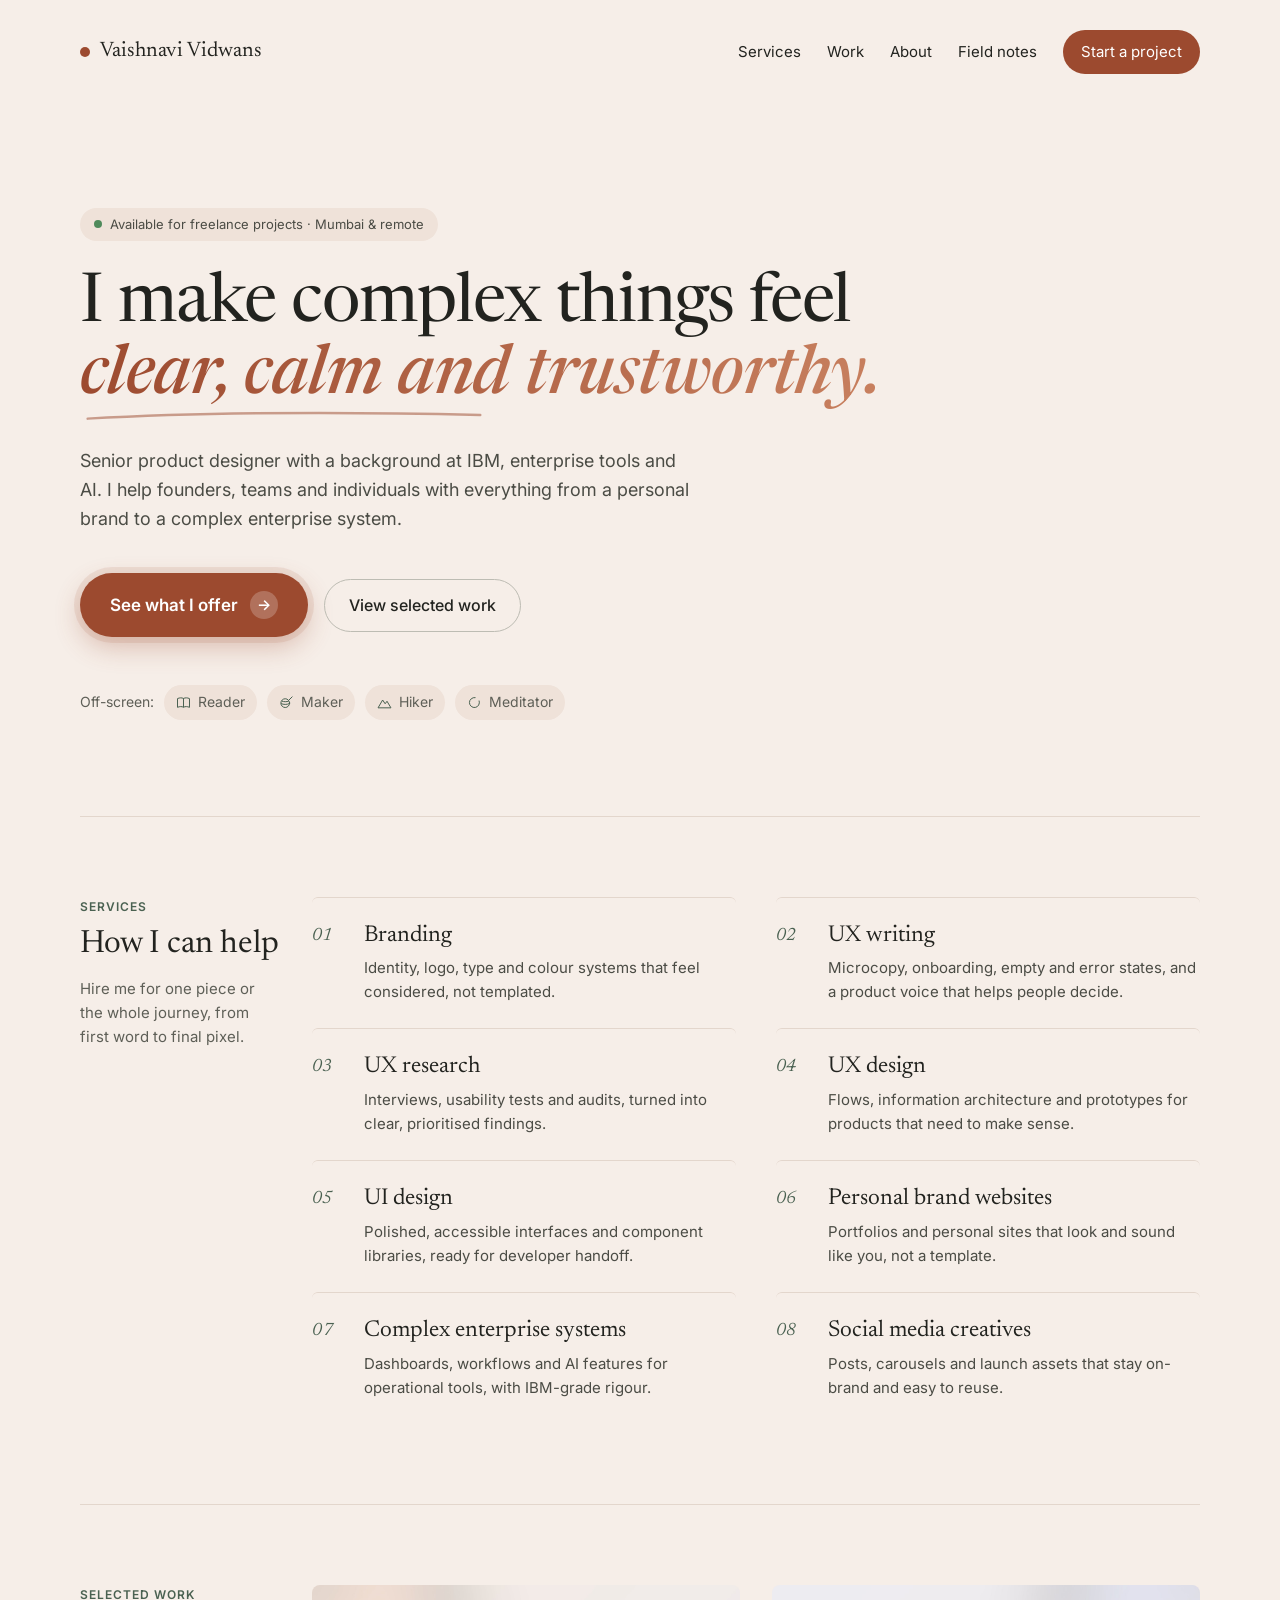
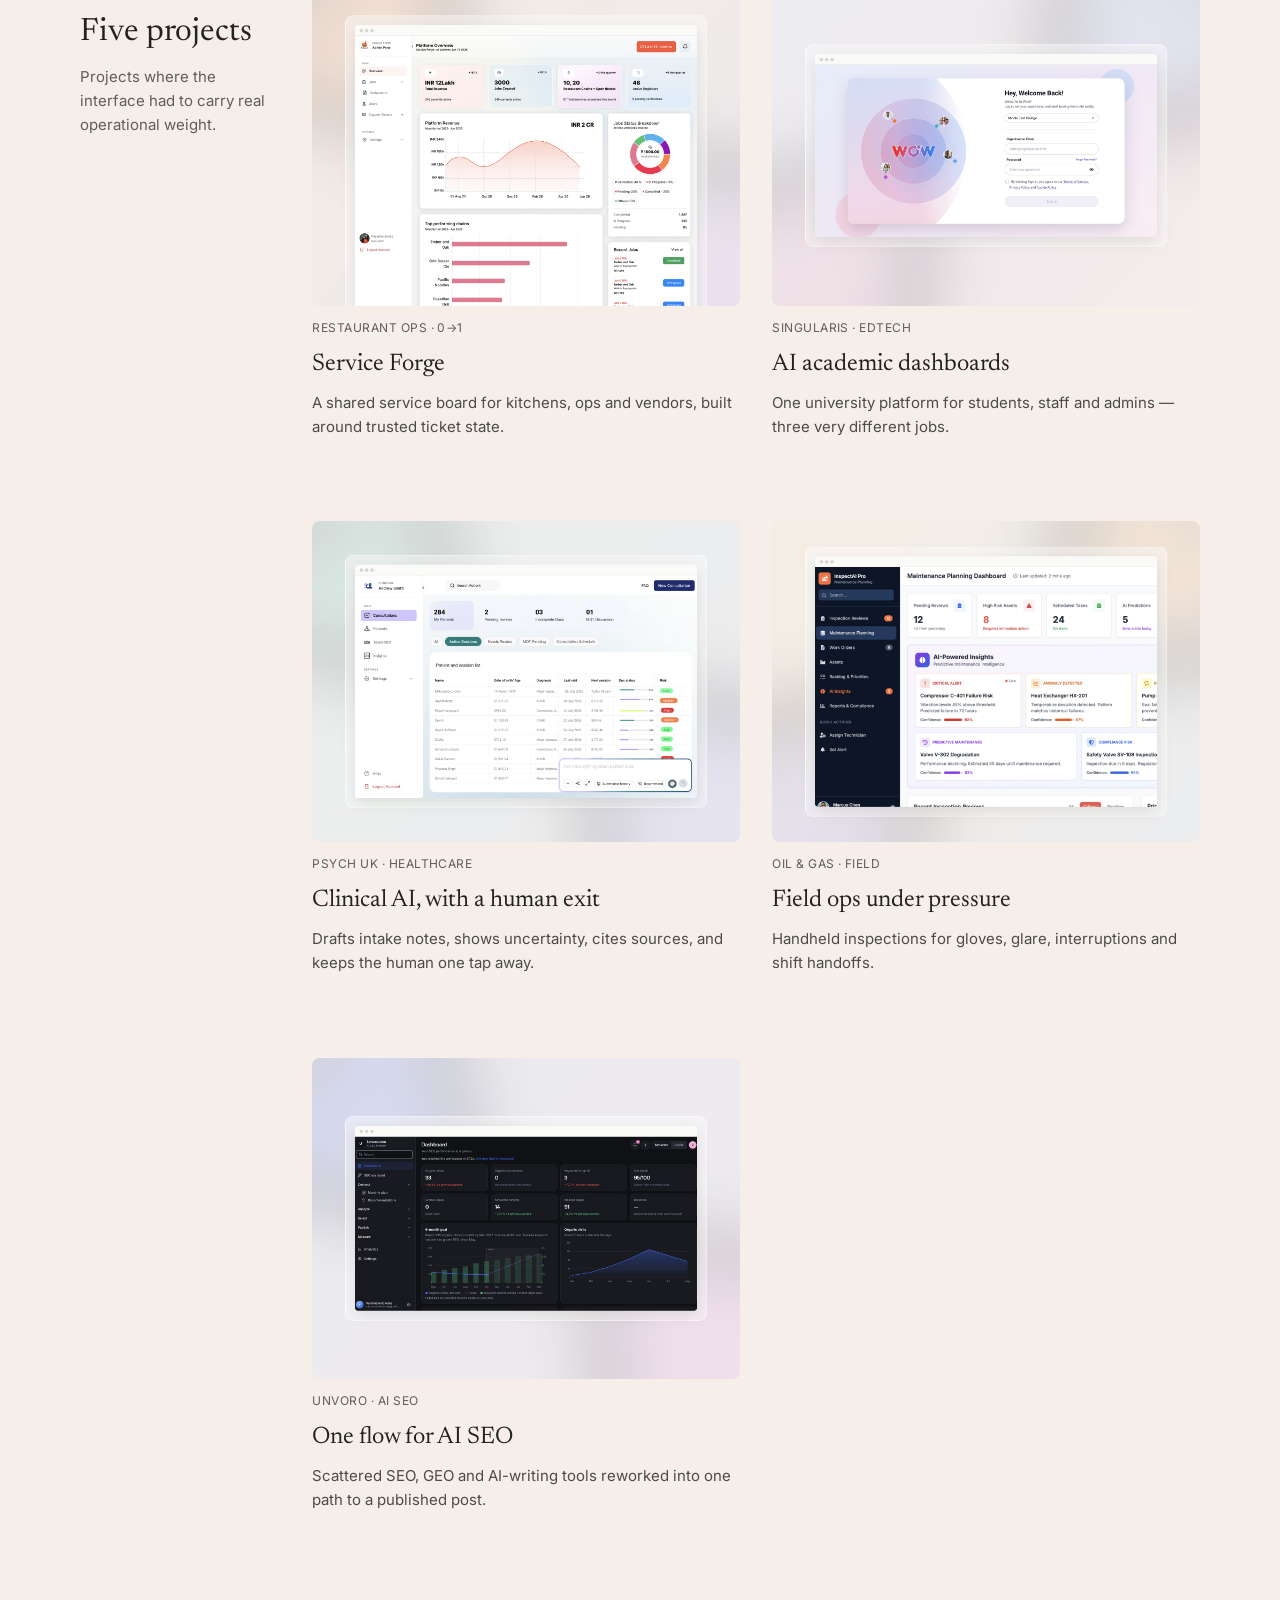
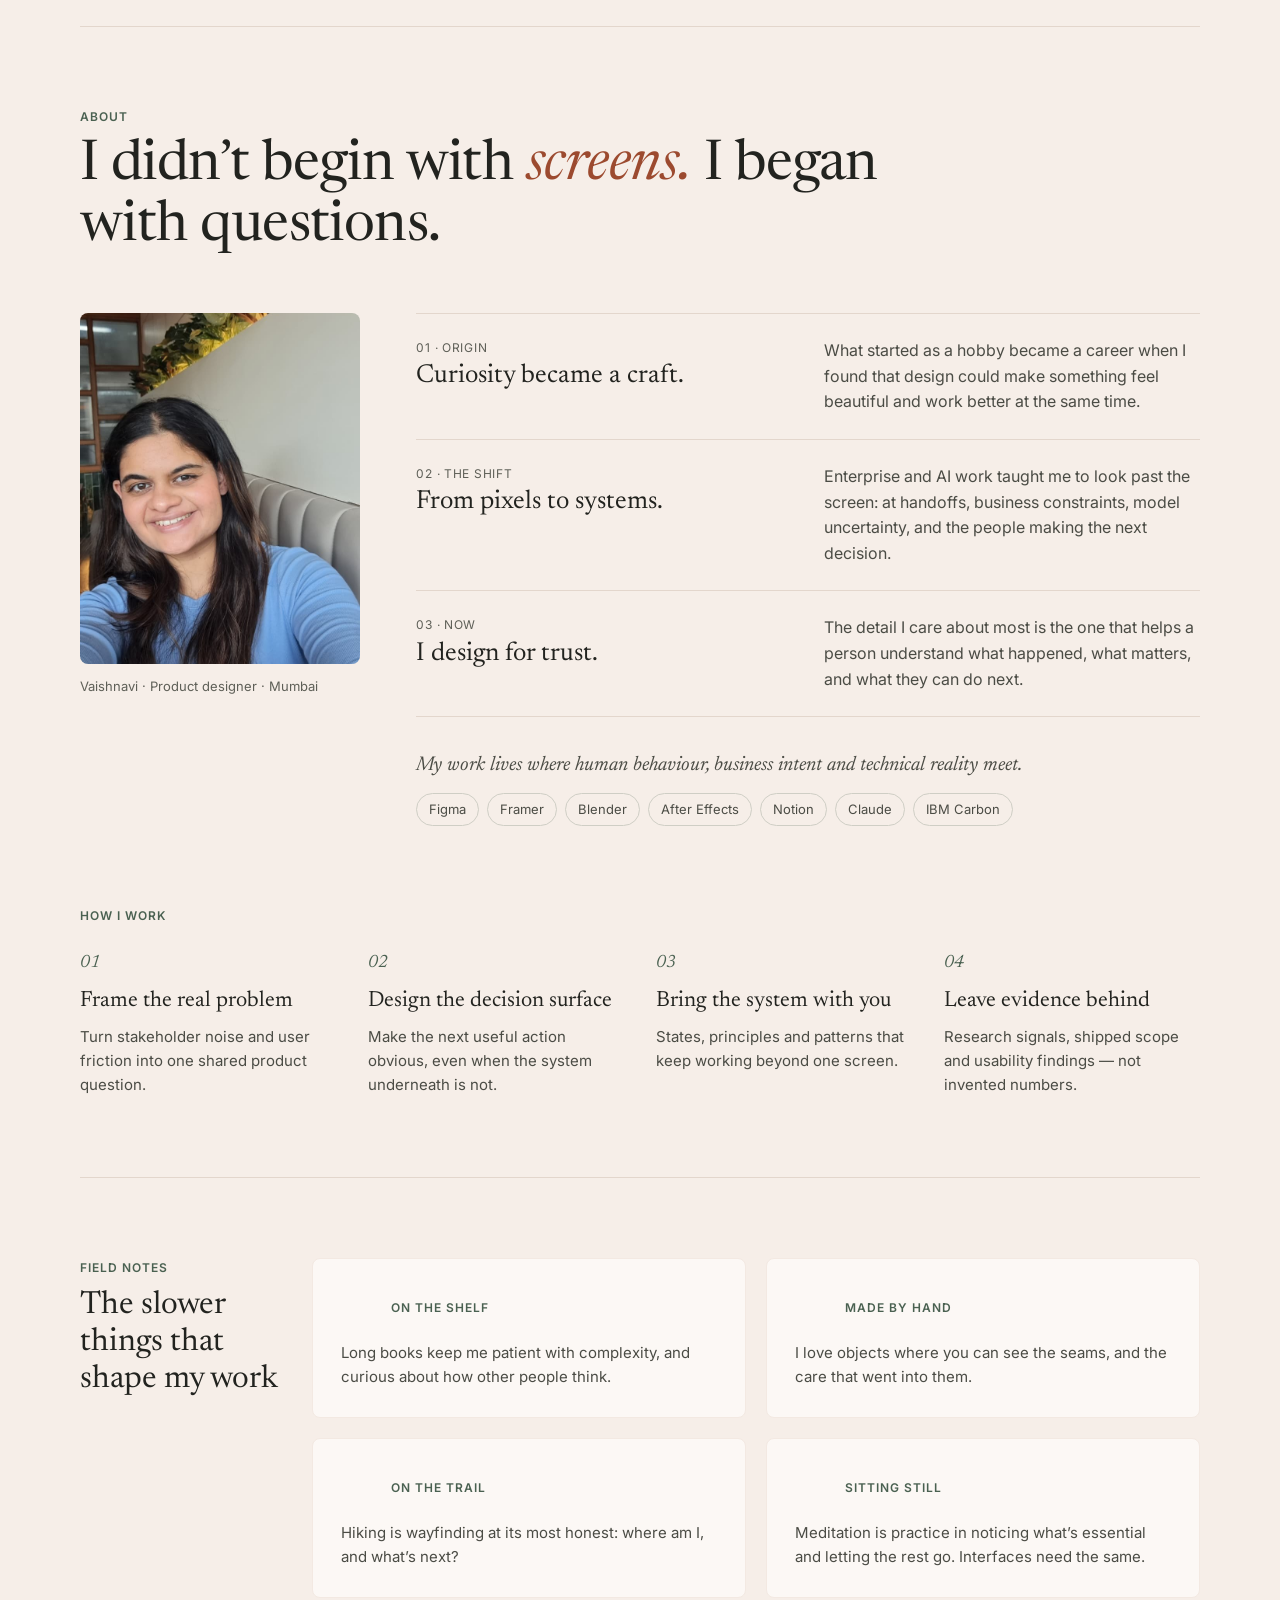
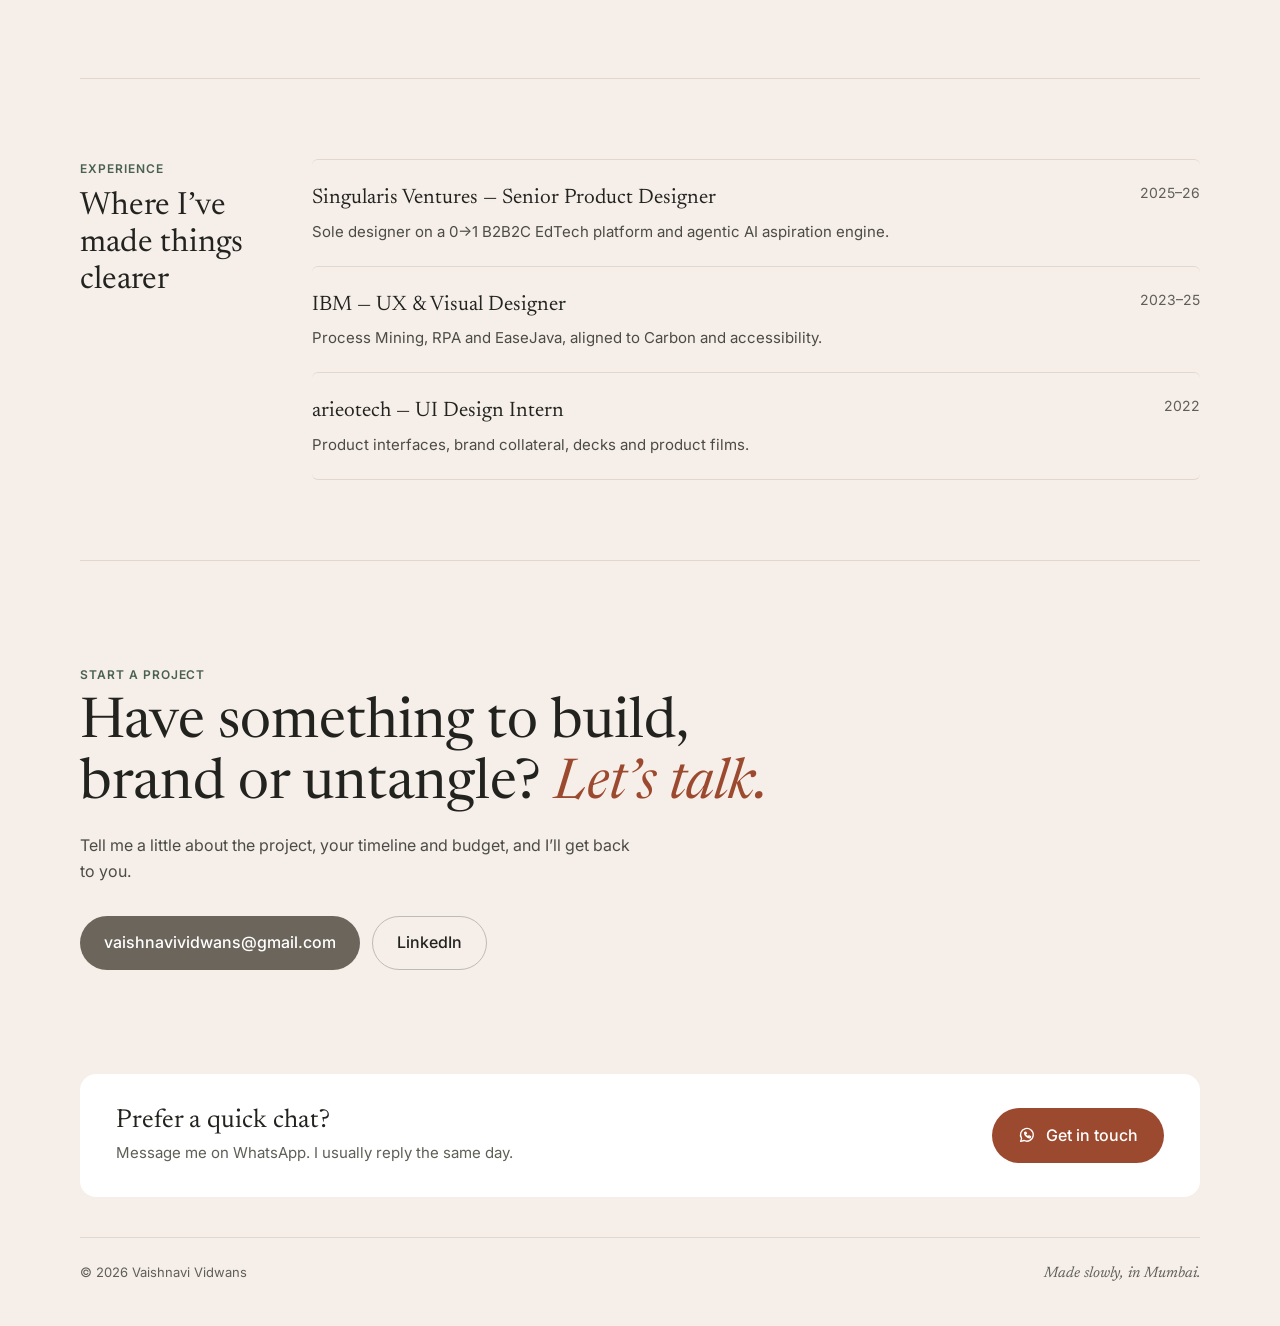
==== index.html @ ff62ff41 "Field Notes portfolio: homepage and five case study pages Co-Authored-By: Claude Opus 5.5 <noreply@a" ====
<!doctype html>
<html lang="en">
<head>
<meta charset="utf-8">
<meta name="viewport" content="width=device-width, initial-scale=1">
<title>Vaishnavi Vidwans — Product Designer</title>
<meta name="description" content="Senior product designer for enterprise and AI, available for freelance: branding, UX writing, research, UX and UI design, personal websites and complex enterprise systems.">
<meta property="og:title" content="Vaishnavi Vidwans — Product Designer">
<meta property="og:description" content="Senior product designer for enterprise and AI, available for freelance: branding, UX writing, research, UX and UI design, personal websites and complex enterprise systems.">
<meta property="og:type" content="website">
<meta property="og:image" content="/assets/og.jpg">
<meta name="twitter:card" content="summary_large_image">
<meta name="theme-color" content="#F6EEE8">
<link rel="icon" href="/assets/favicon.svg" type="image/svg+xml">
<link rel="preconnect" href="https://fonts.googleapis.com">
<link rel="preconnect" href="https://fonts.gstatic.com" crossorigin>
<link href="https://fonts.googleapis.com/css2?family=Newsreader:ital,opsz,wght@0,6..72,400;0,6..72,500;1,6..72,400;1,6..72,500&amp;family=Inter:wght@400;500;600&amp;display=swap" rel="stylesheet">
<style>
body{margin:0;background:#F6EEE8}
a{color:#22231F}a:hover{color:#4A6151}
.nav{background-image:linear-gradient(currentColor,currentColor);background-size:0 1px;background-repeat:no-repeat;background-position:0 calc(100% - 8px);transition:background-size .3s ease}
.nav:hover{background-size:100% 1px}
.btn{transition:transform .2s ease, box-shadow .2s ease, filter .2s ease}
.btn:hover{transform:translateY(-2px);box-shadow:0 8px 20px rgba(34,35,31,.12);filter:brightness(1.06)}
.btn-arrow{transition:transform .25s ease}
.btn-hero:hover .btn-arrow{transform:translateX(4px)}
.btn-ghost{transition:background-color .2s ease, border-color .2s ease}
.btn-ghost:hover{background-color:rgba(255,255,255,.6);border-color:#22231F}
.proj-media{display:block;overflow:hidden;border-radius:8px;transition:box-shadow .35s ease, transform .35s ease}
.proj-media img{transition:transform .6s cubic-bezier(.2,.7,.2,1)}
.proj:hover .proj-media{transform:translateY(-4px);box-shadow:0 18px 36px rgba(34,35,31,.12)}
.proj:hover .proj-media img{transform:scale(1.035)}
.proj-title{transition:color .2s ease}
.proj:hover .proj-title{color:#4A6151}
.proj-cta{display:inline-flex;align-items:center;gap:6px;font-size:14px;color:#4A6151;opacity:0;transform:translateX(-6px);transition:opacity .25s ease, transform .25s ease}
.proj:hover .proj-cta,.proj:focus-visible .proj-cta{opacity:1;transform:none}
.svc{transition:background-color .25s ease, padding .25s ease}
.svc:hover{background-color:rgba(255,255,255,.55);padding-left:12px !important;padding-right:12px !important}
.svc-n{transition:transform .25s ease}
.svc:hover .svc-n{transform:translateX(4px)}
.note{transition:transform .25s ease, box-shadow .25s ease}
.note:hover{transform:translateY(-4px);box-shadow:0 14px 30px rgba(34,35,31,.10)}
.chip{transition:background-color .2s ease, border-color .2s ease, color .2s ease}
.chip:hover{background-color:#22231F;border-color:#22231F;color:#FFFFFF !important}
.exp{transition:background-color .25s ease, padding .25s ease}
.exp:hover{background-color:rgba(255,255,255,.5);padding-left:12px !important;padding-right:12px !important}
.photo{transition:transform .5s ease}
.photo:hover{transform:rotate(-1.5deg) scale(1.01)}
a:focus-visible,button:focus-visible{outline:2px solid #4A6151;outline-offset:3px;border-radius:4px}
.swash{stroke-dasharray:1;stroke-dashoffset:1;animation:swash 1.4s .5s cubic-bezier(.6,.1,.2,1) forwards}
@keyframes swash{to{stroke-dashoffset:0}}
@media (prefers-reduced-motion: reduce){*{transition:none !important}.swash{animation:none;stroke-dashoffset:0}}
.skip{position:absolute;left:-999px;top:8px;background:#22231F;color:#fff;padding:8px 14px;border-radius:6px;z-index:9}.skip:focus{left:8px}
</style>

</head>
<body>
<a class="skip" href="#main">Skip to content</a>

<div style="width: 100%; min-height: 100vh; background: #F6EEE8; color: #22231F; font-family: Inter, system-ui, sans-serif; font-size: 16px; line-height: 1.6">
<div style="max-width: 1120px; margin: 0 auto; padding: 0 32px">

<header style="display: flex; flex-wrap: wrap; justify-content: space-between; align-items: center; gap: 16px; padding: 28px 0">
<a href="/" style="display: flex; align-items: center; gap: 10px; text-decoration: none; font-family: Newsreader, Georgia, serif; font-size: 21px">
<span style="width: 10px; height: 10px; border-radius: 50%; background: #9C4A2F"></span>
Vaishnavi Vidwans
</a>
<nav aria-label="Main" style="display: flex; flex-wrap: wrap; align-items: center; gap: 4px 26px; font-size: 15px">
<a href="#services" class="nav" style="text-decoration: none; padding: 12px 0">Services</a>
<a href="#work" class="nav" style="text-decoration: none; padding: 12px 0">Work</a>
<a href="#about" class="nav" style="text-decoration: none; padding: 12px 0">About</a>
<a href="#notes" class="nav" style="text-decoration: none; padding: 12px 0">Field notes</a>
<a href="#contact" class="btn" style="text-decoration: none; padding: 10px 18px; border-radius: 999px; background: #9C4A2F; color: #FFFFFF">Start a project</a>
</nav>
</header>

<main id="main">
<section id="top" style="padding: 104px 0 96px; max-width: 860px">
<p style="display: inline-flex; align-items: center; gap: 8px; margin: 0 0 28px; padding: 6px 14px; border-radius: 999px; background: #EFE2D9; font-size: 13px; color: #4B4C45"><span style="width: 8px; height: 8px; border-radius: 50%; background: #4F8A5B"></span>Available for freelance projects · Mumbai &amp; remote</p>
<h1 style="margin: 0; font-family: Newsreader, Georgia, serif; font-weight: 400; font-size: clamp(42px, 6vw, 68px); line-height: 1.06; letter-spacing: -0.015em">I make complex things feel <span style="position: relative; display: inline-block; padding-bottom: 6px"><em style="font-style: italic; font-weight: 500; letter-spacing: -0.01em; color: #9C4A2F; background-image: linear-gradient(100deg, #9C4A2F 0%, #C8805F 100%); -webkit-background-clip: text; background-clip: text; -webkit-text-fill-color: transparent">clear, calm and trustworthy.</em><svg aria-hidden="true" viewBox="0 0 400 16" preserveAspectRatio="none" style="position: absolute; left: 0; bottom: -4px; width: 96%; height: 14px; overflow: visible"><path class="swash" pathLength="1" d="M4 11 C 70 3, 150 3, 230 8 S 350 14, 396 5" stroke="#9C4A2F" stroke-width="2.5" fill="none" stroke-linecap="round" opacity="0.5" vector-effect="non-scaling-stroke"></path></svg></span></h1>
<p style="margin: 28px 0 0; max-width: 620px; font-size: 18px; color: #4B4C45">Senior product designer with a background at IBM, enterprise tools and AI. I help founders, teams and individuals with everything from a personal brand to a complex enterprise system.</p>
<div style="display: flex; flex-wrap: wrap; align-items: center; gap: 16px; margin-top: 40px">
<a href="#services" class="btn btn-hero" style="display: inline-flex; align-items: center; gap: 12px; padding: 18px 30px; border-radius: 999px; background: #9C4A2F; color: #FFFFFF; text-decoration: none; font-size: 17px; font-weight: 600; box-shadow: 0 10px 26px rgba(156, 74, 47, 0.30), 0 0 0 6px rgba(156, 74, 47, 0.10)">See what I offer<span class="btn-arrow" aria-hidden="true" style="display: inline-flex; align-items: center; justify-content: center; width: 28px; height: 28px; border-radius: 50%; background: rgba(255, 255, 255, 0.22); font-size: 15px">→</span></a>
<a href="#work" class="btn-ghost" style="display: inline-block; padding: 13px 24px; border-radius: 999px; border: 1px solid #BDBCB3; text-decoration: none; font-weight: 500">View selected work</a>
</div>
<div style="display: flex; flex-wrap: wrap; align-items: center; gap: 10px; margin-top: 48px; font-size: 14px; color: #5E5F57">
<span>Off-screen:</span>
<span style="display: inline-flex; align-items: center; gap: 7px; padding: 6px 12px; border-radius: 999px; background: #EFE2D9"><svg aria-hidden="true" width="15" height="15" viewBox="0 0 24 24" fill="none" stroke="#4A6151" stroke-width="1.6" stroke-linecap="round" stroke-linejoin="round"><path d="M3 5.5c3-1.3 6-1.3 9 0v14c-3-1.3-6-1.3-9 0z"></path><path d="M21 5.5c-3-1.3-6-1.3-9 0v14c3-1.3 6-1.3 9 0z"></path></svg>Reader</span>
<span style="display: inline-flex; align-items: center; gap: 7px; padding: 6px 12px; border-radius: 999px; background: #EFE2D9"><svg aria-hidden="true" width="15" height="15" viewBox="0 0 24 24" fill="none" stroke="#4A6151" stroke-width="1.6" stroke-linecap="round" stroke-linejoin="round"><circle cx="10" cy="13" r="7"></circle><path d="M5 10c3 1 7 1 10 0M4 14c3 1.5 9 1.5 12 0"></path><path d="M16 8l5-5"></path></svg>Maker</span>
<span style="display: inline-flex; align-items: center; gap: 7px; padding: 6px 12px; border-radius: 999px; background: #EFE2D9"><svg aria-hidden="true" width="15" height="15" viewBox="0 0 24 24" fill="none" stroke="#4A6151" stroke-width="1.6" stroke-linecap="round" stroke-linejoin="round"><path d="M2 20l7-12 4 6 3-4 6 10z"></path></svg>Hiker</span>
<span style="display: inline-flex; align-items: center; gap: 7px; padding: 6px 12px; border-radius: 999px; background: #EFE2D9"><svg aria-hidden="true" width="15" height="15" viewBox="0 0 24 24" fill="none" stroke="#4A6151" stroke-width="1.6" stroke-linecap="round" stroke-linejoin="round"><path d="M19.5 9.5A8 8 0 1 1 13 4.1"></path></svg>Meditator</span>
</div>
</section>

<section id="services" style="display: flex; flex-wrap: wrap; gap: 32px; padding: 80px 0; border-top: 1px solid #E3D6CC">
<div style="flex: 1 1 200px; max-width: 260px">
<p style="margin: 0 0 10px; font-size: 12px; font-weight: 600; letter-spacing: 0.08em; text-transform: uppercase; color: #4A6151">Services</p>
<h2 style="margin: 0; font-family: Newsreader, Georgia, serif; font-weight: 400; font-size: 32px; line-height: 1.15">How I can help</h2>
<p style="margin: 14px 0 0; font-size: 15px; color: #5E5F57">Hire me for one piece or the whole journey, from first word to final pixel.</p>
</div>
<div style="flex: 999 1 560px; min-width: 0; display: grid; grid-template-columns: repeat(auto-fit, minmax(300px, 1fr)); gap: 0 40px">

<div class="svc" style="display: grid; grid-template-columns: 40px minmax(0, 1fr); gap: 12px; padding: 24px 0; border-top: 1px solid #E3D6CC; border-radius: 6px">
<span class="svc-n" style="display: inline-block; font-family: Newsreader, Georgia, serif; font-style: italic; font-size: 18px; color: #4A6151">01</span>
<div>
<p style="margin: 0 0 6px; font-family: Newsreader, Georgia, serif; font-size: 23px; line-height: 1.25">Branding</p>
<p style="margin: 0; font-size: 15px; color: #4B4C45">Identity, logo, type and colour systems that feel considered, not templated.</p>
</div>
</div>

<div class="svc" style="display: grid; grid-template-columns: 40px minmax(0, 1fr); gap: 12px; padding: 24px 0; border-top: 1px solid #E3D6CC; border-radius: 6px">
<span class="svc-n" style="display: inline-block; font-family: Newsreader, Georgia, serif; font-style: italic; font-size: 18px; color: #4A6151">02</span>
<div>
<p style="margin: 0 0 6px; font-family: Newsreader, Georgia, serif; font-size: 23px; line-height: 1.25">UX writing</p>
<p style="margin: 0; font-size: 15px; color: #4B4C45">Microcopy, onboarding, empty and error states, and a product voice that helps people decide.</p>
</div>
</div>

<div class="svc" style="display: grid; grid-template-columns: 40px minmax(0, 1fr); gap: 12px; padding: 24px 0; border-top: 1px solid #E3D6CC; border-radius: 6px">
<span class="svc-n" style="display: inline-block; font-family: Newsreader, Georgia, serif; font-style: italic; font-size: 18px; color: #4A6151">03</span>
<div>
<p style="margin: 0 0 6px; font-family: Newsreader, Georgia, serif; font-size: 23px; line-height: 1.25">UX research</p>
<p style="margin: 0; font-size: 15px; color: #4B4C45">Interviews, usability tests and audits, turned into clear, prioritised findings.</p>
</div>
</div>

<div class="svc" style="display: grid; grid-template-columns: 40px minmax(0, 1fr); gap: 12px; padding: 24px 0; border-top: 1px solid #E3D6CC; border-radius: 6px">
<span class="svc-n" style="display: inline-block; font-family: Newsreader, Georgia, serif; font-style: italic; font-size: 18px; color: #4A6151">04</span>
<div>
<p style="margin: 0 0 6px; font-family: Newsreader, Georgia, serif; font-size: 23px; line-height: 1.25">UX design</p>
<p style="margin: 0; font-size: 15px; color: #4B4C45">Flows, information architecture and prototypes for products that need to make sense.</p>
</div>
</div>

<div class="svc" style="display: grid; grid-template-columns: 40px minmax(0, 1fr); gap: 12px; padding: 24px 0; border-top: 1px solid #E3D6CC; border-radius: 6px">
<span class="svc-n" style="display: inline-block; font-family: Newsreader, Georgia, serif; font-style: italic; font-size: 18px; color: #4A6151">05</span>
<div>
<p style="margin: 0 0 6px; font-family: Newsreader, Georgia, serif; font-size: 23px; line-height: 1.25">UI design</p>
<p style="margin: 0; font-size: 15px; color: #4B4C45">Polished, accessible interfaces and component libraries, ready for developer handoff.</p>
</div>
</div>

<div class="svc" style="display: grid; grid-template-columns: 40px minmax(0, 1fr); gap: 12px; padding: 24px 0; border-top: 1px solid #E3D6CC; border-radius: 6px">
<span class="svc-n" style="display: inline-block; font-family: Newsreader, Georgia, serif; font-style: italic; font-size: 18px; color: #4A6151">06</span>
<div>
<p style="margin: 0 0 6px; font-family: Newsreader, Georgia, serif; font-size: 23px; line-height: 1.25">Personal brand websites</p>
<p style="margin: 0; font-size: 15px; color: #4B4C45">Portfolios and personal sites that look and sound like you, not a template.</p>
</div>
</div>

<div class="svc" style="display: grid; grid-template-columns: 40px minmax(0, 1fr); gap: 12px; padding: 24px 0; border-top: 1px solid #E3D6CC; border-radius: 6px">
<span class="svc-n" style="display: inline-block; font-family: Newsreader, Georgia, serif; font-style: italic; font-size: 18px; color: #4A6151">07</span>
<div>
<p style="margin: 0 0 6px; font-family: Newsreader, Georgia, serif; font-size: 23px; line-height: 1.25">Complex enterprise systems</p>
<p style="margin: 0; font-size: 15px; color: #4B4C45">Dashboards, workflows and AI features for operational tools, with IBM-grade rigour.</p>
</div>
</div>

<div class="svc" style="display: grid; grid-template-columns: 40px minmax(0, 1fr); gap: 12px; padding: 24px 0; border-top: 1px solid #E3D6CC; border-radius: 6px">
<span class="svc-n" style="display: inline-block; font-family: Newsreader, Georgia, serif; font-style: italic; font-size: 18px; color: #4A6151">08</span>
<div>
<p style="margin: 0 0 6px; font-family: Newsreader, Georgia, serif; font-size: 23px; line-height: 1.25">Social media creatives</p>
<p style="margin: 0; font-size: 15px; color: #4B4C45">Posts, carousels and launch assets that stay on-brand and easy to reuse.</p>
</div>
</div>

</div>
</section>

<section id="work" style="display: flex; flex-wrap: wrap; gap: 32px; padding: 80px 0; border-top: 1px solid #E3D6CC">
<div style="flex: 1 1 200px; max-width: 260px">
<p style="margin: 0 0 10px; font-size: 12px; font-weight: 600; letter-spacing: 0.08em; text-transform: uppercase; color: #4A6151">Selected work</p>
<h2 style="margin: 0; font-family: Newsreader, Georgia, serif; font-weight: 400; font-size: 32px; line-height: 1.15">Five projects</h2>
<p style="margin: 14px 0 0; font-size: 15px; color: #5E5F57">Projects where the interface had to carry real operational weight.</p>
</div>
<div style="flex: 999 1 560px; min-width: 0; display: grid; grid-template-columns: repeat(auto-fill, minmax(320px, 1fr)); gap: 48px 32px">

<a href="/work/service-forge" class="proj" style="display: flex; flex-direction: column; gap: 12px; text-decoration: none; color: #22231F">
<span class="proj-media"><img src="/assets/cover-service-forge.jpg" loading="lazy" width="1600" height="1200" alt="Service Forge admin dashboard with revenue, jobs and chain performance, shown in a browser window" style="display: block; width: 100%; height: auto; aspect-ratio: 4 / 3; object-fit: cover; background: #EFE2D9"></span>
<span style="font-size: 12px; letter-spacing: 0.04em; text-transform: uppercase; color: #5E5F57">Restaurant ops · 0→1</span>
<span class="proj-title" style="font-family: Newsreader, Georgia, serif; font-size: 24px; line-height: 1.25">Service Forge</span>
<span style="color: #4B4C45; font-size: 15px">A shared service board for kitchens, ops and vendors, built around trusted ticket state.</span>
<span class="proj-cta">View case study <span aria-hidden="true">→</span></span>
</a>

<a href="/work/ai-academic-dashboards" class="proj" style="display: flex; flex-direction: column; gap: 12px; text-decoration: none; color: #22231F">
<span class="proj-media"><img src="/assets/cover-academic.jpg" loading="lazy" width="1600" height="1200" alt="WoW platform sign-in screen for a university, shown in a browser window" style="display: block; width: 100%; height: auto; aspect-ratio: 4 / 3; object-fit: cover; background: #EFE2D9"></span>
<span style="font-size: 12px; letter-spacing: 0.04em; text-transform: uppercase; color: #5E5F57">Singularis · EdTech</span>
<span class="proj-title" style="font-family: Newsreader, Georgia, serif; font-size: 24px; line-height: 1.25">AI academic dashboards</span>
<span style="color: #4B4C45; font-size: 15px">One university platform for students, staff and admins — three very different jobs.</span>
<span class="proj-cta">View case study <span aria-hidden="true">→</span></span>
</a>

<a href="/work/clinical-ai" class="proj" style="display: flex; flex-direction: column; gap: 12px; text-decoration: none; color: #22231F">
<span class="proj-media"><img src="/assets/cover-clinical-ai.jpg" loading="lazy" width="1600" height="1200" alt="Clinician dashboard with a patient session list and an AI assistant prompt, shown in a browser window" style="display: block; width: 100%; height: auto; aspect-ratio: 4 / 3; object-fit: cover; background: #EFE2D9"></span>
<span style="font-size: 12px; letter-spacing: 0.04em; text-transform: uppercase; color: #5E5F57">Psych UK · Healthcare</span>
<span class="proj-title" style="font-family: Newsreader, Georgia, serif; font-size: 24px; line-height: 1.25">Clinical AI, with a human exit</span>
<span style="color: #4B4C45; font-size: 15px">Drafts intake notes, shows uncertainty, cites sources, and keeps the human one tap away.</span>
<span class="proj-cta">View case study <span aria-hidden="true">→</span></span>
</a>

<a href="/work/field-ops" class="proj" style="display: flex; flex-direction: column; gap: 12px; text-decoration: none; color: #22231F">
<span class="proj-media"><img src="/assets/cover-field-ops.jpg" loading="lazy" width="1600" height="1200" alt="Close-up of a maintenance planning dashboard with AI insights, shown in a browser window" style="display: block; width: 100%; height: auto; aspect-ratio: 4 / 3; object-fit: cover; background: #EFE2D9"></span>
<span style="font-size: 12px; letter-spacing: 0.04em; text-transform: uppercase; color: #5E5F57">Oil &amp; gas · Field</span>
<span class="proj-title" style="font-family: Newsreader, Georgia, serif; font-size: 24px; line-height: 1.25">Field ops under pressure</span>
<span style="color: #4B4C45; font-size: 15px">Handheld inspections for gloves, glare, interruptions and shift handoffs.</span>
<span class="proj-cta">View case study <span aria-hidden="true">→</span></span>
</a>

<a href="/work/unvoro" class="proj" style="display: flex; flex-direction: column; gap: 12px; text-decoration: none; color: #22231F">
<span class="proj-media"><img src="/assets/cover-unvoro.jpg" loading="lazy" width="1600" height="1200" alt="Unvoro dark-mode SEO dashboard with metrics and goal charts, shown in a browser window" style="display: block; width: 100%; height: auto; aspect-ratio: 4 / 3; object-fit: cover; background: #EFE2D9"></span>
<span style="font-size: 12px; letter-spacing: 0.04em; text-transform: uppercase; color: #5E5F57">Unvoro · AI SEO</span>
<span class="proj-title" style="font-family: Newsreader, Georgia, serif; font-size: 24px; line-height: 1.25">One flow for AI SEO</span>
<span style="color: #4B4C45; font-size: 15px">Scattered SEO, GEO and AI-writing tools reworked into one path to a published post.</span>
<span class="proj-cta">View case study <span aria-hidden="true">→</span></span>
</a>

</div>
</section>

<section id="about" style="padding: 80px 0; border-top: 1px solid #E3D6CC">
<p style="margin: 0 0 10px; font-size: 12px; font-weight: 600; letter-spacing: 0.08em; text-transform: uppercase; color: #4A6151">About</p>
<h2 style="margin: 0 0 56px; max-width: 820px; font-family: Newsreader, Georgia, serif; font-weight: 400; font-size: clamp(36px, 5vw, 56px); line-height: 1.08; letter-spacing: -0.01em">I didn’t begin with <em style="color: #9C4A2F">screens.</em> I began with questions.</h2>

<div style="display: flex; flex-wrap: wrap; gap: 56px; align-items: flex-start">
<figure style="flex: 1 1 280px; max-width: 360px; margin: 0">
<img class="photo" src="/assets/vaishnavi.jpg" alt="Vaishnavi smiling, in a light blue top, seated in a café with plants behind her" style="display: block; width: 100%; aspect-ratio: 4 / 5; object-fit: cover; object-position: center 70%; border-radius: 8px">
<figcaption style="margin-top: 12px; font-size: 13px; color: #5E5F57">Vaishnavi · Product designer · Mumbai</figcaption>
</figure>

<div style="flex: 999 1 420px; min-width: 0; display: flex; flex-direction: column">
<div style="display: grid; grid-template-columns: repeat(auto-fit, minmax(220px, 1fr)); gap: 8px 32px; padding: 24px 0; border-top: 1px solid #E3D6CC">
<div><p style="margin: 0 0 4px; font-size: 12px; letter-spacing: 0.06em; text-transform: uppercase; color: #5E5F57">01 · Origin</p><p style="margin: 0; font-family: Newsreader, Georgia, serif; font-size: 26px; line-height: 1.2">Curiosity became a craft.</p></div>
<p style="margin: 0; color: #4B4C45">What started as a hobby became a career when I found that design could make something feel beautiful and work better at the same time.</p>
</div>
<div style="display: grid; grid-template-columns: repeat(auto-fit, minmax(220px, 1fr)); gap: 8px 32px; padding: 24px 0; border-top: 1px solid #E3D6CC">
<div><p style="margin: 0 0 4px; font-size: 12px; letter-spacing: 0.06em; text-transform: uppercase; color: #5E5F57">02 · The shift</p><p style="margin: 0; font-family: Newsreader, Georgia, serif; font-size: 26px; line-height: 1.2">From pixels to systems.</p></div>
<p style="margin: 0; color: #4B4C45">Enterprise and AI work taught me to look past the screen: at handoffs, business constraints, model uncertainty, and the people making the next decision.</p>
</div>
<div style="display: grid; grid-template-columns: repeat(auto-fit, minmax(220px, 1fr)); gap: 8px 32px; padding: 24px 0; border-top: 1px solid #E3D6CC; border-bottom: 1px solid #E3D6CC">
<div><p style="margin: 0 0 4px; font-size: 12px; letter-spacing: 0.06em; text-transform: uppercase; color: #5E5F57">03 · Now</p><p style="margin: 0; font-family: Newsreader, Georgia, serif; font-size: 26px; line-height: 1.2">I design for trust.</p></div>
<p style="margin: 0; color: #4B4C45">The detail I care about most is the one that helps a person understand what happened, what matters, and what they can do next.</p>
</div>

<p style="margin: 32px 0 12px; font-family: Newsreader, Georgia, serif; font-style: italic; font-size: 20px; color: #4B4C45">My work lives where human behaviour, business intent and technical reality meet.</p>
<div style="display: flex; flex-wrap: wrap; gap: 8px; margin-bottom: 8px">
<span class="chip" style="padding: 5px 12px; border-radius: 999px; border: 1px solid #CFCEC5; font-size: 13px; color: #4B4C45">Figma</span>
<span class="chip" style="padding: 5px 12px; border-radius: 999px; border: 1px solid #CFCEC5; font-size: 13px; color: #4B4C45">Framer</span>
<span class="chip" style="padding: 5px 12px; border-radius: 999px; border: 1px solid #CFCEC5; font-size: 13px; color: #4B4C45">Blender</span>
<span class="chip" style="padding: 5px 12px; border-radius: 999px; border: 1px solid #CFCEC5; font-size: 13px; color: #4B4C45">After Effects</span>
<span class="chip" style="padding: 5px 12px; border-radius: 999px; border: 1px solid #CFCEC5; font-size: 13px; color: #4B4C45">Notion</span>
<span class="chip" style="padding: 5px 12px; border-radius: 999px; border: 1px solid #CFCEC5; font-size: 13px; color: #4B4C45">Claude</span>
<span class="chip" style="padding: 5px 12px; border-radius: 999px; border: 1px solid #CFCEC5; font-size: 13px; color: #4B4C45">IBM Carbon</span>
</div>
</div>
</div>

<div style="margin-top: 72px">
<p style="margin: 0 0 24px; font-size: 12px; font-weight: 600; letter-spacing: 0.08em; text-transform: uppercase; color: #4A6151">How I work</p>
<div style="display: grid; grid-template-columns: repeat(auto-fit, minmax(230px, 1fr)); gap: 28px 32px">
<div><p style="margin: 0 0 6px; font-family: Newsreader, Georgia, serif; font-style: italic; font-size: 18px; color: #4A6151">01</p><p style="margin: 0 0 6px; font-family: Newsreader, Georgia, serif; font-size: 22px">Frame the real problem</p><p style="margin: 0; font-size: 15px; color: #4B4C45">Turn stakeholder noise and user friction into one shared product question.</p></div>
<div><p style="margin: 0 0 6px; font-family: Newsreader, Georgia, serif; font-style: italic; font-size: 18px; color: #4A6151">02</p><p style="margin: 0 0 6px; font-family: Newsreader, Georgia, serif; font-size: 22px">Design the decision surface</p><p style="margin: 0; font-size: 15px; color: #4B4C45">Make the next useful action obvious, even when the system underneath is not.</p></div>
<div><p style="margin: 0 0 6px; font-family: Newsreader, Georgia, serif; font-style: italic; font-size: 18px; color: #4A6151">03</p><p style="margin: 0 0 6px; font-family: Newsreader, Georgia, serif; font-size: 22px">Bring the system with you</p><p style="margin: 0; font-size: 15px; color: #4B4C45">States, principles and patterns that keep working beyond one screen.</p></div>
<div><p style="margin: 0 0 6px; font-family: Newsreader, Georgia, serif; font-style: italic; font-size: 18px; color: #4A6151">04</p><p style="margin: 0 0 6px; font-family: Newsreader, Georgia, serif; font-size: 22px">Leave evidence behind</p><p style="margin: 0; font-size: 15px; color: #4B4C45">Research signals, shipped scope and usability findings — not invented numbers.</p></div>
</div>
</div>
</section>

<section id="notes" style="display: flex; flex-wrap: wrap; gap: 32px; padding: 80px 0; border-top: 1px solid #E3D6CC">
<div style="flex: 1 1 200px; max-width: 260px">
<p style="margin: 0 0 10px; font-size: 12px; font-weight: 600; letter-spacing: 0.08em; text-transform: uppercase; color: #4A6151">Field notes</p>
<h2 style="margin: 0; font-family: Newsreader, Georgia, serif; font-weight: 400; font-size: 32px; line-height: 1.15">The slower things that shape my work</h2>
</div>
<div style="flex: 999 1 560px; min-width: 0; display: grid; grid-template-columns: repeat(auto-fit, minmax(300px, 1fr)); gap: 20px">
<div class="note" style="padding: 28px; border-radius: 8px; display: flex; flex-direction: column; gap: 14px; background-color: #FCF8F5; border: 1px solid #F3E9E2">
<div style="display: flex; align-items: center; gap: 10px">
<video src="/assets/shelf.mp4" autoplay="" muted="" loop="" playsinline="" aria-hidden="true" style="display: block; width: 40px; height: 40px; border-radius: 4px; object-fit: cover; mix-blend-mode: multiply; flex: none"></video>
<p style="margin: 0; font-size: 12px; font-weight: 600; letter-spacing: 0.08em; text-transform: uppercase; color: #4A6151">On the shelf</p>
</div>
<p style="margin: 0; color: #4B4C45; font-size: 15px">Long books keep me patient with complexity, and curious about how other people think.</p>
</div>
<div class="note" style="padding: 28px; border-radius: 8px; display: flex; flex-direction: column; gap: 14px; background-color: #FCF8F5; border: 1px solid #F3E9E2">
<div style="display: flex; align-items: center; gap: 10px">
<video src="/assets/craft.mp4" autoplay="" muted="" loop="" playsinline="" aria-hidden="true" style="display: block; width: 40px; height: 40px; border-radius: 4px; object-fit: cover; mix-blend-mode: multiply; flex: none"></video>
<p style="margin: 0; font-size: 12px; font-weight: 600; letter-spacing: 0.08em; text-transform: uppercase; color: #4A6151">Made by hand</p>
</div>
<p style="margin: 0; color: #4B4C45; font-size: 15px">I love objects where you can see the seams, and the care that went into them.</p>
</div>
<div class="note" style="padding: 28px; border-radius: 8px; display: flex; flex-direction: column; gap: 14px; background-color: #FCF8F5; border: 1px solid #F3E9E2">
<div style="display: flex; align-items: center; gap: 10px">
<video src="/assets/hike.mp4" autoplay="" muted="" loop="" playsinline="" aria-hidden="true" style="display: block; width: 40px; height: 40px; border-radius: 4px; object-fit: cover; mix-blend-mode: multiply; flex: none"></video>
<p style="margin: 0; font-size: 12px; font-weight: 600; letter-spacing: 0.08em; text-transform: uppercase; color: #4A6151">On the trail</p>
</div>
<p style="margin: 0; color: #4B4C45; font-size: 15px">Hiking is wayfinding at its most honest: where am I, and what’s next?</p>
</div>
<div class="note" style="padding: 28px; border-radius: 8px; display: flex; flex-direction: column; gap: 14px; background-color: #FCF8F5; border: 1px solid #F3E9E2">
<div style="display: flex; align-items: center; gap: 10px">
<video src="/assets/sit.mp4" autoplay="" muted="" loop="" playsinline="" aria-hidden="true" style="display: block; width: 40px; height: 40px; border-radius: 4px; object-fit: cover; mix-blend-mode: multiply; flex: none"></video>
<p style="margin: 0; font-size: 12px; font-weight: 600; letter-spacing: 0.08em; text-transform: uppercase; color: #4A6151">Sitting still</p>
</div>
<p style="margin: 0; color: #4B4C45; font-size: 15px">Meditation is practice in noticing what’s essential and letting the rest go. Interfaces need the same.</p>
</div>
</div>
</section>

<section id="experience" style="display: flex; flex-wrap: wrap; gap: 32px; padding: 80px 0; border-top: 1px solid #E3D6CC">
<div style="flex: 1 1 200px; max-width: 260px">
<p style="margin: 0 0 10px; font-size: 12px; font-weight: 600; letter-spacing: 0.08em; text-transform: uppercase; color: #4A6151">Experience</p>
<h2 style="margin: 0; font-family: Newsreader, Georgia, serif; font-weight: 400; font-size: 32px; line-height: 1.15">Where I’ve made things clearer</h2>
</div>
<div style="flex: 999 1 560px; min-width: 0; display: flex; flex-direction: column">
<div class="exp" style="display: flex; flex-wrap: wrap; justify-content: space-between; gap: 8px 24px; padding: 22px 0; border-radius: 6px; border-top: 1px solid #E3D6CC"><div style="flex: 1 1 360px"><p style="margin: 0; font-family: Newsreader, Georgia, serif; font-size: 21px">Singularis Ventures — Senior Product Designer</p><p style="margin: 4px 0 0; font-size: 15px; color: #4B4C45">Sole designer on a 0→1 B2B2C EdTech platform and agentic AI aspiration engine.</p></div><span style="font-size: 14px; color: #5E5F57">2025–26</span></div>
<div class="exp" style="display: flex; flex-wrap: wrap; justify-content: space-between; gap: 8px 24px; padding: 22px 0; border-radius: 6px; border-top: 1px solid #E3D6CC"><div style="flex: 1 1 360px"><p style="margin: 0; font-family: Newsreader, Georgia, serif; font-size: 21px">IBM — UX &amp; Visual Designer</p><p style="margin: 4px 0 0; font-size: 15px; color: #4B4C45">Process Mining, RPA and EaseJava, aligned to Carbon and accessibility.</p></div><span style="font-size: 14px; color: #5E5F57">2023–25</span></div>
<div class="exp" style="display: flex; flex-wrap: wrap; justify-content: space-between; gap: 8px 24px; padding: 22px 0; border-radius: 6px; border-top: 1px solid #E3D6CC; border-bottom: 1px solid #E3D6CC"><div style="flex: 1 1 360px"><p style="margin: 0; font-family: Newsreader, Georgia, serif; font-size: 21px">arieotech — UI Design Intern</p><p style="margin: 4px 0 0; font-size: 15px; color: #4B4C45">Product interfaces, brand collateral, decks and product films.</p></div><span style="font-size: 14px; color: #5E5F57">2022</span></div>
</div>
</section>

<section id="contact" style="padding: 104px 0; border-top: 1px solid #E3D6CC">
<p style="margin: 0 0 10px; font-size: 12px; font-weight: 600; letter-spacing: 0.08em; text-transform: uppercase; color: #4A6151">Start a project</p>
<h2 style="margin: 0 0 18px; max-width: 760px; font-family: Newsreader, Georgia, serif; font-weight: 400; font-size: clamp(36px, 5vw, 56px); line-height: 1.08">Have something to build, brand or untangle? <em style="color: #9C4A2F">Let’s talk.</em></h2>
<p style="margin: 0 0 32px; max-width: 560px; color: #4B4C45">Tell me a little about the project, your timeline and budget, and I’ll get back to you.</p>
<div style="display: flex; flex-wrap: wrap; gap: 12px">
<a href="mailto:vaishnavividwans@gmail.com" class="btn" style="display: inline-block; padding: 14px 24px; border-radius: 999px; color: #FFFFFF; text-decoration: none; font-weight: 500; background-color: #6b655c">vaishnavividwans@gmail.com</a>
<a href="https://www.linkedin.com/in/vaishnavi-vidwans/" class="btn-ghost" style="display: inline-block; padding: 13px 24px; border-radius: 999px; border: 1px solid #BDBCB3; text-decoration: none; font-weight: 500">LinkedIn</a>
</div>
</section>

<section aria-label="Message on WhatsApp" style="display: flex; flex-wrap: wrap; justify-content: space-between; align-items: center; gap: 20px; margin: 0 0 40px; padding: 32px 36px; border-radius: 16px; background: #FFFFFF">
<div>
<p style="margin: 0 0 4px; font-family: Newsreader, Georgia, serif; font-size: 26px; line-height: 1.2">Prefer a quick chat?</p>
<p style="margin: 0; font-size: 15px; color: #5E5F57">Message me on WhatsApp. I usually reply the same day.</p>
</div>
<a href="https://wa.me/917218270459?text=Hi%20Vaishnavi%2C%20I%20saw%20your%20portfolio%20and%20would%20like%20to%20talk%20about%20a%20project." class="btn" style="display: inline-flex; align-items: center; gap: 10px; padding: 15px 26px; border-radius: 999px; background: #9C4A2F; color: #FFFFFF; text-decoration: none; font-weight: 500">
<svg aria-hidden="true" width="18" height="18" viewBox="0 0 24 24" fill="none" stroke="#FFFFFF" stroke-width="1.8" stroke-linecap="round" stroke-linejoin="round"><path d="M3.5 20.5l1.3-4A8.5 8.5 0 1 1 8 19.3z"></path><path d="M9 9.5c.3 2 2.3 4.2 4.5 4.8l1.2-1.2 2 1-.5 1.6c-3.6.4-7.6-3.4-7.4-7l1.5-.6 1 2z"></path></svg>
Get in touch
</a>
</section>

</main>
<footer style="padding: 24px 0 40px; border-top: 1px solid #E3D6CC; display: flex; flex-wrap: wrap; justify-content: space-between; gap: 12px; font-size: 13px; color: #5E5F57">
<span>© 2026 Vaishnavi Vidwans</span>
<span style="font-family: Newsreader, Georgia, serif; font-style: italic; font-size: 15px">Made slowly, in Mumbai.</span>
</footer>

</div>
</div>

</body>
</html>
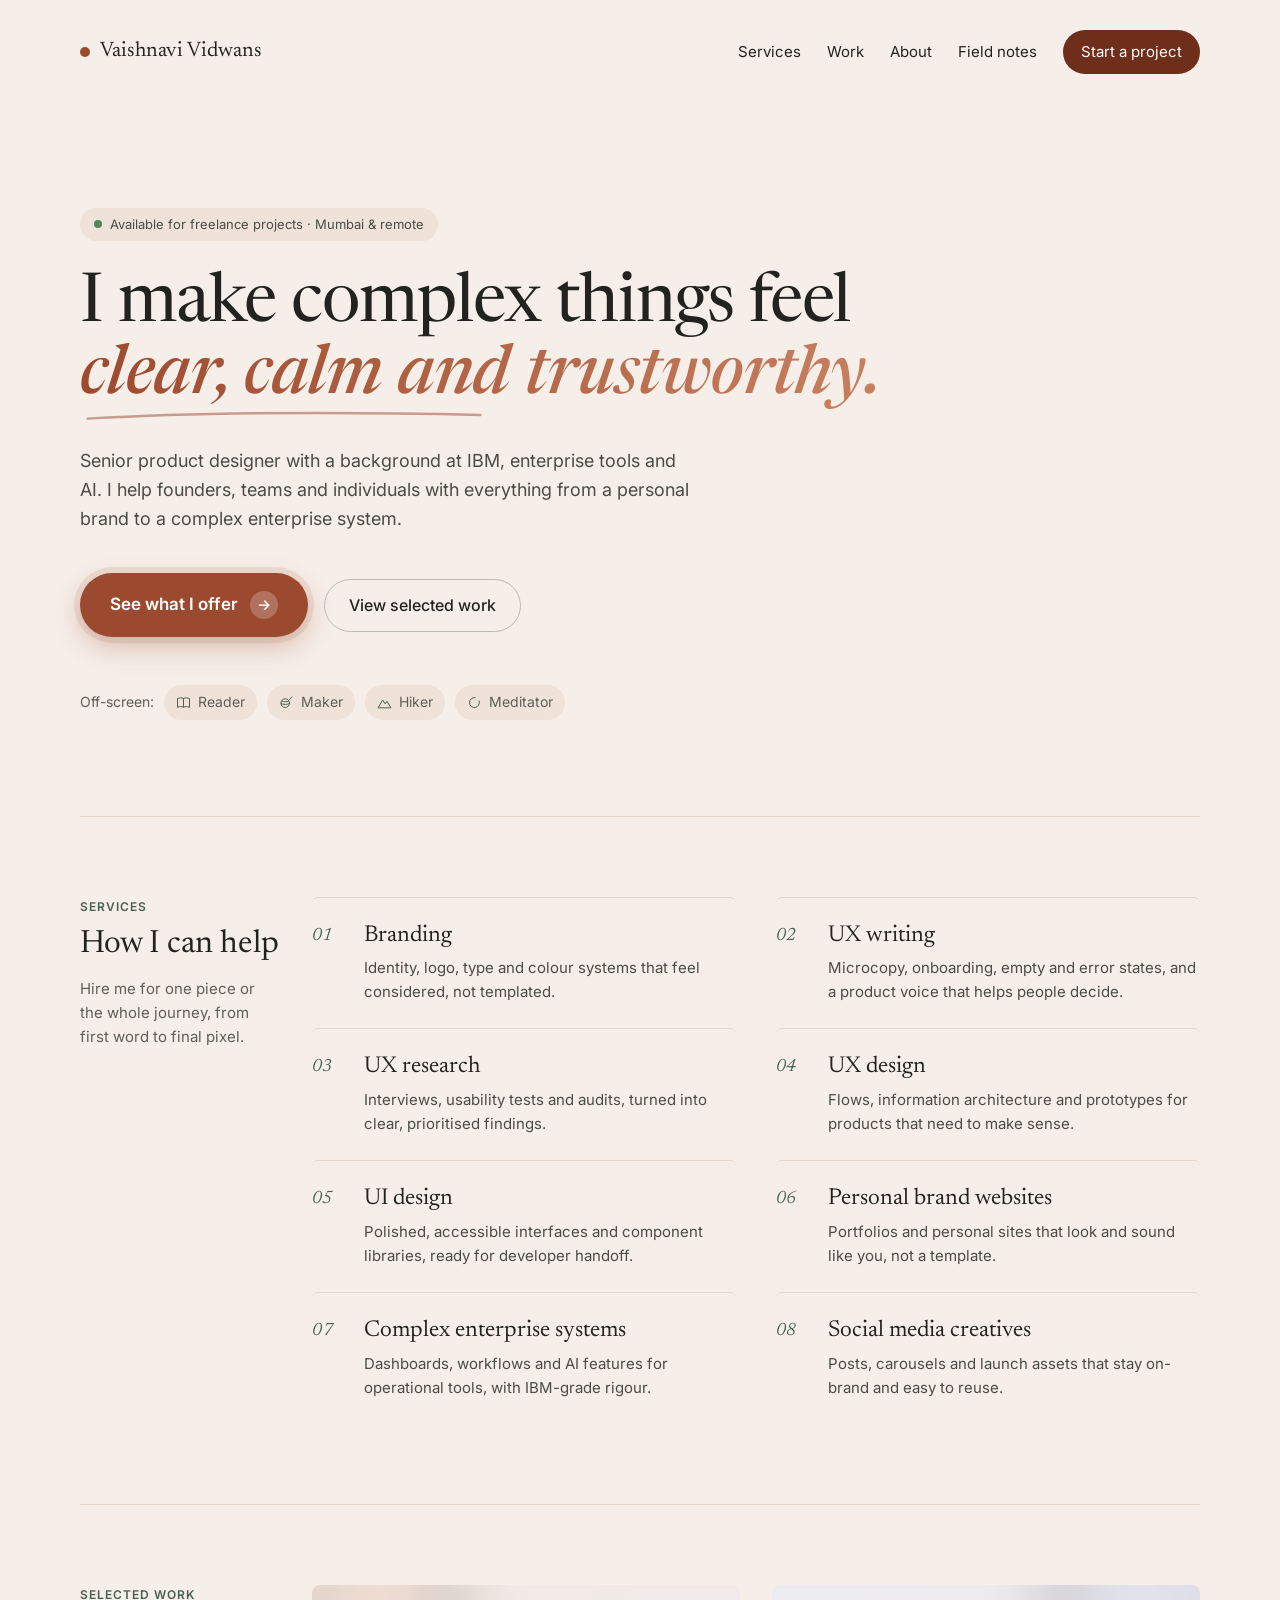
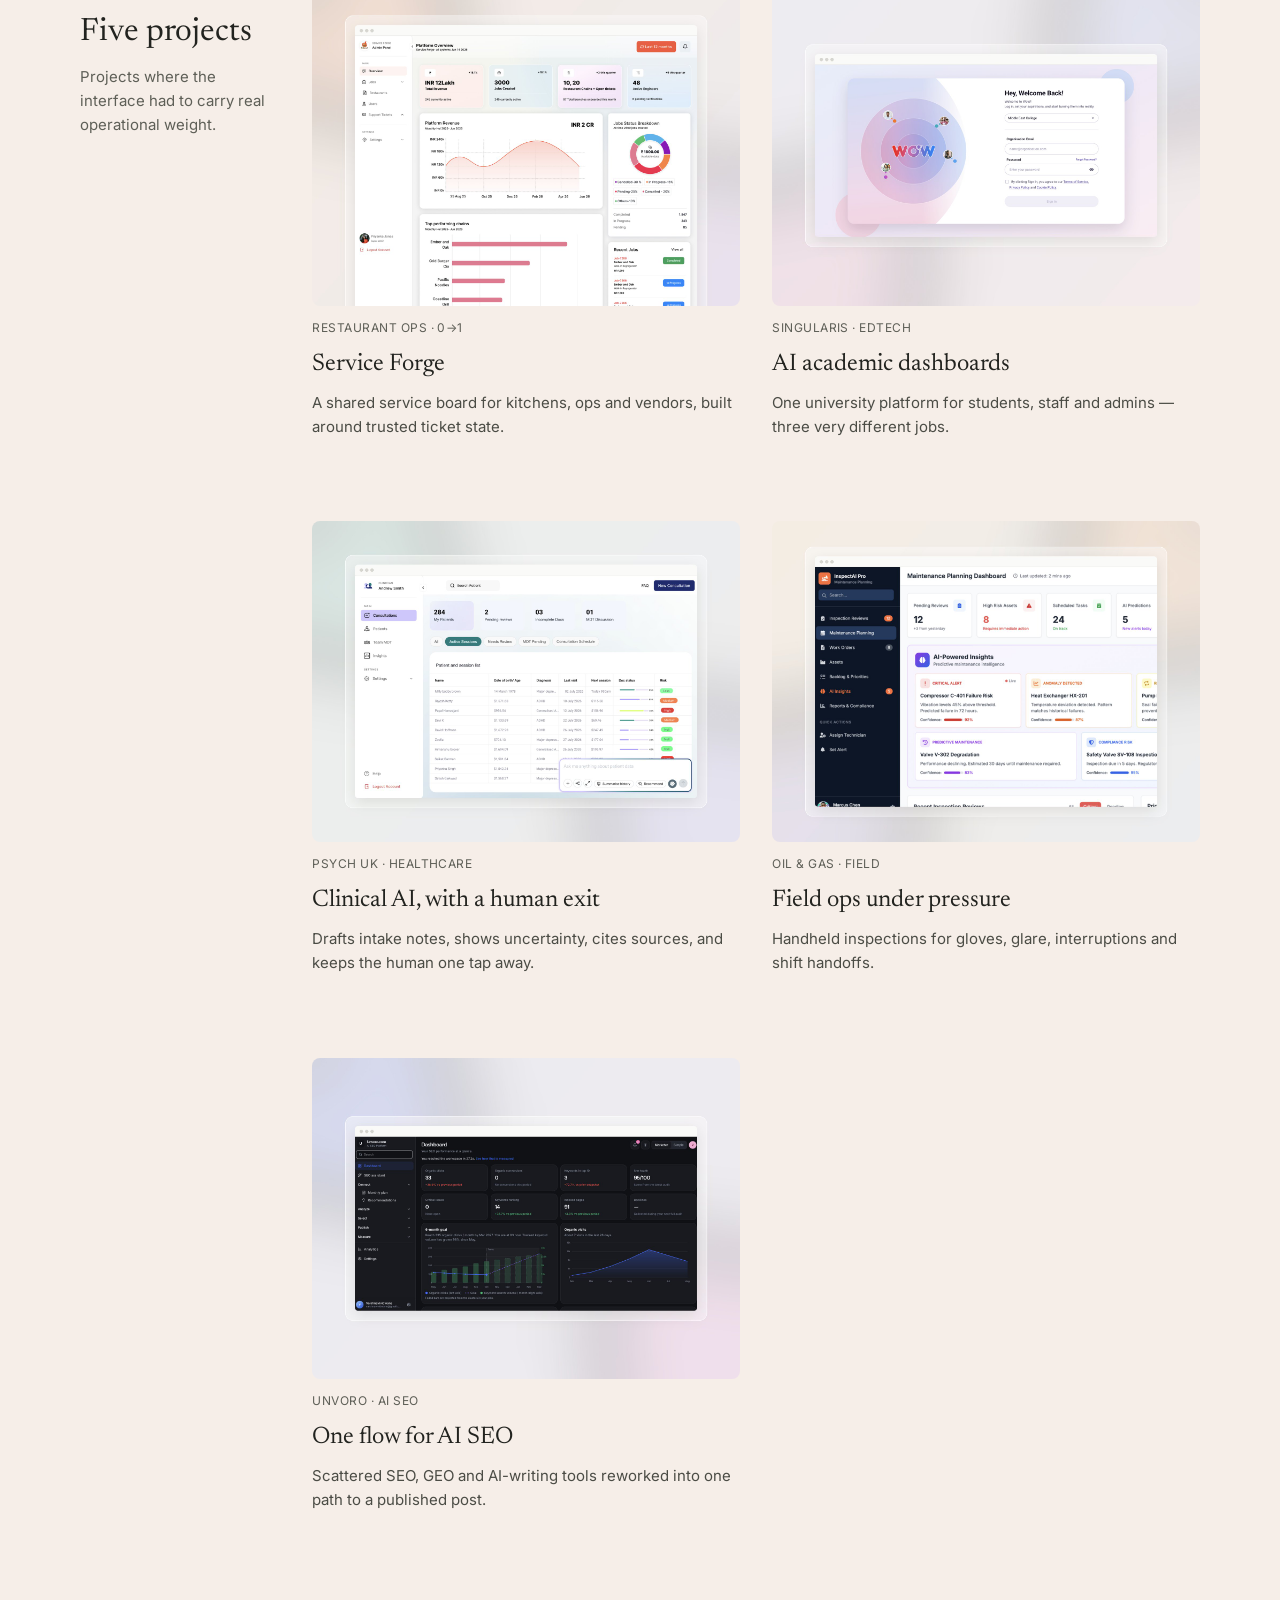
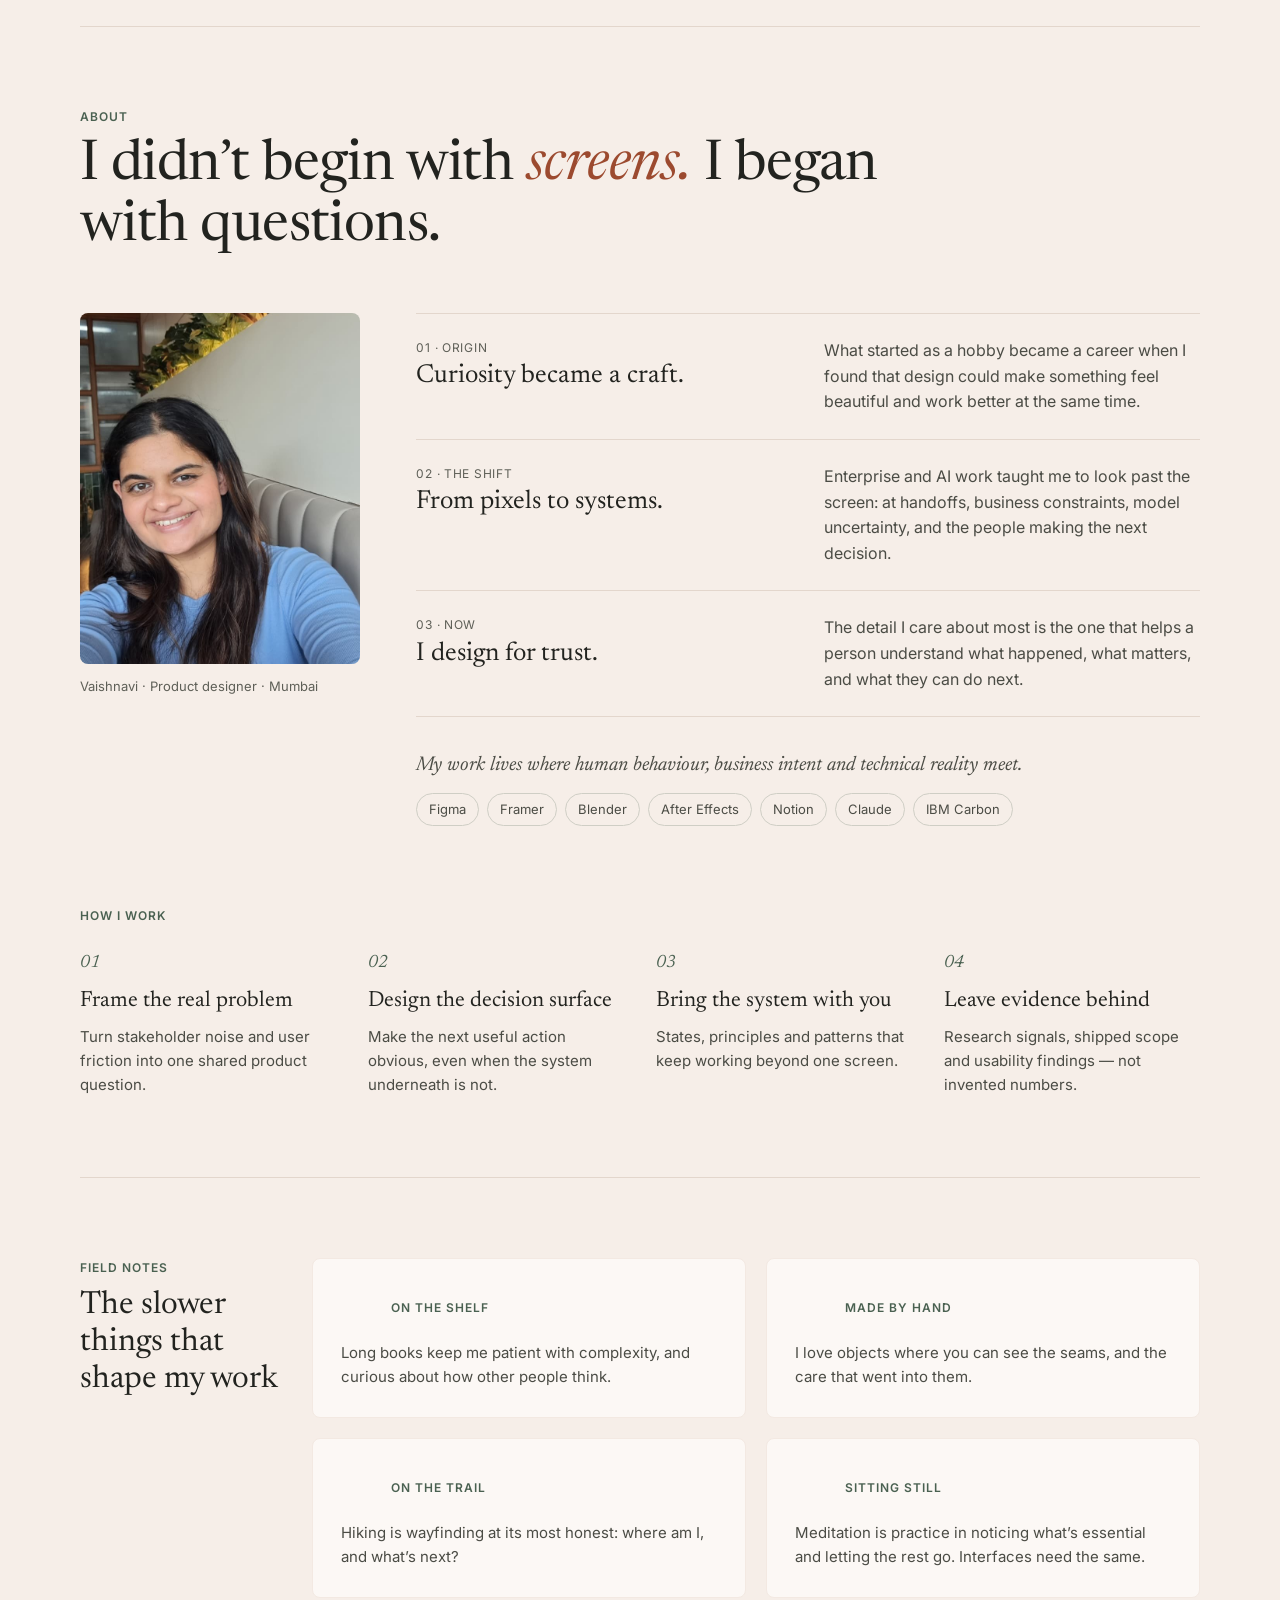
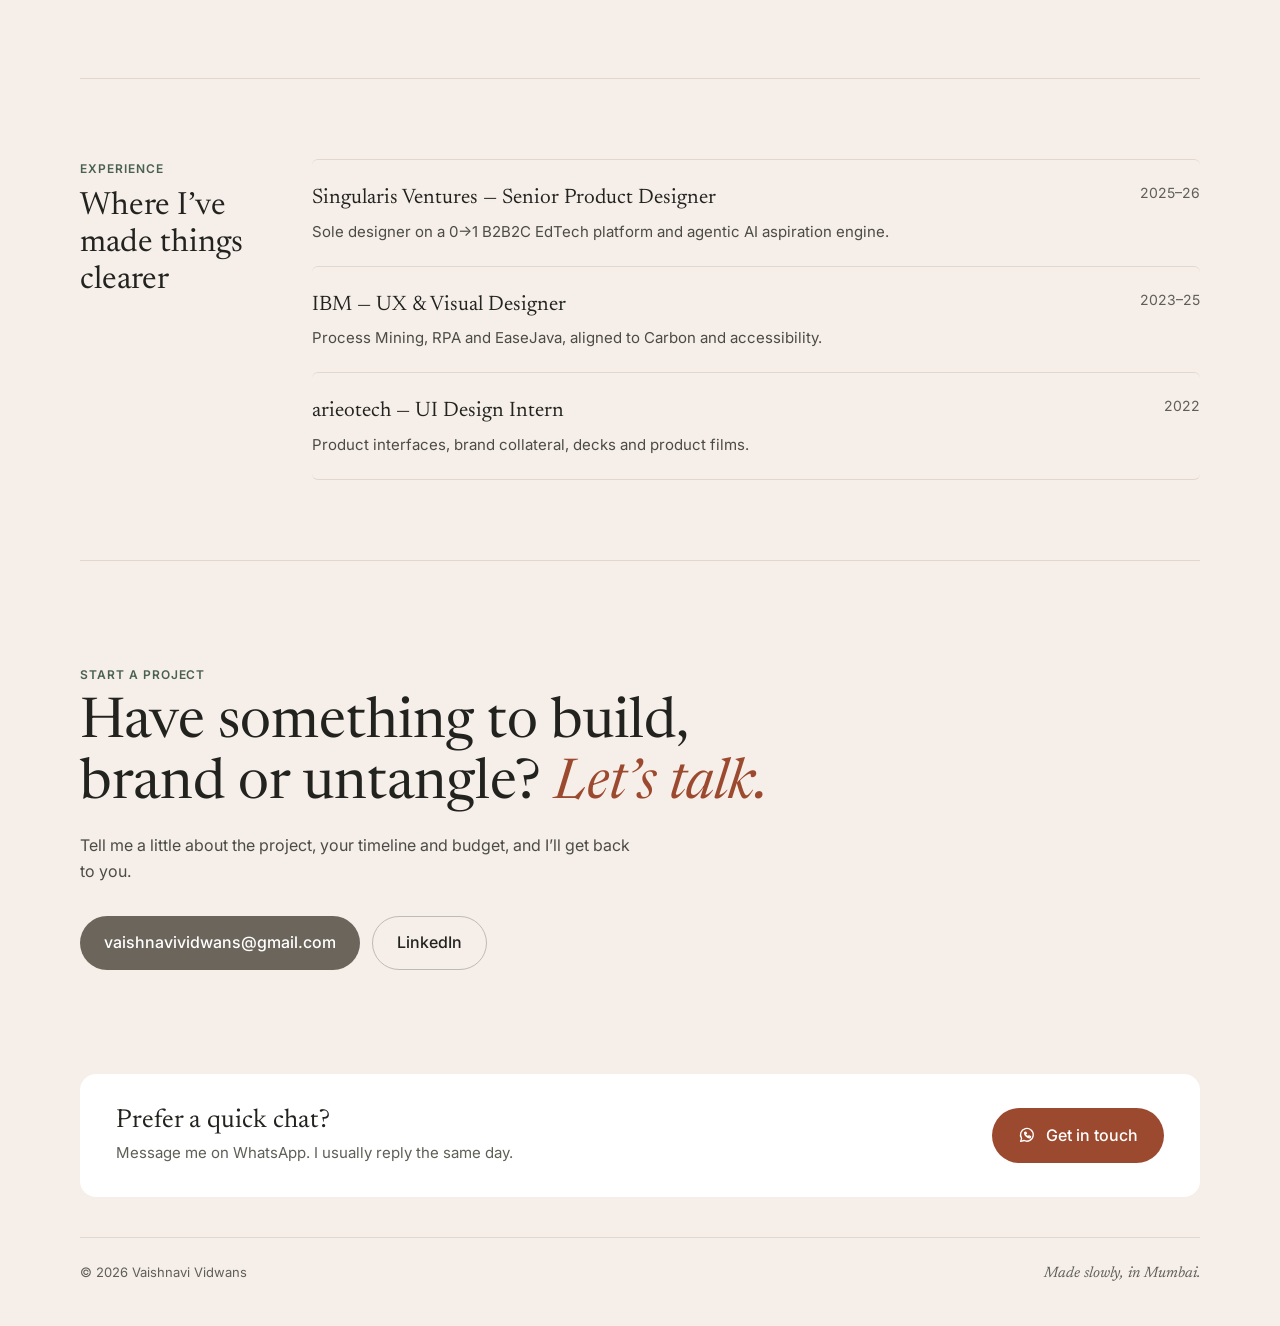
==== commit 7c47ff41: "Darker Start a project button, MacBook cursor, scroll reveal and hover animations Co-Authored-By: Cl" ====
--- a/index.html
+++ b/index.html
@@ -50,6 +50,28 @@
 .swash{stroke-dasharray:1;stroke-dashoffset:1;animation:swash 1.4s .5s cubic-bezier(.6,.1,.2,1) forwards}
 @keyframes swash{to{stroke-dashoffset:0}}
 @media (prefers-reduced-motion: reduce){*{transition:none !important}.swash{animation:none;stroke-dashoffset:0}}
+html{cursor:url(/assets/cursor.svg) 3 3,auto}
+a,button,[role=button],summary,label{cursor:url(/assets/cursor-hover.svg) 3 3,pointer}
+.btn-dark:hover{filter:none !important;background:#4F1F10 !important}
+.reveal{opacity:0;transform:translateY(28px);transition:opacity .8s ease,transform .8s cubic-bezier(.2,.7,.2,1)}
+.reveal.in{opacity:1;transform:none}
+.no-js .reveal{opacity:1;transform:none}
+[data-tilt] .proj-media{transform-style:preserve-3d;will-change:transform}
+[data-magnetic]{will-change:transform}
+.svc p:first-child{transition:color .25s ease}
+.svc:hover p:first-child{color:#9C4A2F}
+.note video{transition:transform .4s cubic-bezier(.2,.7,.2,1)}
+.note:hover video{transform:scale(1.25) rotate(-4deg)}
+.chip{transition:background-color .2s ease,border-color .2s ease,color .2s ease,transform .2s ease}
+.chip:hover{transform:translateY(-2px)}
+.exp:hover p:first-child{color:#9C4A2F}
+.exp p:first-child{transition:color .25s ease}
+.wa-pulse{position:relative}
+.wa-pulse::after{content:"";position:absolute;inset:0;border-radius:999px;box-shadow:0 0 0 0 rgba(156,74,47,.45);animation:pulse 2.6s ease-out infinite}
+@keyframes pulse{0%{box-shadow:0 0 0 0 rgba(156,74,47,.40)}70%{box-shadow:0 0 0 14px rgba(156,74,47,0)}100%{box-shadow:0 0 0 0 rgba(156,74,47,0)}}
+.todo{background:#FFE58A;color:#22231F;padding:0 4px;border-radius:3px}
+.progress{position:fixed;top:0;left:0;height:3px;width:100%;transform-origin:0 50%;transform:scaleX(0);background:#9C4A2F;z-index:50}
+@media (prefers-reduced-motion: reduce){.reveal{opacity:1;transform:none}.wa-pulse::after{animation:none}.note:hover video{transform:none}}
 .skip{position:absolute;left:-999px;top:8px;background:#22231F;color:#fff;padding:8px 14px;border-radius:6px;z-index:9}.skip:focus{left:8px}
 </style>
 
@@ -70,7 +92,7 @@
 <a href="#work" class="nav" style="text-decoration: none; padding: 12px 0">Work</a>
 <a href="#about" class="nav" style="text-decoration: none; padding: 12px 0">About</a>
 <a href="#notes" class="nav" style="text-decoration: none; padding: 12px 0">Field notes</a>
-<a href="#contact" class="btn" style="text-decoration: none; padding: 10px 18px; border-radius: 999px; background: #9C4A2F; color: #FFFFFF">Start a project</a>
+<a href="#contact" class="btn btn-dark" style="text-decoration: none; padding: 10px 18px; border-radius: 999px; background: #6E2E1A; color: #FFFFFF">Start a project</a>
 </nav>
 </header>
 
@@ -80,7 +102,7 @@
 <h1 style="margin: 0; font-family: Newsreader, Georgia, serif; font-weight: 400; font-size: clamp(42px, 6vw, 68px); line-height: 1.06; letter-spacing: -0.015em">I make complex things feel <span style="position: relative; display: inline-block; padding-bottom: 6px"><em style="font-style: italic; font-weight: 500; letter-spacing: -0.01em; color: #9C4A2F; background-image: linear-gradient(100deg, #9C4A2F 0%, #C8805F 100%); -webkit-background-clip: text; background-clip: text; -webkit-text-fill-color: transparent">clear, calm and trustworthy.</em><svg aria-hidden="true" viewBox="0 0 400 16" preserveAspectRatio="none" style="position: absolute; left: 0; bottom: -4px; width: 96%; height: 14px; overflow: visible"><path class="swash" pathLength="1" d="M4 11 C 70 3, 150 3, 230 8 S 350 14, 396 5" stroke="#9C4A2F" stroke-width="2.5" fill="none" stroke-linecap="round" opacity="0.5" vector-effect="non-scaling-stroke"></path></svg></span></h1>
 <p style="margin: 28px 0 0; max-width: 620px; font-size: 18px; color: #4B4C45">Senior product designer with a background at IBM, enterprise tools and AI. I help founders, teams and individuals with everything from a personal brand to a complex enterprise system.</p>
 <div style="display: flex; flex-wrap: wrap; align-items: center; gap: 16px; margin-top: 40px">
-<a href="#services" class="btn btn-hero" style="display: inline-flex; align-items: center; gap: 12px; padding: 18px 30px; border-radius: 999px; background: #9C4A2F; color: #FFFFFF; text-decoration: none; font-size: 17px; font-weight: 600; box-shadow: 0 10px 26px rgba(156, 74, 47, 0.30), 0 0 0 6px rgba(156, 74, 47, 0.10)">See what I offer<span class="btn-arrow" aria-hidden="true" style="display: inline-flex; align-items: center; justify-content: center; width: 28px; height: 28px; border-radius: 50%; background: rgba(255, 255, 255, 0.22); font-size: 15px">→</span></a>
+<a href="#services" class="btn btn-hero" data-magnetic style="display: inline-flex; align-items: center; gap: 12px; padding: 18px 30px; border-radius: 999px; background: #9C4A2F; color: #FFFFFF; text-decoration: none; font-size: 17px; font-weight: 600; box-shadow: 0 10px 26px rgba(156, 74, 47, 0.30), 0 0 0 6px rgba(156, 74, 47, 0.10)">See what I offer<span class="btn-arrow" aria-hidden="true" style="display: inline-flex; align-items: center; justify-content: center; width: 28px; height: 28px; border-radius: 50%; background: rgba(255, 255, 255, 0.22); font-size: 15px">→</span></a>
 <a href="#work" class="btn-ghost" style="display: inline-block; padding: 13px 24px; border-radius: 999px; border: 1px solid #BDBCB3; text-decoration: none; font-weight: 500">View selected work</a>
 </div>
 <div style="display: flex; flex-wrap: wrap; align-items: center; gap: 10px; margin-top: 48px; font-size: 14px; color: #5E5F57">
@@ -92,7 +114,7 @@
 </div>
 </section>
 
-<section id="services" style="display: flex; flex-wrap: wrap; gap: 32px; padding: 80px 0; border-top: 1px solid #E3D6CC">
+<section class="reveal" id="services" style="display: flex; flex-wrap: wrap; gap: 32px; padding: 80px 0; border-top: 1px solid #E3D6CC">
 <div style="flex: 1 1 200px; max-width: 260px">
 <p style="margin: 0 0 10px; font-size: 12px; font-weight: 600; letter-spacing: 0.08em; text-transform: uppercase; color: #4A6151">Services</p>
 <h2 style="margin: 0; font-family: Newsreader, Georgia, serif; font-weight: 400; font-size: 32px; line-height: 1.15">How I can help</h2>
@@ -167,7 +189,7 @@
 </div>
 </section>
 
-<section id="work" style="display: flex; flex-wrap: wrap; gap: 32px; padding: 80px 0; border-top: 1px solid #E3D6CC">
+<section class="reveal" id="work" style="display: flex; flex-wrap: wrap; gap: 32px; padding: 80px 0; border-top: 1px solid #E3D6CC">
 <div style="flex: 1 1 200px; max-width: 260px">
 <p style="margin: 0 0 10px; font-size: 12px; font-weight: 600; letter-spacing: 0.08em; text-transform: uppercase; color: #4A6151">Selected work</p>
 <h2 style="margin: 0; font-family: Newsreader, Georgia, serif; font-weight: 400; font-size: 32px; line-height: 1.15">Five projects</h2>
@@ -175,7 +197,7 @@
 </div>
 <div style="flex: 999 1 560px; min-width: 0; display: grid; grid-template-columns: repeat(auto-fill, minmax(320px, 1fr)); gap: 48px 32px">
 
-<a href="/work/service-forge" class="proj" style="display: flex; flex-direction: column; gap: 12px; text-decoration: none; color: #22231F">
+<a data-tilt href="/work/service-forge" class="proj" style="display: flex; flex-direction: column; gap: 12px; text-decoration: none; color: #22231F">
 <span class="proj-media"><img src="/assets/cover-service-forge.jpg" loading="lazy" width="1600" height="1200" alt="Service Forge admin dashboard with revenue, jobs and chain performance, shown in a browser window" style="display: block; width: 100%; height: auto; aspect-ratio: 4 / 3; object-fit: cover; background: #EFE2D9"></span>
 <span style="font-size: 12px; letter-spacing: 0.04em; text-transform: uppercase; color: #5E5F57">Restaurant ops · 0→1</span>
 <span class="proj-title" style="font-family: Newsreader, Georgia, serif; font-size: 24px; line-height: 1.25">Service Forge</span>
@@ -183,7 +205,7 @@
 <span class="proj-cta">View case study <span aria-hidden="true">→</span></span>
 </a>
 
-<a href="/work/ai-academic-dashboards" class="proj" style="display: flex; flex-direction: column; gap: 12px; text-decoration: none; color: #22231F">
+<a data-tilt href="/work/ai-academic-dashboards" class="proj" style="display: flex; flex-direction: column; gap: 12px; text-decoration: none; color: #22231F">
 <span class="proj-media"><img src="/assets/cover-academic.jpg" loading="lazy" width="1600" height="1200" alt="WoW platform sign-in screen for a university, shown in a browser window" style="display: block; width: 100%; height: auto; aspect-ratio: 4 / 3; object-fit: cover; background: #EFE2D9"></span>
 <span style="font-size: 12px; letter-spacing: 0.04em; text-transform: uppercase; color: #5E5F57">Singularis · EdTech</span>
 <span class="proj-title" style="font-family: Newsreader, Georgia, serif; font-size: 24px; line-height: 1.25">AI academic dashboards</span>
@@ -191,7 +213,7 @@
 <span class="proj-cta">View case study <span aria-hidden="true">→</span></span>
 </a>
 
-<a href="/work/clinical-ai" class="proj" style="display: flex; flex-direction: column; gap: 12px; text-decoration: none; color: #22231F">
+<a data-tilt href="/work/clinical-ai" class="proj" style="display: flex; flex-direction: column; gap: 12px; text-decoration: none; color: #22231F">
 <span class="proj-media"><img src="/assets/cover-clinical-ai.jpg" loading="lazy" width="1600" height="1200" alt="Clinician dashboard with a patient session list and an AI assistant prompt, shown in a browser window" style="display: block; width: 100%; height: auto; aspect-ratio: 4 / 3; object-fit: cover; background: #EFE2D9"></span>
 <span style="font-size: 12px; letter-spacing: 0.04em; text-transform: uppercase; color: #5E5F57">Psych UK · Healthcare</span>
 <span class="proj-title" style="font-family: Newsreader, Georgia, serif; font-size: 24px; line-height: 1.25">Clinical AI, with a human exit</span>
@@ -199,7 +221,7 @@
 <span class="proj-cta">View case study <span aria-hidden="true">→</span></span>
 </a>
 
-<a href="/work/field-ops" class="proj" style="display: flex; flex-direction: column; gap: 12px; text-decoration: none; color: #22231F">
+<a data-tilt href="/work/field-ops" class="proj" style="display: flex; flex-direction: column; gap: 12px; text-decoration: none; color: #22231F">
 <span class="proj-media"><img src="/assets/cover-field-ops.jpg" loading="lazy" width="1600" height="1200" alt="Close-up of a maintenance planning dashboard with AI insights, shown in a browser window" style="display: block; width: 100%; height: auto; aspect-ratio: 4 / 3; object-fit: cover; background: #EFE2D9"></span>
 <span style="font-size: 12px; letter-spacing: 0.04em; text-transform: uppercase; color: #5E5F57">Oil &amp; gas · Field</span>
 <span class="proj-title" style="font-family: Newsreader, Georgia, serif; font-size: 24px; line-height: 1.25">Field ops under pressure</span>
@@ -207,7 +229,7 @@
 <span class="proj-cta">View case study <span aria-hidden="true">→</span></span>
 </a>
 
-<a href="/work/unvoro" class="proj" style="display: flex; flex-direction: column; gap: 12px; text-decoration: none; color: #22231F">
+<a data-tilt href="/work/unvoro" class="proj" style="display: flex; flex-direction: column; gap: 12px; text-decoration: none; color: #22231F">
 <span class="proj-media"><img src="/assets/cover-unvoro.jpg" loading="lazy" width="1600" height="1200" alt="Unvoro dark-mode SEO dashboard with metrics and goal charts, shown in a browser window" style="display: block; width: 100%; height: auto; aspect-ratio: 4 / 3; object-fit: cover; background: #EFE2D9"></span>
 <span style="font-size: 12px; letter-spacing: 0.04em; text-transform: uppercase; color: #5E5F57">Unvoro · AI SEO</span>
 <span class="proj-title" style="font-family: Newsreader, Georgia, serif; font-size: 24px; line-height: 1.25">One flow for AI SEO</span>
@@ -218,7 +240,7 @@
 </div>
 </section>
 
-<section id="about" style="padding: 80px 0; border-top: 1px solid #E3D6CC">
+<section class="reveal" id="about" style="padding: 80px 0; border-top: 1px solid #E3D6CC">
 <p style="margin: 0 0 10px; font-size: 12px; font-weight: 600; letter-spacing: 0.08em; text-transform: uppercase; color: #4A6151">About</p>
 <h2 style="margin: 0 0 56px; max-width: 820px; font-family: Newsreader, Georgia, serif; font-weight: 400; font-size: clamp(36px, 5vw, 56px); line-height: 1.08; letter-spacing: -0.01em">I didn’t begin with <em style="color: #9C4A2F">screens.</em> I began with questions.</h2>
 
@@ -266,7 +288,7 @@
 </div>
 </section>
 
-<section id="notes" style="display: flex; flex-wrap: wrap; gap: 32px; padding: 80px 0; border-top: 1px solid #E3D6CC">
+<section class="reveal" id="notes" style="display: flex; flex-wrap: wrap; gap: 32px; padding: 80px 0; border-top: 1px solid #E3D6CC">
 <div style="flex: 1 1 200px; max-width: 260px">
 <p style="margin: 0 0 10px; font-size: 12px; font-weight: 600; letter-spacing: 0.08em; text-transform: uppercase; color: #4A6151">Field notes</p>
 <h2 style="margin: 0; font-family: Newsreader, Georgia, serif; font-weight: 400; font-size: 32px; line-height: 1.15">The slower things that shape my work</h2>
@@ -303,7 +325,7 @@
 </div>
 </section>
 
-<section id="experience" style="display: flex; flex-wrap: wrap; gap: 32px; padding: 80px 0; border-top: 1px solid #E3D6CC">
+<section class="reveal" id="experience" style="display: flex; flex-wrap: wrap; gap: 32px; padding: 80px 0; border-top: 1px solid #E3D6CC">
 <div style="flex: 1 1 200px; max-width: 260px">
 <p style="margin: 0 0 10px; font-size: 12px; font-weight: 600; letter-spacing: 0.08em; text-transform: uppercase; color: #4A6151">Experience</p>
 <h2 style="margin: 0; font-family: Newsreader, Georgia, serif; font-weight: 400; font-size: 32px; line-height: 1.15">Where I’ve made things clearer</h2>
@@ -315,7 +337,7 @@
 </div>
 </section>
 
-<section id="contact" style="padding: 104px 0; border-top: 1px solid #E3D6CC">
+<section class="reveal" id="contact" style="padding: 104px 0; border-top: 1px solid #E3D6CC">
 <p style="margin: 0 0 10px; font-size: 12px; font-weight: 600; letter-spacing: 0.08em; text-transform: uppercase; color: #4A6151">Start a project</p>
 <h2 style="margin: 0 0 18px; max-width: 760px; font-family: Newsreader, Georgia, serif; font-weight: 400; font-size: clamp(36px, 5vw, 56px); line-height: 1.08">Have something to build, brand or untangle? <em style="color: #9C4A2F">Let’s talk.</em></h2>
 <p style="margin: 0 0 32px; max-width: 560px; color: #4B4C45">Tell me a little about the project, your timeline and budget, and I’ll get back to you.</p>
@@ -330,7 +352,7 @@
 <p style="margin: 0 0 4px; font-family: Newsreader, Georgia, serif; font-size: 26px; line-height: 1.2">Prefer a quick chat?</p>
 <p style="margin: 0; font-size: 15px; color: #5E5F57">Message me on WhatsApp. I usually reply the same day.</p>
 </div>
-<a href="https://wa.me/917218270459?text=Hi%20Vaishnavi%2C%20I%20saw%20your%20portfolio%20and%20would%20like%20to%20talk%20about%20a%20project." class="btn" style="display: inline-flex; align-items: center; gap: 10px; padding: 15px 26px; border-radius: 999px; background: #9C4A2F; color: #FFFFFF; text-decoration: none; font-weight: 500">
+<a href="https://wa.me/917218270459?text=Hi%20Vaishnavi%2C%20I%20saw%20your%20portfolio%20and%20would%20like%20to%20talk%20about%20a%20project." class="btn wa-pulse" style="display: inline-flex; align-items: center; gap: 10px; padding: 15px 26px; border-radius: 999px; background: #9C4A2F; color: #FFFFFF; text-decoration: none; font-weight: 500">
 <svg aria-hidden="true" width="18" height="18" viewBox="0 0 24 24" fill="none" stroke="#FFFFFF" stroke-width="1.8" stroke-linecap="round" stroke-linejoin="round"><path d="M3.5 20.5l1.3-4A8.5 8.5 0 1 1 8 19.3z"></path><path d="M9 9.5c.3 2 2.3 4.2 4.5 4.8l1.2-1.2 2 1-.5 1.6c-3.6.4-7.6-3.4-7.4-7l1.5-.6 1 2z"></path></svg>
 Get in touch
 </a>
@@ -345,5 +367,21 @@
 </div>
 </div>
 
+<div class="progress" aria-hidden="true"></div>
+<script>
+(function(){var rm=matchMedia('(prefers-reduced-motion: reduce)').matches;
+var bar=document.querySelector('.progress');
+function sc(){var h=document.documentElement;var m=h.scrollHeight-h.clientHeight;bar.style.transform='scaleX('+(m>0?h.scrollTop/m:0)+')';}
+addEventListener('scroll',sc,{passive:true});sc();
+var els=document.querySelectorAll('.reveal');
+if(rm||!('IntersectionObserver' in window)){els.forEach(function(e){e.classList.add('in')});}
+else{var io=new IntersectionObserver(function(es){es.forEach(function(e){if(e.isIntersecting){e.target.classList.add('in');io.unobserve(e.target);}})},{threshold:.08,rootMargin:'0px 0px -40px 0px'});els.forEach(function(e){io.observe(e)});}
+if(rm||matchMedia('(hover: none)').matches)return;
+document.querySelectorAll('[data-tilt]').forEach(function(card){var m=card.querySelector('.proj-media');if(!m)return;
+card.addEventListener('mousemove',function(e){var r=m.getBoundingClientRect();var x=(e.clientX-r.left)/r.width-.5,y=(e.clientY-r.top)/r.height-.5;m.style.transform='perspective(900px) translateY(-4px) rotateX('+(-y*6)+'deg) rotateY('+(x*8)+'deg)';});
+card.addEventListener('mouseleave',function(){m.style.transform='';});});
+document.querySelectorAll('[data-magnetic]').forEach(function(b){b.addEventListener('mousemove',function(e){var r=b.getBoundingClientRect();b.style.transform='translate('+((e.clientX-r.left-r.width/2)*.18)+'px,'+((e.clientY-r.top-r.height/2)*.28)+'px)';});b.addEventListener('mouseleave',function(){b.style.transform='';});});
+})();
+</script>
 </body>
 </html>
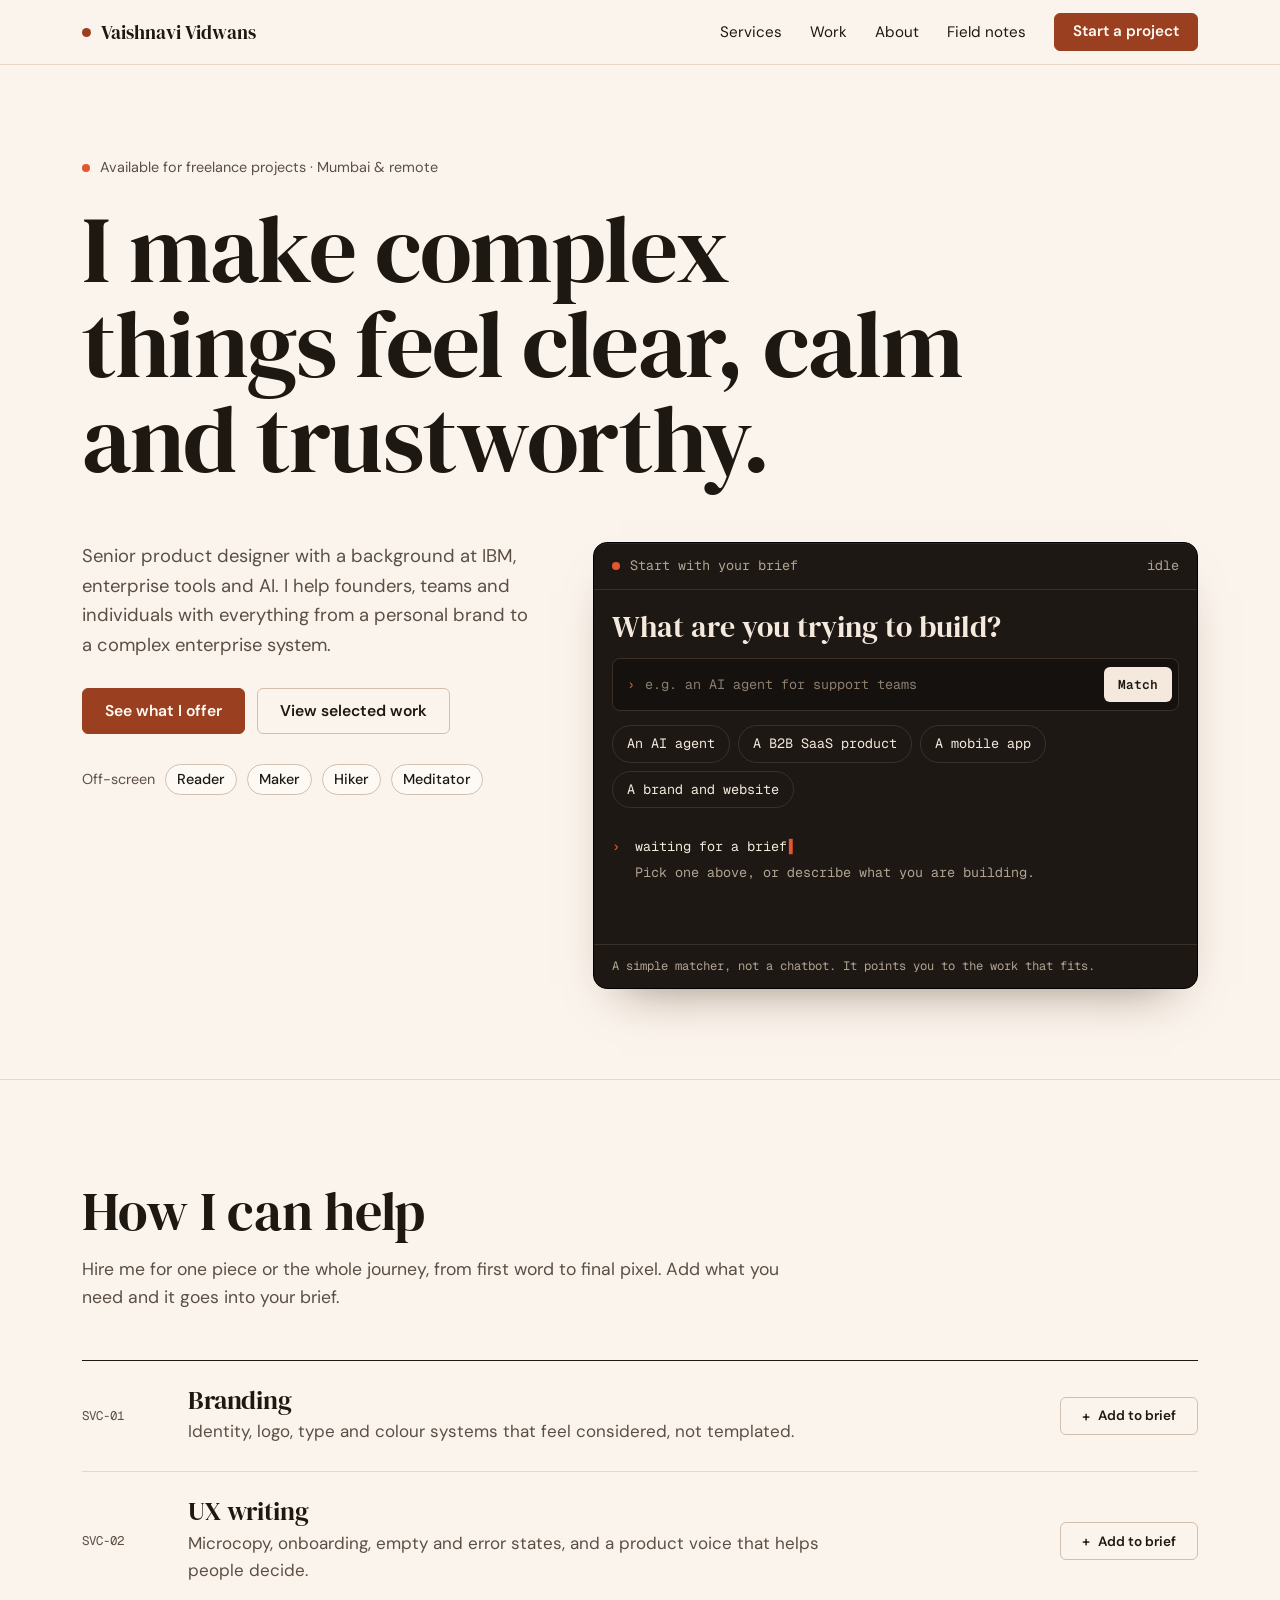
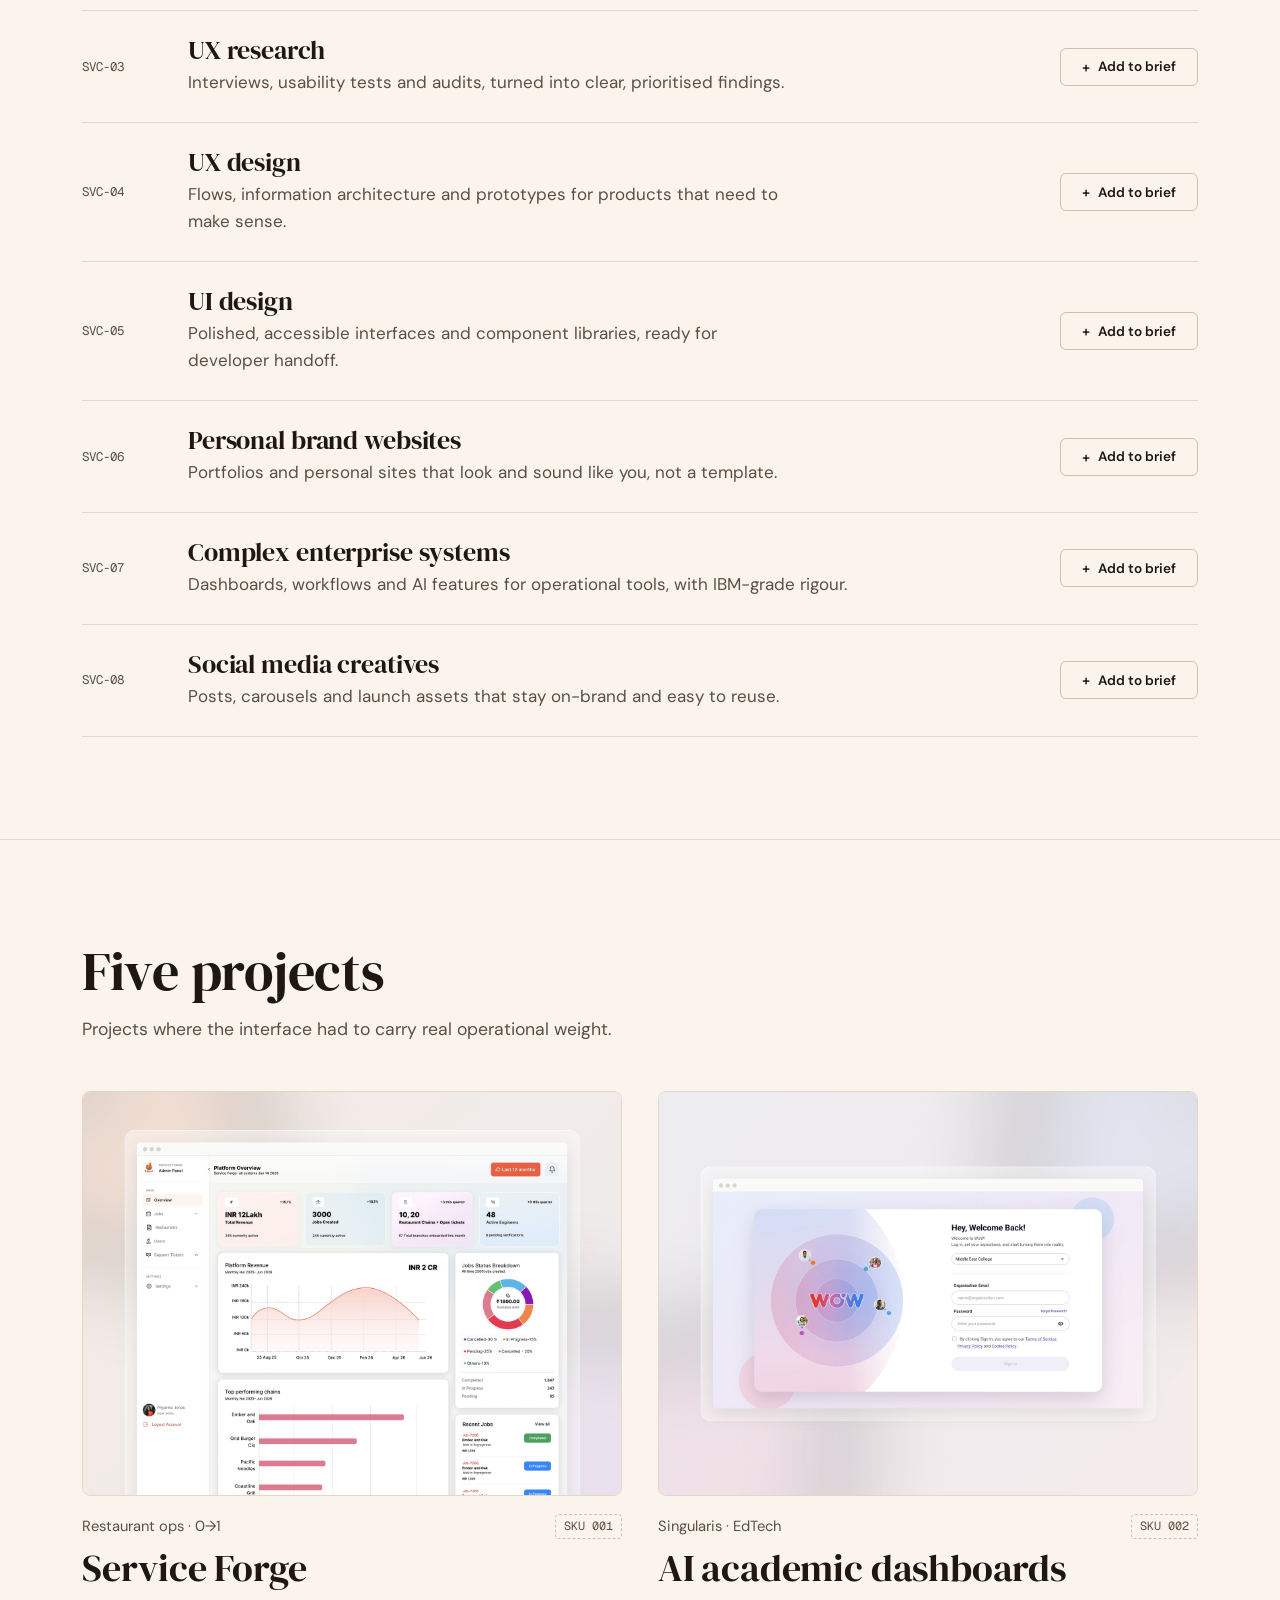
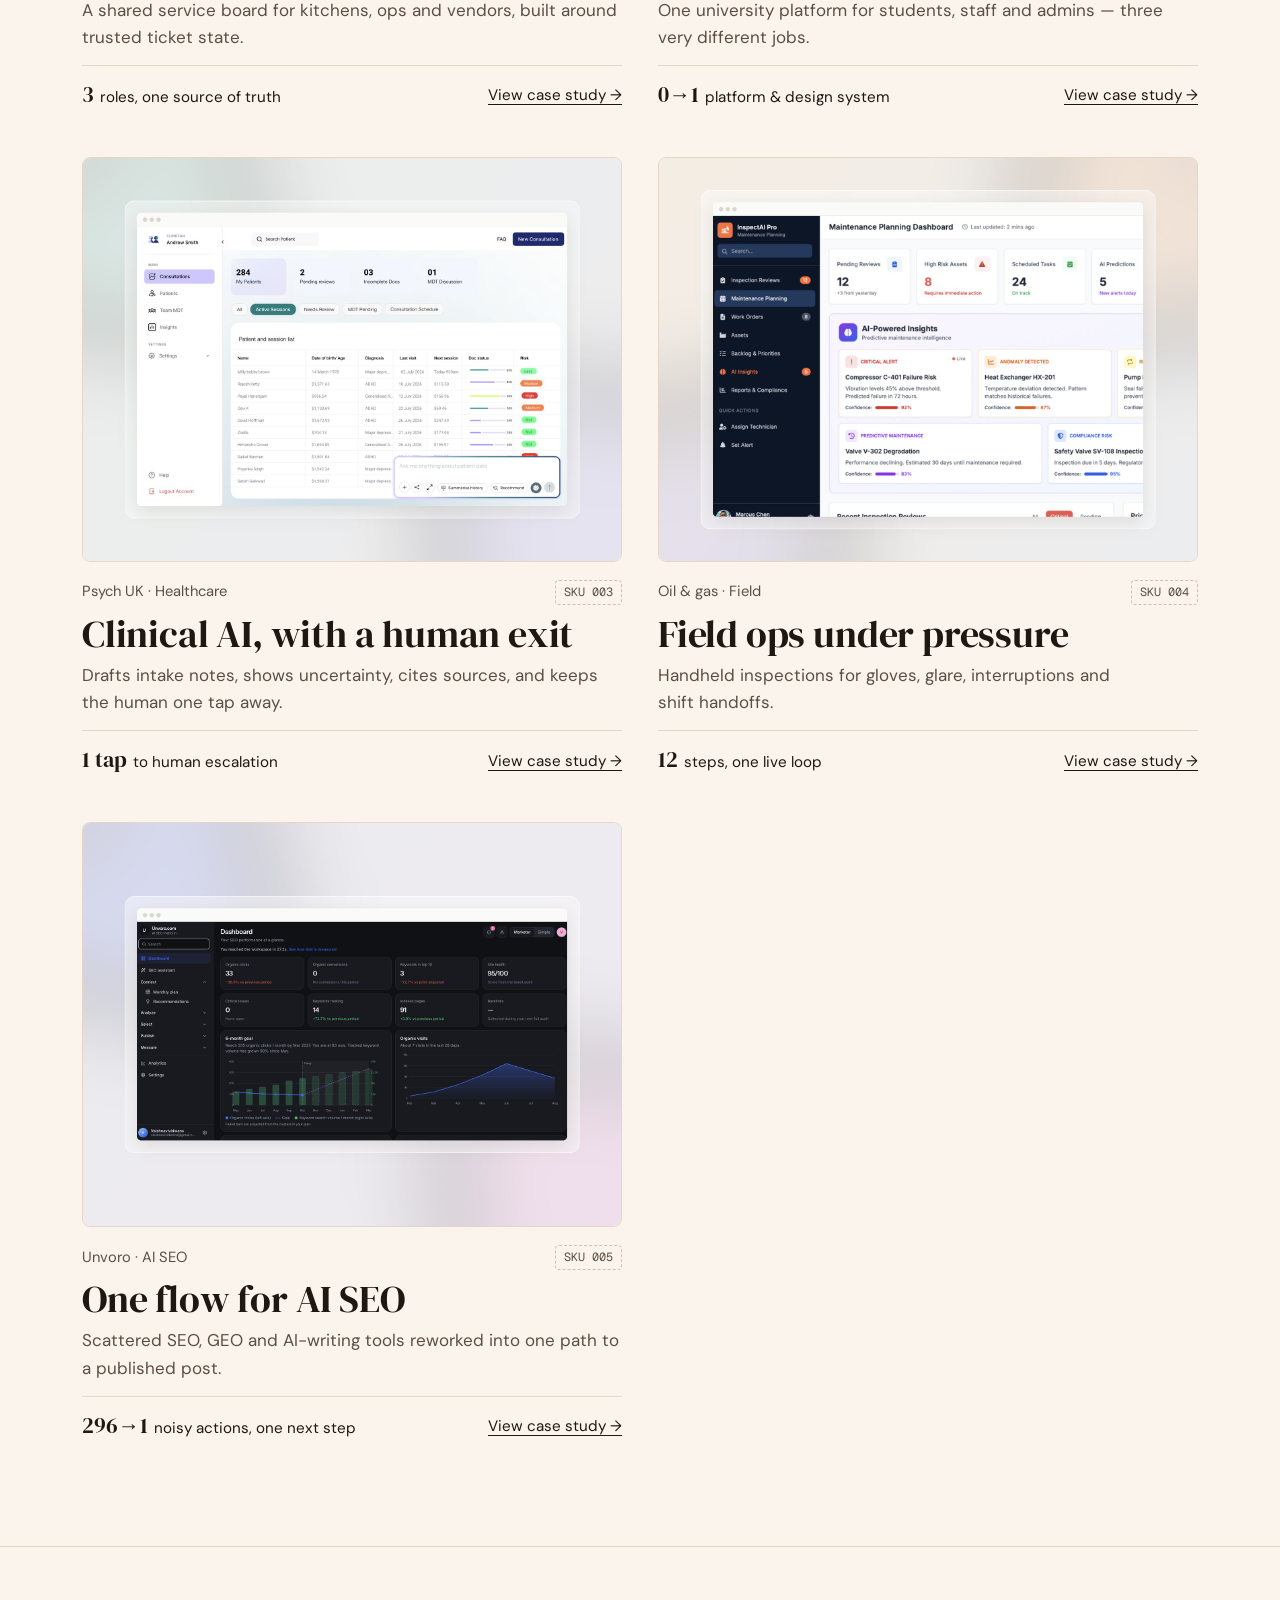
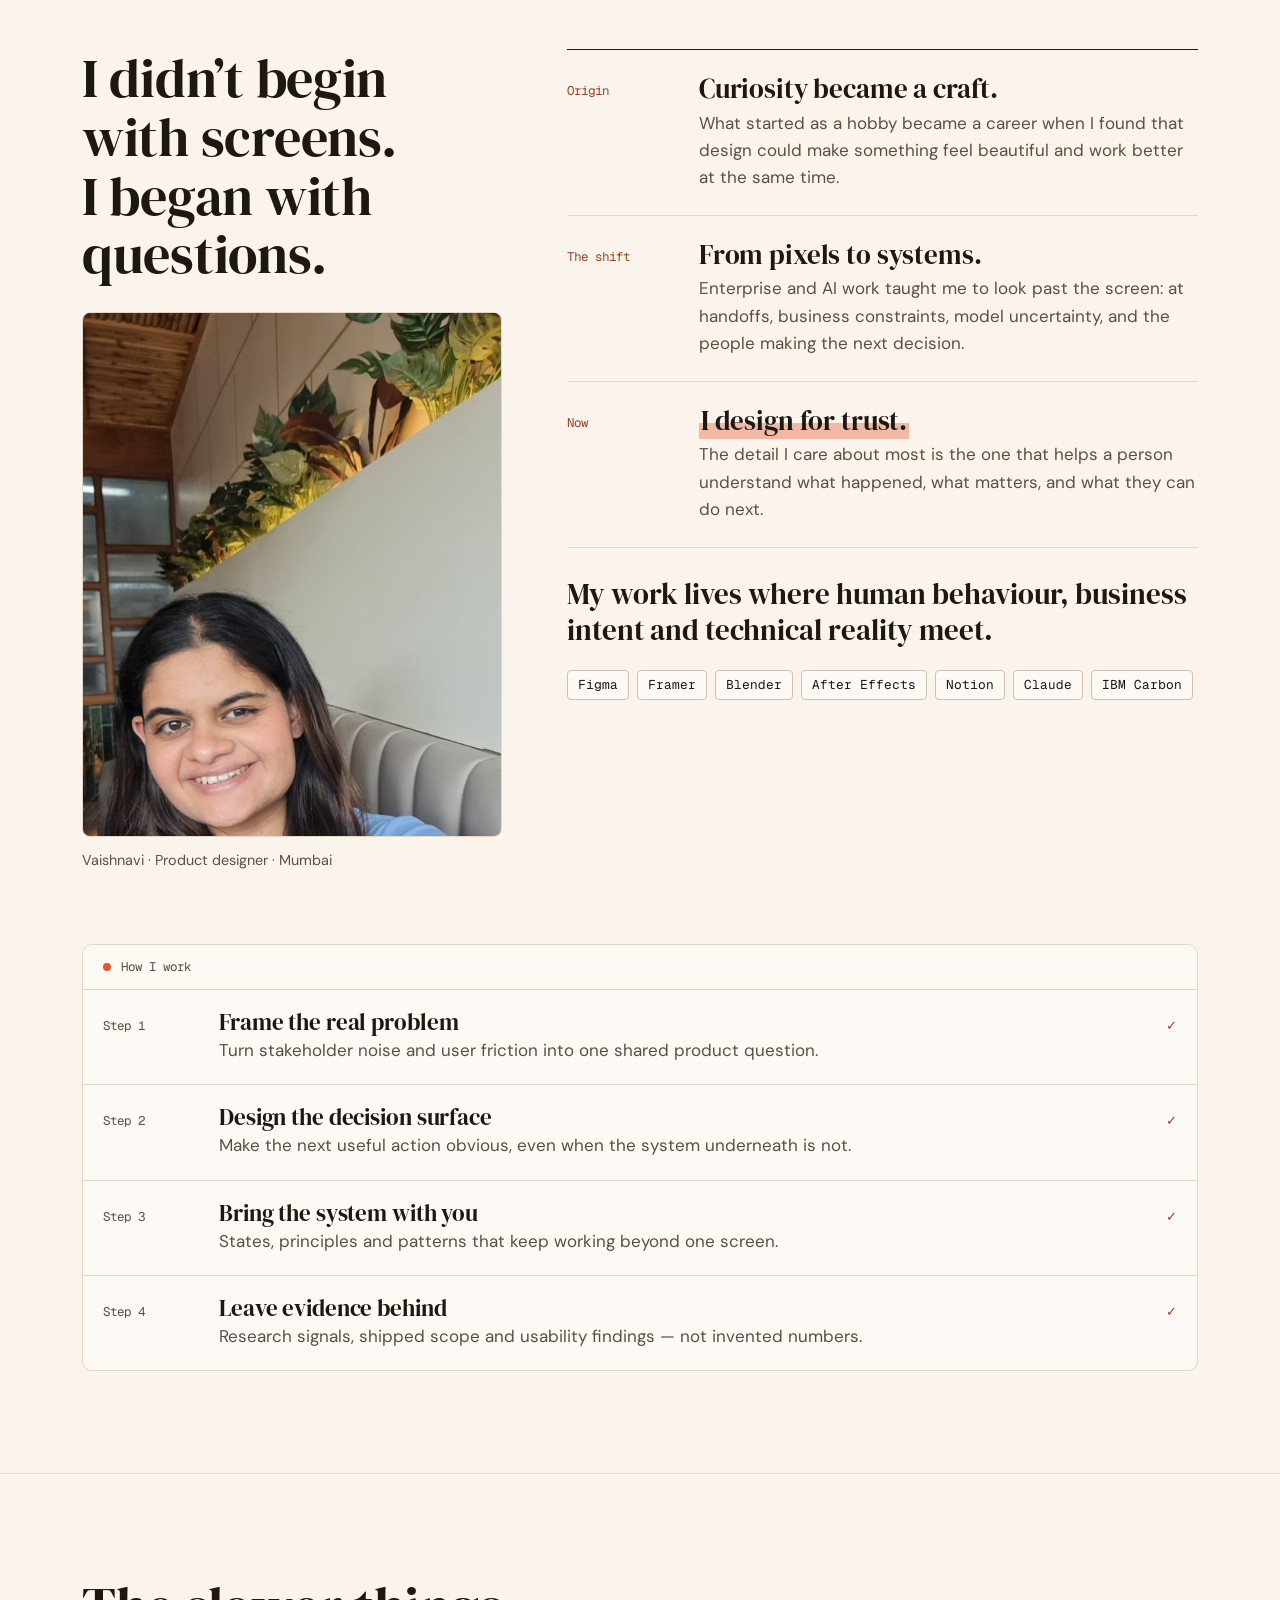
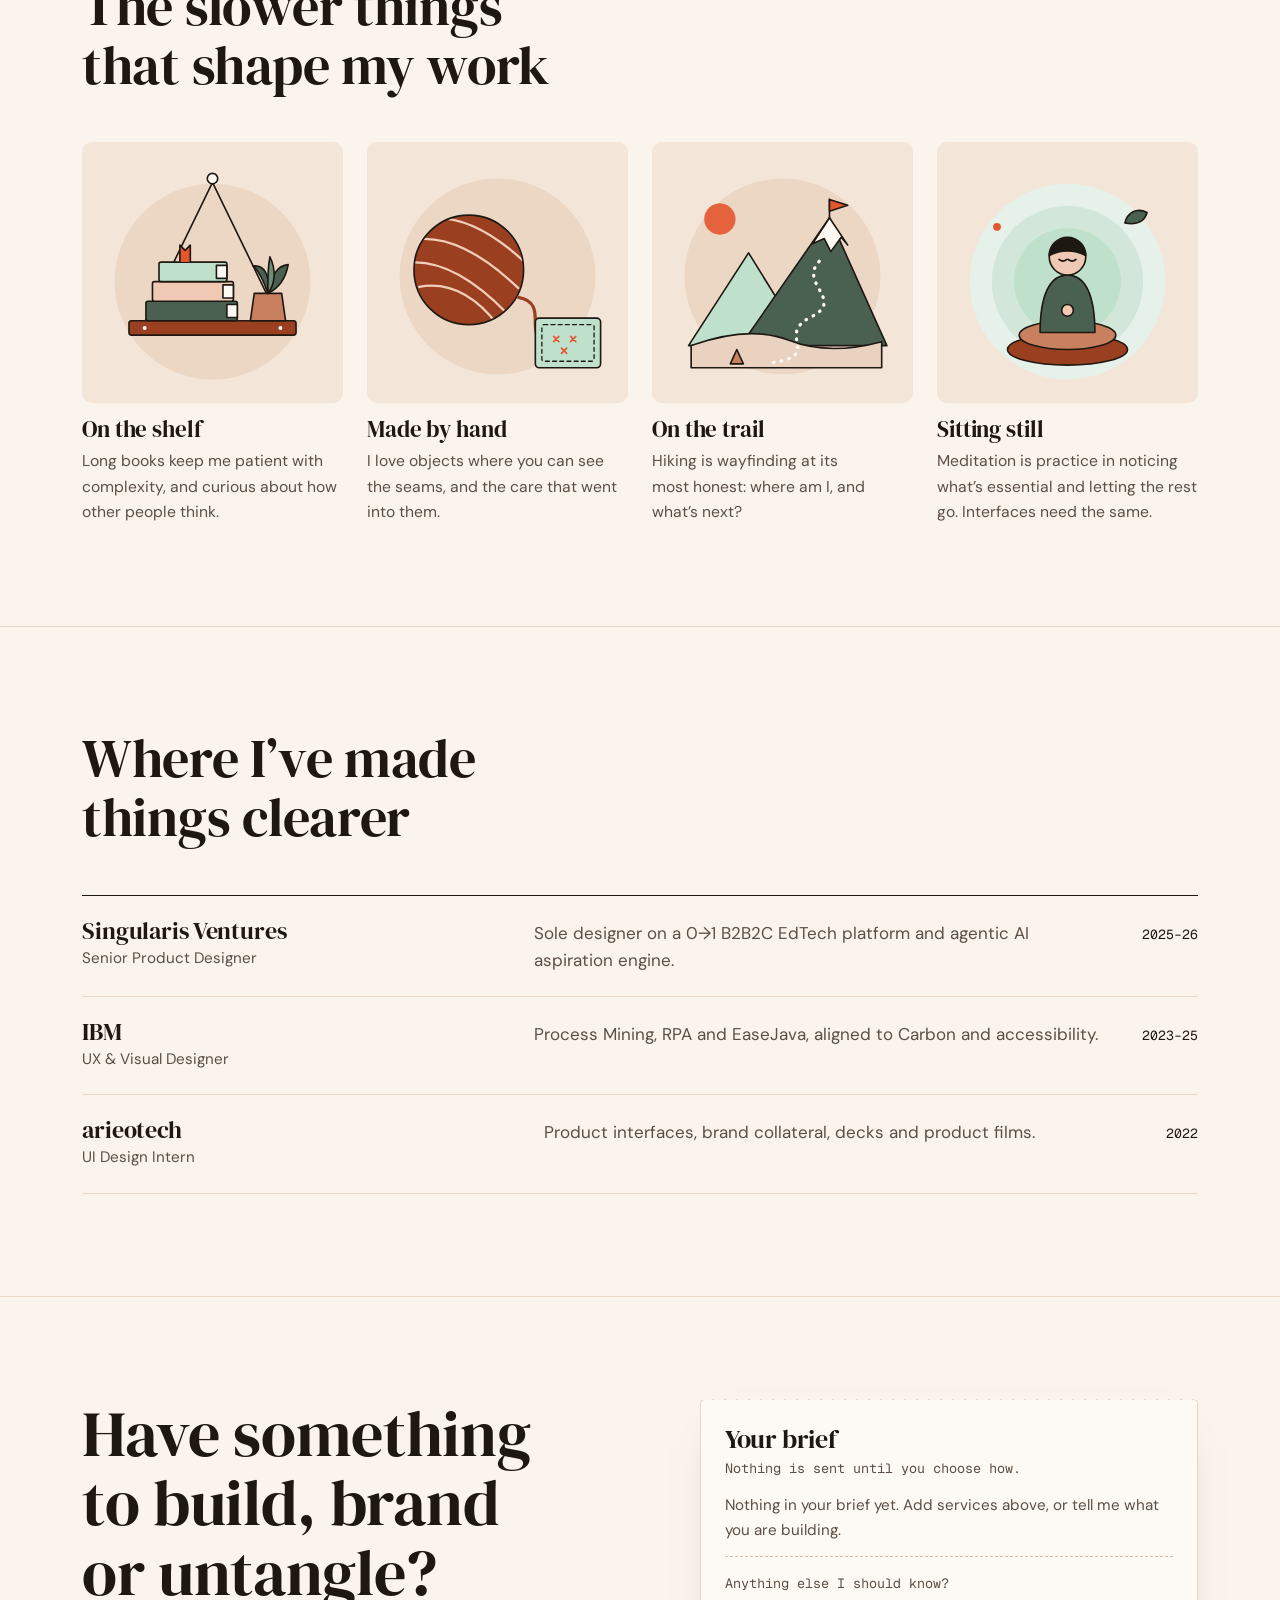
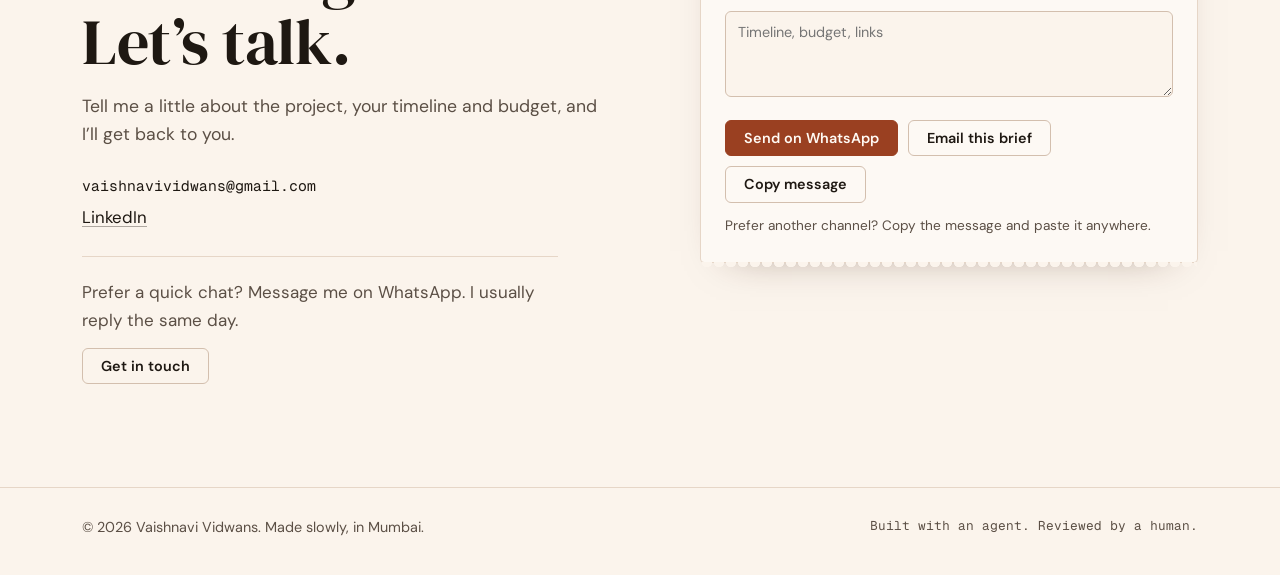
==== commit 822be851: "New home page with illustrated field notes, matching fonts on project pages - Home page rebuilt: bri" ====
--- a/index.html
+++ b/index.html
@@ -2,386 +2,413 @@
 <html lang="en">
 <head>
 <meta charset="utf-8">
-<meta name="viewport" content="width=device-width, initial-scale=1">
-<title>Vaishnavi Vidwans — Product Designer</title>
+<meta name="viewport" content="width=device-width, initial-scale=1, viewport-fit=cover">
+<title>Vaishnavi Vidwans — Product designer</title>
 <meta name="description" content="Senior product designer for enterprise and AI, available for freelance: branding, UX writing, research, UX and UI design, personal websites and complex enterprise systems.">
-<meta property="og:title" content="Vaishnavi Vidwans — Product Designer">
+<meta property="og:type" content="website">
+<meta property="og:title" content="Vaishnavi Vidwans — Product designer">
 <meta property="og:description" content="Senior product designer for enterprise and AI, available for freelance: branding, UX writing, research, UX and UI design, personal websites and complex enterprise systems.">
-<meta property="og:type" content="website">
-<meta property="og:image" content="/assets/og.jpg">
+<meta property="og:image" content="https://vaishnavi-folio-psi.vercel.app/assets/og.jpg">
+<meta property="og:url" content="https://vaishnavi-folio-psi.vercel.app/">
 <meta name="twitter:card" content="summary_large_image">
-<meta name="theme-color" content="#F6EEE8">
-<link rel="icon" href="/assets/favicon.svg" type="image/svg+xml">
+<meta name="theme-color" content="#FBF4EC">
 <link rel="preconnect" href="https://fonts.googleapis.com">
 <link rel="preconnect" href="https://fonts.gstatic.com" crossorigin>
-<link href="https://fonts.googleapis.com/css2?family=Newsreader:ital,opsz,wght@0,6..72,400;0,6..72,500;1,6..72,400;1,6..72,500&amp;family=Inter:wght@400;500;600&amp;display=swap" rel="stylesheet">
-<style>
-body{margin:0;background:#F6EEE8}
-a{color:#22231F}a:hover{color:#4A6151}
-.nav{background-image:linear-gradient(currentColor,currentColor);background-size:0 1px;background-repeat:no-repeat;background-position:0 calc(100% - 8px);transition:background-size .3s ease}
-.nav:hover{background-size:100% 1px}
-.btn{transition:transform .2s ease, box-shadow .2s ease, filter .2s ease}
-.btn:hover{transform:translateY(-2px);box-shadow:0 8px 20px rgba(34,35,31,.12);filter:brightness(1.06)}
-.btn-arrow{transition:transform .25s ease}
-.btn-hero:hover .btn-arrow{transform:translateX(4px)}
-.btn-ghost{transition:background-color .2s ease, border-color .2s ease}
-.btn-ghost:hover{background-color:rgba(255,255,255,.6);border-color:#22231F}
-.proj-media{display:block;overflow:hidden;border-radius:8px;transition:box-shadow .35s ease, transform .35s ease}
-.proj-media img{transition:transform .6s cubic-bezier(.2,.7,.2,1)}
-.proj:hover .proj-media{transform:translateY(-4px);box-shadow:0 18px 36px rgba(34,35,31,.12)}
-.proj:hover .proj-media img{transform:scale(1.035)}
-.proj-title{transition:color .2s ease}
-.proj:hover .proj-title{color:#4A6151}
-.proj-cta{display:inline-flex;align-items:center;gap:6px;font-size:14px;color:#4A6151;opacity:0;transform:translateX(-6px);transition:opacity .25s ease, transform .25s ease}
-.proj:hover .proj-cta,.proj:focus-visible .proj-cta{opacity:1;transform:none}
-.svc{transition:background-color .25s ease, padding .25s ease}
-.svc:hover{background-color:rgba(255,255,255,.55);padding-left:12px !important;padding-right:12px !important}
-.svc-n{transition:transform .25s ease}
-.svc:hover .svc-n{transform:translateX(4px)}
-.note{transition:transform .25s ease, box-shadow .25s ease}
-.note:hover{transform:translateY(-4px);box-shadow:0 14px 30px rgba(34,35,31,.10)}
-.chip{transition:background-color .2s ease, border-color .2s ease, color .2s ease}
-.chip:hover{background-color:#22231F;border-color:#22231F;color:#FFFFFF !important}
-.exp{transition:background-color .25s ease, padding .25s ease}
-.exp:hover{background-color:rgba(255,255,255,.5);padding-left:12px !important;padding-right:12px !important}
-.photo{transition:transform .5s ease}
-.photo:hover{transform:rotate(-1.5deg) scale(1.01)}
-a:focus-visible,button:focus-visible{outline:2px solid #4A6151;outline-offset:3px;border-radius:4px}
-.swash{stroke-dasharray:1;stroke-dashoffset:1;animation:swash 1.4s .5s cubic-bezier(.6,.1,.2,1) forwards}
-@keyframes swash{to{stroke-dashoffset:0}}
-@media (prefers-reduced-motion: reduce){*{transition:none !important}.swash{animation:none;stroke-dashoffset:0}}
-html{cursor:url(/assets/cursor.svg) 3 3,auto}
-a,button,[role=button],summary,label{cursor:url(/assets/cursor-hover.svg) 3 3,pointer}
-.btn-dark:hover{filter:none !important;background:#4F1F10 !important}
-.reveal{opacity:0;transform:translateY(28px);transition:opacity .8s ease,transform .8s cubic-bezier(.2,.7,.2,1)}
-.reveal.in{opacity:1;transform:none}
-.no-js .reveal{opacity:1;transform:none}
-[data-tilt] .proj-media{transform-style:preserve-3d;will-change:transform}
-[data-magnetic]{will-change:transform}
-.svc p:first-child{transition:color .25s ease}
-.svc:hover p:first-child{color:#9C4A2F}
-.note video{transition:transform .4s cubic-bezier(.2,.7,.2,1)}
-.note:hover video{transform:scale(1.25) rotate(-4deg)}
-.chip{transition:background-color .2s ease,border-color .2s ease,color .2s ease,transform .2s ease}
-.chip:hover{transform:translateY(-2px)}
-.exp:hover p:first-child{color:#9C4A2F}
-.exp p:first-child{transition:color .25s ease}
-.wa-pulse{position:relative}
-.wa-pulse::after{content:"";position:absolute;inset:0;border-radius:999px;box-shadow:0 0 0 0 rgba(156,74,47,.45);animation:pulse 2.6s ease-out infinite}
-@keyframes pulse{0%{box-shadow:0 0 0 0 rgba(156,74,47,.40)}70%{box-shadow:0 0 0 14px rgba(156,74,47,0)}100%{box-shadow:0 0 0 0 rgba(156,74,47,0)}}
-.todo{background:#FFE58A;color:#22231F;padding:0 4px;border-radius:3px}
-.progress{position:fixed;top:0;left:0;height:3px;width:100%;transform-origin:0 50%;transform:scaleX(0);background:#9C4A2F;z-index:50}
-@media (prefers-reduced-motion: reduce){.reveal{opacity:1;transform:none}.wa-pulse::after{animation:none}.note:hover video{transform:none}}
-.skip{position:absolute;left:-999px;top:8px;background:#22231F;color:#fff;padding:8px 14px;border-radius:6px;z-index:9}.skip:focus{left:8px}
-</style>
-
+<link rel="stylesheet" href="https://fonts.googleapis.com/css2?family=DM+Sans:opsz,wght@9..40,400..700&family=DM+Serif+Display:ital@0;1&family=Geist+Mono:wght@400..600&display=swap">
+<link rel="icon" href="/assets/favicon.svg" type="image/svg+xml">
+<link rel="stylesheet" href="/assets/home.css">
 </head>
 <body>
-<a class="skip" href="#main">Skip to content</a>
-
-<div style="width: 100%; min-height: 100vh; background: #F6EEE8; color: #22231F; font-family: Inter, system-ui, sans-serif; font-size: 16px; line-height: 1.6">
-<div style="max-width: 1120px; margin: 0 auto; padding: 0 32px">
-
-<header style="display: flex; flex-wrap: wrap; justify-content: space-between; align-items: center; gap: 16px; padding: 28px 0">
-<a href="/" style="display: flex; align-items: center; gap: 10px; text-decoration: none; font-family: Newsreader, Georgia, serif; font-size: 21px">
-<span style="width: 10px; height: 10px; border-radius: 50%; background: #9C4A2F"></span>
-Vaishnavi Vidwans
-</a>
-<nav aria-label="Main" style="display: flex; flex-wrap: wrap; align-items: center; gap: 4px 26px; font-size: 15px">
-<a href="#services" class="nav" style="text-decoration: none; padding: 12px 0">Services</a>
-<a href="#work" class="nav" style="text-decoration: none; padding: 12px 0">Work</a>
-<a href="#about" class="nav" style="text-decoration: none; padding: 12px 0">About</a>
-<a href="#notes" class="nav" style="text-decoration: none; padding: 12px 0">Field notes</a>
-<a href="#contact" class="btn btn-dark" style="text-decoration: none; padding: 10px 18px; border-radius: 999px; background: #6E2E1A; color: #FFFFFF">Start a project</a>
-</nav>
+<div class="progress" aria-hidden="true"></div>
+
+<a class="skip" href="#main" data-scroll="main">Skip to content</a>
+<header class="site-header">
+  <div class="wrap">
+    <a class="brand" href="/">Vaishnavi Vidwans</a>
+    <nav class="nav" aria-label="Main">
+      <span class="nav__links">
+        <a href="/#services">Services</a>
+        <a href="/#work">Work</a>
+        <a href="/#about">About</a>
+        <a href="/#notes">Field notes</a>
+      </span>
+      <a class="btn" href="/#contact">Start a project</a>
+    </nav>
+  </div>
 </header>
 
 <main id="main">
-<section id="top" style="padding: 104px 0 96px; max-width: 860px">
-<p style="display: inline-flex; align-items: center; gap: 8px; margin: 0 0 28px; padding: 6px 14px; border-radius: 999px; background: #EFE2D9; font-size: 13px; color: #4B4C45"><span style="width: 8px; height: 8px; border-radius: 50%; background: #4F8A5B"></span>Available for freelance projects · Mumbai &amp; remote</p>
-<h1 style="margin: 0; font-family: Newsreader, Georgia, serif; font-weight: 400; font-size: clamp(42px, 6vw, 68px); line-height: 1.06; letter-spacing: -0.015em">I make complex things feel <span style="position: relative; display: inline-block; padding-bottom: 6px"><em style="font-style: italic; font-weight: 500; letter-spacing: -0.01em; color: #9C4A2F; background-image: linear-gradient(100deg, #9C4A2F 0%, #C8805F 100%); -webkit-background-clip: text; background-clip: text; -webkit-text-fill-color: transparent">clear, calm and trustworthy.</em><svg aria-hidden="true" viewBox="0 0 400 16" preserveAspectRatio="none" style="position: absolute; left: 0; bottom: -4px; width: 96%; height: 14px; overflow: visible"><path class="swash" pathLength="1" d="M4 11 C 70 3, 150 3, 230 8 S 350 14, 396 5" stroke="#9C4A2F" stroke-width="2.5" fill="none" stroke-linecap="round" opacity="0.5" vector-effect="non-scaling-stroke"></path></svg></span></h1>
-<p style="margin: 28px 0 0; max-width: 620px; font-size: 18px; color: #4B4C45">Senior product designer with a background at IBM, enterprise tools and AI. I help founders, teams and individuals with everything from a personal brand to a complex enterprise system.</p>
-<div style="display: flex; flex-wrap: wrap; align-items: center; gap: 16px; margin-top: 40px">
-<a href="#services" class="btn btn-hero" data-magnetic style="display: inline-flex; align-items: center; gap: 12px; padding: 18px 30px; border-radius: 999px; background: #9C4A2F; color: #FFFFFF; text-decoration: none; font-size: 17px; font-weight: 600; box-shadow: 0 10px 26px rgba(156, 74, 47, 0.30), 0 0 0 6px rgba(156, 74, 47, 0.10)">See what I offer<span class="btn-arrow" aria-hidden="true" style="display: inline-flex; align-items: center; justify-content: center; width: 28px; height: 28px; border-radius: 50%; background: rgba(255, 255, 255, 0.22); font-size: 15px">→</span></a>
-<a href="#work" class="btn-ghost" style="display: inline-block; padding: 13px 24px; border-radius: 999px; border: 1px solid #BDBCB3; text-decoration: none; font-weight: 500">View selected work</a>
+  <section class="hero">
+    <div class="wrap">
+      <p class="status"><i aria-hidden="true"></i>Available for freelance projects · Mumbai &amp; remote</p>
+      <h1>I make complex things feel clear, calm and trustworthy.</h1>
+      <div class="hero__grid">
+        <div>
+          <p class="hero__lede">Senior product designer with a background at IBM, enterprise tools and AI. I help founders, teams and individuals with everything from a personal brand to a complex enterprise system.</p>
+          <div class="hero__cta">
+            <a class="btn btn--lg" href="/#services">See what I offer</a>
+            <a class="btn btn--lg btn--ghost" href="/#work">View selected work</a>
+          </div>
+          <p class="offscreen"><span>Off-screen</span><b>Reader</b><b>Maker</b><b>Hiker</b><b>Meditator</b></p>
+        </div>
+
+        <section class="console" aria-labelledby="console-title">
+          <div class="console__bar">
+            <span class="live" aria-hidden="true"></span>
+            <span id="console-title">Start with your brief</span>
+            <span class="state" id="console-state">idle</span>
+          </div>
+          <div class="console__body">
+            <form id="brief-form" novalidate>
+              <label for="brief-input">What are you trying to build?</label>
+              <div class="console__field">
+                <span class="prompt" aria-hidden="true">›</span>
+                <input id="brief-input" name="brief" type="text" autocomplete="off" placeholder="e.g. an AI agent for support teams">
+                <button type="submit">Match</button>
+              </div>
+            </form>
+            <div class="chips" role="group" aria-label="Quick picks">
+              <button type="button" class="chip" data-intent="agent" aria-pressed="false">An AI agent</button><button type="button" class="chip" data-intent="saas" aria-pressed="false">A B2B SaaS product</button><button type="button" class="chip" data-intent="mobile" aria-pressed="false">A mobile app</button><button type="button" class="chip" data-intent="brand" aria-pressed="false">A brand and website</button>
+            </div>
+          </div>
+          <div class="console__out" id="console-out" aria-live="polite">
+            <p class="tl"><b>›</b><span class="caret">waiting for a brief</span></p>
+            <p class="tl tl--dim"><b></b><span>Pick one above, or describe what you are building.</span></p>
+          </div>
+          <div class="console__actions" id="console-actions" hidden></div>
+          <p class="console__note">A simple matcher, not a chatbot. It points you to the work that fits.</p>
+        </section>
+      </div>
+    </div>
+  </section>
+
+  <section class="section" id="services">
+    <div class="wrap">
+      <div class="section__head">
+        <h2>How I can help</h2>
+        <p>Hire me for one piece or the whole journey, from first word to final pixel. Add what you need and it goes into your brief.</p>
+      </div>
+      <ol class="menu">
+        
+        <li class="svc" data-id="branding" data-match="0">
+          <span class="svc__code">SVC-01</span>
+          <div class="svc__body"><h3>Branding</h3><p>Identity, logo, type and colour systems that feel considered, not templated.</p></div>
+          <button type="button" class="add" data-svc="branding" aria-pressed="false" aria-label="Add Branding to your brief"><span class="mark" aria-hidden="true">+</span><span class="add__label">Add to brief</span></button>
+        </li>
+        <li class="svc" data-id="ux-writing" data-match="0">
+          <span class="svc__code">SVC-02</span>
+          <div class="svc__body"><h3>UX writing</h3><p>Microcopy, onboarding, empty and error states, and a product voice that helps people decide.</p></div>
+          <button type="button" class="add" data-svc="ux-writing" aria-pressed="false" aria-label="Add UX writing to your brief"><span class="mark" aria-hidden="true">+</span><span class="add__label">Add to brief</span></button>
+        </li>
+        <li class="svc" data-id="ux-research" data-match="0">
+          <span class="svc__code">SVC-03</span>
+          <div class="svc__body"><h3>UX research</h3><p>Interviews, usability tests and audits, turned into clear, prioritised findings.</p></div>
+          <button type="button" class="add" data-svc="ux-research" aria-pressed="false" aria-label="Add UX research to your brief"><span class="mark" aria-hidden="true">+</span><span class="add__label">Add to brief</span></button>
+        </li>
+        <li class="svc" data-id="ux-design" data-match="0">
+          <span class="svc__code">SVC-04</span>
+          <div class="svc__body"><h3>UX design</h3><p>Flows, information architecture and prototypes for products that need to make sense.</p></div>
+          <button type="button" class="add" data-svc="ux-design" aria-pressed="false" aria-label="Add UX design to your brief"><span class="mark" aria-hidden="true">+</span><span class="add__label">Add to brief</span></button>
+        </li>
+        <li class="svc" data-id="ui-design" data-match="0">
+          <span class="svc__code">SVC-05</span>
+          <div class="svc__body"><h3>UI design</h3><p>Polished, accessible interfaces and component libraries, ready for developer handoff.</p></div>
+          <button type="button" class="add" data-svc="ui-design" aria-pressed="false" aria-label="Add UI design to your brief"><span class="mark" aria-hidden="true">+</span><span class="add__label">Add to brief</span></button>
+        </li>
+        <li class="svc" data-id="personal-sites" data-match="0">
+          <span class="svc__code">SVC-06</span>
+          <div class="svc__body"><h3>Personal brand websites</h3><p>Portfolios and personal sites that look and sound like you, not a template.</p></div>
+          <button type="button" class="add" data-svc="personal-sites" aria-pressed="false" aria-label="Add Personal brand websites to your brief"><span class="mark" aria-hidden="true">+</span><span class="add__label">Add to brief</span></button>
+        </li>
+        <li class="svc" data-id="enterprise" data-match="0">
+          <span class="svc__code">SVC-07</span>
+          <div class="svc__body"><h3>Complex enterprise systems</h3><p>Dashboards, workflows and AI features for operational tools, with IBM-grade rigour.</p></div>
+          <button type="button" class="add" data-svc="enterprise" aria-pressed="false" aria-label="Add Complex enterprise systems to your brief"><span class="mark" aria-hidden="true">+</span><span class="add__label">Add to brief</span></button>
+        </li>
+        <li class="svc" data-id="social" data-match="0">
+          <span class="svc__code">SVC-08</span>
+          <div class="svc__body"><h3>Social media creatives</h3><p>Posts, carousels and launch assets that stay on-brand and easy to reuse.</p></div>
+          <button type="button" class="add" data-svc="social" aria-pressed="false" aria-label="Add Social media creatives to your brief"><span class="mark" aria-hidden="true">+</span><span class="add__label">Add to brief</span></button>
+        </li>
+      </ol>
+    </div>
+  </section>
+
+  <section class="section" id="work">
+    <div class="wrap">
+      <div class="section__head">
+        <h2>Five projects</h2>
+        <p>Projects where the interface had to carry real operational weight.</p>
+      </div>
+      <div class="work-grid">
+        
+        <a class="card" data-tilt href="/work/service-forge" data-slug="service-forge" data-match="0">
+          <span class="match">Matches your brief</span>
+          
+<figure class="shot ">
+  <img src="/assets/cover-service-forge.jpg" alt="Service Forge admin dashboard with revenue, jobs and chain performance, shown in a browser window" loading="lazy" decoding="async">
+  <div class="shot__ph" aria-hidden="true"><div class="ph-win"><span><i></i><i></i><i></i></span><div></div></div><strong>Service Forge</strong></div>
+</figure>
+          <div class="card__body">
+            <div class="card__top"><span class="card__meta">Restaurant ops · 0→1</span><span class="sku">SKU 001</span></div>
+            <h3>Service Forge</h3>
+            <p class="blurb">A shared service board for kitchens, ops and vendors, built around trusted ticket state.</p>
+            <div class="card__foot"><span class="stat"><b>3</b>roles, one source of truth</span><span class="more">View case study →</span></div>
+          </div>
+        </a>
+        <a class="card" data-tilt href="/work/ai-academic-dashboards" data-slug="ai-academic-dashboards" data-match="0">
+          <span class="match">Matches your brief</span>
+          
+<figure class="shot ">
+  <img src="/assets/cover-academic.jpg" alt="WoW platform sign-in screen for a university, shown in a browser window" loading="lazy" decoding="async">
+  <div class="shot__ph" aria-hidden="true"><div class="ph-win"><span><i></i><i></i><i></i></span><div></div></div><strong>AI academic dashboards</strong></div>
+</figure>
+          <div class="card__body">
+            <div class="card__top"><span class="card__meta">Singularis · EdTech</span><span class="sku">SKU 002</span></div>
+            <h3>AI academic dashboards</h3>
+            <p class="blurb">One university platform for students, staff and admins — three very different jobs.</p>
+            <div class="card__foot"><span class="stat"><b>0→1</b>platform &amp; design system</span><span class="more">View case study →</span></div>
+          </div>
+        </a>
+        <a class="card" data-tilt href="/work/clinical-ai" data-slug="clinical-ai" data-match="0">
+          <span class="match">Matches your brief</span>
+          
+<figure class="shot ">
+  <img src="/assets/cover-clinical-ai.jpg" alt="Clinician dashboard with a patient session list and an AI assistant prompt, shown in a browser window" loading="lazy" decoding="async">
+  <div class="shot__ph" aria-hidden="true"><div class="ph-win"><span><i></i><i></i><i></i></span><div></div></div><strong>Clinical AI, with a human exit</strong></div>
+</figure>
+          <div class="card__body">
+            <div class="card__top"><span class="card__meta">Psych UK · Healthcare</span><span class="sku">SKU 003</span></div>
+            <h3>Clinical AI, with a human exit</h3>
+            <p class="blurb">Drafts intake notes, shows uncertainty, cites sources, and keeps the human one tap away.</p>
+            <div class="card__foot"><span class="stat"><b>1 tap</b>to human escalation</span><span class="more">View case study →</span></div>
+          </div>
+        </a>
+        <a class="card" data-tilt href="/work/field-ops" data-slug="field-ops" data-match="0">
+          <span class="match">Matches your brief</span>
+          
+<figure class="shot ">
+  <img src="/assets/cover-field-ops.jpg" alt="Close-up of a maintenance planning dashboard with AI insights, shown in a browser window" loading="lazy" decoding="async">
+  <div class="shot__ph" aria-hidden="true"><div class="ph-win"><span><i></i><i></i><i></i></span><div></div></div><strong>Field ops under pressure</strong></div>
+</figure>
+          <div class="card__body">
+            <div class="card__top"><span class="card__meta">Oil &amp; gas · Field</span><span class="sku">SKU 004</span></div>
+            <h3>Field ops under pressure</h3>
+            <p class="blurb">Handheld inspections for gloves, glare, interruptions and shift handoffs.</p>
+            <div class="card__foot"><span class="stat"><b>12</b>steps, one live loop</span><span class="more">View case study →</span></div>
+          </div>
+        </a>
+        <a class="card" data-tilt href="/work/unvoro" data-slug="unvoro" data-match="0">
+          <span class="match">Matches your brief</span>
+          
+<figure class="shot ">
+  <img src="/assets/cover-unvoro.jpg" alt="Unvoro dark-mode SEO dashboard with metrics and goal charts, shown in a browser window" loading="lazy" decoding="async">
+  <div class="shot__ph" aria-hidden="true"><div class="ph-win"><span><i></i><i></i><i></i></span><div></div></div><strong>One flow for AI SEO</strong></div>
+</figure>
+          <div class="card__body">
+            <div class="card__top"><span class="card__meta">Unvoro · AI SEO</span><span class="sku">SKU 005</span></div>
+            <h3>One flow for AI SEO</h3>
+            <p class="blurb">Scattered SEO, GEO and AI-writing tools reworked into one path to a published post.</p>
+            <div class="card__foot"><span class="stat"><b>296→1</b>noisy actions, one next step</span><span class="more">View case study →</span></div>
+          </div>
+        </a>
+      </div>
+    </div>
+  </section>
+
+  <section class="section" id="about">
+    <div class="wrap">
+      <div class="about">
+        <div>
+          <h2>I didn’t begin with screens. I began with questions.</h2>
+          <figure class="portrait">
+            
+<figure class="shot ">
+  <img src="/assets/vaishnavi.jpg" alt="Vaishnavi smiling, in a light blue top, seated in a café with plants behind her" loading="lazy" decoding="async">
+  <div class="shot__ph" aria-hidden="true"><div class="ph-win"><span><i></i><i></i><i></i></span><div></div></div><strong>Vaishnavi</strong></div>
+</figure>
+            <figcaption>Vaishnavi · Product designer · Mumbai</figcaption>
+          </figure>
+        </div>
+        <div>
+          <ol class="passages">
+            
+            <li class="passage">
+              <span class="kicker">Origin</span>
+              <div><h3>Curiosity became a craft.</h3><p>What started as a hobby became a career when I found that design could make something feel beautiful and work better at the same time.</p></div>
+            </li>
+            <li class="passage">
+              <span class="kicker">The shift</span>
+              <div><h3>From pixels to systems.</h3><p>Enterprise and AI work taught me to look past the screen: at handoffs, business constraints, model uncertainty, and the people making the next decision.</p></div>
+            </li>
+            <li class="passage">
+              <span class="kicker">Now</span>
+              <div><h3><mark>I design for trust.</mark></h3><p>The detail I care about most is the one that helps a person understand what happened, what matters, and what they can do next.</p></div>
+            </li>
+          </ol>
+          <p class="closing">My work lives where human behaviour, business intent and technical reality meet.</p>
+          <ul class="tools" aria-label="Tools"><li>Figma</li><li>Framer</li><li>Blender</li><li>After Effects</li><li>Notion</li><li>Claude</li><li>IBM Carbon</li></ul>
+        </div>
+      </div>
+
+      <div class="log" role="group" aria-label="How I work">
+        <div class="log__bar"><span class="live" aria-hidden="true"></span>How I work</div>
+        <ol>
+          
+          <li><span class="t">Step 1</span><div><h3>Frame the real problem</h3><p>Turn stakeholder noise and user friction into one shared product question.</p></div><span class="ok" aria-hidden="true">✓</span></li>
+          <li><span class="t">Step 2</span><div><h3>Design the decision surface</h3><p>Make the next useful action obvious, even when the system underneath is not.</p></div><span class="ok" aria-hidden="true">✓</span></li>
+          <li><span class="t">Step 3</span><div><h3>Bring the system with you</h3><p>States, principles and patterns that keep working beyond one screen.</p></div><span class="ok" aria-hidden="true">✓</span></li>
+          <li><span class="t">Step 4</span><div><h3>Leave evidence behind</h3><p>Research signals, shipped scope and usability findings — not invented numbers.</p></div><span class="ok" aria-hidden="true">✓</span></li>
+        </ol>
+      </div>
+    </div>
+  </section>
+
+  <section class="section" id="notes">
+    <div class="wrap">
+      <div class="section__head">
+        <h2>The slower things that shape my work</h2>
+      </div>
+      <div class="notes">
+        
+        <article class="note">
+          <div class="art" aria-hidden="true"><svg viewBox="0 0 400 400" xmlns="http://www.w3.org/2000/svg" focusable="false">
+  <circle cx="200" cy="214" r="150" fill="#ecd6c4"/>
+  <path d="M96 276 L200 62 L304 276" fill="none" stroke="#1e1812" stroke-width="2.5" stroke-linejoin="round" stroke-linecap="round"/>
+  <circle cx="200" cy="56" r="8" fill="#fdf9f4" stroke="#1e1812" stroke-width="2.5" stroke-linejoin="round" stroke-linecap="round"/>
+  <rect x="72" y="274" width="256" height="22" rx="4" fill="#9a4021" stroke="#1e1812" stroke-width="2.5" stroke-linejoin="round" stroke-linecap="round"/>
+  <circle cx="96" cy="285" r="3" fill="#fdf9f4"/><circle cx="304" cy="285" r="3" fill="#fdf9f4"/>
+  <rect x="98" y="244" width="140" height="30" rx="3" fill="#4a6151" stroke="#1e1812" stroke-width="2.5" stroke-linejoin="round" stroke-linecap="round"/>
+  <rect x="222" y="249" width="16" height="20" fill="#fdf9f4" stroke="#1e1812" stroke-width="2.5" stroke-linejoin="round" stroke-linecap="round"/>
+  <rect x="108" y="214" width="124" height="30" rx="3" fill="#f0c9b5" stroke="#1e1812" stroke-width="2.5" stroke-linejoin="round" stroke-linecap="round"/>
+  <rect x="216" y="219" width="16" height="20" fill="#fdf9f4" stroke="#1e1812" stroke-width="2.5" stroke-linejoin="round" stroke-linecap="round"/>
+  <rect x="118" y="184" width="104" height="30" rx="3" fill="#bfe0cb" stroke="#1e1812" stroke-width="2.5" stroke-linejoin="round" stroke-linecap="round"/>
+  <rect x="206" y="189" width="16" height="20" fill="#fdf9f4" stroke="#1e1812" stroke-width="2.5" stroke-linejoin="round" stroke-linecap="round"/>
+  <path d="M150 184 V158 L158 166 L166 158 V184" fill="#e4572e" stroke="#1e1812" stroke-width="2.5" stroke-linejoin="round" stroke-linecap="round"/>
+  <path d="M258 274 L264 232 H306 L312 274 Z" fill="#c8805f" stroke="#1e1812" stroke-width="2.5" stroke-linejoin="round" stroke-linecap="round"/>
+  <path d="M285 232 C 276 206 270 196 262 190 C 280 188 288 204 285 232 Z" fill="#4a6151" stroke="#1e1812" stroke-width="2.5" stroke-linejoin="round" stroke-linecap="round"/>
+  <path d="M285 232 C 292 200 300 190 316 188 C 312 210 302 224 285 232 Z" fill="#4a6151" stroke="#1e1812" stroke-width="2.5" stroke-linejoin="round" stroke-linecap="round"/>
+  <path d="M285 232 C 285 212 284 196 288 176 C 298 196 296 218 285 232 Z" fill="#6f8c78" stroke="#1e1812" stroke-width="2.5" stroke-linejoin="round" stroke-linecap="round"/>
+</svg></div>
+          <h3>On the shelf</h3>
+          <p>Long books keep me patient with complexity, and curious about how other people think.</p>
+        </article>
+        <article class="note">
+          <div class="art" aria-hidden="true"><svg viewBox="0 0 400 400" xmlns="http://www.w3.org/2000/svg" focusable="false">
+  <circle cx="200" cy="206" r="150" fill="#ecd6c4"/>
+  <clipPath id="yarn"><circle cx="156" cy="196" r="84"/></clipPath>
+  <circle cx="156" cy="196" r="84" fill="#9a4021"/>
+  <g clip-path="url(#yarn)" fill="none" stroke="#f2cdb9" stroke-width="3.5" stroke-linecap="round">
+    <path d="M70 150 Q142 138 232 224"/>
+    <path d="M90 118 Q162 106 250 192"/>
+    <path d="M56 186 Q128 174 214 262"/>
+    <path d="M114 100 Q186 88 262 160"/>
+    <path d="M80 222 Q146 210 200 280"/>
+  </g>
+  <circle cx="156" cy="196" r="84" fill="none" stroke="#1e1812" stroke-width="2.5" stroke-linejoin="round" stroke-linecap="round"/>
+  <path d="M232 238 C 282 246 236 306 278 300" fill="none" stroke="#9a4021" stroke-width="5" stroke-linecap="round"/>
+  <rect x="258" y="270" width="100" height="76" rx="6" fill="#bfe0cb" stroke="#1e1812" stroke-width="2.5" stroke-linejoin="round" stroke-linecap="round"/>
+  <rect x="268" y="280" width="80" height="56" rx="3" fill="none" stroke="#1e1812" stroke-width="2" stroke-dasharray="6 5" stroke-linecap="round"/>
+  <path d="M286 298 l8 8 m0 -8 l-8 8 M312 298 l8 8 m0 -8 l-8 8 M298 316 l8 8 m0 -8 l-8 8" fill="none" stroke="#e4572e" stroke-width="2.5" stroke-linecap="round"/>
+</svg></div>
+          <h3>Made by hand</h3>
+          <p>I love objects where you can see the seams, and the care that went into them.</p>
+        </article>
+        <article class="note">
+          <div class="art" aria-hidden="true"><svg viewBox="0 0 400 400" xmlns="http://www.w3.org/2000/svg" focusable="false">
+  <circle cx="200" cy="206" r="150" fill="#ecd6c4"/>
+  <circle cx="104" cy="118" r="24" fill="#e4572e" opacity=".9"/>
+  <path d="M56 312 L148 170 L236 312 Z" fill="#bfe0cb" stroke="#1e1812" stroke-width="2.5" stroke-linejoin="round" stroke-linecap="round"/>
+  <path d="M136 312 L272 116 L360 312 Z" fill="#4a6151" stroke="#1e1812" stroke-width="2.5" stroke-linejoin="round" stroke-linecap="round"/>
+  <path d="M272 116 L246 156 L264 148 L274 168 L290 146 L300 158 Z" fill="#fdf9f4" stroke="#1e1812" stroke-width="2.5" stroke-linejoin="round" stroke-linecap="round"/>
+  <path d="M272 116 V88" fill="none" stroke="#1e1812" stroke-width="2.5" stroke-linejoin="round" stroke-linecap="round"/>
+  <path d="M272 88 L300 97 L272 106 Z" fill="#e4572e" stroke="#1e1812" stroke-width="2.5" stroke-linejoin="round" stroke-linecap="round"/>
+  <path d="M60 312 Q 150 280 210 304 T 352 306 V 346 H 60 Z" fill="#e9d3c0" stroke="#1e1812" stroke-width="2.5" stroke-linejoin="round" stroke-linecap="round"/>
+  <path d="M186 338 C 262 326 188 296 244 268 S 214 214 264 176" fill="none" stroke="#fdf9f4" stroke-width="5" stroke-linecap="round" stroke-dasharray="1 11"/>
+  <path d="M120 340 l10 -22 l10 22 Z" fill="#c8805f" stroke="#1e1812" stroke-width="2.5" stroke-linejoin="round" stroke-linecap="round"/>
+</svg></div>
+          <h3>On the trail</h3>
+          <p>Hiking is wayfinding at its most honest: where am I, and what’s next?</p>
+        </article>
+        <article class="note">
+          <div class="art" aria-hidden="true"><svg viewBox="0 0 400 400" xmlns="http://www.w3.org/2000/svg" focusable="false">
+  <circle cx="200" cy="214" r="150" fill="#e6f1ea"/>
+  <circle cx="200" cy="214" r="116" fill="#d2e7da"/>
+  <circle cx="200" cy="214" r="82" fill="#bfe0cb"/>
+  <ellipse cx="200" cy="318" rx="92" ry="24" fill="#9a4021" stroke="#1e1812" stroke-width="2.5" stroke-linejoin="round" stroke-linecap="round"/>
+  <ellipse cx="200" cy="296" rx="74" ry="22" fill="#c8805f" stroke="#1e1812" stroke-width="2.5" stroke-linejoin="round" stroke-linecap="round"/>
+  <path d="M158 292 C 158 236 172 204 200 204 C 228 204 242 236 242 292 Z" fill="#4a6151" stroke="#1e1812" stroke-width="2.5" stroke-linejoin="round" stroke-linecap="round"/>
+  <circle cx="200" cy="258" r="9" fill="#f0c9b5" stroke="#1e1812" stroke-width="2.5" stroke-linejoin="round" stroke-linecap="round"/>
+  <circle cx="200" cy="176" r="28" fill="#f0c9b5" stroke="#1e1812" stroke-width="2.5" stroke-linejoin="round" stroke-linecap="round"/>
+  <path d="M172 174 A28 28 0 0 1 228 174 Q200 160 172 174 Z" fill="#1e1812" stroke="#1e1812" stroke-width="2.5" stroke-linejoin="round" stroke-linecap="round"/>
+  <path d="M187 180 q6 5 12 0 M201 180 q6 5 12 0" fill="none" stroke="#1e1812" stroke-width="2.5" stroke-linejoin="round" stroke-linecap="round" stroke-width="2"/>
+  <path d="M322 108 C 306 100 292 108 288 124 C 306 128 318 122 322 108 Z" fill="#4a6151" stroke="#1e1812" stroke-width="2.5" stroke-linejoin="round" stroke-linecap="round"/>
+  <circle cx="92" cy="130" r="6" fill="#e4572e"/>
+</svg></div>
+          <h3>Sitting still</h3>
+          <p>Meditation is practice in noticing what’s essential and letting the rest go. Interfaces need the same.</p>
+        </article>
+      </div>
+    </div>
+  </section>
+
+  <section class="section" id="experience">
+    <div class="wrap">
+      <div class="section__head"><h2>Where I’ve made things clearer</h2></div>
+      <ul class="ledger">
+        
+        <li><div><h3>Singularis Ventures</h3><span class="role">Senior Product Designer</span></div><p>Sole designer on a 0→1 B2B2C EdTech platform and agentic AI aspiration engine.</p><span class="yr">2025–26</span></li>
+        <li><div><h3>IBM</h3><span class="role">UX &amp; Visual Designer</span></div><p>Process Mining, RPA and EaseJava, aligned to Carbon and accessibility.</p><span class="yr">2023–25</span></li>
+        <li><div><h3>arieotech</h3><span class="role">UI Design Intern</span></div><p>Product interfaces, brand collateral, decks and product films.</p><span class="yr">2022</span></li>
+      </ul>
+    </div>
+  </section>
+
+  <section class="section" id="contact">
+    <div class="wrap contact">
+      <div>
+        <h2>Have something to build, brand or untangle? Let’s talk.</h2>
+        <p class="lede">Tell me a little about the project, your timeline and budget, and I’ll get back to you.</p>
+        <div class="contact__links">
+          <span class="addr">vaishnavividwans@gmail.com</span>
+          <a href="https://www.linkedin.com/in/vaishnavi-vidwans/" target="_blank" rel="noopener">LinkedIn</a>
+        </div>
+        <div class="chat">
+          <p>Prefer a quick chat? Message me on WhatsApp. I usually reply the same day.</p>
+          <a class="btn btn--ghost" href="https://wa.me/917218270459?text=Hi%20Vaishnavi%2C%20I%20saw%20your%20portfolio%20and%20would%20like%20to%20talk%20about%20a%20project." target="_blank" rel="noopener">Get in touch</a>
+        </div>
+      </div>
+
+      <aside class="receipt" aria-labelledby="receipt-title">
+        <h3 id="receipt-title">Your brief</h3>
+        <p class="sub">Nothing is sent until you choose how.</p>
+        <div id="receipt-rows" class="rows"></div>
+        <label for="brief-note">Anything else I should know?</label>
+        <textarea id="brief-note" rows="3" placeholder="Timeline, budget, links"></textarea>
+        <div class="actions">
+          <a class="btn" id="wa-link" href="https://wa.me/917218270459?text=Hi%20Vaishnavi%2C%20I%20saw%20your%20portfolio%20and%20would%20like%20to%20talk%20about%20a%20project." target="_blank" rel="noopener">Send on WhatsApp</a>
+          <a class="btn btn--ghost" id="mail-link" href="mailto:vaishnavividwans@gmail.com">Email this brief</a>
+          <button class="btn btn--ghost" id="copy-brief" type="button">Copy message</button>
+        </div>
+        <textarea id="brief-preview" readonly hidden aria-label="Your message"></textarea>
+        <p class="hint" id="copy-hint">Prefer another channel? Copy the message and paste it anywhere.</p>
+      </aside>
+    </div>
+  </section>
+</main>
+
+<footer class="site-footer">
+  <div class="wrap">
+    <span>© 2026 Vaishnavi Vidwans. Made slowly, in Mumbai.</span>
+    <span class="mono">Built with an agent. Reviewed by a human.</span>
+  </div>
+</footer>
+
+<div class="cartbar" id="cartbar" hidden>
+  <span><b id="cartcount">0 services</b> in your brief</span>
+  <a href="/#contact">Review brief</a>
 </div>
-<div style="display: flex; flex-wrap: wrap; align-items: center; gap: 10px; margin-top: 48px; font-size: 14px; color: #5E5F57">
-<span>Off-screen:</span>
-<span style="display: inline-flex; align-items: center; gap: 7px; padding: 6px 12px; border-radius: 999px; background: #EFE2D9"><svg aria-hidden="true" width="15" height="15" viewBox="0 0 24 24" fill="none" stroke="#4A6151" stroke-width="1.6" stroke-linecap="round" stroke-linejoin="round"><path d="M3 5.5c3-1.3 6-1.3 9 0v14c-3-1.3-6-1.3-9 0z"></path><path d="M21 5.5c-3-1.3-6-1.3-9 0v14c3-1.3 6-1.3 9 0z"></path></svg>Reader</span>
-<span style="display: inline-flex; align-items: center; gap: 7px; padding: 6px 12px; border-radius: 999px; background: #EFE2D9"><svg aria-hidden="true" width="15" height="15" viewBox="0 0 24 24" fill="none" stroke="#4A6151" stroke-width="1.6" stroke-linecap="round" stroke-linejoin="round"><circle cx="10" cy="13" r="7"></circle><path d="M5 10c3 1 7 1 10 0M4 14c3 1.5 9 1.5 12 0"></path><path d="M16 8l5-5"></path></svg>Maker</span>
-<span style="display: inline-flex; align-items: center; gap: 7px; padding: 6px 12px; border-radius: 999px; background: #EFE2D9"><svg aria-hidden="true" width="15" height="15" viewBox="0 0 24 24" fill="none" stroke="#4A6151" stroke-width="1.6" stroke-linecap="round" stroke-linejoin="round"><path d="M2 20l7-12 4 6 3-4 6 10z"></path></svg>Hiker</span>
-<span style="display: inline-flex; align-items: center; gap: 7px; padding: 6px 12px; border-radius: 999px; background: #EFE2D9"><svg aria-hidden="true" width="15" height="15" viewBox="0 0 24 24" fill="none" stroke="#4A6151" stroke-width="1.6" stroke-linecap="round" stroke-linejoin="round"><path d="M19.5 9.5A8 8 0 1 1 13 4.1"></path></svg>Meditator</span>
-</div>
-</section>
-
-<section class="reveal" id="services" style="display: flex; flex-wrap: wrap; gap: 32px; padding: 80px 0; border-top: 1px solid #E3D6CC">
-<div style="flex: 1 1 200px; max-width: 260px">
-<p style="margin: 0 0 10px; font-size: 12px; font-weight: 600; letter-spacing: 0.08em; text-transform: uppercase; color: #4A6151">Services</p>
-<h2 style="margin: 0; font-family: Newsreader, Georgia, serif; font-weight: 400; font-size: 32px; line-height: 1.15">How I can help</h2>
-<p style="margin: 14px 0 0; font-size: 15px; color: #5E5F57">Hire me for one piece or the whole journey, from first word to final pixel.</p>
-</div>
-<div style="flex: 999 1 560px; min-width: 0; display: grid; grid-template-columns: repeat(auto-fit, minmax(300px, 1fr)); gap: 0 40px">
-
-<div class="svc" style="display: grid; grid-template-columns: 40px minmax(0, 1fr); gap: 12px; padding: 24px 0; border-top: 1px solid #E3D6CC; border-radius: 6px">
-<span class="svc-n" style="display: inline-block; font-family: Newsreader, Georgia, serif; font-style: italic; font-size: 18px; color: #4A6151">01</span>
-<div>
-<p style="margin: 0 0 6px; font-family: Newsreader, Georgia, serif; font-size: 23px; line-height: 1.25">Branding</p>
-<p style="margin: 0; font-size: 15px; color: #4B4C45">Identity, logo, type and colour systems that feel considered, not templated.</p>
-</div>
-</div>
-
-<div class="svc" style="display: grid; grid-template-columns: 40px minmax(0, 1fr); gap: 12px; padding: 24px 0; border-top: 1px solid #E3D6CC; border-radius: 6px">
-<span class="svc-n" style="display: inline-block; font-family: Newsreader, Georgia, serif; font-style: italic; font-size: 18px; color: #4A6151">02</span>
-<div>
-<p style="margin: 0 0 6px; font-family: Newsreader, Georgia, serif; font-size: 23px; line-height: 1.25">UX writing</p>
-<p style="margin: 0; font-size: 15px; color: #4B4C45">Microcopy, onboarding, empty and error states, and a product voice that helps people decide.</p>
-</div>
-</div>
-
-<div class="svc" style="display: grid; grid-template-columns: 40px minmax(0, 1fr); gap: 12px; padding: 24px 0; border-top: 1px solid #E3D6CC; border-radius: 6px">
-<span class="svc-n" style="display: inline-block; font-family: Newsreader, Georgia, serif; font-style: italic; font-size: 18px; color: #4A6151">03</span>
-<div>
-<p style="margin: 0 0 6px; font-family: Newsreader, Georgia, serif; font-size: 23px; line-height: 1.25">UX research</p>
-<p style="margin: 0; font-size: 15px; color: #4B4C45">Interviews, usability tests and audits, turned into clear, prioritised findings.</p>
-</div>
-</div>
-
-<div class="svc" style="display: grid; grid-template-columns: 40px minmax(0, 1fr); gap: 12px; padding: 24px 0; border-top: 1px solid #E3D6CC; border-radius: 6px">
-<span class="svc-n" style="display: inline-block; font-family: Newsreader, Georgia, serif; font-style: italic; font-size: 18px; color: #4A6151">04</span>
-<div>
-<p style="margin: 0 0 6px; font-family: Newsreader, Georgia, serif; font-size: 23px; line-height: 1.25">UX design</p>
-<p style="margin: 0; font-size: 15px; color: #4B4C45">Flows, information architecture and prototypes for products that need to make sense.</p>
-</div>
-</div>
-
-<div class="svc" style="display: grid; grid-template-columns: 40px minmax(0, 1fr); gap: 12px; padding: 24px 0; border-top: 1px solid #E3D6CC; border-radius: 6px">
-<span class="svc-n" style="display: inline-block; font-family: Newsreader, Georgia, serif; font-style: italic; font-size: 18px; color: #4A6151">05</span>
-<div>
-<p style="margin: 0 0 6px; font-family: Newsreader, Georgia, serif; font-size: 23px; line-height: 1.25">UI design</p>
-<p style="margin: 0; font-size: 15px; color: #4B4C45">Polished, accessible interfaces and component libraries, ready for developer handoff.</p>
-</div>
-</div>
-
-<div class="svc" style="display: grid; grid-template-columns: 40px minmax(0, 1fr); gap: 12px; padding: 24px 0; border-top: 1px solid #E3D6CC; border-radius: 6px">
-<span class="svc-n" style="display: inline-block; font-family: Newsreader, Georgia, serif; font-style: italic; font-size: 18px; color: #4A6151">06</span>
-<div>
-<p style="margin: 0 0 6px; font-family: Newsreader, Georgia, serif; font-size: 23px; line-height: 1.25">Personal brand websites</p>
-<p style="margin: 0; font-size: 15px; color: #4B4C45">Portfolios and personal sites that look and sound like you, not a template.</p>
-</div>
-</div>
-
-<div class="svc" style="display: grid; grid-template-columns: 40px minmax(0, 1fr); gap: 12px; padding: 24px 0; border-top: 1px solid #E3D6CC; border-radius: 6px">
-<span class="svc-n" style="display: inline-block; font-family: Newsreader, Georgia, serif; font-style: italic; font-size: 18px; color: #4A6151">07</span>
-<div>
-<p style="margin: 0 0 6px; font-family: Newsreader, Georgia, serif; font-size: 23px; line-height: 1.25">Complex enterprise systems</p>
-<p style="margin: 0; font-size: 15px; color: #4B4C45">Dashboards, workflows and AI features for operational tools, with IBM-grade rigour.</p>
-</div>
-</div>
-
-<div class="svc" style="display: grid; grid-template-columns: 40px minmax(0, 1fr); gap: 12px; padding: 24px 0; border-top: 1px solid #E3D6CC; border-radius: 6px">
-<span class="svc-n" style="display: inline-block; font-family: Newsreader, Georgia, serif; font-style: italic; font-size: 18px; color: #4A6151">08</span>
-<div>
-<p style="margin: 0 0 6px; font-family: Newsreader, Georgia, serif; font-size: 23px; line-height: 1.25">Social media creatives</p>
-<p style="margin: 0; font-size: 15px; color: #4B4C45">Posts, carousels and launch assets that stay on-brand and easy to reuse.</p>
-</div>
-</div>
-
-</div>
-</section>
-
-<section class="reveal" id="work" style="display: flex; flex-wrap: wrap; gap: 32px; padding: 80px 0; border-top: 1px solid #E3D6CC">
-<div style="flex: 1 1 200px; max-width: 260px">
-<p style="margin: 0 0 10px; font-size: 12px; font-weight: 600; letter-spacing: 0.08em; text-transform: uppercase; color: #4A6151">Selected work</p>
-<h2 style="margin: 0; font-family: Newsreader, Georgia, serif; font-weight: 400; font-size: 32px; line-height: 1.15">Five projects</h2>
-<p style="margin: 14px 0 0; font-size: 15px; color: #5E5F57">Projects where the interface had to carry real operational weight.</p>
-</div>
-<div style="flex: 999 1 560px; min-width: 0; display: grid; grid-template-columns: repeat(auto-fill, minmax(320px, 1fr)); gap: 48px 32px">
-
-<a data-tilt href="/work/service-forge" class="proj" style="display: flex; flex-direction: column; gap: 12px; text-decoration: none; color: #22231F">
-<span class="proj-media"><img src="/assets/cover-service-forge.jpg" loading="lazy" width="1600" height="1200" alt="Service Forge admin dashboard with revenue, jobs and chain performance, shown in a browser window" style="display: block; width: 100%; height: auto; aspect-ratio: 4 / 3; object-fit: cover; background: #EFE2D9"></span>
-<span style="font-size: 12px; letter-spacing: 0.04em; text-transform: uppercase; color: #5E5F57">Restaurant ops · 0→1</span>
-<span class="proj-title" style="font-family: Newsreader, Georgia, serif; font-size: 24px; line-height: 1.25">Service Forge</span>
-<span style="color: #4B4C45; font-size: 15px">A shared service board for kitchens, ops and vendors, built around trusted ticket state.</span>
-<span class="proj-cta">View case study <span aria-hidden="true">→</span></span>
-</a>
-
-<a data-tilt href="/work/ai-academic-dashboards" class="proj" style="display: flex; flex-direction: column; gap: 12px; text-decoration: none; color: #22231F">
-<span class="proj-media"><img src="/assets/cover-academic.jpg" loading="lazy" width="1600" height="1200" alt="WoW platform sign-in screen for a university, shown in a browser window" style="display: block; width: 100%; height: auto; aspect-ratio: 4 / 3; object-fit: cover; background: #EFE2D9"></span>
-<span style="font-size: 12px; letter-spacing: 0.04em; text-transform: uppercase; color: #5E5F57">Singularis · EdTech</span>
-<span class="proj-title" style="font-family: Newsreader, Georgia, serif; font-size: 24px; line-height: 1.25">AI academic dashboards</span>
-<span style="color: #4B4C45; font-size: 15px">One university platform for students, staff and admins — three very different jobs.</span>
-<span class="proj-cta">View case study <span aria-hidden="true">→</span></span>
-</a>
-
-<a data-tilt href="/work/clinical-ai" class="proj" style="display: flex; flex-direction: column; gap: 12px; text-decoration: none; color: #22231F">
-<span class="proj-media"><img src="/assets/cover-clinical-ai.jpg" loading="lazy" width="1600" height="1200" alt="Clinician dashboard with a patient session list and an AI assistant prompt, shown in a browser window" style="display: block; width: 100%; height: auto; aspect-ratio: 4 / 3; object-fit: cover; background: #EFE2D9"></span>
-<span style="font-size: 12px; letter-spacing: 0.04em; text-transform: uppercase; color: #5E5F57">Psych UK · Healthcare</span>
-<span class="proj-title" style="font-family: Newsreader, Georgia, serif; font-size: 24px; line-height: 1.25">Clinical AI, with a human exit</span>
-<span style="color: #4B4C45; font-size: 15px">Drafts intake notes, shows uncertainty, cites sources, and keeps the human one tap away.</span>
-<span class="proj-cta">View case study <span aria-hidden="true">→</span></span>
-</a>
-
-<a data-tilt href="/work/field-ops" class="proj" style="display: flex; flex-direction: column; gap: 12px; text-decoration: none; color: #22231F">
-<span class="proj-media"><img src="/assets/cover-field-ops.jpg" loading="lazy" width="1600" height="1200" alt="Close-up of a maintenance planning dashboard with AI insights, shown in a browser window" style="display: block; width: 100%; height: auto; aspect-ratio: 4 / 3; object-fit: cover; background: #EFE2D9"></span>
-<span style="font-size: 12px; letter-spacing: 0.04em; text-transform: uppercase; color: #5E5F57">Oil &amp; gas · Field</span>
-<span class="proj-title" style="font-family: Newsreader, Georgia, serif; font-size: 24px; line-height: 1.25">Field ops under pressure</span>
-<span style="color: #4B4C45; font-size: 15px">Handheld inspections for gloves, glare, interruptions and shift handoffs.</span>
-<span class="proj-cta">View case study <span aria-hidden="true">→</span></span>
-</a>
-
-<a data-tilt href="/work/unvoro" class="proj" style="display: flex; flex-direction: column; gap: 12px; text-decoration: none; color: #22231F">
-<span class="proj-media"><img src="/assets/cover-unvoro.jpg" loading="lazy" width="1600" height="1200" alt="Unvoro dark-mode SEO dashboard with metrics and goal charts, shown in a browser window" style="display: block; width: 100%; height: auto; aspect-ratio: 4 / 3; object-fit: cover; background: #EFE2D9"></span>
-<span style="font-size: 12px; letter-spacing: 0.04em; text-transform: uppercase; color: #5E5F57">Unvoro · AI SEO</span>
-<span class="proj-title" style="font-family: Newsreader, Georgia, serif; font-size: 24px; line-height: 1.25">One flow for AI SEO</span>
-<span style="color: #4B4C45; font-size: 15px">Scattered SEO, GEO and AI-writing tools reworked into one path to a published post.</span>
-<span class="proj-cta">View case study <span aria-hidden="true">→</span></span>
-</a>
-
-</div>
-</section>
-
-<section class="reveal" id="about" style="padding: 80px 0; border-top: 1px solid #E3D6CC">
-<p style="margin: 0 0 10px; font-size: 12px; font-weight: 600; letter-spacing: 0.08em; text-transform: uppercase; color: #4A6151">About</p>
-<h2 style="margin: 0 0 56px; max-width: 820px; font-family: Newsreader, Georgia, serif; font-weight: 400; font-size: clamp(36px, 5vw, 56px); line-height: 1.08; letter-spacing: -0.01em">I didn’t begin with <em style="color: #9C4A2F">screens.</em> I began with questions.</h2>
-
-<div style="display: flex; flex-wrap: wrap; gap: 56px; align-items: flex-start">
-<figure style="flex: 1 1 280px; max-width: 360px; margin: 0">
-<img class="photo" src="/assets/vaishnavi.jpg" alt="Vaishnavi smiling, in a light blue top, seated in a café with plants behind her" style="display: block; width: 100%; aspect-ratio: 4 / 5; object-fit: cover; object-position: center 70%; border-radius: 8px">
-<figcaption style="margin-top: 12px; font-size: 13px; color: #5E5F57">Vaishnavi · Product designer · Mumbai</figcaption>
-</figure>
-
-<div style="flex: 999 1 420px; min-width: 0; display: flex; flex-direction: column">
-<div style="display: grid; grid-template-columns: repeat(auto-fit, minmax(220px, 1fr)); gap: 8px 32px; padding: 24px 0; border-top: 1px solid #E3D6CC">
-<div><p style="margin: 0 0 4px; font-size: 12px; letter-spacing: 0.06em; text-transform: uppercase; color: #5E5F57">01 · Origin</p><p style="margin: 0; font-family: Newsreader, Georgia, serif; font-size: 26px; line-height: 1.2">Curiosity became a craft.</p></div>
-<p style="margin: 0; color: #4B4C45">What started as a hobby became a career when I found that design could make something feel beautiful and work better at the same time.</p>
-</div>
-<div style="display: grid; grid-template-columns: repeat(auto-fit, minmax(220px, 1fr)); gap: 8px 32px; padding: 24px 0; border-top: 1px solid #E3D6CC">
-<div><p style="margin: 0 0 4px; font-size: 12px; letter-spacing: 0.06em; text-transform: uppercase; color: #5E5F57">02 · The shift</p><p style="margin: 0; font-family: Newsreader, Georgia, serif; font-size: 26px; line-height: 1.2">From pixels to systems.</p></div>
-<p style="margin: 0; color: #4B4C45">Enterprise and AI work taught me to look past the screen: at handoffs, business constraints, model uncertainty, and the people making the next decision.</p>
-</div>
-<div style="display: grid; grid-template-columns: repeat(auto-fit, minmax(220px, 1fr)); gap: 8px 32px; padding: 24px 0; border-top: 1px solid #E3D6CC; border-bottom: 1px solid #E3D6CC">
-<div><p style="margin: 0 0 4px; font-size: 12px; letter-spacing: 0.06em; text-transform: uppercase; color: #5E5F57">03 · Now</p><p style="margin: 0; font-family: Newsreader, Georgia, serif; font-size: 26px; line-height: 1.2">I design for trust.</p></div>
-<p style="margin: 0; color: #4B4C45">The detail I care about most is the one that helps a person understand what happened, what matters, and what they can do next.</p>
-</div>
-
-<p style="margin: 32px 0 12px; font-family: Newsreader, Georgia, serif; font-style: italic; font-size: 20px; color: #4B4C45">My work lives where human behaviour, business intent and technical reality meet.</p>
-<div style="display: flex; flex-wrap: wrap; gap: 8px; margin-bottom: 8px">
-<span class="chip" style="padding: 5px 12px; border-radius: 999px; border: 1px solid #CFCEC5; font-size: 13px; color: #4B4C45">Figma</span>
-<span class="chip" style="padding: 5px 12px; border-radius: 999px; border: 1px solid #CFCEC5; font-size: 13px; color: #4B4C45">Framer</span>
-<span class="chip" style="padding: 5px 12px; border-radius: 999px; border: 1px solid #CFCEC5; font-size: 13px; color: #4B4C45">Blender</span>
-<span class="chip" style="padding: 5px 12px; border-radius: 999px; border: 1px solid #CFCEC5; font-size: 13px; color: #4B4C45">After Effects</span>
-<span class="chip" style="padding: 5px 12px; border-radius: 999px; border: 1px solid #CFCEC5; font-size: 13px; color: #4B4C45">Notion</span>
-<span class="chip" style="padding: 5px 12px; border-radius: 999px; border: 1px solid #CFCEC5; font-size: 13px; color: #4B4C45">Claude</span>
-<span class="chip" style="padding: 5px 12px; border-radius: 999px; border: 1px solid #CFCEC5; font-size: 13px; color: #4B4C45">IBM Carbon</span>
-</div>
-</div>
-</div>
-
-<div style="margin-top: 72px">
-<p style="margin: 0 0 24px; font-size: 12px; font-weight: 600; letter-spacing: 0.08em; text-transform: uppercase; color: #4A6151">How I work</p>
-<div style="display: grid; grid-template-columns: repeat(auto-fit, minmax(230px, 1fr)); gap: 28px 32px">
-<div><p style="margin: 0 0 6px; font-family: Newsreader, Georgia, serif; font-style: italic; font-size: 18px; color: #4A6151">01</p><p style="margin: 0 0 6px; font-family: Newsreader, Georgia, serif; font-size: 22px">Frame the real problem</p><p style="margin: 0; font-size: 15px; color: #4B4C45">Turn stakeholder noise and user friction into one shared product question.</p></div>
-<div><p style="margin: 0 0 6px; font-family: Newsreader, Georgia, serif; font-style: italic; font-size: 18px; color: #4A6151">02</p><p style="margin: 0 0 6px; font-family: Newsreader, Georgia, serif; font-size: 22px">Design the decision surface</p><p style="margin: 0; font-size: 15px; color: #4B4C45">Make the next useful action obvious, even when the system underneath is not.</p></div>
-<div><p style="margin: 0 0 6px; font-family: Newsreader, Georgia, serif; font-style: italic; font-size: 18px; color: #4A6151">03</p><p style="margin: 0 0 6px; font-family: Newsreader, Georgia, serif; font-size: 22px">Bring the system with you</p><p style="margin: 0; font-size: 15px; color: #4B4C45">States, principles and patterns that keep working beyond one screen.</p></div>
-<div><p style="margin: 0 0 6px; font-family: Newsreader, Georgia, serif; font-style: italic; font-size: 18px; color: #4A6151">04</p><p style="margin: 0 0 6px; font-family: Newsreader, Georgia, serif; font-size: 22px">Leave evidence behind</p><p style="margin: 0; font-size: 15px; color: #4B4C45">Research signals, shipped scope and usability findings — not invented numbers.</p></div>
-</div>
-</div>
-</section>
-
-<section class="reveal" id="notes" style="display: flex; flex-wrap: wrap; gap: 32px; padding: 80px 0; border-top: 1px solid #E3D6CC">
-<div style="flex: 1 1 200px; max-width: 260px">
-<p style="margin: 0 0 10px; font-size: 12px; font-weight: 600; letter-spacing: 0.08em; text-transform: uppercase; color: #4A6151">Field notes</p>
-<h2 style="margin: 0; font-family: Newsreader, Georgia, serif; font-weight: 400; font-size: 32px; line-height: 1.15">The slower things that shape my work</h2>
-</div>
-<div style="flex: 999 1 560px; min-width: 0; display: grid; grid-template-columns: repeat(auto-fit, minmax(300px, 1fr)); gap: 20px">
-<div class="note" style="padding: 28px; border-radius: 8px; display: flex; flex-direction: column; gap: 14px; background-color: #FCF8F5; border: 1px solid #F3E9E2">
-<div style="display: flex; align-items: center; gap: 10px">
-<video src="/assets/shelf.mp4" autoplay="" muted="" loop="" playsinline="" aria-hidden="true" style="display: block; width: 40px; height: 40px; border-radius: 4px; object-fit: cover; mix-blend-mode: multiply; flex: none"></video>
-<p style="margin: 0; font-size: 12px; font-weight: 600; letter-spacing: 0.08em; text-transform: uppercase; color: #4A6151">On the shelf</p>
-</div>
-<p style="margin: 0; color: #4B4C45; font-size: 15px">Long books keep me patient with complexity, and curious about how other people think.</p>
-</div>
-<div class="note" style="padding: 28px; border-radius: 8px; display: flex; flex-direction: column; gap: 14px; background-color: #FCF8F5; border: 1px solid #F3E9E2">
-<div style="display: flex; align-items: center; gap: 10px">
-<video src="/assets/craft.mp4" autoplay="" muted="" loop="" playsinline="" aria-hidden="true" style="display: block; width: 40px; height: 40px; border-radius: 4px; object-fit: cover; mix-blend-mode: multiply; flex: none"></video>
-<p style="margin: 0; font-size: 12px; font-weight: 600; letter-spacing: 0.08em; text-transform: uppercase; color: #4A6151">Made by hand</p>
-</div>
-<p style="margin: 0; color: #4B4C45; font-size: 15px">I love objects where you can see the seams, and the care that went into them.</p>
-</div>
-<div class="note" style="padding: 28px; border-radius: 8px; display: flex; flex-direction: column; gap: 14px; background-color: #FCF8F5; border: 1px solid #F3E9E2">
-<div style="display: flex; align-items: center; gap: 10px">
-<video src="/assets/hike.mp4" autoplay="" muted="" loop="" playsinline="" aria-hidden="true" style="display: block; width: 40px; height: 40px; border-radius: 4px; object-fit: cover; mix-blend-mode: multiply; flex: none"></video>
-<p style="margin: 0; font-size: 12px; font-weight: 600; letter-spacing: 0.08em; text-transform: uppercase; color: #4A6151">On the trail</p>
-</div>
-<p style="margin: 0; color: #4B4C45; font-size: 15px">Hiking is wayfinding at its most honest: where am I, and what’s next?</p>
-</div>
-<div class="note" style="padding: 28px; border-radius: 8px; display: flex; flex-direction: column; gap: 14px; background-color: #FCF8F5; border: 1px solid #F3E9E2">
-<div style="display: flex; align-items: center; gap: 10px">
-<video src="/assets/sit.mp4" autoplay="" muted="" loop="" playsinline="" aria-hidden="true" style="display: block; width: 40px; height: 40px; border-radius: 4px; object-fit: cover; mix-blend-mode: multiply; flex: none"></video>
-<p style="margin: 0; font-size: 12px; font-weight: 600; letter-spacing: 0.08em; text-transform: uppercase; color: #4A6151">Sitting still</p>
-</div>
-<p style="margin: 0; color: #4B4C45; font-size: 15px">Meditation is practice in noticing what’s essential and letting the rest go. Interfaces need the same.</p>
-</div>
-</div>
-</section>
-
-<section class="reveal" id="experience" style="display: flex; flex-wrap: wrap; gap: 32px; padding: 80px 0; border-top: 1px solid #E3D6CC">
-<div style="flex: 1 1 200px; max-width: 260px">
-<p style="margin: 0 0 10px; font-size: 12px; font-weight: 600; letter-spacing: 0.08em; text-transform: uppercase; color: #4A6151">Experience</p>
-<h2 style="margin: 0; font-family: Newsreader, Georgia, serif; font-weight: 400; font-size: 32px; line-height: 1.15">Where I’ve made things clearer</h2>
-</div>
-<div style="flex: 999 1 560px; min-width: 0; display: flex; flex-direction: column">
-<div class="exp" style="display: flex; flex-wrap: wrap; justify-content: space-between; gap: 8px 24px; padding: 22px 0; border-radius: 6px; border-top: 1px solid #E3D6CC"><div style="flex: 1 1 360px"><p style="margin: 0; font-family: Newsreader, Georgia, serif; font-size: 21px">Singularis Ventures — Senior Product Designer</p><p style="margin: 4px 0 0; font-size: 15px; color: #4B4C45">Sole designer on a 0→1 B2B2C EdTech platform and agentic AI aspiration engine.</p></div><span style="font-size: 14px; color: #5E5F57">2025–26</span></div>
-<div class="exp" style="display: flex; flex-wrap: wrap; justify-content: space-between; gap: 8px 24px; padding: 22px 0; border-radius: 6px; border-top: 1px solid #E3D6CC"><div style="flex: 1 1 360px"><p style="margin: 0; font-family: Newsreader, Georgia, serif; font-size: 21px">IBM — UX &amp; Visual Designer</p><p style="margin: 4px 0 0; font-size: 15px; color: #4B4C45">Process Mining, RPA and EaseJava, aligned to Carbon and accessibility.</p></div><span style="font-size: 14px; color: #5E5F57">2023–25</span></div>
-<div class="exp" style="display: flex; flex-wrap: wrap; justify-content: space-between; gap: 8px 24px; padding: 22px 0; border-radius: 6px; border-top: 1px solid #E3D6CC; border-bottom: 1px solid #E3D6CC"><div style="flex: 1 1 360px"><p style="margin: 0; font-family: Newsreader, Georgia, serif; font-size: 21px">arieotech — UI Design Intern</p><p style="margin: 4px 0 0; font-size: 15px; color: #4B4C45">Product interfaces, brand collateral, decks and product films.</p></div><span style="font-size: 14px; color: #5E5F57">2022</span></div>
-</div>
-</section>
-
-<section class="reveal" id="contact" style="padding: 104px 0; border-top: 1px solid #E3D6CC">
-<p style="margin: 0 0 10px; font-size: 12px; font-weight: 600; letter-spacing: 0.08em; text-transform: uppercase; color: #4A6151">Start a project</p>
-<h2 style="margin: 0 0 18px; max-width: 760px; font-family: Newsreader, Georgia, serif; font-weight: 400; font-size: clamp(36px, 5vw, 56px); line-height: 1.08">Have something to build, brand or untangle? <em style="color: #9C4A2F">Let’s talk.</em></h2>
-<p style="margin: 0 0 32px; max-width: 560px; color: #4B4C45">Tell me a little about the project, your timeline and budget, and I’ll get back to you.</p>
-<div style="display: flex; flex-wrap: wrap; gap: 12px">
-<a href="mailto:vaishnavividwans@gmail.com" class="btn" style="display: inline-block; padding: 14px 24px; border-radius: 999px; color: #FFFFFF; text-decoration: none; font-weight: 500; background-color: #6b655c">vaishnavividwans@gmail.com</a>
-<a href="https://www.linkedin.com/in/vaishnavi-vidwans/" class="btn-ghost" style="display: inline-block; padding: 13px 24px; border-radius: 999px; border: 1px solid #BDBCB3; text-decoration: none; font-weight: 500">LinkedIn</a>
-</div>
-</section>
-
-<section aria-label="Message on WhatsApp" style="display: flex; flex-wrap: wrap; justify-content: space-between; align-items: center; gap: 20px; margin: 0 0 40px; padding: 32px 36px; border-radius: 16px; background: #FFFFFF">
-<div>
-<p style="margin: 0 0 4px; font-family: Newsreader, Georgia, serif; font-size: 26px; line-height: 1.2">Prefer a quick chat?</p>
-<p style="margin: 0; font-size: 15px; color: #5E5F57">Message me on WhatsApp. I usually reply the same day.</p>
-</div>
-<a href="https://wa.me/917218270459?text=Hi%20Vaishnavi%2C%20I%20saw%20your%20portfolio%20and%20would%20like%20to%20talk%20about%20a%20project." class="btn wa-pulse" style="display: inline-flex; align-items: center; gap: 10px; padding: 15px 26px; border-radius: 999px; background: #9C4A2F; color: #FFFFFF; text-decoration: none; font-weight: 500">
-<svg aria-hidden="true" width="18" height="18" viewBox="0 0 24 24" fill="none" stroke="#FFFFFF" stroke-width="1.8" stroke-linecap="round" stroke-linejoin="round"><path d="M3.5 20.5l1.3-4A8.5 8.5 0 1 1 8 19.3z"></path><path d="M9 9.5c.3 2 2.3 4.2 4.5 4.8l1.2-1.2 2 1-.5 1.6c-3.6.4-7.6-3.4-7.4-7l1.5-.6 1 2z"></path></svg>
-Get in touch
-</a>
-</section>
-
-</main>
-<footer style="padding: 24px 0 40px; border-top: 1px solid #E3D6CC; display: flex; flex-wrap: wrap; justify-content: space-between; gap: 12px; font-size: 13px; color: #5E5F57">
-<span>© 2026 Vaishnavi Vidwans</span>
-<span style="font-family: Newsreader, Georgia, serif; font-style: italic; font-size: 15px">Made slowly, in Mumbai.</span>
-</footer>
-
-</div>
-</div>
-
-<div class="progress" aria-hidden="true"></div>
-<script>
-(function(){var rm=matchMedia('(prefers-reduced-motion: reduce)').matches;
-var bar=document.querySelector('.progress');
-function sc(){var h=document.documentElement;var m=h.scrollHeight-h.clientHeight;bar.style.transform='scaleX('+(m>0?h.scrollTop/m:0)+')';}
-addEventListener('scroll',sc,{passive:true});sc();
-var els=document.querySelectorAll('.reveal');
-if(rm||!('IntersectionObserver' in window)){els.forEach(function(e){e.classList.add('in')});}
-else{var io=new IntersectionObserver(function(es){es.forEach(function(e){if(e.isIntersecting){e.target.classList.add('in');io.unobserve(e.target);}})},{threshold:.08,rootMargin:'0px 0px -40px 0px'});els.forEach(function(e){io.observe(e)});}
-if(rm||matchMedia('(hover: none)').matches)return;
-document.querySelectorAll('[data-tilt]').forEach(function(card){var m=card.querySelector('.proj-media');if(!m)return;
-card.addEventListener('mousemove',function(e){var r=m.getBoundingClientRect();var x=(e.clientX-r.left)/r.width-.5,y=(e.clientY-r.top)/r.height-.5;m.style.transform='perspective(900px) translateY(-4px) rotateX('+(-y*6)+'deg) rotateY('+(x*8)+'deg)';});
-card.addEventListener('mouseleave',function(){m.style.transform='';});});
-document.querySelectorAll('[data-magnetic]').forEach(function(b){b.addEventListener('mousemove',function(e){var r=b.getBoundingClientRect();b.style.transform='translate('+((e.clientX-r.left-r.width/2)*.18)+'px,'+((e.clientY-r.top-r.height/2)*.28)+'px)';});b.addEventListener('mouseleave',function(){b.style.transform='';});});
-})();
-</script>
+<script>window.__SITE__={"preview":false,"intents":{"agent":{"label":"An AI agent","echo":"build an AI agent","looking":"agentic work, uncertainty, sources, human handoff","projects":["clinical-ai","ai-academic-dashboards","unvoro"],"services":["ux-design","ui-design","enterprise"]},"saas":{"label":"A B2B SaaS product","echo":"design a B2B SaaS product","looking":"dashboards, workflows, design systems","projects":["service-forge","unvoro","ai-academic-dashboards"],"services":["ux-design","ui-design","enterprise"]},"mobile":{"label":"A mobile app","echo":"design a mobile app","looking":"handheld-first flows, small screens, interrupted attention","projects":["field-ops"],"services":["ux-research","ux-design","ui-design"]},"brand":{"label":"A brand and website","echo":"shape a brand and website","looking":"identity, voice, personal sites","projects":[],"services":["branding","personal-sites","social"]}},"services":[{"id":"branding","title":"Branding"},{"id":"ux-writing","title":"UX writing"},{"id":"ux-research","title":"UX research"},{"id":"ux-design","title":"UX design"},{"id":"ui-design","title":"UI design"},{"id":"personal-sites","title":"Personal brand websites"},{"id":"enterprise","title":"Complex enterprise systems"},{"id":"social","title":"Social media creatives"}],"projectTitles":{"service-forge":"Service Forge","ai-academic-dashboards":"AI academic dashboards","clinical-ai":"Clinical AI, with a human exit","field-ops":"Field ops under pressure","unvoro":"One flow for AI SEO"},"contact":{"email":"vaishnavividwans@gmail.com","whatsapp":"917218270459","whatsappDefault":"Hi Vaishnavi, I saw your portfolio and would like to talk about a project."}};window.__SITE__.home=function(a){return "/"+(a?"#"+a:"");};</script>
+<script src="/assets/home.js" defer></script>
 </body>
 </html>
--- a/assets/home.css
+++ b/assets/home.css
@@ -0,0 +1,455 @@
+/* ------------------------------------------------------------------
+   Design tokens
+   Layout concept: warm paper surface (the human) with one dark agent
+   console (the machine). Paper does the reading, the console does the doing.
+   ------------------------------------------------------------------ */
+:root {
+  --bg: #fbf4ec;
+  --paper: #fdf9f4;
+  --tint: #f3e5d8;
+  --chip: #f0dfd0;
+  --mint: #bfe0cb;
+  --line: #e6d6c7;
+  --line-strong: #d3bfae;
+  --ink: #1e1812;
+  --muted: #5b4f45;
+  --accent: #9a4021;
+  --accent-ink: #fffaf4;
+  --signal: #e4572e;
+  --console: #1d1814;
+  --console-line: #3a3028;
+  --console-fg: #f4e9dc;
+  --console-dim: #b2a392;
+
+  --font-display: "DM Serif Display", "Iowan Old Style", Georgia, serif;
+  --font-body: "DM Sans", system-ui, -apple-system, "Segoe UI", sans-serif;
+  --font-mono: "Geist Mono", ui-monospace, "SF Mono", Menlo, Consolas, monospace;
+
+  --wrap: 1180px;
+  --gutter-x: 20px;
+  color-scheme: light;
+}
+
+*, *::before, *::after { box-sizing: border-box; }
+html { scroll-behavior: smooth; -webkit-text-size-adjust: 100%; cursor: url(/assets/cursor.svg) 3 3, auto; }
+a, button, [role=button], summary, label { cursor: url(/assets/cursor-hover.svg) 3 3, pointer; }
+.progress { position: fixed; top: 0; left: 0; height: 3px; width: 100%; transform-origin: 0 50%; transform: scaleX(0); background: var(--accent); z-index: 70; }
+body {
+  margin: 0;
+  background: var(--bg);
+  color: var(--ink);
+  font-family: var(--font-body);
+  font-size: 1.0625rem;
+  line-height: 1.6;
+  -webkit-font-smoothing: antialiased;
+  text-rendering: optimizeLegibility;
+  overflow-x: hidden;
+}
+body::before {
+  content: "";
+  position: fixed;
+  inset: 0 0 auto;
+  height: env(safe-area-inset-top, 0px);
+  background: var(--bg);
+  z-index: 60;
+}
+img, video { max-width: 100%; display: block; }
+a { color: inherit; text-decoration-color: color-mix(in srgb, currentColor 35%, transparent); text-underline-offset: 3px; }
+a:hover { text-decoration-color: currentColor; }
+h1, h2, h3, h4 { font-family: var(--font-display); font-weight: 400; line-height: 1.08; margin: 0; text-wrap: balance; letter-spacing: -0.005em; }
+p { margin: 0; text-wrap: pretty; }
+ul, ol { margin: 0; padding: 0; list-style: none; }
+:focus-visible { outline: 2px solid var(--accent); outline-offset: 3px; border-radius: 4px; }
+::selection { background: var(--signal); color: #fff; }
+.sr-only { position: absolute; width: 1px; height: 1px; overflow: hidden; clip: rect(0 0 0 0); white-space: nowrap; }
+.skip { position: absolute; left: 12px; top: -60px; background: var(--ink); color: var(--bg); padding: 8px 14px; border-radius: 6px; z-index: 100; }
+.skip:focus { top: calc(8px + env(safe-area-inset-top, 0px)); }
+
+.wrap {
+  width: 100%;
+  max-width: var(--wrap);
+  margin-inline: auto;
+  padding-left: max(var(--gutter-x), env(safe-area-inset-left, 0px));
+  padding-right: max(var(--gutter-x), env(safe-area-inset-right, 0px));
+}
+@media (min-width: 720px) { :root { --gutter-x: 32px; } }
+
+/* ---------- Header ---------- */
+.site-header {
+  position: sticky;
+  top: env(safe-area-inset-top, 0px);
+  z-index: 50;
+  background: color-mix(in srgb, var(--bg) 92%, transparent);
+  backdrop-filter: saturate(1.2) blur(10px);
+  border-bottom: 1px solid var(--line);
+}
+.site-header .wrap { display: flex; align-items: center; justify-content: space-between; gap: 16px; min-height: 64px; }
+.brand { display: inline-flex; align-items: center; gap: 10px; font-family: var(--font-display); font-size: 1.2rem; text-decoration: none; white-space: nowrap; }
+.brand::before { content: ""; width: 9px; height: 9px; border-radius: 50%; background: var(--accent); }
+.nav { display: flex; align-items: center; gap: clamp(14px, 3vw, 28px); }
+.nav a { text-decoration: none; font-size: 0.95rem; }
+.nav a:not(.btn):hover { text-decoration: underline; }
+.nav__links { display: none; gap: clamp(14px, 3vw, 28px); }
+@media (min-width: 760px) { .nav__links { display: flex; } }
+
+.btn {
+  display: inline-flex; align-items: center; gap: 8px;
+  padding: 10px 18px; border-radius: 6px;
+  font: 600 0.9rem/1 var(--font-body);
+  background: var(--accent); color: var(--accent-ink);
+  border: 1px solid var(--accent);
+  text-decoration: none; cursor: pointer;
+  transition: background-color .15s ease, transform .15s ease;
+}
+.btn:hover { background: #823519; }
+.btn--ghost { background: transparent; color: var(--ink); border-color: var(--line-strong); }
+.btn--ghost:hover { background: var(--paper); border-color: var(--ink); }
+.btn--lg { padding: 14px 22px; font-size: 0.98rem; }
+
+/* ---------- Hero ---------- */
+.hero { padding-block: clamp(40px, 7vw, 88px) clamp(48px, 7vw, 96px); }
+.status { display: inline-flex; align-items: center; gap: 10px; font-size: 0.9rem; color: var(--muted); }
+.status i { width: 8px; height: 8px; border-radius: 50%; background: var(--signal); box-shadow: 0 0 0 0 color-mix(in srgb, var(--signal) 55%, transparent); animation: pulse 2.4s ease-out infinite; }
+@keyframes pulse { 70%, 100% { box-shadow: 0 0 0 9px transparent; } }
+.hero h1 {
+  margin-top: 22px;
+  font-size: clamp(2.7rem, 7.4vw, 6.1rem);
+  line-height: 1;
+  letter-spacing: -0.015em;
+  max-width: 13.5em;
+}
+.hero__grid { display: grid; gap: clamp(32px, 5vw, 64px); margin-top: clamp(32px, 5vw, 56px); align-items: start; }
+@media (min-width: 960px) { .hero__grid { grid-template-columns: minmax(0, 0.85fr) minmax(0, 1.15fr); } }
+.hero__lede { color: var(--muted); font-size: 1.15rem; max-width: 34em; }
+.hero__cta { display: flex; flex-wrap: wrap; gap: 12px; margin-top: 28px; }
+.offscreen { margin-top: 30px; display: flex; flex-wrap: wrap; gap: 8px 10px; align-items: center; font-size: 0.9rem; color: var(--muted); }
+.offscreen b { font-weight: 500; padding: 3px 11px; border: 1px solid var(--line-strong); border-radius: 999px; color: var(--ink); background: var(--paper); }
+
+/* ---------- Agent console (the one bold element) ---------- */
+.console {
+  background: var(--console);
+  color: var(--console-fg);
+  border-radius: 14px;
+  border: 1px solid #000;
+  box-shadow: 0 1px 0 rgba(255,255,255,.06) inset, 0 24px 48px -28px rgba(60, 28, 10, .55);
+  overflow: hidden;
+  font-family: var(--font-mono);
+  font-size: 0.84rem;
+}
+.console__bar { display: flex; align-items: center; gap: 10px; padding: 12px 18px; border-bottom: 1px solid var(--console-line); color: var(--console-dim); }
+.console__bar .live { width: 8px; height: 8px; border-radius: 50%; background: var(--signal); }
+.console__bar .state { margin-left: auto; }
+.console__body { padding: 20px 18px 8px; }
+.console label { display: block; font-family: var(--font-display); font-size: clamp(1.4rem, 3vw, 1.85rem); line-height: 1.15; color: var(--console-fg); margin-bottom: 14px; }
+.console__field { display: flex; align-items: center; gap: 10px; border: 1px solid var(--console-line); border-radius: 8px; padding: 6px 6px 6px 14px; background: #15110e; }
+.console__field:focus-within { border-color: var(--signal); }
+.console__field .prompt { color: var(--signal); }
+.console__field input { flex: 1; min-width: 0; background: transparent; border: 0; color: var(--console-fg); font: inherit; padding: 9px 0; outline: none; }
+.console__field input::placeholder { color: #8c7d6d; }
+.console__field button { background: var(--console-fg); color: var(--console); border: 0; border-radius: 6px; font: 600 0.8rem var(--font-mono); padding: 9px 14px; cursor: pointer; }
+.console__field button:hover { background: #fff; }
+.chips { display: flex; flex-wrap: wrap; gap: 8px; margin-top: 14px; }
+.chip {
+  font: inherit; color: var(--console-fg); background: transparent;
+  border: 1px solid var(--console-line); border-radius: 999px; padding: 7px 14px; cursor: pointer;
+  transition: background-color .15s ease, border-color .15s ease;
+}
+.chip:hover { border-color: var(--console-dim); }
+.chip[aria-pressed="true"] { background: var(--signal); border-color: var(--signal); color: #1a0d06; font-weight: 600; }
+.console__out { padding: 18px 18px 6px; min-height: 9.5em; }
+.tl { display: grid; grid-template-columns: 1.1em 1fr; gap: 0 8px; padding: 2px 0; color: var(--console-fg); }
+.tl--dim { color: var(--console-dim); }
+.tl b { color: var(--signal); font-weight: 500; }
+.tl em { font-style: normal; color: var(--console-dim); }
+.tl--in { animation: lineIn .35s ease both; }
+@keyframes lineIn { from { opacity: 0; transform: translateY(4px); } to { opacity: 1; transform: none; } }
+.console__actions { display: flex; flex-wrap: wrap; gap: 10px; padding: 8px 18px 18px; }
+.console__actions[hidden] { display: none; }
+.console__actions a, .console__actions button {
+  font: 600 0.8rem var(--font-mono); text-decoration: none; cursor: pointer;
+  background: var(--console-fg); color: var(--console); border: 0; border-radius: 6px; padding: 10px 14px;
+}
+.console__actions .alt { background: transparent; color: var(--console-fg); border: 1px solid var(--console-line); }
+.console__note { padding: 12px 18px; border-top: 1px solid var(--console-line); color: var(--console-dim); font-size: 0.76rem; }
+.caret::after { content: "▍"; color: var(--signal); margin-left: 2px; animation: blink 1.1s steps(2) infinite; }
+@keyframes blink { 50% { opacity: 0; } }
+
+/* ---------- Sections ---------- */
+.section { padding-block: clamp(56px, 8vw, 104px); border-top: 1px solid var(--line); scroll-margin-top: 72px; }
+.section__head { display: grid; gap: 14px; margin-bottom: clamp(28px, 4vw, 48px); max-width: 44rem; }
+.section__head h2 { font-size: clamp(2.1rem, 4.6vw, 3.4rem); }
+.section__head p { color: var(--muted); font-size: 1.1rem; }
+.kicker { font-family: var(--font-mono); font-size: 0.78rem; color: var(--accent); }
+
+/* Services as a menu you order from */
+.menu { border-top: 1px solid var(--ink); }
+.svc {
+  display: grid; grid-template-columns: auto 1fr; gap: 6px 18px;
+  padding: 22px 0; border-bottom: 1px solid var(--line); align-items: start; position: relative;
+}
+@media (min-width: 760px) { .svc { grid-template-columns: 5.5rem minmax(0, 1fr) auto; align-items: center; padding: 26px 0; } }
+.svc__code { font-family: var(--font-mono); font-size: 0.78rem; color: var(--muted); padding-top: 6px; }
+@media (min-width: 760px) { .svc__code { padding-top: 0; } }
+.svc h3 { font-size: 1.6rem; }
+.svc p { color: var(--muted); margin-top: 4px; max-width: 40em; }
+.svc__body { min-width: 0; }
+.svc .add { grid-column: 2; justify-self: start; margin-top: 10px; }
+@media (min-width: 760px) { .svc .add { grid-column: 3; margin-top: 0; justify-self: end; } }
+.add {
+  font: 600 0.85rem var(--font-body); cursor: pointer;
+  background: transparent; color: var(--ink); border: 1px solid var(--line-strong); border-radius: 6px; padding: 9px 14px;
+  display: inline-flex; gap: 8px; align-items: center; min-width: 8.6rem; justify-content: center;
+}
+.add:hover { border-color: var(--ink); background: var(--paper); }
+.add[aria-pressed="true"] { background: var(--ink); color: var(--bg); border-color: var(--ink); }
+.add .mark { font-family: var(--font-mono); }
+.match {
+  display: none; font-family: var(--font-mono); font-size: 0.72rem; color: var(--accent-ink);
+  background: var(--accent); border-radius: 999px; padding: 3px 10px; width: fit-content; margin-bottom: 8px;
+}
+[data-match="1"] > .match, [data-match="1"] .match--in { display: inline-block; }
+.svc[data-match="1"] h3::after { content: " · matches your brief"; font-family: var(--font-mono); font-size: 0.72rem; color: var(--accent); margin-left: 8px; letter-spacing: 0; }
+
+/* Cart bar */
+.cartbar {
+  position: fixed; z-index: 40; left: 50%; transform: translateX(-50%);
+  bottom: calc(16px + env(safe-area-inset-bottom, 0px));
+  display: flex; align-items: center; gap: 14px;
+  background: var(--ink); color: var(--bg); border-radius: 999px; padding: 8px 8px 8px 20px;
+  box-shadow: 0 14px 36px -14px rgba(30, 24, 18, .6);
+  font-size: 0.92rem; max-width: calc(100vw - 32px);
+}
+.cartbar[hidden] { display: none; }
+.cartbar b { font-family: var(--font-mono); font-weight: 500; }
+.cartbar a { background: var(--bg); color: var(--ink); text-decoration: none; font-weight: 600; border-radius: 999px; padding: 9px 16px; white-space: nowrap; }
+
+/* ---------- Work ---------- */
+.work-grid { display: grid; gap: clamp(28px, 4vw, 44px) clamp(20px, 3vw, 36px); }
+@media (min-width: 720px) { .work-grid { grid-template-columns: repeat(2, minmax(0, 1fr)); } }
+.card { position: relative; display: block; text-decoration: none; }
+.card .shot { aspect-ratio: 4 / 3; border-radius: 8px; transition: transform .35s ease, box-shadow .35s ease; }
+.card .shot img { object-position: center; background: var(--chip); transition: transform .6s cubic-bezier(.2,.7,.2,1); }
+.card:hover .shot { transform: translateY(-4px); box-shadow: 0 18px 36px rgba(34, 35, 31, .12); }
+.card:hover .shot img { transform: scale(1.035); }
+[data-tilt] .shot { transform-style: preserve-3d; will-change: transform; }
+.card__body { display: grid; gap: 8px; padding-top: 18px; }
+.card__top { display: flex; align-items: center; justify-content: space-between; gap: 12px; }
+.card__meta { font-size: 0.92rem; color: var(--muted); }
+.sku { font-family: var(--font-mono); font-size: 0.74rem; color: var(--muted); border: 1px dashed var(--line-strong); border-radius: 4px; padding: 2px 8px; }
+.card h3 { font-size: clamp(1.8rem, 3vw, 2.4rem); }
+.card p.blurb { color: var(--muted); max-width: 36em; }
+.card__foot { display: flex; flex-wrap: wrap; align-items: center; justify-content: space-between; gap: 8px 16px; margin-top: 6px; padding-top: 12px; border-top: 1px solid var(--line); font-size: 0.95rem; }
+.card__foot .stat b { font-family: var(--font-display); font-weight: 400; font-size: 1.35rem; margin-right: 6px; }
+.card__foot .more { text-decoration: underline; text-underline-offset: 4px; }
+.card .match { position: absolute; top: 14px; left: 14px; z-index: 3; margin: 0; }
+
+/* Screenshot frame with graceful fallback */
+.shot { position: relative; margin: 0; border-radius: 8px; overflow: hidden; background: linear-gradient(135deg, #ecdccf, #f7ece3 55%, #e8dcec); border: 1px solid var(--line); aspect-ratio: 16 / 10; }
+.shot--wide { aspect-ratio: 16 / 9; }
+.shot img { width: 100%; height: 100%; object-fit: cover; object-position: top center; }
+.shot__ph { display: none; position: absolute; inset: 0; place-items: center; padding: 8%; }
+.shot.is-missing img { display: none; }
+.shot.is-missing .shot__ph { display: grid; }
+.ph-win { width: min(78%, 520px); aspect-ratio: 16 / 10; background: #fff; border-radius: 8px; box-shadow: 0 16px 36px -18px rgba(60, 28, 10, .4); padding: 10px 12px; display: grid; grid-template-rows: auto 1fr; gap: 10px; }
+.ph-win i { display: inline-block; width: 7px; height: 7px; border-radius: 50%; background: #e3d6cb; margin-right: 5px; }
+.ph-win div { background:
+  linear-gradient(#f3e5d8, #f3e5d8) 0 0 / 28% 100% no-repeat,
+  linear-gradient(#f9efe6, #f9efe6) 34% 0 / 64% 38% no-repeat,
+  linear-gradient(#f1d7c9, #f1d7c9) 34% 52% / 30% 48% no-repeat,
+  linear-gradient(#f6e6da, #f6e6da) 68% 52% / 30% 48% no-repeat; border-radius: 4px; }
+.shot__ph strong { position: absolute; left: 14px; bottom: 12px; font-family: var(--font-mono); font-weight: 400; font-size: 0.74rem; color: var(--muted); }
+
+/* ---------- About ---------- */
+.about { display: grid; gap: clamp(28px, 5vw, 72px); }
+@media (min-width: 900px) { .about { grid-template-columns: minmax(0, 0.8fr) minmax(0, 1.2fr); } }
+.about h2 { font-size: clamp(2.1rem, 4.6vw, 3.4rem); max-width: 14em; }
+.portrait { margin: 28px 0 0; }
+.portrait .shot { aspect-ratio: 4 / 5; max-width: 420px; }
+.portrait figcaption { margin-top: 12px; font-size: 0.9rem; color: var(--muted); }
+.passages { display: grid; gap: 0; border-top: 1px solid var(--ink); }
+.passage { display: grid; gap: 8px; padding: 24px 0; border-bottom: 1px solid var(--line); }
+@media (min-width: 640px) { .passage { grid-template-columns: 7rem minmax(0, 1fr); gap: 20px; } }
+.passage .kicker { padding-top: 7px; }
+.passage h3 { font-size: 1.7rem; }
+.passage p { color: var(--muted); margin-top: 6px; max-width: 34em; }
+.passage mark { background: linear-gradient(transparent 58%, color-mix(in srgb, var(--signal) 38%, transparent) 58%); color: inherit; padding: 0 2px; }
+.closing { font-family: var(--font-display); font-size: clamp(1.4rem, 2.4vw, 1.8rem); line-height: 1.25; margin-top: 28px; max-width: 24em; }
+.tools { display: flex; flex-wrap: wrap; gap: 8px; margin-top: 22px; }
+.tools li { font-family: var(--font-mono); font-size: 0.8rem; border: 1px solid var(--line-strong); border-radius: 4px; padding: 4px 10px; background: var(--paper); }
+
+.log { margin-top: clamp(40px, 6vw, 72px); background: var(--paper); border: 1px solid var(--line); border-radius: 10px; }
+.log__bar { display: flex; align-items: center; gap: 10px; padding: 12px 20px; border-bottom: 1px solid var(--line); font-family: var(--font-mono); font-size: 0.78rem; color: var(--muted); }
+.log__bar .live { width: 8px; height: 8px; border-radius: 50%; background: var(--signal); }
+.log ol { counter-reset: step; }
+.log li { display: grid; gap: 4px 20px; padding: 20px; border-bottom: 1px solid var(--line); }
+.log li:last-child { border-bottom: 0; }
+@media (min-width: 700px) { .log li { grid-template-columns: 6rem minmax(0, 1fr) auto; align-items: baseline; } }
+.log .t { font-family: var(--font-mono); font-size: 0.78rem; color: var(--muted); }
+.log h3 { font-size: 1.45rem; }
+.log p { color: var(--muted); grid-column: auto; }
+.log .ok { font-family: var(--font-mono); font-size: 0.8rem; color: var(--accent); }
+@media (min-width: 700px) { .log li > div p { margin-top: 2px; } }
+
+/* ---------- Field notes ---------- */
+.notes { display: grid; gap: 28px 24px; }
+@media (min-width: 640px) { .notes { grid-template-columns: repeat(2, minmax(0, 1fr)); } }
+@media (min-width: 1000px) { .notes { grid-template-columns: repeat(4, minmax(0, 1fr)); } }
+.note .art { aspect-ratio: 1 / 1; border-radius: 10px; overflow: hidden; background: var(--tint); transition: transform .3s ease, box-shadow .3s ease; }
+.note .art svg { display: block; width: 100%; height: 100%; }
+.note:hover .art { transform: translateY(-4px); box-shadow: 0 14px 30px rgba(34, 35, 31, .10); }
+.note h3 { font-size: 1.45rem; margin-top: 14px; }
+.note p { color: var(--muted); font-size: 0.98rem; margin-top: 6px; }
+
+/* ---------- Experience ---------- */
+.ledger { border-top: 1px solid var(--ink); }
+.ledger li { display: grid; gap: 4px 24px; padding: 22px 0; border-bottom: 1px solid var(--line); }
+@media (min-width: 720px) { .ledger li { grid-template-columns: minmax(0, 1.1fr) minmax(0, 1.5fr) auto; align-items: baseline; } }
+.ledger h3 { font-size: 1.5rem; }
+.ledger .role { color: var(--muted); font-size: 0.95rem; }
+.ledger p { color: var(--muted); }
+.ledger .yr { font-family: var(--font-mono); font-size: 0.82rem; }
+
+/* ---------- Contact / receipt ---------- */
+.contact { display: grid; gap: clamp(32px, 5vw, 72px); }
+@media (min-width: 920px) { .contact { grid-template-columns: minmax(0, 1fr) minmax(0, 0.9fr); align-items: start; } }
+.contact h2 { font-size: clamp(2.3rem, 5.4vw, 4rem); max-width: 12em; }
+.contact .lede { color: var(--muted); margin-top: 16px; max-width: 30em; font-size: 1.1rem; }
+.contact__links { display: grid; gap: 6px; margin-top: 26px; font-size: 1.05rem; }
+.contact__links .addr { font-family: var(--font-mono); font-size: 0.92rem; user-select: all; }
+.chat { margin-top: 26px; padding-top: 22px; border-top: 1px solid var(--line); max-width: 28em; }
+.chat p { color: var(--muted); margin-bottom: 14px; }
+.receipt {
+  background: var(--paper); border: 1px solid var(--line); border-radius: 4px;
+  padding: 26px 24px; font-family: var(--font-mono); font-size: 0.84rem; position: relative;
+  box-shadow: 0 18px 40px -30px rgba(60, 28, 10, .5);
+}
+.receipt::before, .receipt::after { content: ""; position: absolute; left: 0; right: 0; height: 8px; background: radial-gradient(circle at 6px 0, var(--bg) 5px, transparent 5.5px) 0 0 / 12px 8px repeat-x; }
+.receipt::before { top: -8px; transform: scaleY(-1); }
+.receipt::after { bottom: -8px; }
+.receipt h3 { font-family: var(--font-display); font-size: 1.6rem; }
+.receipt .sub { color: var(--muted); margin-top: 4px; }
+.receipt dl { margin: 18px 0 0; display: grid; gap: 0; border-top: 1px dashed var(--line-strong); }
+.receipt .row { display: flex; justify-content: space-between; gap: 16px; padding: 9px 0; border-bottom: 1px dashed var(--line-strong); }
+.receipt dt { color: var(--muted); }
+.receipt dd { margin: 0; text-align: right; }
+.receipt .empty { color: var(--muted); padding: 14px 0; border-bottom: 1px dashed var(--line-strong); font-family: var(--font-body); font-size: 0.95rem; }
+.receipt textarea {
+  width: 100%; margin-top: 16px; min-height: 5.5em; resize: vertical;
+  font: 0.9rem/1.5 var(--font-body); color: var(--ink); background: var(--bg);
+  border: 1px solid var(--line-strong); border-radius: 6px; padding: 10px 12px;
+}
+.receipt label { display: block; margin-top: 16px; color: var(--muted); }
+.receipt .actions { display: flex; flex-wrap: wrap; gap: 10px; margin-top: 16px; }
+.receipt .actions .btn, .receipt .actions button { font-family: var(--font-body); }
+.receipt .hint { margin-top: 12px; color: var(--muted); font-family: var(--font-body); font-size: 0.85rem; }
+
+/* ---------- Footer ---------- */
+.site-footer { border-top: 1px solid var(--line); padding-block: 28px calc(36px + env(safe-area-inset-bottom, 0px)); font-size: 0.9rem; color: var(--muted); }
+.site-footer .wrap { display: flex; flex-wrap: wrap; gap: 8px 24px; justify-content: space-between; }
+.site-footer .mono { font-family: var(--font-mono); font-size: 0.8rem; }
+
+/* ------------------------------------------------------------------
+   Case study pages
+   ------------------------------------------------------------------ */
+.back { display: inline-flex; gap: 8px; align-items: center; font-size: 0.92rem; text-decoration: none; margin-top: 28px; }
+.back:hover { text-decoration: underline; }
+.case-hero { padding-top: clamp(28px, 5vw, 56px); }
+.eyebrow { font-size: 0.74rem; font-weight: 700; letter-spacing: 0.14em; text-transform: uppercase; }
+.case-hero h1 { font-size: clamp(3.1rem, 9.2vw, 7.6rem); line-height: 0.98; margin-top: 18px; letter-spacing: -0.015em; max-width: 12em; }
+.case-hero .tagline { font-size: clamp(1.1rem, 2vw, 1.4rem); line-height: 1.6; color: var(--muted); max-width: 40em; margin-top: 22px; }
+.pills { display: flex; flex-wrap: wrap; gap: 10px; margin-top: 24px; }
+.pills li { border: 1px solid var(--line-strong); border-radius: 999px; padding: 5px 14px; font-size: 0.85rem; background: transparent; }
+.case-hero .shot { margin-top: clamp(28px, 4vw, 44px); border-radius: 6px; }
+
+.casefile { margin-top: 20px; display: grid; gap: 22px 40px; background: var(--tint); border-radius: 6px; padding: clamp(20px, 3vw, 32px); }
+@media (min-width: 820px) { .casefile { grid-template-columns: minmax(0, 0.5fr) minmax(0, 1.5fr); align-items: center; } }
+.casefile .big { font-family: var(--font-display); font-size: clamp(3rem, 7vw, 5rem); line-height: 1; }
+.casefile .cap { color: var(--muted); margin-top: 8px; }
+.trace { font-family: var(--font-mono); font-size: 0.82rem; display: grid; gap: 8px; margin: 0; }
+.trace > div { display: grid; grid-template-columns: 5.2rem minmax(0, 1fr); gap: 12px; }
+.trace dt { color: var(--accent); }
+.trace dd { margin: 0; }
+.trace .done dt, .trace .done dd { color: var(--ink); font-weight: 600; }
+
+.case-body { display: grid; gap: 0; padding-block: clamp(48px, 7vw, 96px) clamp(40px, 6vw, 72px); }
+@media (min-width: 980px) { .case-body { grid-template-columns: 250px minmax(0, 720px); gap: clamp(32px, 5vw, 80px); } }
+.toc { display: none; }
+@media (min-width: 980px) {
+  .toc { display: block; position: sticky; top: calc(96px + env(safe-area-inset-top, 0px)); align-self: start; }
+  .toc ul { display: grid; gap: 10px; }
+  .toc a { font-size: 0.88rem; color: var(--muted); text-decoration: none; display: inline-block; padding: 1px 0; }
+  .toc a:hover { color: var(--ink); }
+  .toc a[aria-current="true"] { color: var(--ink); font-weight: 600; }
+}
+.cs { padding-block: clamp(40px, 6vw, 64px); border-top: 1px solid var(--line); scroll-margin-top: 84px; }
+.cs:first-child { border-top: 0; padding-top: 0; }
+.cs__no { font-size: 0.74rem; font-weight: 700; letter-spacing: 0.14em; }
+.cs h2 { font-size: clamp(2rem, 4vw, 2.6rem); margin-top: 10px; }
+.cs__intro { color: var(--muted); margin-top: 18px; max-width: 40em; }
+.cs h3 { font-size: 1.3rem; }
+.pair { display: grid; gap: 28px 40px; margin-top: 32px; }
+@media (min-width: 640px) { .pair { grid-template-columns: repeat(2, minmax(0, 1fr)); } }
+.pair > div { border-top: 1px solid var(--line-strong); padding-top: 14px; }
+.pair p { color: var(--muted); margin-top: 6px; font-size: 0.98rem; }
+.callout { margin-top: 26px; background: var(--tint); border-left: 3px solid var(--ink); padding: 18px 22px; }
+.callout strong { display: block; font-size: 0.9rem; margin-bottom: 4px; }
+.callout p { color: var(--muted); font-size: 0.95rem; }
+.todo { margin-top: 22px; border-top: 1px solid var(--line-strong); padding-top: 14px; }
+.todo p { color: var(--muted); margin-top: 6px; font-size: 0.98rem; }
+
+.personas { display: grid; gap: 14px; margin-top: 30px; }
+@media (min-width: 720px) { .personas { grid-template-columns: repeat(3, minmax(0, 1fr)); } }
+.persona { background: var(--paper); border: 1px solid var(--line-strong); border-radius: 4px; padding: 18px; display: grid; gap: 8px; align-content: start; }
+.persona .no { color: var(--accent); font-size: 0.78rem; }
+.persona p { color: var(--muted); font-size: 0.95rem; }
+.persona .foot { font-size: 0.74rem; font-weight: 700; margin-top: 6px; }
+
+.journey { display: grid; gap: 22px 14px; margin-top: 30px; }
+@media (min-width: 640px) { .journey { grid-template-columns: repeat(2, minmax(0, 1fr)); } }
+@media (min-width: 900px) { .journey { grid-template-columns: repeat(4, minmax(0, 1fr)); } }
+.journey li { border-top: 1px solid var(--accent); padding-top: 14px; display: grid; gap: 8px; align-content: start; }
+.journey .no { color: var(--accent); font-size: 0.78rem; }
+.journey p { color: var(--muted); font-size: 0.95rem; }
+
+.iamap { margin-top: 26px; border: 1px solid var(--line-strong); border-radius: 4px; background: var(--paper); padding: 16px; display: flex; flex-wrap: wrap; gap: 10px 8px; align-items: center; }
+.iamap li { display: inline-flex; align-items: center; gap: 8px; font-size: 0.9rem; }
+.iamap li span { background: var(--chip); border-radius: 3px; padding: 8px 12px; }
+.iamap li:first-child span { background: var(--mint); }
+.iamap li + li::before { content: "→"; color: var(--muted); }
+
+.approach { margin-top: 28px; border-top: 1px solid var(--line-strong); }
+.approach li { display: grid; grid-template-columns: 2.6rem minmax(0, 1fr); gap: 8px; padding: 22px 0; border-bottom: 1px solid var(--line-strong); }
+.approach .no { color: var(--accent); font-size: 0.82rem; padding-top: 4px; }
+.approach p { color: var(--muted); margin-top: 6px; font-size: 0.98rem; }
+
+.tablewrap { margin-top: 28px; overflow-x: auto; border: 1px solid var(--line-strong); border-radius: 4px; background: var(--paper); }
+table { width: 100%; border-collapse: collapse; min-width: 560px; font-size: 0.9rem; }
+th, td { text-align: left; padding: 14px 16px; border-bottom: 1px solid var(--line); vertical-align: top; }
+th { font-weight: 600; }
+td { color: var(--muted); }
+tr:last-child td { border-bottom: 0; }
+
+.solution .shot { margin-top: 28px; border-radius: 6px; }
+.solution .btn--ghost { margin-top: 18px; }
+
+.next { border-top: 1px solid var(--line); }
+.next a { display: grid; gap: 20px; padding-block: clamp(36px, 6vw, 64px); text-decoration: none; align-items: center; }
+@media (min-width: 760px) { .next a { grid-template-columns: minmax(0, 1fr) minmax(0, 360px); } }
+.next small { display: block; color: var(--muted); font-size: 0.9rem; margin-bottom: 10px; }
+.next h2 { font-size: clamp(2rem, 5vw, 3.6rem); }
+.next a:hover h2 { text-decoration: underline; text-underline-offset: 6px; text-decoration-thickness: 1px; }
+.next .shot { aspect-ratio: 16 / 10; }
+
+.chat-strip { border-top: 1px solid var(--line); padding-block: clamp(36px, 5vw, 56px); }
+.chat-strip .wrap { display: flex; flex-wrap: wrap; gap: 16px 32px; align-items: center; justify-content: space-between; }
+.chat-strip h2 { font-size: 1.8rem; }
+.chat-strip p { color: var(--muted); margin-top: 4px; }
+
+/* ---------- Preview routing (single-file preview only) ---------- */
+[data-route][hidden] { display: none !important; }
+
+@media (prefers-reduced-motion: reduce) {
+  html { scroll-behavior: auto; }
+  *, *::before, *::after { animation: none !important; transition: none !important; }
+  .caret::after { animation: none; }
+}
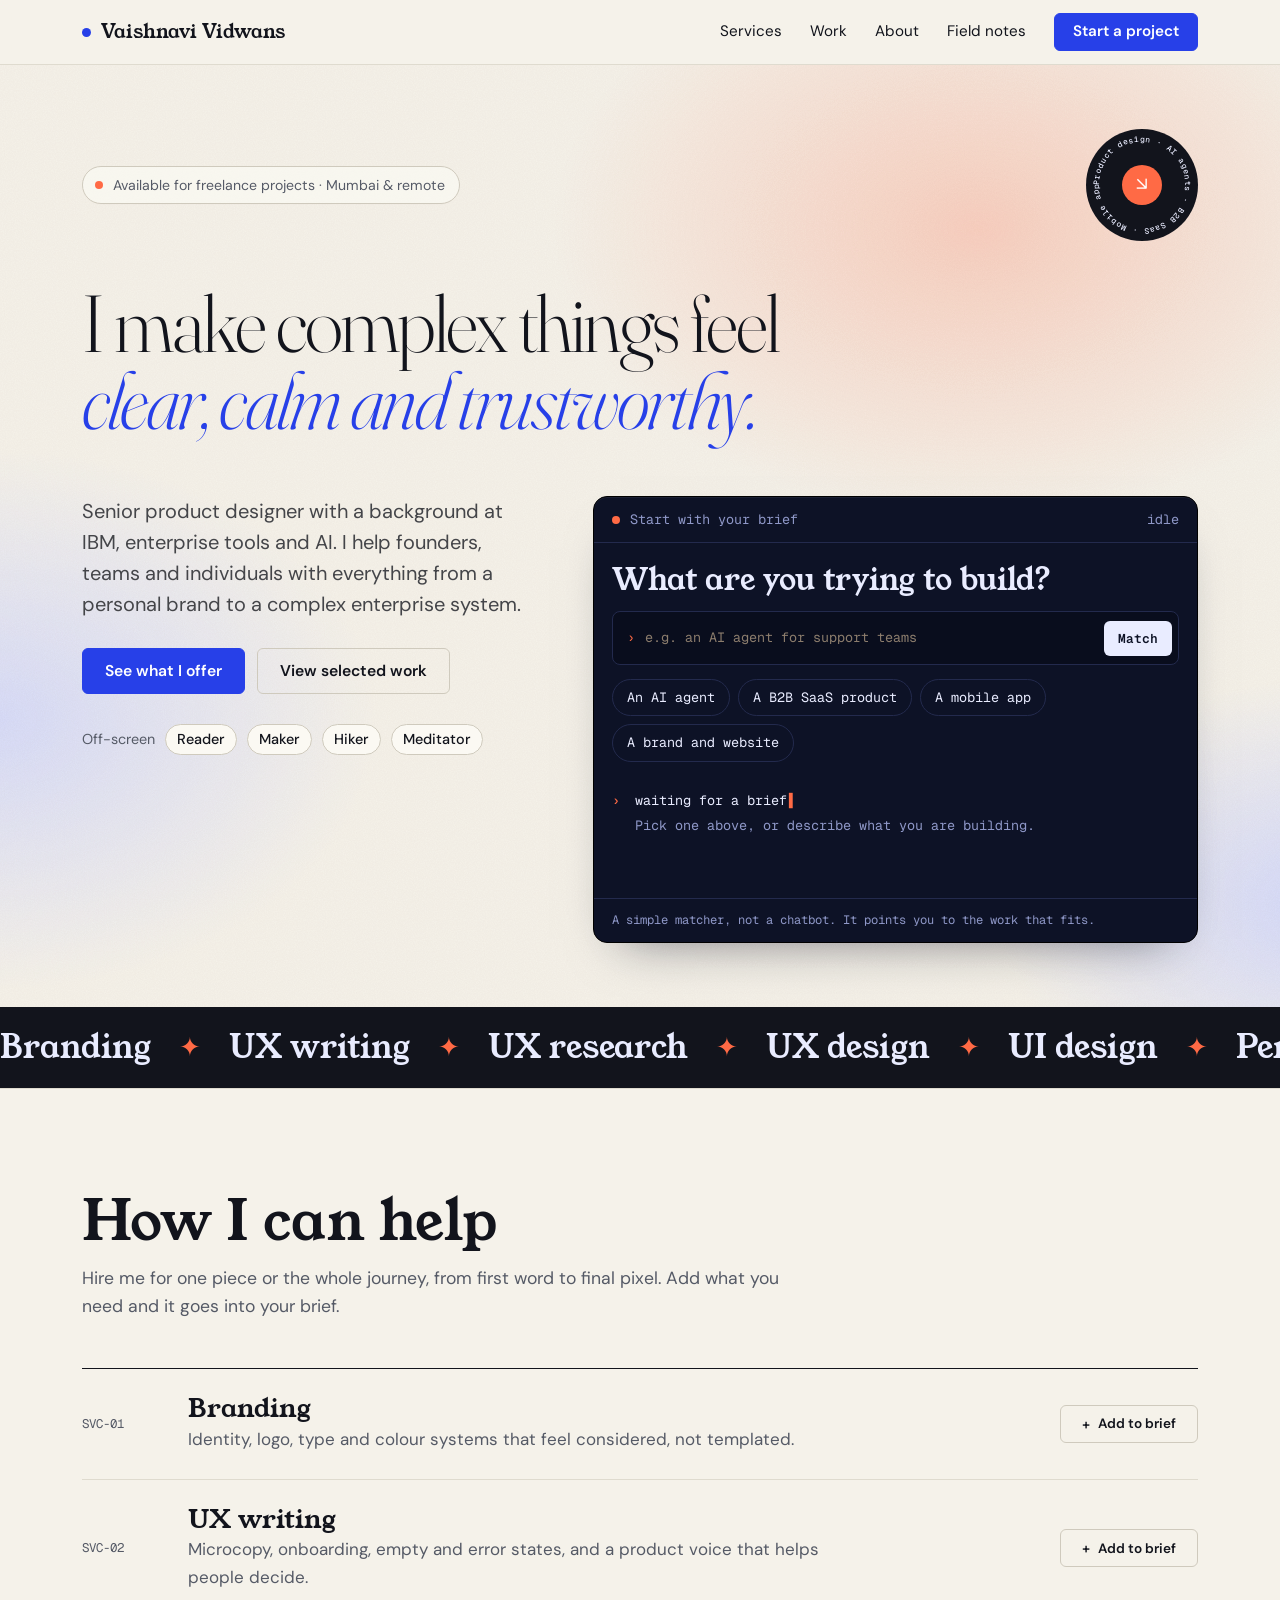
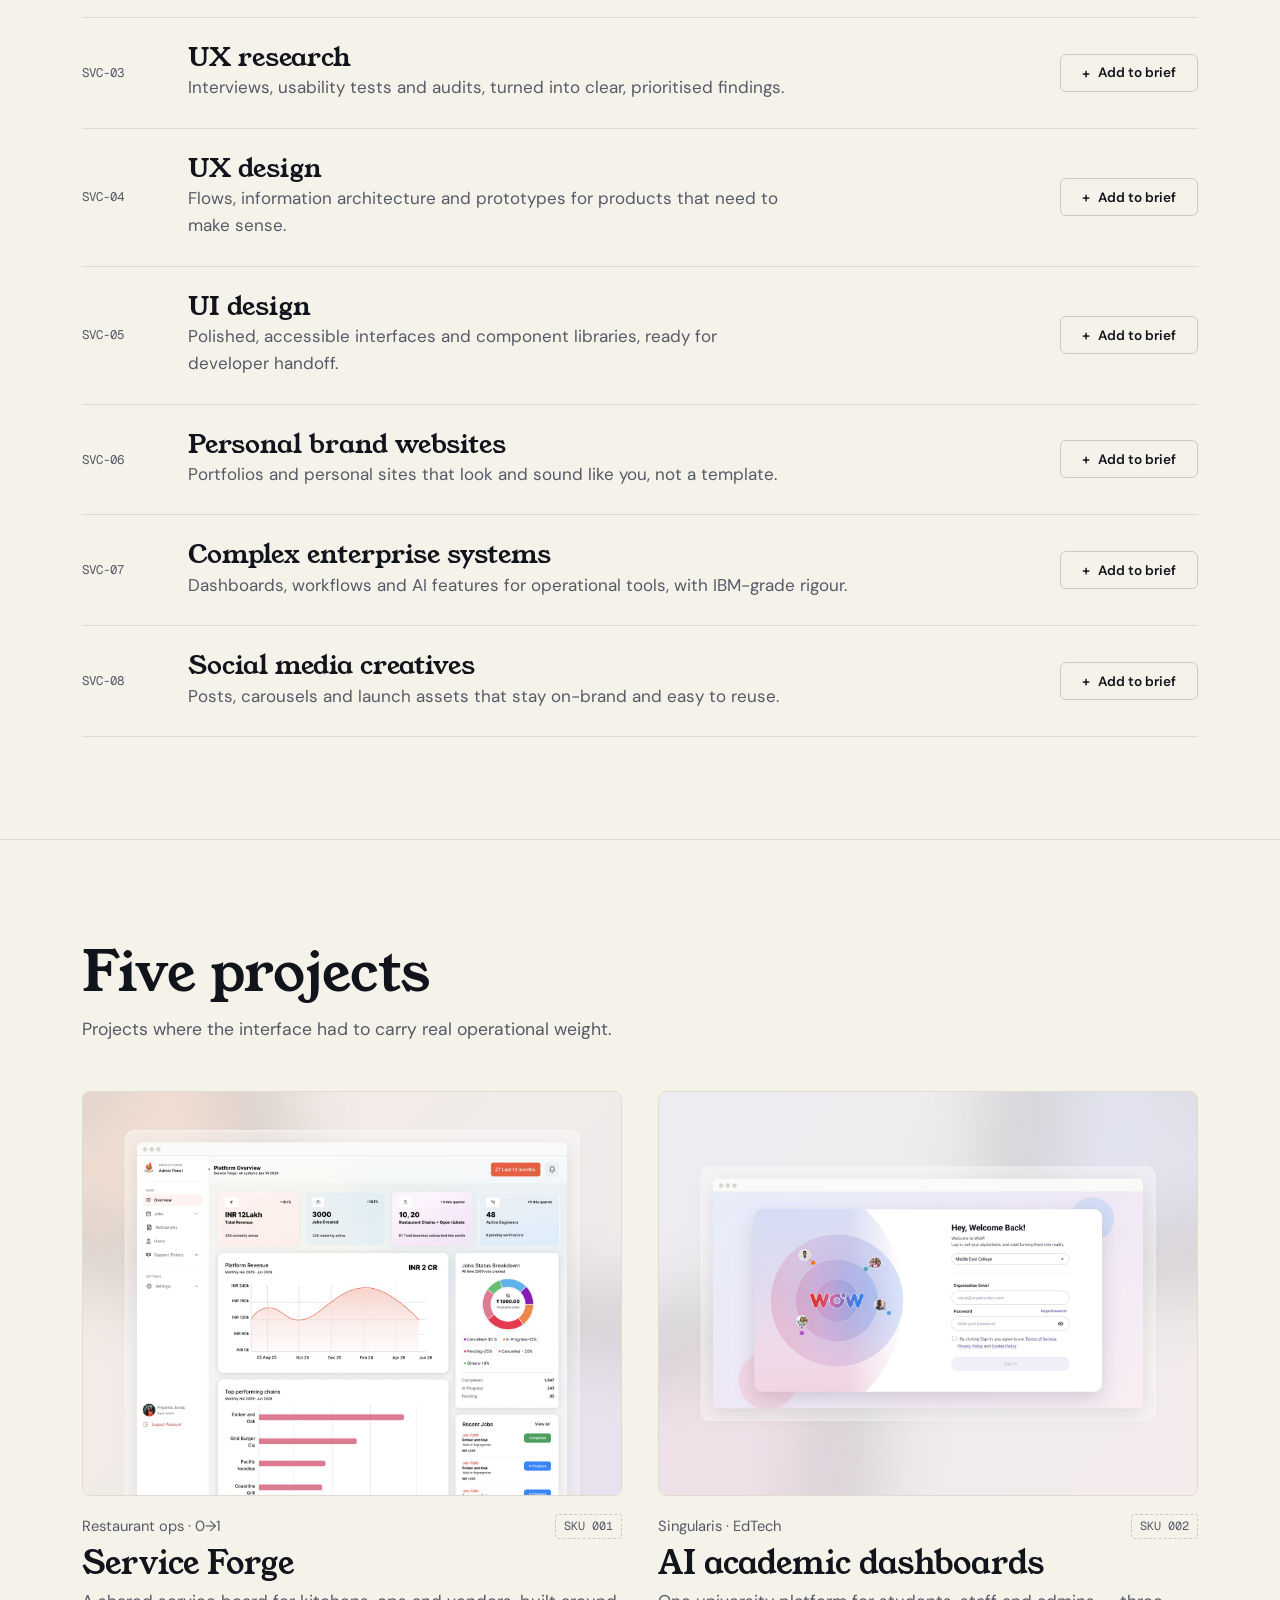
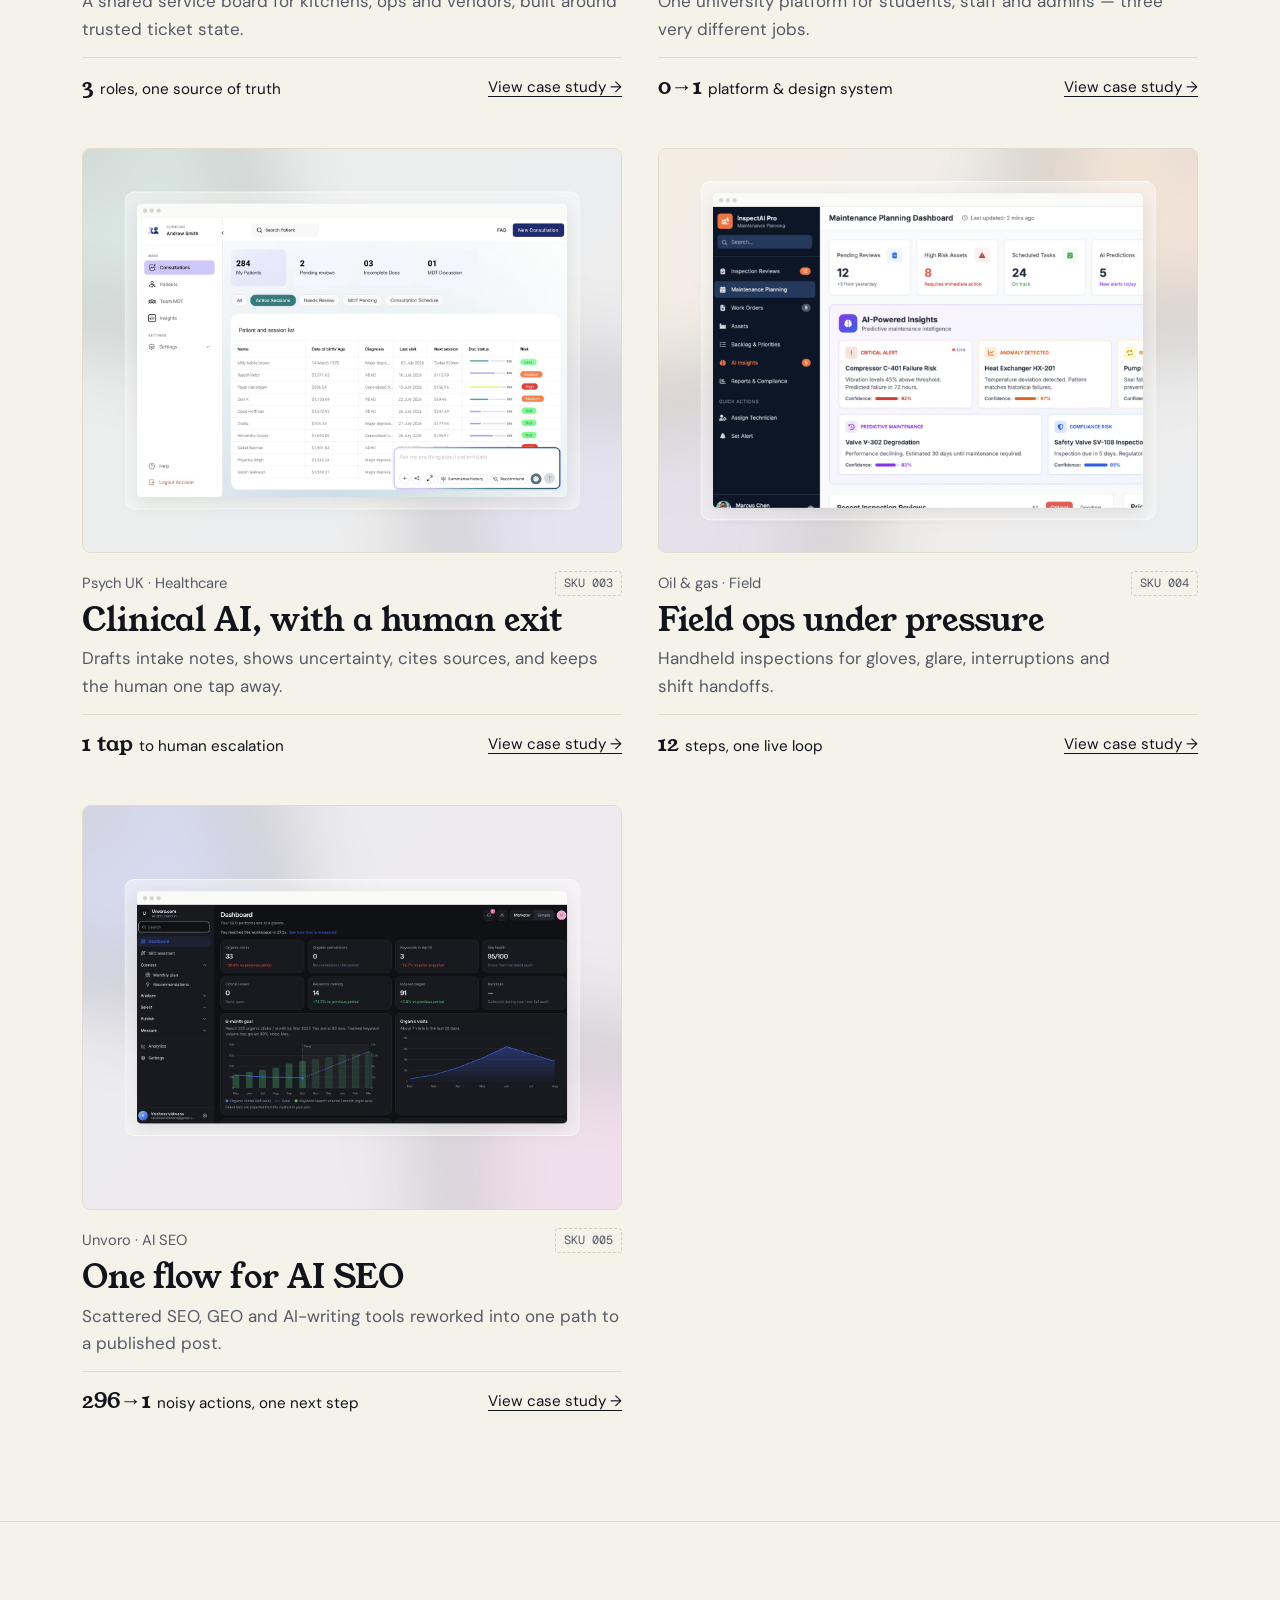
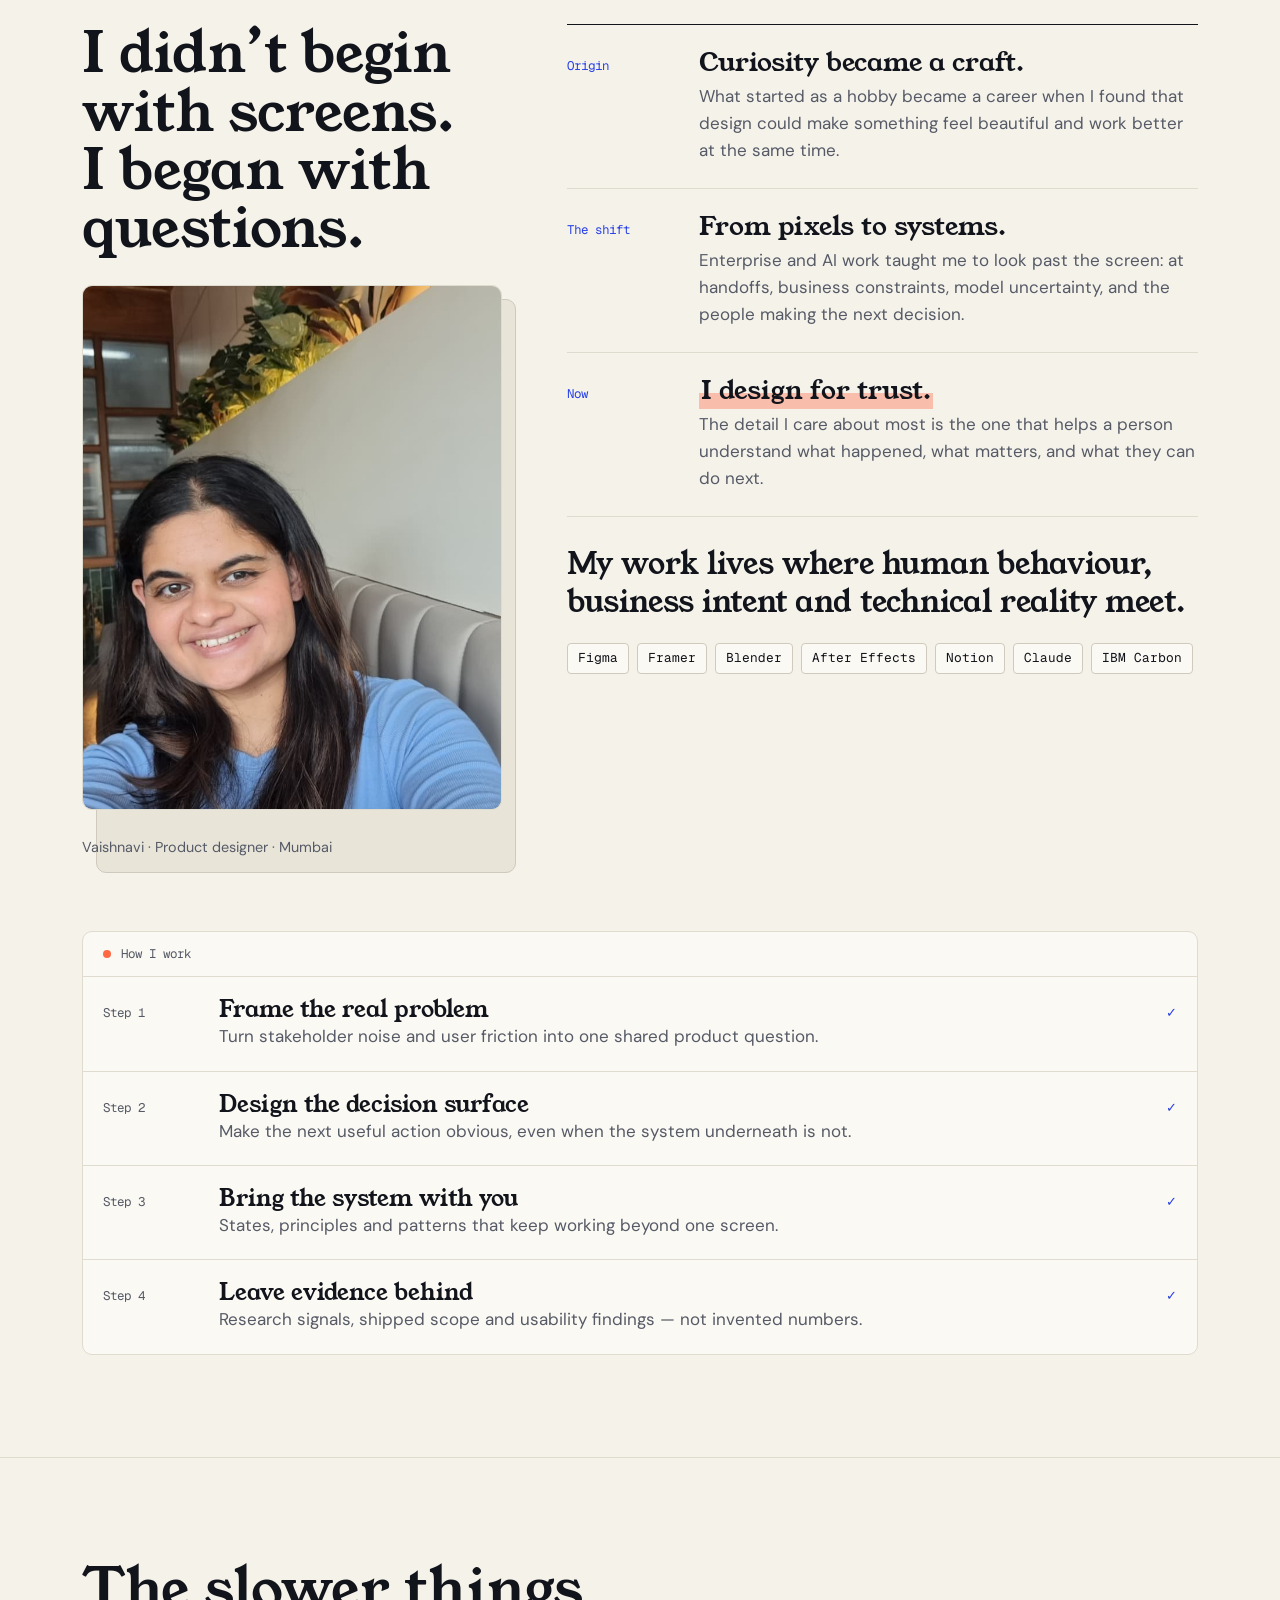
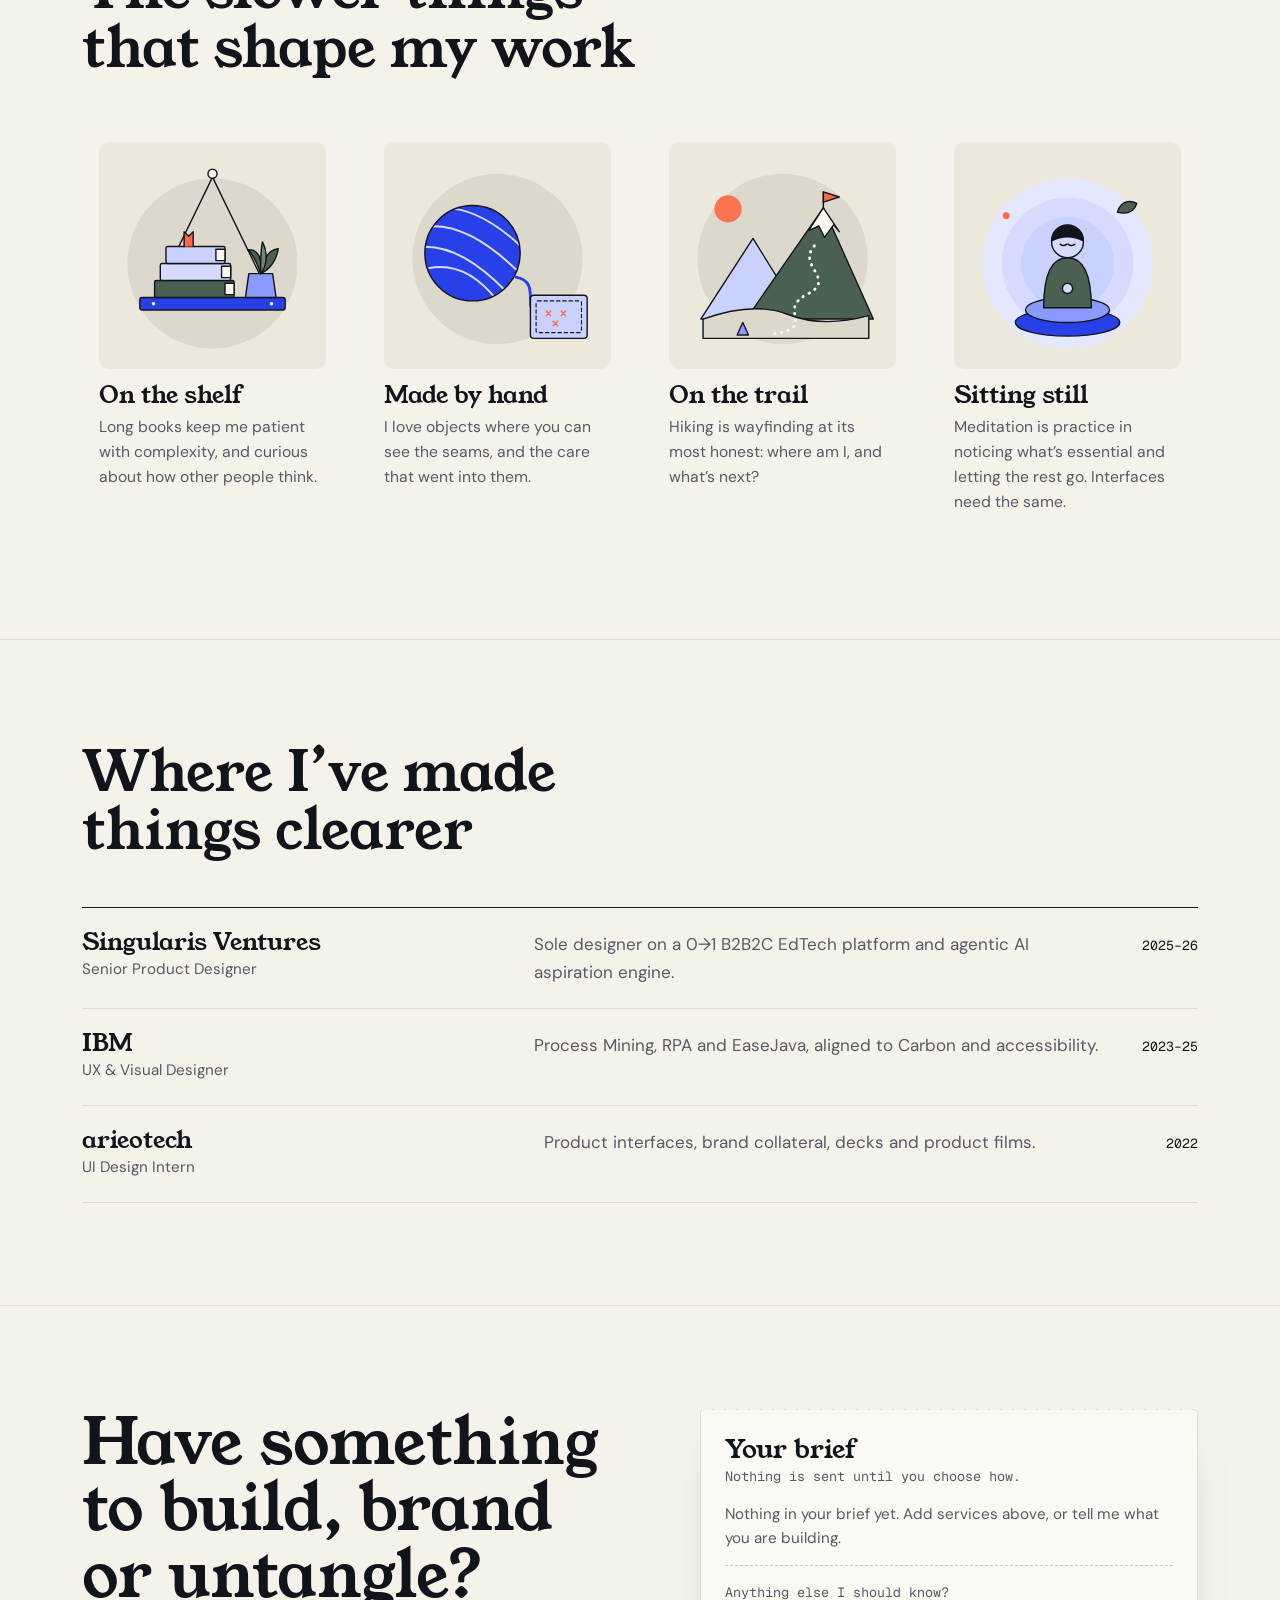
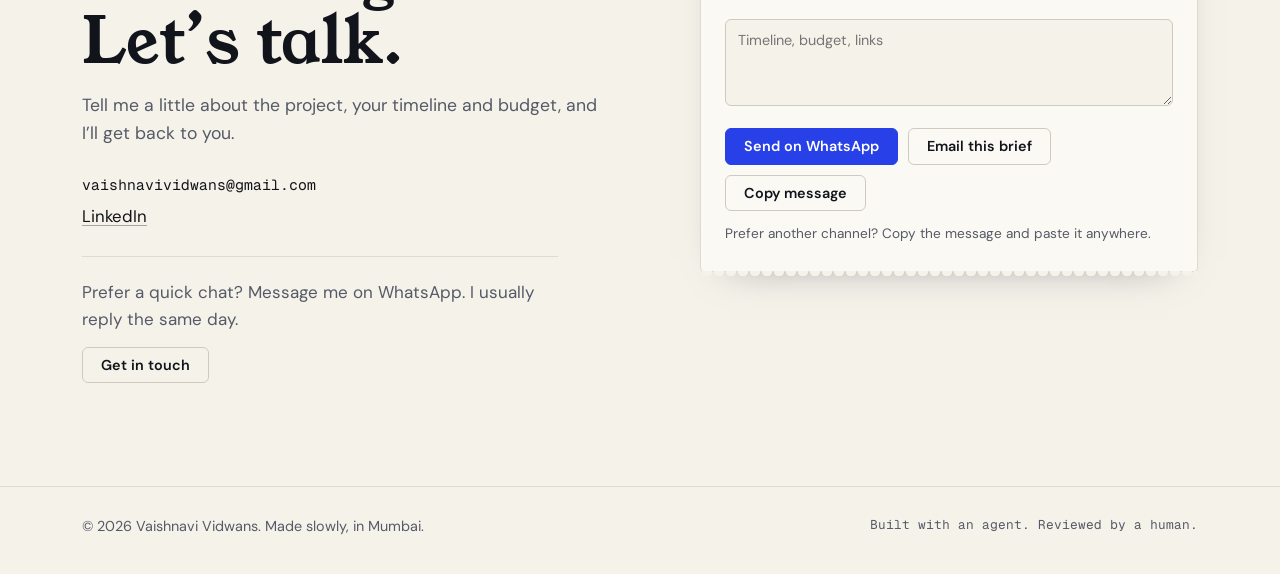
==== commit 458ab68d: "Cobalt palette, new hero and type, hover micro-interactions, centred portrait Co-Authored-By: Claude" ====
--- a/index.html
+++ b/index.html
@@ -11,10 +11,10 @@
 <meta property="og:image" content="https://vaishnavi-folio-psi.vercel.app/assets/og.jpg">
 <meta property="og:url" content="https://vaishnavi-folio-psi.vercel.app/">
 <meta name="twitter:card" content="summary_large_image">
-<meta name="theme-color" content="#FBF4EC">
+<meta name="theme-color" content="#f5f2ea">
 <link rel="preconnect" href="https://fonts.googleapis.com">
 <link rel="preconnect" href="https://fonts.gstatic.com" crossorigin>
-<link rel="stylesheet" href="https://fonts.googleapis.com/css2?family=DM+Sans:opsz,wght@9..40,400..700&family=DM+Serif+Display:ital@0;1&family=Geist+Mono:wght@400..600&display=swap">
+<link rel="stylesheet" href="https://fonts.googleapis.com/css2?family=DM+Sans:opsz,wght@9..40,400..700&family=Fraunces:ital,opsz,wght,SOFT,WONK@0,9..144,100..900,0..100,0..1;1,9..144,100..900,0..100,0..1&family=Young+Serif&family=Geist+Mono:wght@400..600&display=swap">
 <link rel="icon" href="/assets/favicon.svg" type="image/svg+xml">
 <link rel="stylesheet" href="/assets/home.css">
 </head>
@@ -40,8 +40,15 @@
 <main id="main">
   <section class="hero">
     <div class="wrap">
-      <p class="status"><i aria-hidden="true"></i>Available for freelance projects · Mumbai &amp; remote</p>
-      <h1>I make complex things feel clear, calm and trustworthy.</h1>
+      <div class="hero__top">
+        <p class="status"><i aria-hidden="true"></i>Available for freelance projects · Mumbai &amp; remote</p>
+        <a class="badge" href="/#work" aria-label="See selected work">
+          <svg viewBox="0 0 160 160" aria-hidden="true"><defs><path id="bc" d="M80,80 m-62,0 a62,62 0 1,1 124,0 a62,62 0 1,1 -124,0"/></defs>
+            <text><textPath href="#bc" startOffset="0">Product design · AI agents · B2B SaaS · Mobile apps · </textPath></text></svg>
+          <span class="badge__dot" aria-hidden="true">↘</span>
+        </a>
+      </div>
+      <h1 class="hero__title" aria-label="I make complex things feel clear, calm and trustworthy." data-vf><span class="hl hl--a" aria-hidden="true"><span class="w"><span class="c">I</span></span> <span class="w"><span class="c">m</span><span class="c">a</span><span class="c">k</span><span class="c">e</span></span> <span class="w"><span class="c">c</span><span class="c">o</span><span class="c">m</span><span class="c">p</span><span class="c">l</span><span class="c">e</span><span class="c">x</span></span> <span class="w"><span class="c">t</span><span class="c">h</span><span class="c">i</span><span class="c">n</span><span class="c">g</span><span class="c">s</span></span> <span class="w"><span class="c">f</span><span class="c">e</span><span class="c">e</span><span class="c">l</span></span></span> <span class="hl hl--b" aria-hidden="true"><span class="w"><span class="c">c</span><span class="c">l</span><span class="c">e</span><span class="c">a</span><span class="c">r</span><span class="c">,</span></span> <span class="w"><span class="c">c</span><span class="c">a</span><span class="c">l</span><span class="c">m</span></span> <span class="w"><span class="c">a</span><span class="c">n</span><span class="c">d</span></span> <span class="w"><span class="c">t</span><span class="c">r</span><span class="c">u</span><span class="c">s</span><span class="c">t</span><span class="c">w</span><span class="c">o</span><span class="c">r</span><span class="c">t</span><span class="c">h</span><span class="c">y</span><span class="c">.</span></span></span></h1>
       <div class="hero__grid">
         <div>
           <p class="hero__lede">Senior product designer with a background at IBM, enterprise tools and AI. I help founders, teams and individuals with everything from a personal brand to a complex enterprise system.</p>
@@ -80,6 +87,7 @@
         </section>
       </div>
     </div>
+    <div class="marquee" aria-hidden="true"><div class="marquee__track"><span>Branding</span><i aria-hidden="true">✦</i><span>UX writing</span><i aria-hidden="true">✦</i><span>UX research</span><i aria-hidden="true">✦</i><span>UX design</span><i aria-hidden="true">✦</i><span>UI design</span><i aria-hidden="true">✦</i><span>Personal brand websites</span><i aria-hidden="true">✦</i><span>Complex enterprise systems</span><i aria-hidden="true">✦</i><span>Social media creatives</span><i aria-hidden="true">✦</i><span>Branding</span><i aria-hidden="true">✦</i><span>UX writing</span><i aria-hidden="true">✦</i><span>UX research</span><i aria-hidden="true">✦</i><span>UX design</span><i aria-hidden="true">✦</i><span>UI design</span><i aria-hidden="true">✦</i><span>Personal brand websites</span><i aria-hidden="true">✦</i><span>Complex enterprise systems</span><i aria-hidden="true">✦</i><span>Social media creatives</span><i aria-hidden="true">✦</i></div></div>
   </section>
 
   <section class="section" id="services">
@@ -273,77 +281,77 @@
         
         <article class="note">
           <div class="art" aria-hidden="true"><svg viewBox="0 0 400 400" xmlns="http://www.w3.org/2000/svg" focusable="false">
-  <circle cx="200" cy="214" r="150" fill="#ecd6c4"/>
-  <path d="M96 276 L200 62 L304 276" fill="none" stroke="#1e1812" stroke-width="2.5" stroke-linejoin="round" stroke-linecap="round"/>
-  <circle cx="200" cy="56" r="8" fill="#fdf9f4" stroke="#1e1812" stroke-width="2.5" stroke-linejoin="round" stroke-linecap="round"/>
-  <rect x="72" y="274" width="256" height="22" rx="4" fill="#9a4021" stroke="#1e1812" stroke-width="2.5" stroke-linejoin="round" stroke-linecap="round"/>
-  <circle cx="96" cy="285" r="3" fill="#fdf9f4"/><circle cx="304" cy="285" r="3" fill="#fdf9f4"/>
-  <rect x="98" y="244" width="140" height="30" rx="3" fill="#4a6151" stroke="#1e1812" stroke-width="2.5" stroke-linejoin="round" stroke-linecap="round"/>
-  <rect x="222" y="249" width="16" height="20" fill="#fdf9f4" stroke="#1e1812" stroke-width="2.5" stroke-linejoin="round" stroke-linecap="round"/>
-  <rect x="108" y="214" width="124" height="30" rx="3" fill="#f0c9b5" stroke="#1e1812" stroke-width="2.5" stroke-linejoin="round" stroke-linecap="round"/>
-  <rect x="216" y="219" width="16" height="20" fill="#fdf9f4" stroke="#1e1812" stroke-width="2.5" stroke-linejoin="round" stroke-linecap="round"/>
-  <rect x="118" y="184" width="104" height="30" rx="3" fill="#bfe0cb" stroke="#1e1812" stroke-width="2.5" stroke-linejoin="round" stroke-linecap="round"/>
-  <rect x="206" y="189" width="16" height="20" fill="#fdf9f4" stroke="#1e1812" stroke-width="2.5" stroke-linejoin="round" stroke-linecap="round"/>
-  <path d="M150 184 V158 L158 166 L166 158 V184" fill="#e4572e" stroke="#1e1812" stroke-width="2.5" stroke-linejoin="round" stroke-linecap="round"/>
-  <path d="M258 274 L264 232 H306 L312 274 Z" fill="#c8805f" stroke="#1e1812" stroke-width="2.5" stroke-linejoin="round" stroke-linecap="round"/>
-  <path d="M285 232 C 276 206 270 196 262 190 C 280 188 288 204 285 232 Z" fill="#4a6151" stroke="#1e1812" stroke-width="2.5" stroke-linejoin="round" stroke-linecap="round"/>
-  <path d="M285 232 C 292 200 300 190 316 188 C 312 210 302 224 285 232 Z" fill="#4a6151" stroke="#1e1812" stroke-width="2.5" stroke-linejoin="round" stroke-linecap="round"/>
-  <path d="M285 232 C 285 212 284 196 288 176 C 298 196 296 218 285 232 Z" fill="#6f8c78" stroke="#1e1812" stroke-width="2.5" stroke-linejoin="round" stroke-linecap="round"/>
+  <circle cx="200" cy="214" r="150" fill="#dcd8cc"/>
+  <path d="M96 276 L200 62 L304 276" fill="none" stroke="#12141c" stroke-width="2.5" stroke-linejoin="round" stroke-linecap="round"/>
+  <circle cx="200" cy="56" r="8" fill="#fbf9f3" stroke="#12141c" stroke-width="2.5" stroke-linejoin="round" stroke-linecap="round"/>
+  <rect x="72" y="274" width="256" height="22" rx="4" fill="#2740e8" stroke="#12141c" stroke-width="2.5" stroke-linejoin="round" stroke-linecap="round"/>
+  <circle cx="96" cy="285" r="3" fill="#fbf9f3"/><circle cx="304" cy="285" r="3" fill="#fbf9f3"/>
+  <rect x="98" y="244" width="140" height="30" rx="3" fill="#4a6151" stroke="#12141c" stroke-width="2.5" stroke-linejoin="round" stroke-linecap="round"/>
+  <rect x="222" y="249" width="16" height="20" fill="#fbf9f3" stroke="#12141c" stroke-width="2.5" stroke-linejoin="round" stroke-linecap="round"/>
+  <rect x="108" y="214" width="124" height="30" rx="3" fill="#d5dbff" stroke="#12141c" stroke-width="2.5" stroke-linejoin="round" stroke-linecap="round"/>
+  <rect x="216" y="219" width="16" height="20" fill="#fbf9f3" stroke="#12141c" stroke-width="2.5" stroke-linejoin="round" stroke-linecap="round"/>
+  <rect x="118" y="184" width="104" height="30" rx="3" fill="#c9d1ff" stroke="#12141c" stroke-width="2.5" stroke-linejoin="round" stroke-linecap="round"/>
+  <rect x="206" y="189" width="16" height="20" fill="#fbf9f3" stroke="#12141c" stroke-width="2.5" stroke-linejoin="round" stroke-linecap="round"/>
+  <path d="M150 184 V158 L158 166 L166 158 V184" fill="#ff6a45" stroke="#12141c" stroke-width="2.5" stroke-linejoin="round" stroke-linecap="round"/>
+  <path d="M258 274 L264 232 H306 L312 274 Z" fill="#8a9bff" stroke="#12141c" stroke-width="2.5" stroke-linejoin="round" stroke-linecap="round"/>
+  <path d="M285 232 C 276 206 270 196 262 190 C 280 188 288 204 285 232 Z" fill="#4a6151" stroke="#12141c" stroke-width="2.5" stroke-linejoin="round" stroke-linecap="round"/>
+  <path d="M285 232 C 292 200 300 190 316 188 C 312 210 302 224 285 232 Z" fill="#4a6151" stroke="#12141c" stroke-width="2.5" stroke-linejoin="round" stroke-linecap="round"/>
+  <path d="M285 232 C 285 212 284 196 288 176 C 298 196 296 218 285 232 Z" fill="#6f8c78" stroke="#12141c" stroke-width="2.5" stroke-linejoin="round" stroke-linecap="round"/>
 </svg></div>
           <h3>On the shelf</h3>
           <p>Long books keep me patient with complexity, and curious about how other people think.</p>
         </article>
         <article class="note">
           <div class="art" aria-hidden="true"><svg viewBox="0 0 400 400" xmlns="http://www.w3.org/2000/svg" focusable="false">
-  <circle cx="200" cy="206" r="150" fill="#ecd6c4"/>
+  <circle cx="200" cy="206" r="150" fill="#dcd8cc"/>
   <clipPath id="yarn"><circle cx="156" cy="196" r="84"/></clipPath>
-  <circle cx="156" cy="196" r="84" fill="#9a4021"/>
-  <g clip-path="url(#yarn)" fill="none" stroke="#f2cdb9" stroke-width="3.5" stroke-linecap="round">
+  <circle cx="156" cy="196" r="84" fill="#2740e8"/>
+  <g clip-path="url(#yarn)" fill="none" stroke="#d5dbff" stroke-width="3.5" stroke-linecap="round">
     <path d="M70 150 Q142 138 232 224"/>
     <path d="M90 118 Q162 106 250 192"/>
     <path d="M56 186 Q128 174 214 262"/>
     <path d="M114 100 Q186 88 262 160"/>
     <path d="M80 222 Q146 210 200 280"/>
   </g>
-  <circle cx="156" cy="196" r="84" fill="none" stroke="#1e1812" stroke-width="2.5" stroke-linejoin="round" stroke-linecap="round"/>
-  <path d="M232 238 C 282 246 236 306 278 300" fill="none" stroke="#9a4021" stroke-width="5" stroke-linecap="round"/>
-  <rect x="258" y="270" width="100" height="76" rx="6" fill="#bfe0cb" stroke="#1e1812" stroke-width="2.5" stroke-linejoin="round" stroke-linecap="round"/>
-  <rect x="268" y="280" width="80" height="56" rx="3" fill="none" stroke="#1e1812" stroke-width="2" stroke-dasharray="6 5" stroke-linecap="round"/>
-  <path d="M286 298 l8 8 m0 -8 l-8 8 M312 298 l8 8 m0 -8 l-8 8 M298 316 l8 8 m0 -8 l-8 8" fill="none" stroke="#e4572e" stroke-width="2.5" stroke-linecap="round"/>
+  <circle cx="156" cy="196" r="84" fill="none" stroke="#12141c" stroke-width="2.5" stroke-linejoin="round" stroke-linecap="round"/>
+  <path d="M232 238 C 282 246 236 306 278 300" fill="none" stroke="#2740e8" stroke-width="5" stroke-linecap="round"/>
+  <rect x="258" y="270" width="100" height="76" rx="6" fill="#c9d1ff" stroke="#12141c" stroke-width="2.5" stroke-linejoin="round" stroke-linecap="round"/>
+  <rect x="268" y="280" width="80" height="56" rx="3" fill="none" stroke="#12141c" stroke-width="2" stroke-dasharray="6 5" stroke-linecap="round"/>
+  <path d="M286 298 l8 8 m0 -8 l-8 8 M312 298 l8 8 m0 -8 l-8 8 M298 316 l8 8 m0 -8 l-8 8" fill="none" stroke="#ff6a45" stroke-width="2.5" stroke-linecap="round"/>
 </svg></div>
           <h3>Made by hand</h3>
           <p>I love objects where you can see the seams, and the care that went into them.</p>
         </article>
         <article class="note">
           <div class="art" aria-hidden="true"><svg viewBox="0 0 400 400" xmlns="http://www.w3.org/2000/svg" focusable="false">
-  <circle cx="200" cy="206" r="150" fill="#ecd6c4"/>
-  <circle cx="104" cy="118" r="24" fill="#e4572e" opacity=".9"/>
-  <path d="M56 312 L148 170 L236 312 Z" fill="#bfe0cb" stroke="#1e1812" stroke-width="2.5" stroke-linejoin="round" stroke-linecap="round"/>
-  <path d="M136 312 L272 116 L360 312 Z" fill="#4a6151" stroke="#1e1812" stroke-width="2.5" stroke-linejoin="round" stroke-linecap="round"/>
-  <path d="M272 116 L246 156 L264 148 L274 168 L290 146 L300 158 Z" fill="#fdf9f4" stroke="#1e1812" stroke-width="2.5" stroke-linejoin="round" stroke-linecap="round"/>
-  <path d="M272 116 V88" fill="none" stroke="#1e1812" stroke-width="2.5" stroke-linejoin="round" stroke-linecap="round"/>
-  <path d="M272 88 L300 97 L272 106 Z" fill="#e4572e" stroke="#1e1812" stroke-width="2.5" stroke-linejoin="round" stroke-linecap="round"/>
-  <path d="M60 312 Q 150 280 210 304 T 352 306 V 346 H 60 Z" fill="#e9d3c0" stroke="#1e1812" stroke-width="2.5" stroke-linejoin="round" stroke-linecap="round"/>
-  <path d="M186 338 C 262 326 188 296 244 268 S 214 214 264 176" fill="none" stroke="#fdf9f4" stroke-width="5" stroke-linecap="round" stroke-dasharray="1 11"/>
-  <path d="M120 340 l10 -22 l10 22 Z" fill="#c8805f" stroke="#1e1812" stroke-width="2.5" stroke-linejoin="round" stroke-linecap="round"/>
+  <circle cx="200" cy="206" r="150" fill="#dcd8cc"/>
+  <circle cx="104" cy="118" r="24" fill="#ff6a45" opacity=".9"/>
+  <path d="M56 312 L148 170 L236 312 Z" fill="#c9d1ff" stroke="#12141c" stroke-width="2.5" stroke-linejoin="round" stroke-linecap="round"/>
+  <path d="M136 312 L272 116 L360 312 Z" fill="#4a6151" stroke="#12141c" stroke-width="2.5" stroke-linejoin="round" stroke-linecap="round"/>
+  <path d="M272 116 L246 156 L264 148 L274 168 L290 146 L300 158 Z" fill="#fbf9f3" stroke="#12141c" stroke-width="2.5" stroke-linejoin="round" stroke-linecap="round"/>
+  <path d="M272 116 V88" fill="none" stroke="#12141c" stroke-width="2.5" stroke-linejoin="round" stroke-linecap="round"/>
+  <path d="M272 88 L300 97 L272 106 Z" fill="#ff6a45" stroke="#12141c" stroke-width="2.5" stroke-linejoin="round" stroke-linecap="round"/>
+  <path d="M60 312 Q 150 280 210 304 T 352 306 V 346 H 60 Z" fill="#dcd8cc" stroke="#12141c" stroke-width="2.5" stroke-linejoin="round" stroke-linecap="round"/>
+  <path d="M186 338 C 262 326 188 296 244 268 S 214 214 264 176" fill="none" stroke="#fbf9f3" stroke-width="5" stroke-linecap="round" stroke-dasharray="1 11"/>
+  <path d="M120 340 l10 -22 l10 22 Z" fill="#8a9bff" stroke="#12141c" stroke-width="2.5" stroke-linejoin="round" stroke-linecap="round"/>
 </svg></div>
           <h3>On the trail</h3>
           <p>Hiking is wayfinding at its most honest: where am I, and what’s next?</p>
         </article>
         <article class="note">
           <div class="art" aria-hidden="true"><svg viewBox="0 0 400 400" xmlns="http://www.w3.org/2000/svg" focusable="false">
-  <circle cx="200" cy="214" r="150" fill="#e6f1ea"/>
-  <circle cx="200" cy="214" r="116" fill="#d2e7da"/>
-  <circle cx="200" cy="214" r="82" fill="#bfe0cb"/>
-  <ellipse cx="200" cy="318" rx="92" ry="24" fill="#9a4021" stroke="#1e1812" stroke-width="2.5" stroke-linejoin="round" stroke-linecap="round"/>
-  <ellipse cx="200" cy="296" rx="74" ry="22" fill="#c8805f" stroke="#1e1812" stroke-width="2.5" stroke-linejoin="round" stroke-linecap="round"/>
-  <path d="M158 292 C 158 236 172 204 200 204 C 228 204 242 236 242 292 Z" fill="#4a6151" stroke="#1e1812" stroke-width="2.5" stroke-linejoin="round" stroke-linecap="round"/>
-  <circle cx="200" cy="258" r="9" fill="#f0c9b5" stroke="#1e1812" stroke-width="2.5" stroke-linejoin="round" stroke-linecap="round"/>
-  <circle cx="200" cy="176" r="28" fill="#f0c9b5" stroke="#1e1812" stroke-width="2.5" stroke-linejoin="round" stroke-linecap="round"/>
-  <path d="M172 174 A28 28 0 0 1 228 174 Q200 160 172 174 Z" fill="#1e1812" stroke="#1e1812" stroke-width="2.5" stroke-linejoin="round" stroke-linecap="round"/>
-  <path d="M187 180 q6 5 12 0 M201 180 q6 5 12 0" fill="none" stroke="#1e1812" stroke-width="2.5" stroke-linejoin="round" stroke-linecap="round" stroke-width="2"/>
-  <path d="M322 108 C 306 100 292 108 288 124 C 306 128 318 122 322 108 Z" fill="#4a6151" stroke="#1e1812" stroke-width="2.5" stroke-linejoin="round" stroke-linecap="round"/>
-  <circle cx="92" cy="130" r="6" fill="#e4572e"/>
+  <circle cx="200" cy="214" r="150" fill="#e4e8ff"/>
+  <circle cx="200" cy="214" r="116" fill="#d5dbff"/>
+  <circle cx="200" cy="214" r="82" fill="#c9d1ff"/>
+  <ellipse cx="200" cy="318" rx="92" ry="24" fill="#2740e8" stroke="#12141c" stroke-width="2.5" stroke-linejoin="round" stroke-linecap="round"/>
+  <ellipse cx="200" cy="296" rx="74" ry="22" fill="#8a9bff" stroke="#12141c" stroke-width="2.5" stroke-linejoin="round" stroke-linecap="round"/>
+  <path d="M158 292 C 158 236 172 204 200 204 C 228 204 242 236 242 292 Z" fill="#4a6151" stroke="#12141c" stroke-width="2.5" stroke-linejoin="round" stroke-linecap="round"/>
+  <circle cx="200" cy="258" r="9" fill="#d5dbff" stroke="#12141c" stroke-width="2.5" stroke-linejoin="round" stroke-linecap="round"/>
+  <circle cx="200" cy="176" r="28" fill="#d5dbff" stroke="#12141c" stroke-width="2.5" stroke-linejoin="round" stroke-linecap="round"/>
+  <path d="M172 174 A28 28 0 0 1 228 174 Q200 160 172 174 Z" fill="#12141c" stroke="#12141c" stroke-width="2.5" stroke-linejoin="round" stroke-linecap="round"/>
+  <path d="M187 180 q6 5 12 0 M201 180 q6 5 12 0" fill="none" stroke="#12141c" stroke-width="2.5" stroke-linejoin="round" stroke-linecap="round" stroke-width="2"/>
+  <path d="M322 108 C 306 100 292 108 288 124 C 306 128 318 122 322 108 Z" fill="#4a6151" stroke="#12141c" stroke-width="2.5" stroke-linejoin="round" stroke-linecap="round"/>
+  <circle cx="92" cy="130" r="6" fill="#ff6a45"/>
 </svg></div>
           <h3>Sitting still</h3>
           <p>Meditation is practice in noticing what’s essential and letting the rest go. Interfaces need the same.</p>
--- a/assets/home.css
+++ b/assets/home.css
@@ -4,24 +4,25 @@
    console (the machine). Paper does the reading, the console does the doing.
    ------------------------------------------------------------------ */
 :root {
-  --bg: #fbf4ec;
-  --paper: #fdf9f4;
-  --tint: #f3e5d8;
-  --chip: #f0dfd0;
-  --mint: #bfe0cb;
-  --line: #e6d6c7;
-  --line-strong: #d3bfae;
-  --ink: #1e1812;
-  --muted: #5b4f45;
-  --accent: #9a4021;
-  --accent-ink: #fffaf4;
-  --signal: #e4572e;
-  --console: #1d1814;
-  --console-line: #3a3028;
-  --console-fg: #f4e9dc;
-  --console-dim: #b2a392;
-
-  --font-display: "DM Serif Display", "Iowan Old Style", Georgia, serif;
+  --bg: #f5f2ea;
+  --paper: #fbf9f3;
+  --tint: #ece8dc;
+  --chip: #e8e4d8;
+  --mint: #c9d1ff;
+  --line: #dfdbcf;
+  --line-strong: #cfcabd;
+  --ink: #12141c;
+  --muted: #555a66;
+  --accent: #2740e8;
+  --accent-ink: #ffffff;
+  --signal: #ff6a45;
+  --console: #0d1226;
+  --console-line: #232a4d;
+  --console-fg: #e9ecff;
+  --console-dim: #8f98c8;
+
+  --font-display: "Young Serif", "Iowan Old Style", Georgia, serif;
+  --font-hero: "Fraunces", "Iowan Old Style", Georgia, serif;
   --font-body: "DM Sans", system-ui, -apple-system, "Segoe UI", sans-serif;
   --font-mono: "Geist Mono", ui-monospace, "SF Mono", Menlo, Consolas, monospace;
 
@@ -101,7 +102,7 @@
   text-decoration: none; cursor: pointer;
   transition: background-color .15s ease, transform .15s ease;
 }
-.btn:hover { background: #823519; }
+.btn:hover { background: #1d31c4; }
 .btn--ghost { background: transparent; color: var(--ink); border-color: var(--line-strong); }
 .btn--ghost:hover { background: var(--paper); border-color: var(--ink); }
 .btn--lg { padding: 14px 22px; font-size: 0.98rem; }
@@ -111,13 +112,7 @@
 .status { display: inline-flex; align-items: center; gap: 10px; font-size: 0.9rem; color: var(--muted); }
 .status i { width: 8px; height: 8px; border-radius: 50%; background: var(--signal); box-shadow: 0 0 0 0 color-mix(in srgb, var(--signal) 55%, transparent); animation: pulse 2.4s ease-out infinite; }
 @keyframes pulse { 70%, 100% { box-shadow: 0 0 0 9px transparent; } }
-.hero h1 {
-  margin-top: 22px;
-  font-size: clamp(2.7rem, 7.4vw, 6.1rem);
-  line-height: 1;
-  letter-spacing: -0.015em;
-  max-width: 13.5em;
-}
+
 .hero__grid { display: grid; gap: clamp(32px, 5vw, 64px); margin-top: clamp(32px, 5vw, 56px); align-items: start; }
 @media (min-width: 960px) { .hero__grid { grid-template-columns: minmax(0, 0.85fr) minmax(0, 1.15fr); } }
 .hero__lede { color: var(--muted); font-size: 1.15rem; max-width: 34em; }
@@ -131,7 +126,7 @@
   color: var(--console-fg);
   border-radius: 14px;
   border: 1px solid #000;
-  box-shadow: 0 1px 0 rgba(255,255,255,.06) inset, 0 24px 48px -28px rgba(60, 28, 10, .55);
+  box-shadow: 0 1px 0 rgba(255,255,255,.06) inset, 0 24px 48px -28px rgba(13, 18, 38, .55);
   overflow: hidden;
   font-family: var(--font-mono);
   font-size: 0.84rem;
@@ -141,7 +136,7 @@
 .console__bar .state { margin-left: auto; }
 .console__body { padding: 20px 18px 8px; }
 .console label { display: block; font-family: var(--font-display); font-size: clamp(1.4rem, 3vw, 1.85rem); line-height: 1.15; color: var(--console-fg); margin-bottom: 14px; }
-.console__field { display: flex; align-items: center; gap: 10px; border: 1px solid var(--console-line); border-radius: 8px; padding: 6px 6px 6px 14px; background: #15110e; }
+.console__field { display: flex; align-items: center; gap: 10px; border: 1px solid var(--console-line); border-radius: 8px; padding: 6px 6px 6px 14px; background: #090d1d; }
 .console__field:focus-within { border-color: var(--signal); }
 .console__field .prompt { color: var(--signal); }
 .console__field input { flex: 1; min-width: 0; background: transparent; border: 0; color: var(--console-fg); font: inherit; padding: 9px 0; outline: none; }
@@ -155,7 +150,7 @@
   transition: background-color .15s ease, border-color .15s ease;
 }
 .chip:hover { border-color: var(--console-dim); }
-.chip[aria-pressed="true"] { background: var(--signal); border-color: var(--signal); color: #1a0d06; font-weight: 600; }
+.chip[aria-pressed="true"] { background: var(--signal); border-color: var(--signal); color: #1a0a05; font-weight: 600; }
 .console__out { padding: 18px 18px 6px; min-height: 9.5em; }
 .tl { display: grid; grid-template-columns: 1.1em 1fr; gap: 0 8px; padding: 2px 0; color: var(--console-fg); }
 .tl--dim { color: var(--console-dim); }
@@ -216,7 +211,7 @@
   bottom: calc(16px + env(safe-area-inset-bottom, 0px));
   display: flex; align-items: center; gap: 14px;
   background: var(--ink); color: var(--bg); border-radius: 999px; padding: 8px 8px 8px 20px;
-  box-shadow: 0 14px 36px -14px rgba(30, 24, 18, .6);
+  box-shadow: 0 14px 36px -14px rgba(18, 20, 28, .6);
   font-size: 0.92rem; max-width: calc(100vw - 32px);
 }
 .cartbar[hidden] { display: none; }
@@ -229,7 +224,7 @@
 .card { position: relative; display: block; text-decoration: none; }
 .card .shot { aspect-ratio: 4 / 3; border-radius: 8px; transition: transform .35s ease, box-shadow .35s ease; }
 .card .shot img { object-position: center; background: var(--chip); transition: transform .6s cubic-bezier(.2,.7,.2,1); }
-.card:hover .shot { transform: translateY(-4px); box-shadow: 0 18px 36px rgba(34, 35, 31, .12); }
+.card:hover .shot { transform: translateY(-4px); box-shadow: 0 18px 36px rgba(18, 20, 28, .12); }
 .card:hover .shot img { transform: scale(1.035); }
 [data-tilt] .shot { transform-style: preserve-3d; will-change: transform; }
 .card__body { display: grid; gap: 8px; padding-top: 18px; }
@@ -250,10 +245,10 @@
 .shot__ph { display: none; position: absolute; inset: 0; place-items: center; padding: 8%; }
 .shot.is-missing img { display: none; }
 .shot.is-missing .shot__ph { display: grid; }
-.ph-win { width: min(78%, 520px); aspect-ratio: 16 / 10; background: #fff; border-radius: 8px; box-shadow: 0 16px 36px -18px rgba(60, 28, 10, .4); padding: 10px 12px; display: grid; grid-template-rows: auto 1fr; gap: 10px; }
+.ph-win { width: min(78%, 520px); aspect-ratio: 16 / 10; background: #fff; border-radius: 8px; box-shadow: 0 16px 36px -18px rgba(13, 18, 38, .4); padding: 10px 12px; display: grid; grid-template-rows: auto 1fr; gap: 10px; }
 .ph-win i { display: inline-block; width: 7px; height: 7px; border-radius: 50%; background: #e3d6cb; margin-right: 5px; }
 .ph-win div { background:
-  linear-gradient(#f3e5d8, #f3e5d8) 0 0 / 28% 100% no-repeat,
+  linear-gradient(#ece8dc, #ece8dc) 0 0 / 28% 100% no-repeat,
   linear-gradient(#f9efe6, #f9efe6) 34% 0 / 64% 38% no-repeat,
   linear-gradient(#f1d7c9, #f1d7c9) 34% 52% / 30% 48% no-repeat,
   linear-gradient(#f6e6da, #f6e6da) 68% 52% / 30% 48% no-repeat; border-radius: 4px; }
@@ -296,7 +291,7 @@
 @media (min-width: 1000px) { .notes { grid-template-columns: repeat(4, minmax(0, 1fr)); } }
 .note .art { aspect-ratio: 1 / 1; border-radius: 10px; overflow: hidden; background: var(--tint); transition: transform .3s ease, box-shadow .3s ease; }
 .note .art svg { display: block; width: 100%; height: 100%; }
-.note:hover .art { transform: translateY(-4px); box-shadow: 0 14px 30px rgba(34, 35, 31, .10); }
+.note:hover .art { transform: translateY(-4px); box-shadow: 0 14px 30px rgba(18, 20, 28, .10); }
 .note h3 { font-size: 1.45rem; margin-top: 14px; }
 .note p { color: var(--muted); font-size: 0.98rem; margin-top: 6px; }
 
@@ -321,7 +316,7 @@
 .receipt {
   background: var(--paper); border: 1px solid var(--line); border-radius: 4px;
   padding: 26px 24px; font-family: var(--font-mono); font-size: 0.84rem; position: relative;
-  box-shadow: 0 18px 40px -30px rgba(60, 28, 10, .5);
+  box-shadow: 0 18px 40px -30px rgba(13, 18, 38, .5);
 }
 .receipt::before, .receipt::after { content: ""; position: absolute; left: 0; right: 0; height: 8px; background: radial-gradient(circle at 6px 0, var(--bg) 5px, transparent 5.5px) 0 0 / 12px 8px repeat-x; }
 .receipt::before { top: -8px; transform: scaleY(-1); }
@@ -445,6 +440,139 @@
 .chat-strip h2 { font-size: 1.8rem; }
 .chat-strip p { color: var(--muted); margin-top: 4px; }
 
+
+/* ==================================================================
+   Round 2: type, hero, hover and micro-interactions
+   Hero = Fraunces (variable, reacts to the cursor). Titles = Instrument Serif.
+   ================================================================== */
+h1, h2, h3, h4 { letter-spacing: 0; line-height: 1.04; }
+.section__head h2, .about h2 { font-size: clamp(2.2rem, 4.6vw, 3.5rem); }
+.contact h2 { font-size: clamp(2.4rem, 5.2vw, 4rem); }
+.svc h3 { font-size: 1.6rem; } .passage h3 { font-size: 1.65rem; } .ledger h3 { font-size: 1.5rem; }
+.note h3 { font-size: 1.5rem; } .card h3 { font-size: clamp(1.7rem, 2.6vw, 2rem); }
+.brand { font-size: 1.2rem; }
+.closing { font-size: clamp(1.45rem, 2.4vw, 1.9rem); }
+
+/* Hero */
+.hero { position: relative; isolation: isolate; overflow: hidden; padding-block: clamp(28px, 5vw, 64px) 0; --mx: 72%; --my: 30%; }
+.hero::before {
+  content: ""; position: absolute; inset: -20% -10% auto; height: 120%; z-index: -2; pointer-events: none;
+  background:
+    radial-gradient(38rem 26rem at var(--mx) var(--my), color-mix(in srgb, var(--signal) 26%, transparent), transparent 70%),
+    radial-gradient(34rem 24rem at 8% 70%, color-mix(in srgb, var(--mint) 70%, transparent), transparent 70%),
+    radial-gradient(30rem 20rem at 95% 85%, color-mix(in srgb, #c9d1ff 80%, transparent), transparent 70%);
+  transition: background-position .3s;
+}
+.hero::after { /* paper grain */
+  content: ""; position: absolute; inset: 0; z-index: -1; pointer-events: none; opacity: .35; mix-blend-mode: multiply;
+  background-image: url("data:image/svg+xml;utf8,<svg xmlns='http://www.w3.org/2000/svg' width='160' height='160'><filter id='n'><feTurbulence type='fractalNoise' baseFrequency='.9' numOctaves='2' stitchTiles='stitch'/><feColorMatrix values='0 0 0 0 .45  0 0 0 0 .3  0 0 0 0 .2  0 0 0 .22 0'/></filter><rect width='100%' height='100%' filter='url(%23n)'/></svg>");
+}
+.hero__top { display: flex; align-items: center; justify-content: space-between; gap: 20px; }
+.status { padding: 7px 14px 7px 12px; border: 1px solid var(--line-strong); border-radius: 999px; background: color-mix(in srgb, var(--paper) 80%, transparent); backdrop-filter: blur(6px); font-size: .88rem; }
+.badge { position: relative; width: 112px; height: 112px; flex: none; display: grid; place-items: center; text-decoration: none; border-radius: 50%; background: var(--ink); color: var(--bg); transition: transform .4s cubic-bezier(.2,.7,.2,1); }
+.badge svg { position: absolute; inset: 0; width: 100%; height: 100%; animation: spin 22s linear infinite; }
+.badge text { fill: var(--console-fg); font: 500 11.4px/1 var(--font-mono); letter-spacing: .06em; }
+.badge__dot { width: 40px; height: 40px; border-radius: 50%; display: grid; place-items: center; background: var(--signal); color: #fff; font-size: 1.15rem; transition: transform .35s cubic-bezier(.2,.7,.2,1); }
+.badge:hover { transform: scale(1.08) rotate(-6deg); }
+.badge:hover svg { animation-duration: 5s; }
+.badge:hover .badge__dot { transform: rotate(-90deg) scale(1.1); }
+@keyframes spin { to { transform: rotate(360deg); } }
+
+.hero__title { font-family: var(--font-hero); font-weight: 300; font-size: clamp(2.7rem, 6.3vw, 6rem); line-height: .96; letter-spacing: -.035em; margin-top: clamp(22px, 4vw, 44px); max-width: 15em; text-wrap: balance; font-optical-sizing: auto; }
+.hero__title .hl { display: block; }
+.hero__title .hl--b { font-style: italic; color: var(--accent); }
+.hero__title .w { display: inline-block; white-space: nowrap; }
+.hero__title .c {
+  display: inline-block; --t: 0;
+  font-variation-settings: "opsz" 144, "wght" calc(260 + var(--t) * 520), "SOFT" calc(var(--t) * 100), "WONK" 1;
+  transform: translateY(calc(var(--t) * -.06em));
+  animation: rise .9s cubic-bezier(.2,.7,.2,1) both; animation-delay: calc(var(--i, 0) * 28ms + .1s);
+}
+@keyframes rise { from { opacity: 0; transform: translateY(.5em) rotate(3deg); filter: blur(8px); } to { opacity: 1; filter: blur(0); } }
+.hero__grid { margin-top: clamp(28px, 4.5vw, 56px); padding-bottom: clamp(36px, 5vw, 64px); }
+.hero__lede { font-size: 1.25rem; line-height: 1.55; color: color-mix(in srgb, var(--ink) 78%, var(--bg)); }
+.hero__cta .btn { transition: transform .25s cubic-bezier(.2,.7,.2,1), box-shadow .25s, background-color .15s; will-change: transform; }
+
+.marquee { position: relative; border-block: 1px solid var(--ink); background: var(--ink); color: var(--console-fg); overflow: hidden; }
+.marquee__track { display: flex; width: max-content; gap: 28px; padding: 14px 0; align-items: center; animation: marq 38s linear infinite; font-family: var(--font-display); font-size: clamp(1.4rem, 2.6vw, 2rem); white-space: nowrap; }
+.marquee:hover .marquee__track { animation-play-state: paused; }
+.marquee i { font-style: normal; color: var(--signal); font-size: .8em; }
+.marquee span { transition: color .2s, transform .25s; }
+.marquee span:hover { color: var(--signal); transform: translateY(-2px) skewX(-6deg); }
+@keyframes marq { to { transform: translateX(-50%); } }
+
+/* Buttons and links */
+.btn { position: relative; overflow: hidden; transition: transform .25s cubic-bezier(.2,.7,.2,1), box-shadow .25s, background-color .15s, border-color .15s; }
+.btn::after { content: ""; position: absolute; inset: 0; background: linear-gradient(105deg, transparent 35%, rgba(255,255,255,.28) 50%, transparent 65%); transform: translateX(-120%); transition: transform .6s; }
+.btn:hover { transform: translateY(-2px); box-shadow: 0 12px 24px -12px rgba(39, 64, 232, .65); }
+.btn:hover::after { transform: translateX(120%); }
+.btn:active { transform: translateY(0) scale(.97); }
+.btn--ghost:hover { box-shadow: 0 12px 24px -16px rgba(18, 20, 28, .5); }
+.nav a:not(.btn) { text-decoration: none; background: linear-gradient(currentColor, currentColor) 0 100% / 0 1px no-repeat; transition: background-size .3s ease; padding-bottom: 2px; }
+.nav a:not(.btn):hover { background-size: 100% 1px; text-decoration: none; }
+.offscreen b { transition: transform .25s cubic-bezier(.2,.7,.2,1), background-color .2s, color .2s, border-color .2s; }
+.offscreen b:nth-of-type(odd):hover { transform: translateY(-3px) rotate(-4deg); }
+.offscreen b:nth-of-type(even):hover { transform: translateY(-3px) rotate(4deg); }
+.offscreen b:hover { background: var(--accent); color: var(--accent-ink); border-color: var(--accent); }
+.chip { transition: transform .2s cubic-bezier(.2,.7,.2,1), background-color .2s, border-color .2s; }
+.chip:hover { transform: translateY(-2px); }
+.chip:active { transform: scale(.96); }
+
+/* Rows: services, passages, experience */
+.svc, .passage, .ledger li { transition: background-color .3s; }
+.svc::before, .passage::before, .ledger li::before { content: ""; position: absolute; inset: 0 -14px; z-index: -1; border-radius: 10px; background: var(--paper); opacity: 0; transform: scaleY(.9); transition: opacity .3s, transform .3s; }
+.passage, .ledger li { position: relative; }
+.svc:hover::before, .passage:hover::before, .ledger li:hover::before { opacity: 1; transform: none; }
+.svc h3, .passage h3, .ledger h3 { transition: transform .35s cubic-bezier(.2,.7,.2,1), color .25s; }
+.svc:hover h3, .passage:hover h3, .ledger li:hover h3 { transform: translateX(8px); color: var(--accent); }
+.svc__code { transition: color .25s, letter-spacing .35s; }
+.svc:hover .svc__code { color: var(--accent); letter-spacing: .08em; }
+.add { transition: transform .2s cubic-bezier(.2,.7,.2,1), background-color .2s, border-color .2s, color .2s; }
+.add:hover { transform: translateY(-2px); }
+.add:active { transform: scale(.96); }
+.add[aria-pressed="true"] .mark { display: inline-block; animation: pop .35s cubic-bezier(.3,1.6,.5,1); }
+@keyframes pop { from { transform: scale(0) rotate(-90deg); } }
+
+/* Work cards */
+.card h3 { transition: color .25s, transform .35s cubic-bezier(.2,.7,.2,1); }
+.card:hover h3 { color: var(--accent); transform: translateX(6px); }
+.card:hover .shot img { transform: scale(1.05); }
+
+/* Portrait: centred, framed, with an offset block that shifts on hover */
+.portrait { margin: 28px auto 0; max-width: 420px; position: relative; }
+@media (min-width: 900px) { .portrait { margin-inline: 0; } }
+.portrait .shot { aspect-ratio: 4 / 5; max-width: none; width: 100%; position: relative; z-index: 1; border-radius: 10px; transition: transform .45s cubic-bezier(.2,.7,.2,1); }
+.portrait .shot img { object-position: 50% 50%; transition: transform .8s cubic-bezier(.2,.7,.2,1); }
+.portrait::before { content: ""; position: absolute; inset: 14px -14px -14px 14px; border-radius: 10px; background: var(--chip); border: 1px solid var(--line-strong); transition: transform .45s cubic-bezier(.2,.7,.2,1); }
+.portrait:hover::before { transform: translate(8px, 8px); }
+.portrait:hover .shot { transform: translate(-4px, -4px) rotate(-.6deg); }
+.portrait:hover .shot img { transform: scale(1.04); }
+.portrait figcaption { position: relative; z-index: 1; margin-top: 26px; }
+
+/* Field notes: same hover as the first site (icon grows and tilts), plus a lift */
+.note { padding: 16px 16px 22px; border: 1px solid transparent; border-radius: 14px; transition: background-color .3s, border-color .3s, transform .35s cubic-bezier(.2,.7,.2,1); }
+.note:hover { background: var(--paper); border-color: var(--line); transform: translateY(-4px); }
+.note .art svg { transition: transform .45s cubic-bezier(.3,1.4,.5,1); }
+.note:hover .art svg { transform: scale(1.22) rotate(-4deg); }
+.note:hover .art { transform: none; box-shadow: none; }
+.note h3 { transition: color .25s; } .note:hover h3 { color: var(--accent); }
+
+/* Contact */
+.contact__links a { transition: color .2s; } .contact__links a:hover { color: var(--accent); }
+.site-footer a:hover { color: var(--accent); }
+
+/* Scroll reveal (added by script, so no-JS stays visible) */
+.rv { opacity: 0; transform: translateY(22px); transition: opacity .8s ease, transform .8s cubic-bezier(.2,.7,.2,1); transition-delay: var(--d, 0ms); }
+.rv.in { opacity: 1; transform: none; }
+
+@media (max-width: 640px) {
+  .badge { width: 84px; height: 84px; } .badge text { font-size: 12.5px; } .badge__dot { width: 30px; height: 30px; font-size: .95rem; }
+  .status { font-size: .8rem; }
+}
+@media (prefers-reduced-motion: reduce) {
+  .rv { opacity: 1; transform: none; } .hero__title .c { animation: none; }
+}
+
 /* ---------- Preview routing (single-file preview only) ---------- */
 [data-route][hidden] { display: none !important; }
 
@@ -453,3 +581,4 @@
   *, *::before, *::after { animation: none !important; transition: none !important; }
   .caret::after { animation: none; }
 }
+.svc, .passage, .ledger li { isolation: isolate; }
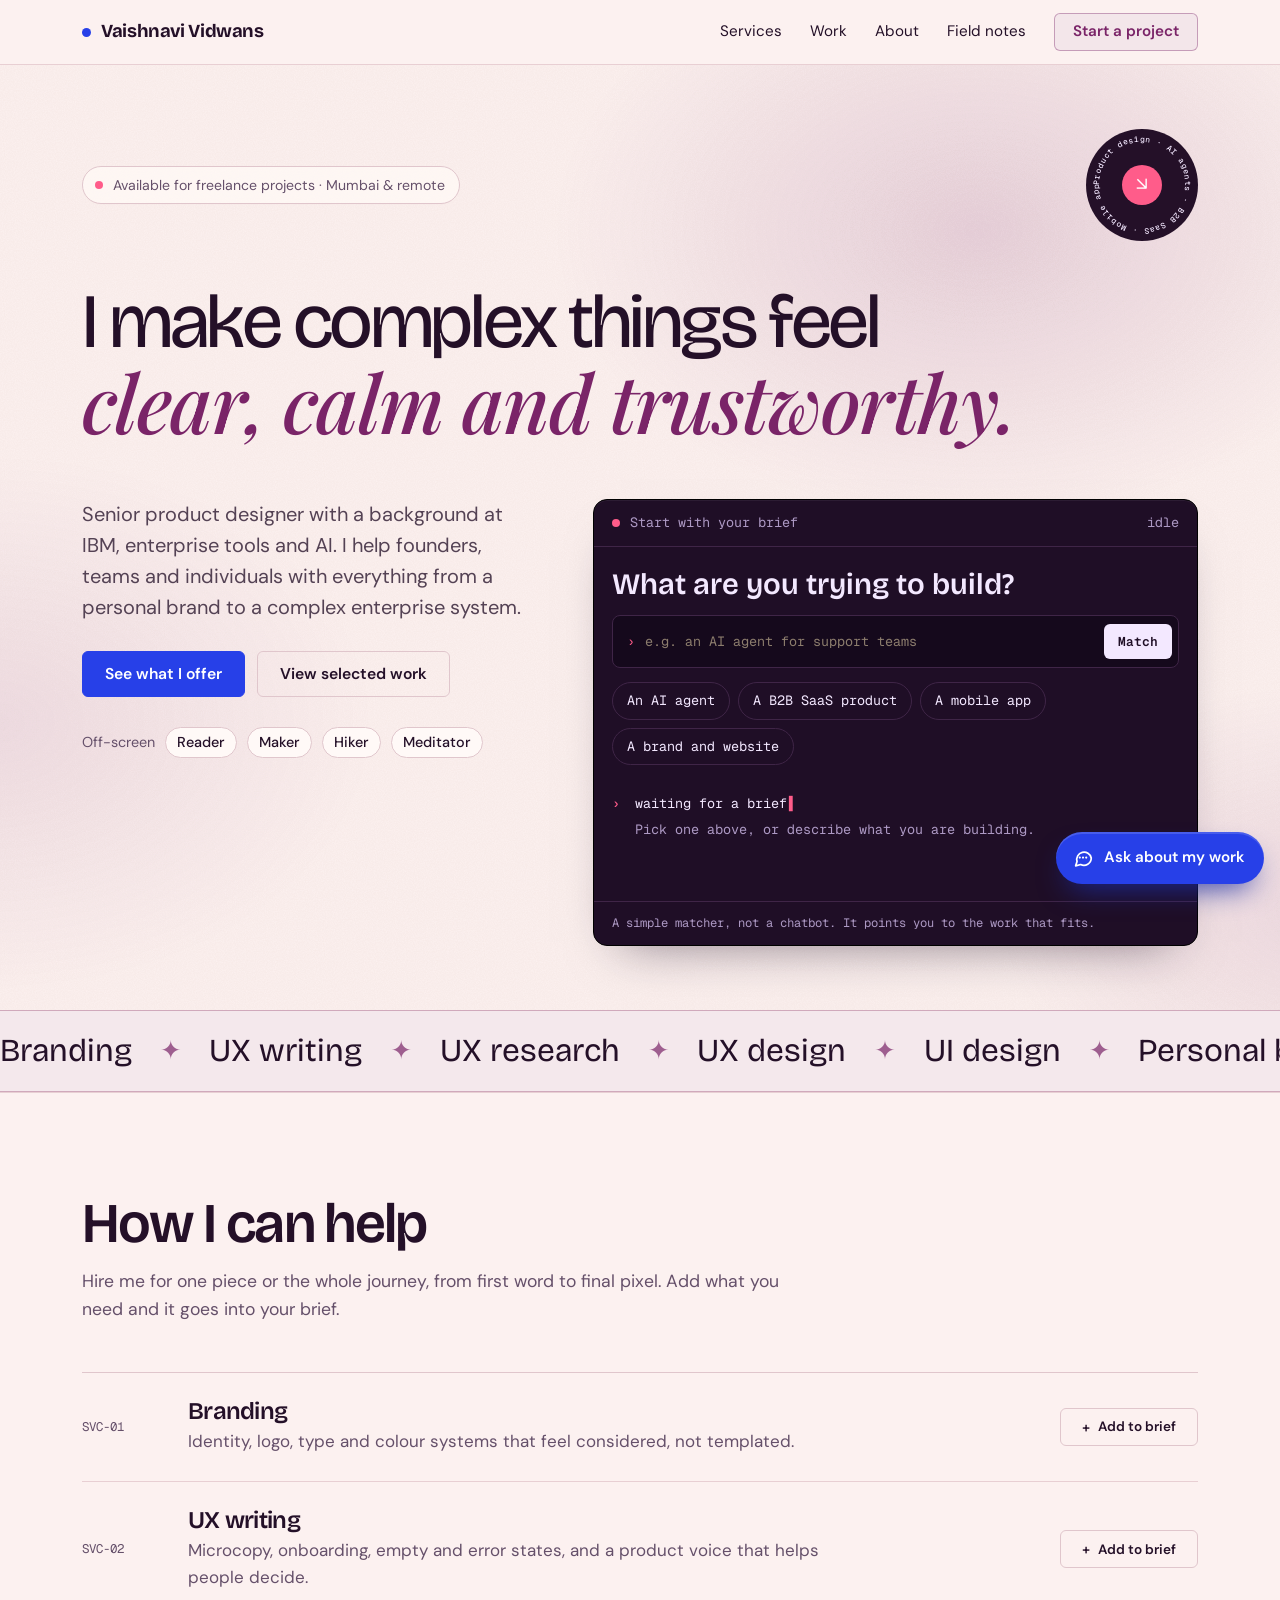
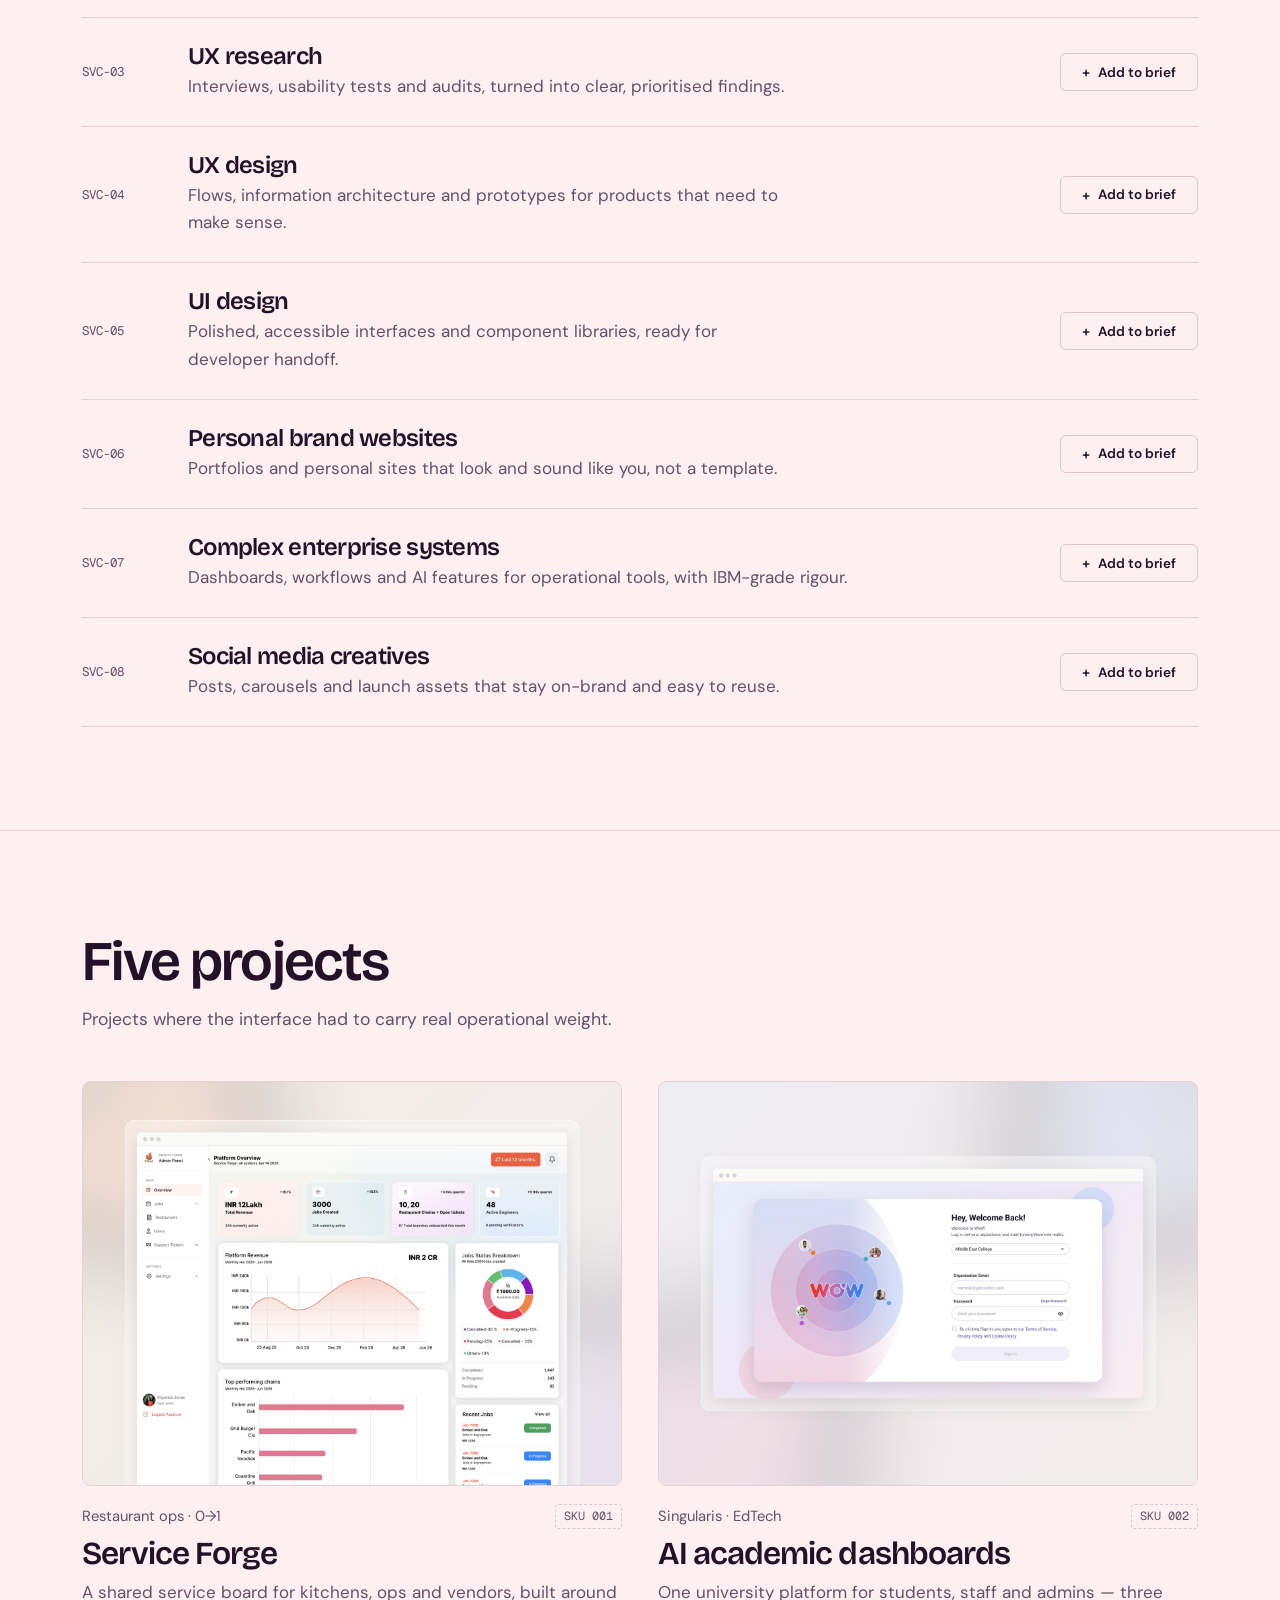
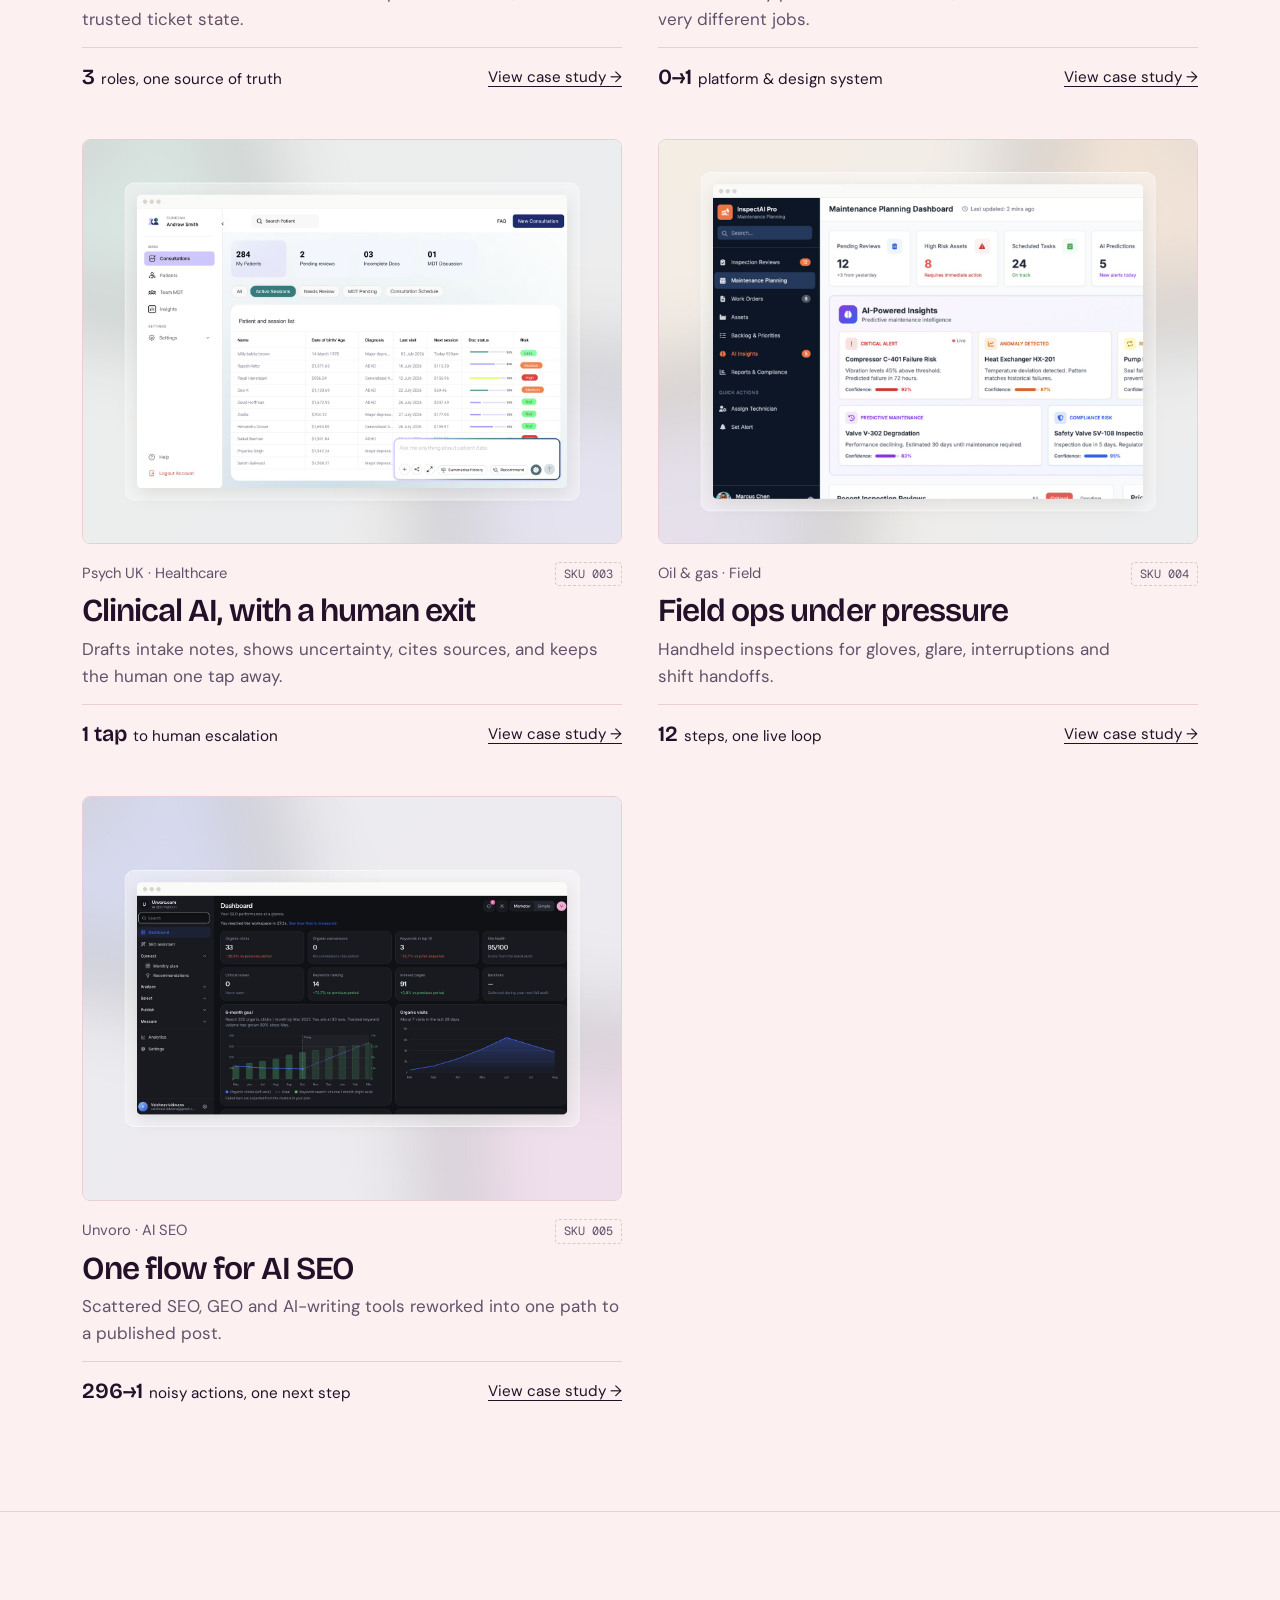
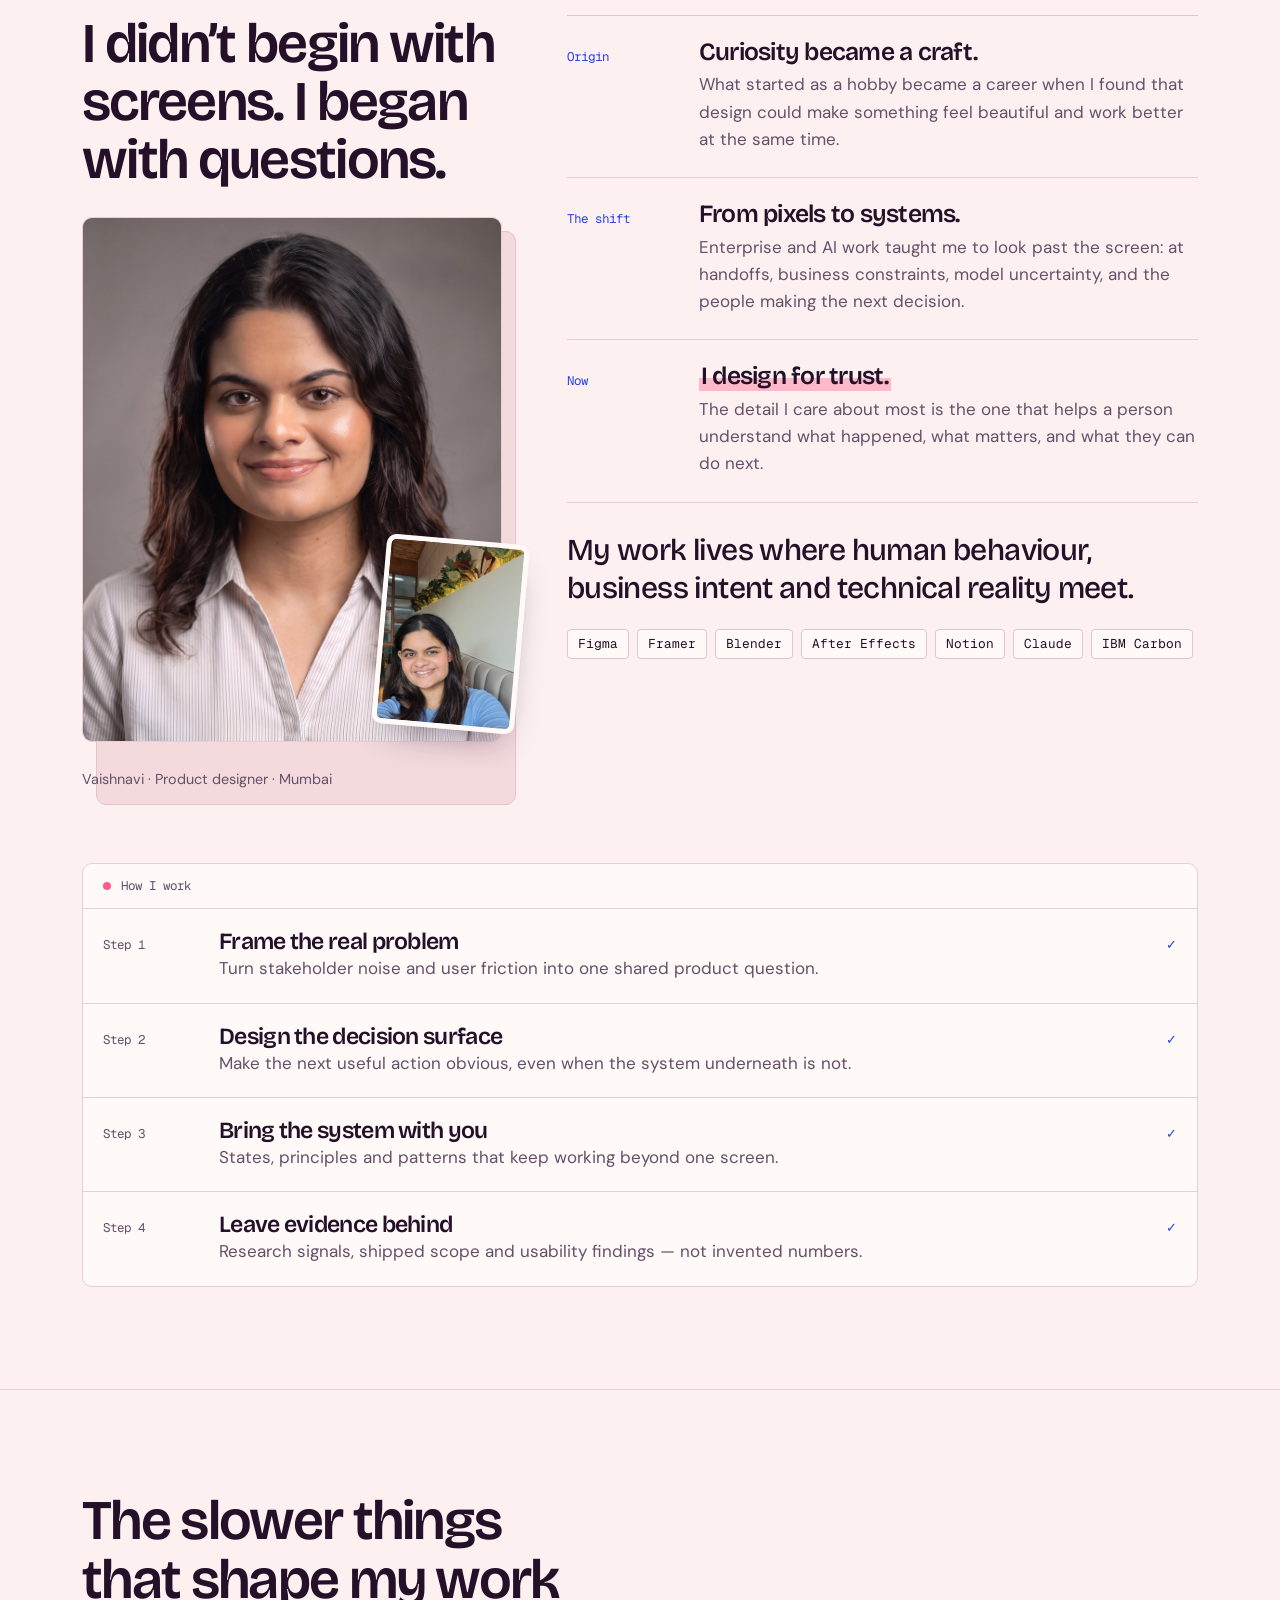
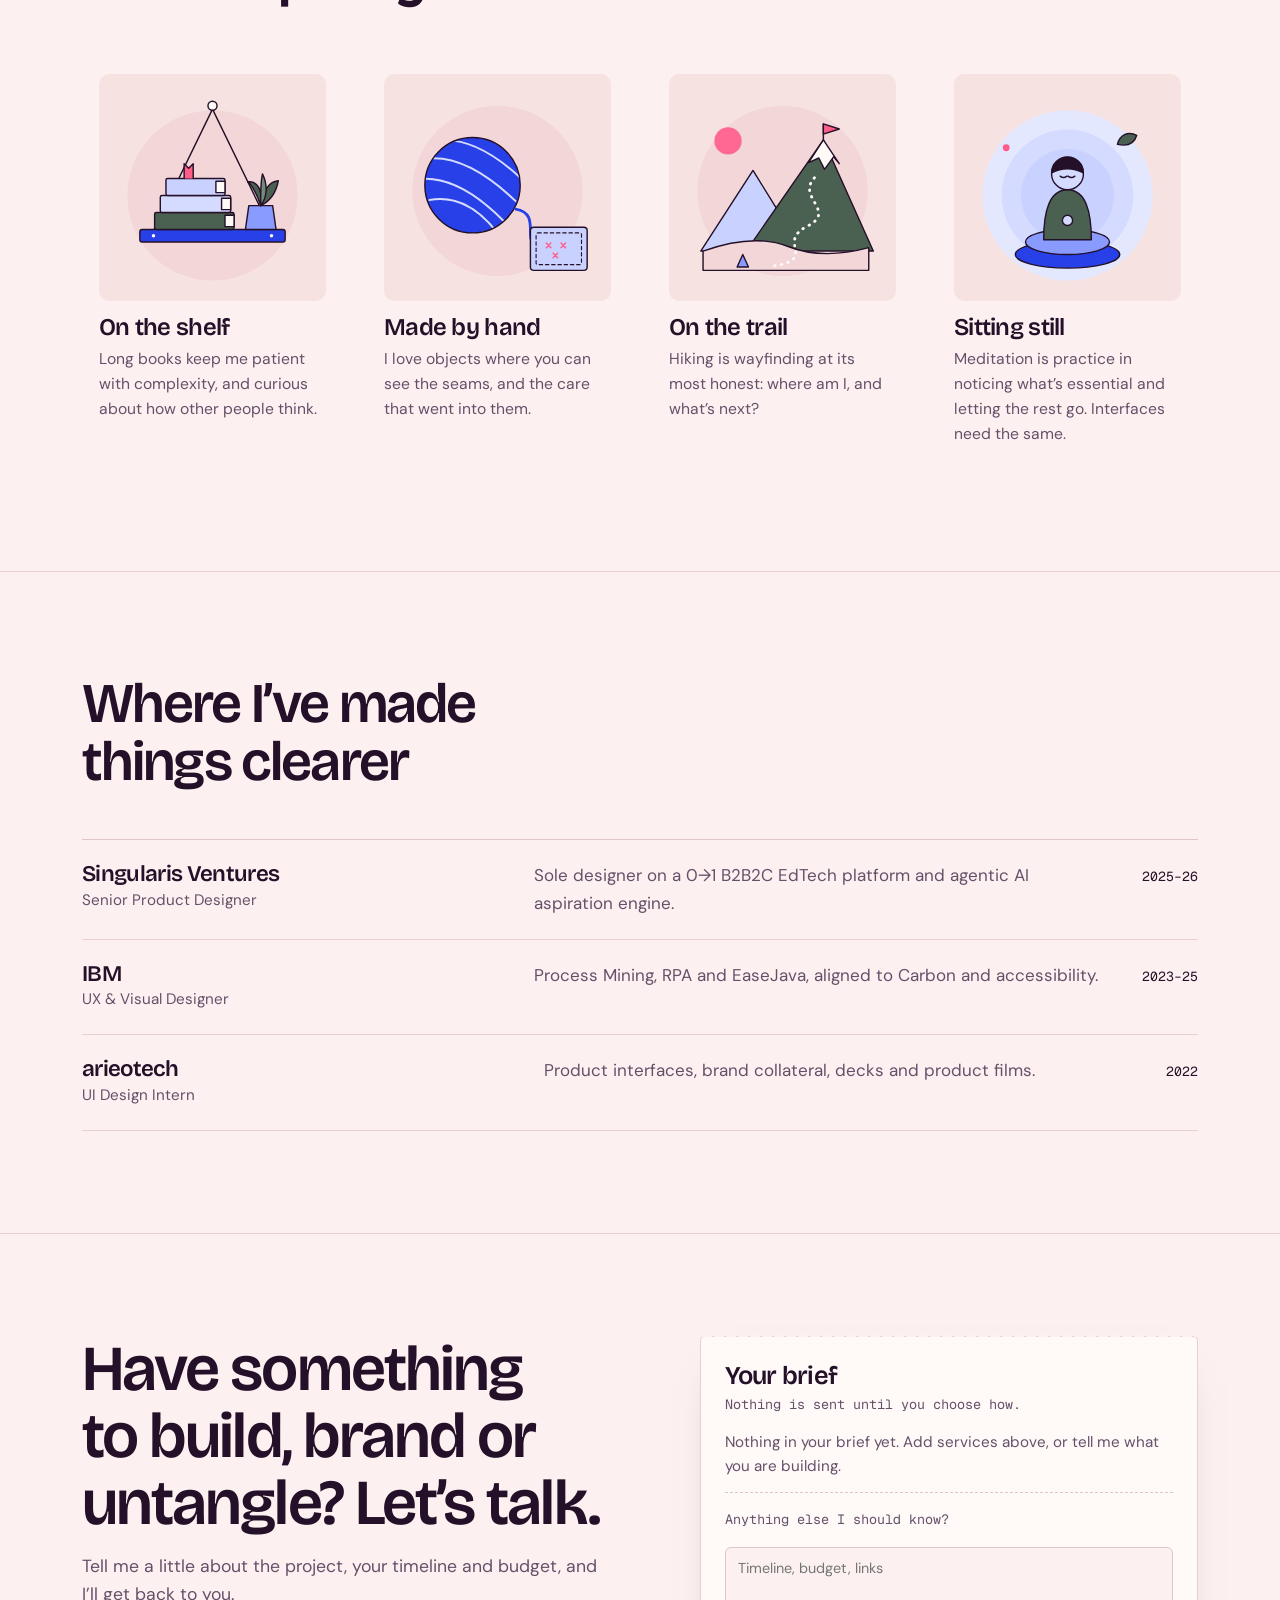
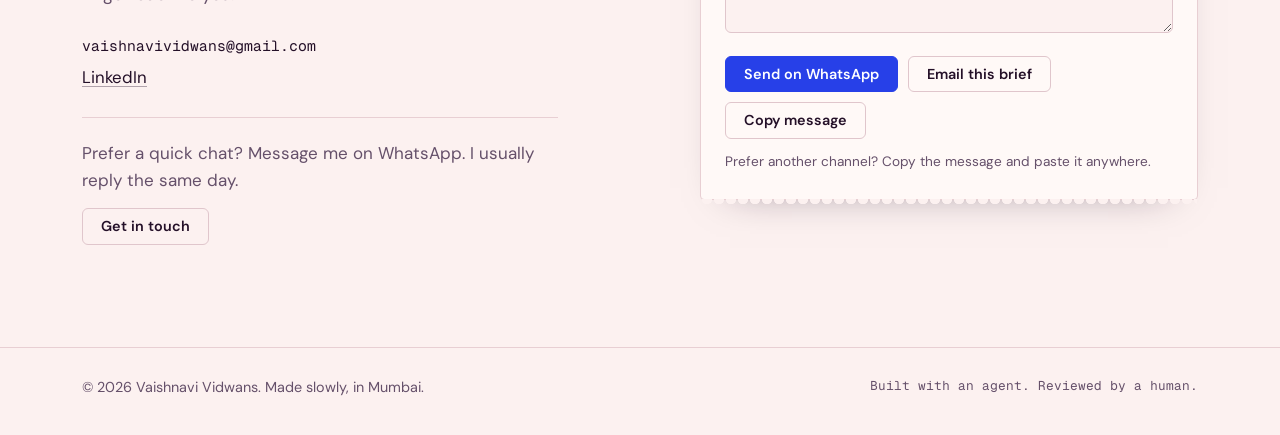
==== commit abb8f336: "Cobalt and plum palette, chat assistant, studio portrait, plum secondary button, project pages resto" ====
--- a/index.html
+++ b/index.html
@@ -11,10 +11,10 @@
 <meta property="og:image" content="https://vaishnavi-folio-psi.vercel.app/assets/og.jpg">
 <meta property="og:url" content="https://vaishnavi-folio-psi.vercel.app/">
 <meta name="twitter:card" content="summary_large_image">
-<meta name="theme-color" content="#f5f2ea">
+<meta name="theme-color" content="#fcf1f0">
 <link rel="preconnect" href="https://fonts.googleapis.com">
 <link rel="preconnect" href="https://fonts.gstatic.com" crossorigin>
-<link rel="stylesheet" href="https://fonts.googleapis.com/css2?family=DM+Sans:opsz,wght@9..40,400..700&family=Fraunces:ital,opsz,wght,SOFT,WONK@0,9..144,100..900,0..100,0..1;1,9..144,100..900,0..100,0..1&family=Young+Serif&family=Geist+Mono:wght@400..600&display=swap">
+<link rel="stylesheet" href="https://fonts.googleapis.com/css2?family=DM+Sans:opsz,wght@9..40,400..700&family=Bricolage+Grotesque:opsz,wght@12..96,300..800&family=Playfair+Display:ital,wght@1,500..800&family=Geist+Mono:wght@400..600&display=swap">
 <link rel="icon" href="/assets/favicon.svg" type="image/svg+xml">
 <link rel="stylesheet" href="/assets/home.css">
 </head>
@@ -32,7 +32,7 @@
         <a href="/#about">About</a>
         <a href="/#notes">Field notes</a>
       </span>
-      <a class="btn" href="/#contact">Start a project</a>
+      <a class="btn btn--plum" href="/#contact">Start a project</a>
     </nav>
   </div>
 </header>
@@ -232,9 +232,10 @@
           <figure class="portrait">
             
 <figure class="shot ">
-  <img src="/assets/vaishnavi.jpg" alt="Vaishnavi smiling, in a light blue top, seated in a café with plants behind her" loading="lazy" decoding="async">
+  <img src="/assets/vaishnavi-studio.jpg" alt="Vaishnavi smiling softly, in a striped white shirt against a grey studio backdrop" loading="lazy" decoding="async">
   <div class="shot__ph" aria-hidden="true"><div class="ph-win"><span><i></i><i></i><i></i></span><div></div></div><strong>Vaishnavi</strong></div>
 </figure>
+            <img class="portrait__snap" src="/assets/vaishnavi.jpg" alt="Vaishnavi smiling, in a light blue top, seated in a café with plants behind her" loading="lazy" decoding="async">
             <figcaption>Vaishnavi · Product designer · Mumbai</figcaption>
           </figure>
         </div>
@@ -281,29 +282,29 @@
         
         <article class="note">
           <div class="art" aria-hidden="true"><svg viewBox="0 0 400 400" xmlns="http://www.w3.org/2000/svg" focusable="false">
-  <circle cx="200" cy="214" r="150" fill="#dcd8cc"/>
-  <path d="M96 276 L200 62 L304 276" fill="none" stroke="#12141c" stroke-width="2.5" stroke-linejoin="round" stroke-linecap="round"/>
-  <circle cx="200" cy="56" r="8" fill="#fbf9f3" stroke="#12141c" stroke-width="2.5" stroke-linejoin="round" stroke-linecap="round"/>
-  <rect x="72" y="274" width="256" height="22" rx="4" fill="#2740e8" stroke="#12141c" stroke-width="2.5" stroke-linejoin="round" stroke-linecap="round"/>
-  <circle cx="96" cy="285" r="3" fill="#fbf9f3"/><circle cx="304" cy="285" r="3" fill="#fbf9f3"/>
-  <rect x="98" y="244" width="140" height="30" rx="3" fill="#4a6151" stroke="#12141c" stroke-width="2.5" stroke-linejoin="round" stroke-linecap="round"/>
-  <rect x="222" y="249" width="16" height="20" fill="#fbf9f3" stroke="#12141c" stroke-width="2.5" stroke-linejoin="round" stroke-linecap="round"/>
-  <rect x="108" y="214" width="124" height="30" rx="3" fill="#d5dbff" stroke="#12141c" stroke-width="2.5" stroke-linejoin="round" stroke-linecap="round"/>
-  <rect x="216" y="219" width="16" height="20" fill="#fbf9f3" stroke="#12141c" stroke-width="2.5" stroke-linejoin="round" stroke-linecap="round"/>
-  <rect x="118" y="184" width="104" height="30" rx="3" fill="#c9d1ff" stroke="#12141c" stroke-width="2.5" stroke-linejoin="round" stroke-linecap="round"/>
-  <rect x="206" y="189" width="16" height="20" fill="#fbf9f3" stroke="#12141c" stroke-width="2.5" stroke-linejoin="round" stroke-linecap="round"/>
-  <path d="M150 184 V158 L158 166 L166 158 V184" fill="#ff6a45" stroke="#12141c" stroke-width="2.5" stroke-linejoin="round" stroke-linecap="round"/>
-  <path d="M258 274 L264 232 H306 L312 274 Z" fill="#8a9bff" stroke="#12141c" stroke-width="2.5" stroke-linejoin="round" stroke-linecap="round"/>
-  <path d="M285 232 C 276 206 270 196 262 190 C 280 188 288 204 285 232 Z" fill="#4a6151" stroke="#12141c" stroke-width="2.5" stroke-linejoin="round" stroke-linecap="round"/>
-  <path d="M285 232 C 292 200 300 190 316 188 C 312 210 302 224 285 232 Z" fill="#4a6151" stroke="#12141c" stroke-width="2.5" stroke-linejoin="round" stroke-linecap="round"/>
-  <path d="M285 232 C 285 212 284 196 288 176 C 298 196 296 218 285 232 Z" fill="#6f8c78" stroke="#12141c" stroke-width="2.5" stroke-linejoin="round" stroke-linecap="round"/>
+  <circle cx="200" cy="214" r="150" fill="#f2d6d8"/>
+  <path d="M96 276 L200 62 L304 276" fill="none" stroke="#241028" stroke-width="2.5" stroke-linejoin="round" stroke-linecap="round"/>
+  <circle cx="200" cy="56" r="8" fill="#fff9f7" stroke="#241028" stroke-width="2.5" stroke-linejoin="round" stroke-linecap="round"/>
+  <rect x="72" y="274" width="256" height="22" rx="4" fill="#2740e8" stroke="#241028" stroke-width="2.5" stroke-linejoin="round" stroke-linecap="round"/>
+  <circle cx="96" cy="285" r="3" fill="#fff9f7"/><circle cx="304" cy="285" r="3" fill="#fff9f7"/>
+  <rect x="98" y="244" width="140" height="30" rx="3" fill="#4a6151" stroke="#241028" stroke-width="2.5" stroke-linejoin="round" stroke-linecap="round"/>
+  <rect x="222" y="249" width="16" height="20" fill="#fff9f7" stroke="#241028" stroke-width="2.5" stroke-linejoin="round" stroke-linecap="round"/>
+  <rect x="108" y="214" width="124" height="30" rx="3" fill="#d5dbff" stroke="#241028" stroke-width="2.5" stroke-linejoin="round" stroke-linecap="round"/>
+  <rect x="216" y="219" width="16" height="20" fill="#fff9f7" stroke="#241028" stroke-width="2.5" stroke-linejoin="round" stroke-linecap="round"/>
+  <rect x="118" y="184" width="104" height="30" rx="3" fill="#c9d1ff" stroke="#241028" stroke-width="2.5" stroke-linejoin="round" stroke-linecap="round"/>
+  <rect x="206" y="189" width="16" height="20" fill="#fff9f7" stroke="#241028" stroke-width="2.5" stroke-linejoin="round" stroke-linecap="round"/>
+  <path d="M150 184 V158 L158 166 L166 158 V184" fill="#ff5c8a" stroke="#241028" stroke-width="2.5" stroke-linejoin="round" stroke-linecap="round"/>
+  <path d="M258 274 L264 232 H306 L312 274 Z" fill="#8a9bff" stroke="#241028" stroke-width="2.5" stroke-linejoin="round" stroke-linecap="round"/>
+  <path d="M285 232 C 276 206 270 196 262 190 C 280 188 288 204 285 232 Z" fill="#4a6151" stroke="#241028" stroke-width="2.5" stroke-linejoin="round" stroke-linecap="round"/>
+  <path d="M285 232 C 292 200 300 190 316 188 C 312 210 302 224 285 232 Z" fill="#4a6151" stroke="#241028" stroke-width="2.5" stroke-linejoin="round" stroke-linecap="round"/>
+  <path d="M285 232 C 285 212 284 196 288 176 C 298 196 296 218 285 232 Z" fill="#6f8c78" stroke="#241028" stroke-width="2.5" stroke-linejoin="round" stroke-linecap="round"/>
 </svg></div>
           <h3>On the shelf</h3>
           <p>Long books keep me patient with complexity, and curious about how other people think.</p>
         </article>
         <article class="note">
           <div class="art" aria-hidden="true"><svg viewBox="0 0 400 400" xmlns="http://www.w3.org/2000/svg" focusable="false">
-  <circle cx="200" cy="206" r="150" fill="#dcd8cc"/>
+  <circle cx="200" cy="206" r="150" fill="#f2d6d8"/>
   <clipPath id="yarn"><circle cx="156" cy="196" r="84"/></clipPath>
   <circle cx="156" cy="196" r="84" fill="#2740e8"/>
   <g clip-path="url(#yarn)" fill="none" stroke="#d5dbff" stroke-width="3.5" stroke-linecap="round">
@@ -313,27 +314,27 @@
     <path d="M114 100 Q186 88 262 160"/>
     <path d="M80 222 Q146 210 200 280"/>
   </g>
-  <circle cx="156" cy="196" r="84" fill="none" stroke="#12141c" stroke-width="2.5" stroke-linejoin="round" stroke-linecap="round"/>
+  <circle cx="156" cy="196" r="84" fill="none" stroke="#241028" stroke-width="2.5" stroke-linejoin="round" stroke-linecap="round"/>
   <path d="M232 238 C 282 246 236 306 278 300" fill="none" stroke="#2740e8" stroke-width="5" stroke-linecap="round"/>
-  <rect x="258" y="270" width="100" height="76" rx="6" fill="#c9d1ff" stroke="#12141c" stroke-width="2.5" stroke-linejoin="round" stroke-linecap="round"/>
-  <rect x="268" y="280" width="80" height="56" rx="3" fill="none" stroke="#12141c" stroke-width="2" stroke-dasharray="6 5" stroke-linecap="round"/>
-  <path d="M286 298 l8 8 m0 -8 l-8 8 M312 298 l8 8 m0 -8 l-8 8 M298 316 l8 8 m0 -8 l-8 8" fill="none" stroke="#ff6a45" stroke-width="2.5" stroke-linecap="round"/>
+  <rect x="258" y="270" width="100" height="76" rx="6" fill="#c9d1ff" stroke="#241028" stroke-width="2.5" stroke-linejoin="round" stroke-linecap="round"/>
+  <rect x="268" y="280" width="80" height="56" rx="3" fill="none" stroke="#241028" stroke-width="2" stroke-dasharray="6 5" stroke-linecap="round"/>
+  <path d="M286 298 l8 8 m0 -8 l-8 8 M312 298 l8 8 m0 -8 l-8 8 M298 316 l8 8 m0 -8 l-8 8" fill="none" stroke="#ff5c8a" stroke-width="2.5" stroke-linecap="round"/>
 </svg></div>
           <h3>Made by hand</h3>
           <p>I love objects where you can see the seams, and the care that went into them.</p>
         </article>
         <article class="note">
           <div class="art" aria-hidden="true"><svg viewBox="0 0 400 400" xmlns="http://www.w3.org/2000/svg" focusable="false">
-  <circle cx="200" cy="206" r="150" fill="#dcd8cc"/>
-  <circle cx="104" cy="118" r="24" fill="#ff6a45" opacity=".9"/>
-  <path d="M56 312 L148 170 L236 312 Z" fill="#c9d1ff" stroke="#12141c" stroke-width="2.5" stroke-linejoin="round" stroke-linecap="round"/>
-  <path d="M136 312 L272 116 L360 312 Z" fill="#4a6151" stroke="#12141c" stroke-width="2.5" stroke-linejoin="round" stroke-linecap="round"/>
-  <path d="M272 116 L246 156 L264 148 L274 168 L290 146 L300 158 Z" fill="#fbf9f3" stroke="#12141c" stroke-width="2.5" stroke-linejoin="round" stroke-linecap="round"/>
-  <path d="M272 116 V88" fill="none" stroke="#12141c" stroke-width="2.5" stroke-linejoin="round" stroke-linecap="round"/>
-  <path d="M272 88 L300 97 L272 106 Z" fill="#ff6a45" stroke="#12141c" stroke-width="2.5" stroke-linejoin="round" stroke-linecap="round"/>
-  <path d="M60 312 Q 150 280 210 304 T 352 306 V 346 H 60 Z" fill="#dcd8cc" stroke="#12141c" stroke-width="2.5" stroke-linejoin="round" stroke-linecap="round"/>
-  <path d="M186 338 C 262 326 188 296 244 268 S 214 214 264 176" fill="none" stroke="#fbf9f3" stroke-width="5" stroke-linecap="round" stroke-dasharray="1 11"/>
-  <path d="M120 340 l10 -22 l10 22 Z" fill="#8a9bff" stroke="#12141c" stroke-width="2.5" stroke-linejoin="round" stroke-linecap="round"/>
+  <circle cx="200" cy="206" r="150" fill="#f2d6d8"/>
+  <circle cx="104" cy="118" r="24" fill="#ff5c8a" opacity=".9"/>
+  <path d="M56 312 L148 170 L236 312 Z" fill="#c9d1ff" stroke="#241028" stroke-width="2.5" stroke-linejoin="round" stroke-linecap="round"/>
+  <path d="M136 312 L272 116 L360 312 Z" fill="#4a6151" stroke="#241028" stroke-width="2.5" stroke-linejoin="round" stroke-linecap="round"/>
+  <path d="M272 116 L246 156 L264 148 L274 168 L290 146 L300 158 Z" fill="#fff9f7" stroke="#241028" stroke-width="2.5" stroke-linejoin="round" stroke-linecap="round"/>
+  <path d="M272 116 V88" fill="none" stroke="#241028" stroke-width="2.5" stroke-linejoin="round" stroke-linecap="round"/>
+  <path d="M272 88 L300 97 L272 106 Z" fill="#ff5c8a" stroke="#241028" stroke-width="2.5" stroke-linejoin="round" stroke-linecap="round"/>
+  <path d="M60 312 Q 150 280 210 304 T 352 306 V 346 H 60 Z" fill="#f2d6d8" stroke="#241028" stroke-width="2.5" stroke-linejoin="round" stroke-linecap="round"/>
+  <path d="M186 338 C 262 326 188 296 244 268 S 214 214 264 176" fill="none" stroke="#fff9f7" stroke-width="5" stroke-linecap="round" stroke-dasharray="1 11"/>
+  <path d="M120 340 l10 -22 l10 22 Z" fill="#8a9bff" stroke="#241028" stroke-width="2.5" stroke-linejoin="round" stroke-linecap="round"/>
 </svg></div>
           <h3>On the trail</h3>
           <p>Hiking is wayfinding at its most honest: where am I, and what’s next?</p>
@@ -343,15 +344,15 @@
   <circle cx="200" cy="214" r="150" fill="#e4e8ff"/>
   <circle cx="200" cy="214" r="116" fill="#d5dbff"/>
   <circle cx="200" cy="214" r="82" fill="#c9d1ff"/>
-  <ellipse cx="200" cy="318" rx="92" ry="24" fill="#2740e8" stroke="#12141c" stroke-width="2.5" stroke-linejoin="round" stroke-linecap="round"/>
-  <ellipse cx="200" cy="296" rx="74" ry="22" fill="#8a9bff" stroke="#12141c" stroke-width="2.5" stroke-linejoin="round" stroke-linecap="round"/>
-  <path d="M158 292 C 158 236 172 204 200 204 C 228 204 242 236 242 292 Z" fill="#4a6151" stroke="#12141c" stroke-width="2.5" stroke-linejoin="round" stroke-linecap="round"/>
-  <circle cx="200" cy="258" r="9" fill="#d5dbff" stroke="#12141c" stroke-width="2.5" stroke-linejoin="round" stroke-linecap="round"/>
-  <circle cx="200" cy="176" r="28" fill="#d5dbff" stroke="#12141c" stroke-width="2.5" stroke-linejoin="round" stroke-linecap="round"/>
-  <path d="M172 174 A28 28 0 0 1 228 174 Q200 160 172 174 Z" fill="#12141c" stroke="#12141c" stroke-width="2.5" stroke-linejoin="round" stroke-linecap="round"/>
-  <path d="M187 180 q6 5 12 0 M201 180 q6 5 12 0" fill="none" stroke="#12141c" stroke-width="2.5" stroke-linejoin="round" stroke-linecap="round" stroke-width="2"/>
-  <path d="M322 108 C 306 100 292 108 288 124 C 306 128 318 122 322 108 Z" fill="#4a6151" stroke="#12141c" stroke-width="2.5" stroke-linejoin="round" stroke-linecap="round"/>
-  <circle cx="92" cy="130" r="6" fill="#ff6a45"/>
+  <ellipse cx="200" cy="318" rx="92" ry="24" fill="#2740e8" stroke="#241028" stroke-width="2.5" stroke-linejoin="round" stroke-linecap="round"/>
+  <ellipse cx="200" cy="296" rx="74" ry="22" fill="#8a9bff" stroke="#241028" stroke-width="2.5" stroke-linejoin="round" stroke-linecap="round"/>
+  <path d="M158 292 C 158 236 172 204 200 204 C 228 204 242 236 242 292 Z" fill="#4a6151" stroke="#241028" stroke-width="2.5" stroke-linejoin="round" stroke-linecap="round"/>
+  <circle cx="200" cy="258" r="9" fill="#d5dbff" stroke="#241028" stroke-width="2.5" stroke-linejoin="round" stroke-linecap="round"/>
+  <circle cx="200" cy="176" r="28" fill="#d5dbff" stroke="#241028" stroke-width="2.5" stroke-linejoin="round" stroke-linecap="round"/>
+  <path d="M172 174 A28 28 0 0 1 228 174 Q200 160 172 174 Z" fill="#241028" stroke="#241028" stroke-width="2.5" stroke-linejoin="round" stroke-linecap="round"/>
+  <path d="M187 180 q6 5 12 0 M201 180 q6 5 12 0" fill="none" stroke="#241028" stroke-width="2.5" stroke-linejoin="round" stroke-linecap="round" stroke-width="2"/>
+  <path d="M322 108 C 306 100 292 108 288 124 C 306 128 318 122 322 108 Z" fill="#4a6151" stroke="#241028" stroke-width="2.5" stroke-linejoin="round" stroke-linecap="round"/>
+  <circle cx="92" cy="130" r="6" fill="#ff5c8a"/>
 </svg></div>
           <h3>Sitting still</h3>
           <p>Meditation is practice in noticing what’s essential and letting the rest go. Interfaces need the same.</p>
--- a/assets/home.css
+++ b/assets/home.css
@@ -4,25 +4,27 @@
    console (the machine). Paper does the reading, the console does the doing.
    ------------------------------------------------------------------ */
 :root {
-  --bg: #f5f2ea;
-  --paper: #fbf9f3;
-  --tint: #ece8dc;
-  --chip: #e8e4d8;
+  --bg: #fcf1f0;
+  --paper: #fff9f7;
+  --tint: #f7e2e2;
+  --chip: #f4dadd;
   --mint: #c9d1ff;
-  --line: #dfdbcf;
-  --line-strong: #cfcabd;
-  --ink: #12141c;
-  --muted: #555a66;
+  --line: #e8cfd3;
+  --line-strong: #e0c6cc;
+  --ink: #241028;
+  --muted: #65506a;
   --accent: #2740e8;
   --accent-ink: #ffffff;
-  --signal: #ff6a45;
-  --console: #0d1226;
-  --console-line: #232a4d;
-  --console-fg: #e9ecff;
-  --console-dim: #8f98c8;
-
-  --font-display: "Young Serif", "Iowan Old Style", Georgia, serif;
-  --font-hero: "Fraunces", "Iowan Old Style", Georgia, serif;
+  --accent-2: #7a2468;
+  --signal: #ff5c8a;
+  --console: #1f0e26;
+  --console-line: #3f2547;
+  --console-fg: #f3e8ff;
+  --console-dim: #ad99c4;
+
+  --font-display: "Bricolage Grotesque", "DM Sans", system-ui, sans-serif;
+  --font-hero: "Bricolage Grotesque", "DM Sans", system-ui, sans-serif;
+  --font-accent: "Playfair Display", "Iowan Old Style", Georgia, serif;
   --font-body: "DM Sans", system-ui, -apple-system, "Segoe UI", sans-serif;
   --font-mono: "Geist Mono", ui-monospace, "SF Mono", Menlo, Consolas, monospace;
 
@@ -126,7 +128,7 @@
   color: var(--console-fg);
   border-radius: 14px;
   border: 1px solid #000;
-  box-shadow: 0 1px 0 rgba(255,255,255,.06) inset, 0 24px 48px -28px rgba(13, 18, 38, .55);
+  box-shadow: 0 1px 0 rgba(255,255,255,.06) inset, 0 24px 48px -28px rgba(31, 14, 38, .55);
   overflow: hidden;
   font-family: var(--font-mono);
   font-size: 0.84rem;
@@ -136,7 +138,7 @@
 .console__bar .state { margin-left: auto; }
 .console__body { padding: 20px 18px 8px; }
 .console label { display: block; font-family: var(--font-display); font-size: clamp(1.4rem, 3vw, 1.85rem); line-height: 1.15; color: var(--console-fg); margin-bottom: 14px; }
-.console__field { display: flex; align-items: center; gap: 10px; border: 1px solid var(--console-line); border-radius: 8px; padding: 6px 6px 6px 14px; background: #090d1d; }
+.console__field { display: flex; align-items: center; gap: 10px; border: 1px solid var(--console-line); border-radius: 8px; padding: 6px 6px 6px 14px; background: #15091c; }
 .console__field:focus-within { border-color: var(--signal); }
 .console__field .prompt { color: var(--signal); }
 .console__field input { flex: 1; min-width: 0; background: transparent; border: 0; color: var(--console-fg); font: inherit; padding: 9px 0; outline: none; }
@@ -150,7 +152,7 @@
   transition: background-color .15s ease, border-color .15s ease;
 }
 .chip:hover { border-color: var(--console-dim); }
-.chip[aria-pressed="true"] { background: var(--signal); border-color: var(--signal); color: #1a0a05; font-weight: 600; }
+.chip[aria-pressed="true"] { background: var(--signal); border-color: var(--signal); color: #2a0a18; font-weight: 600; }
 .console__out { padding: 18px 18px 6px; min-height: 9.5em; }
 .tl { display: grid; grid-template-columns: 1.1em 1fr; gap: 0 8px; padding: 2px 0; color: var(--console-fg); }
 .tl--dim { color: var(--console-dim); }
@@ -211,7 +213,7 @@
   bottom: calc(16px + env(safe-area-inset-bottom, 0px));
   display: flex; align-items: center; gap: 14px;
   background: var(--ink); color: var(--bg); border-radius: 999px; padding: 8px 8px 8px 20px;
-  box-shadow: 0 14px 36px -14px rgba(18, 20, 28, .6);
+  box-shadow: 0 14px 36px -14px rgba(36, 16, 40, .6);
   font-size: 0.92rem; max-width: calc(100vw - 32px);
 }
 .cartbar[hidden] { display: none; }
@@ -224,7 +226,7 @@
 .card { position: relative; display: block; text-decoration: none; }
 .card .shot { aspect-ratio: 4 / 3; border-radius: 8px; transition: transform .35s ease, box-shadow .35s ease; }
 .card .shot img { object-position: center; background: var(--chip); transition: transform .6s cubic-bezier(.2,.7,.2,1); }
-.card:hover .shot { transform: translateY(-4px); box-shadow: 0 18px 36px rgba(18, 20, 28, .12); }
+.card:hover .shot { transform: translateY(-4px); box-shadow: 0 18px 36px rgba(36, 16, 40, .12); }
 .card:hover .shot img { transform: scale(1.035); }
 [data-tilt] .shot { transform-style: preserve-3d; will-change: transform; }
 .card__body { display: grid; gap: 8px; padding-top: 18px; }
@@ -245,10 +247,10 @@
 .shot__ph { display: none; position: absolute; inset: 0; place-items: center; padding: 8%; }
 .shot.is-missing img { display: none; }
 .shot.is-missing .shot__ph { display: grid; }
-.ph-win { width: min(78%, 520px); aspect-ratio: 16 / 10; background: #fff; border-radius: 8px; box-shadow: 0 16px 36px -18px rgba(13, 18, 38, .4); padding: 10px 12px; display: grid; grid-template-rows: auto 1fr; gap: 10px; }
+.ph-win { width: min(78%, 520px); aspect-ratio: 16 / 10; background: #fff; border-radius: 8px; box-shadow: 0 16px 36px -18px rgba(31, 14, 38, .4); padding: 10px 12px; display: grid; grid-template-rows: auto 1fr; gap: 10px; }
 .ph-win i { display: inline-block; width: 7px; height: 7px; border-radius: 50%; background: #e3d6cb; margin-right: 5px; }
 .ph-win div { background:
-  linear-gradient(#ece8dc, #ece8dc) 0 0 / 28% 100% no-repeat,
+  linear-gradient(#f7e2e2, #f7e2e2) 0 0 / 28% 100% no-repeat,
   linear-gradient(#f9efe6, #f9efe6) 34% 0 / 64% 38% no-repeat,
   linear-gradient(#f1d7c9, #f1d7c9) 34% 52% / 30% 48% no-repeat,
   linear-gradient(#f6e6da, #f6e6da) 68% 52% / 30% 48% no-repeat; border-radius: 4px; }
@@ -291,7 +293,7 @@
 @media (min-width: 1000px) { .notes { grid-template-columns: repeat(4, minmax(0, 1fr)); } }
 .note .art { aspect-ratio: 1 / 1; border-radius: 10px; overflow: hidden; background: var(--tint); transition: transform .3s ease, box-shadow .3s ease; }
 .note .art svg { display: block; width: 100%; height: 100%; }
-.note:hover .art { transform: translateY(-4px); box-shadow: 0 14px 30px rgba(18, 20, 28, .10); }
+.note:hover .art { transform: translateY(-4px); box-shadow: 0 14px 30px rgba(36, 16, 40, .10); }
 .note h3 { font-size: 1.45rem; margin-top: 14px; }
 .note p { color: var(--muted); font-size: 0.98rem; margin-top: 6px; }
 
@@ -316,7 +318,7 @@
 .receipt {
   background: var(--paper); border: 1px solid var(--line); border-radius: 4px;
   padding: 26px 24px; font-family: var(--font-mono); font-size: 0.84rem; position: relative;
-  box-shadow: 0 18px 40px -30px rgba(13, 18, 38, .5);
+  box-shadow: 0 18px 40px -30px rgba(31, 14, 38, .5);
 }
 .receipt::before, .receipt::after { content: ""; position: absolute; left: 0; right: 0; height: 8px; background: radial-gradient(circle at 6px 0, var(--bg) 5px, transparent 5.5px) 0 0 / 12px 8px repeat-x; }
 .receipt::before { top: -8px; transform: scaleY(-1); }
@@ -445,12 +447,14 @@
    Round 2: type, hero, hover and micro-interactions
    Hero = Fraunces (variable, reacts to the cursor). Titles = Instrument Serif.
    ================================================================== */
-h1, h2, h3, h4 { letter-spacing: 0; line-height: 1.04; }
+h1, h2, h3, h4 { letter-spacing: -.03em; line-height: 1.04; font-weight: 600; }
+.brand, .console label, .closing, .receipt h3, .card__foot .stat b, .casefile .big { font-weight: 600; }
+.closing { font-weight: 500; letter-spacing: -.02em; }
 .section__head h2, .about h2 { font-size: clamp(2.2rem, 4.6vw, 3.5rem); }
 .contact h2 { font-size: clamp(2.4rem, 5.2vw, 4rem); }
-.svc h3 { font-size: 1.6rem; } .passage h3 { font-size: 1.65rem; } .ledger h3 { font-size: 1.5rem; }
+.svc h3 { font-size: 1.5rem; } .passage h3 { font-size: 1.55rem; } .ledger h3 { font-size: 1.4rem; }
 .note h3 { font-size: 1.5rem; } .card h3 { font-size: clamp(1.7rem, 2.6vw, 2rem); }
-.brand { font-size: 1.2rem; }
+.brand { font-size: 1.15rem; font-weight: 700; letter-spacing: -.02em; }
 .closing { font-size: clamp(1.45rem, 2.4vw, 1.9rem); }
 
 /* Hero */
@@ -458,9 +462,9 @@
 .hero::before {
   content: ""; position: absolute; inset: -20% -10% auto; height: 120%; z-index: -2; pointer-events: none;
   background:
-    radial-gradient(38rem 26rem at var(--mx) var(--my), color-mix(in srgb, var(--signal) 26%, transparent), transparent 70%),
-    radial-gradient(34rem 24rem at 8% 70%, color-mix(in srgb, var(--mint) 70%, transparent), transparent 70%),
-    radial-gradient(30rem 20rem at 95% 85%, color-mix(in srgb, #c9d1ff 80%, transparent), transparent 70%);
+    radial-gradient(38rem 26rem at var(--mx) var(--my), color-mix(in srgb, var(--accent-2) 16%, transparent), transparent 70%),
+    radial-gradient(34rem 24rem at 8% 70%, color-mix(in srgb, var(--accent-2) 10%, transparent), transparent 70%),
+    radial-gradient(30rem 20rem at 95% 85%, color-mix(in srgb, var(--accent-2) 12%, transparent), transparent 70%);
   transition: background-position .3s;
 }
 .hero::after { /* paper grain */
@@ -478,16 +482,17 @@
 .badge:hover .badge__dot { transform: rotate(-90deg) scale(1.1); }
 @keyframes spin { to { transform: rotate(360deg); } }
 
-.hero__title { font-family: var(--font-hero); font-weight: 300; font-size: clamp(2.7rem, 6.3vw, 6rem); line-height: .96; letter-spacing: -.035em; margin-top: clamp(22px, 4vw, 44px); max-width: 15em; text-wrap: balance; font-optical-sizing: auto; }
+.hero__title { font-family: var(--font-hero); font-weight: 500; font-size: clamp(2.6rem, 6vw, 5.6rem); line-height: .98; letter-spacing: -.045em; margin-top: clamp(22px, 4vw, 44px); max-width: 15em; text-wrap: balance; font-optical-sizing: auto; }
 .hero__title .hl { display: block; }
-.hero__title .hl--b { font-style: italic; color: var(--accent); }
+.hero__title .hl--b { font-family: var(--font-accent); font-style: italic; color: var(--accent-2); letter-spacing: -.02em; font-size: 1.04em; line-height: 1.04; }
 .hero__title .w { display: inline-block; white-space: nowrap; }
 .hero__title .c {
   display: inline-block; --t: 0;
-  font-variation-settings: "opsz" 144, "wght" calc(260 + var(--t) * 520), "SOFT" calc(var(--t) * 100), "WONK" 1;
-  transform: translateY(calc(var(--t) * -.06em));
+  font-variation-settings: "wght" calc(420 + var(--t) * 380);
+  transform: translateY(calc(var(--t) * -.05em));
   animation: rise .9s cubic-bezier(.2,.7,.2,1) both; animation-delay: calc(var(--i, 0) * 28ms + .1s);
 }
+.hero__title .hl--b .c { font-variation-settings: normal; font-weight: calc(500 + var(--t) * 300); }
 @keyframes rise { from { opacity: 0; transform: translateY(.5em) rotate(3deg); filter: blur(8px); } to { opacity: 1; filter: blur(0); } }
 .hero__grid { margin-top: clamp(28px, 4.5vw, 56px); padding-bottom: clamp(36px, 5vw, 64px); }
 .hero__lede { font-size: 1.25rem; line-height: 1.55; color: color-mix(in srgb, var(--ink) 78%, var(--bg)); }
@@ -507,7 +512,7 @@
 .btn:hover { transform: translateY(-2px); box-shadow: 0 12px 24px -12px rgba(39, 64, 232, .65); }
 .btn:hover::after { transform: translateX(120%); }
 .btn:active { transform: translateY(0) scale(.97); }
-.btn--ghost:hover { box-shadow: 0 12px 24px -16px rgba(18, 20, 28, .5); }
+.btn--ghost:hover { box-shadow: 0 12px 24px -16px rgba(36, 16, 40, .5); }
 .nav a:not(.btn) { text-decoration: none; background: linear-gradient(currentColor, currentColor) 0 100% / 0 1px no-repeat; transition: background-size .3s ease; padding-bottom: 2px; }
 .nav a:not(.btn):hover { background-size: 100% 1px; text-decoration: none; }
 .offscreen b { transition: transform .25s cubic-bezier(.2,.7,.2,1), background-color .2s, color .2s, border-color .2s; }
@@ -582,3 +587,157 @@
   .caret::after { animation: none; }
 }
 .svc, .passage, .ledger li { isolation: isolate; }
+
+/* ---------- Mobile ---------- */
+@media (max-width: 759px) {
+  .site-header .wrap { flex-wrap: wrap; row-gap: 0; padding-top: 10px; }
+  .site-header .nav { display: contents; }
+  .site-header .btn { order: 2; padding: 9px 14px; font-size: .85rem; }
+  .site-header .nav__links {
+    order: 3; display: flex; width: 100%; gap: 22px; overflow-x: auto; scrollbar-width: none;
+    padding: 6px 0 10px; margin-inline: 0; -webkit-overflow-scrolling: touch;
+  }
+  .site-header .nav__links::-webkit-scrollbar { display: none; }
+  .site-header .nav__links a { white-space: nowrap; font-size: .92rem; padding-block: 6px; }
+  .site-header .wrap { min-height: 0; }
+  .section, .console { scroll-margin-top: 112px; }
+  .section { scroll-margin-top: 112px; }
+}
+@media (max-width: 639px) {
+  .notes { grid-template-columns: repeat(2, minmax(0, 1fr)); gap: 12px; }
+  .note { padding: 10px 10px 16px; }
+  .note h3 { font-size: 1.2rem; margin-top: 10px; }
+  .note p { font-size: .88rem; }
+  .hero__title { letter-spacing: -.04em; }
+  .hero__cta .btn { flex: 1 1 100%; justify-content: center; }
+  .marquee__track { font-size: 1.25rem; gap: 20px; }
+  .portrait::before { inset: 10px -8px -10px 10px; }
+  .cartbar { left: 16px; right: 16px; transform: none; justify-content: space-between; }
+  .btn, .add, .chip, .console__field button { min-height: 44px; }
+}
+
+
+/* ---------- Softer rules, touch hover, small screens ---------- */
+.menu, .passages, .ledger { border-top: 1px solid var(--line-strong); }
+@media (hover: none) {
+  .svc::before, .passage::before, .ledger li::before { display: none; }
+  .svc:hover h3, .passage:hover h3, .ledger li:hover h3 { transform: none; color: inherit; }
+  .svc:hover .svc__code { letter-spacing: 0; color: var(--muted); }
+}
+@media (max-width: 639px) {
+  body { font-size: 1rem; }
+  .section { padding-block: 48px; }
+  .section__head h2, .about h2 { font-size: 2rem; }
+  .contact h2 { font-size: 2.25rem; }
+  .section__head p, .contact .lede { font-size: 1rem; }
+  .hero__lede { font-size: 1.08rem; }
+  .svc h3 { font-size: 1.3rem; } .passage h3 { font-size: 1.3rem; } .ledger h3 { font-size: 1.25rem; }
+  .card h3 { font-size: 1.55rem; }
+  .closing { font-size: 1.3rem; }
+  .receipt { padding: 20px 16px; }
+}
+@media (max-width: 380px) {
+  .hero__title { font-size: 2.35rem; }
+  .brand { font-size: 1rem; }
+  .status { font-size: .76rem; }
+}
+
+
+/* ---------- Secondary purple button, lighter ticker, portrait pair ---------- */
+.btn--plum { background: color-mix(in srgb, var(--accent-2) 9%, var(--paper)); color: var(--accent-2); border-color: color-mix(in srgb, var(--accent-2) 38%, transparent); }
+.btn--plum:hover { background: var(--accent-2); color: #fff; border-color: var(--accent-2); box-shadow: 0 12px 24px -12px color-mix(in srgb, var(--accent-2) 70%, transparent); }
+.btn--plum::after { display: none; }
+.marquee { background: color-mix(in srgb, var(--accent-2) 8%, var(--paper)); color: var(--ink); border-block: 1px solid color-mix(in srgb, var(--accent-2) 22%, var(--line)); }
+.marquee i { color: var(--accent-2); opacity: .7; }
+.marquee span:hover { color: var(--accent-2); }
+.portrait .shot img { object-position: 50% 14%; }
+.portrait__snap {
+  position: absolute; z-index: 2; right: -20px; bottom: 62px; width: 34%; aspect-ratio: 3 / 4; object-fit: cover; object-position: 50% 30%;
+  border: 5px solid var(--paper); border-radius: 10px; transform: rotate(5deg); box-shadow: 0 18px 34px -14px rgba(36, 16, 40, .45);
+  transition: transform .45s cubic-bezier(.3,1.4,.5,1), box-shadow .3s;
+}
+.portrait:hover .portrait__snap { transform: rotate(-3deg) scale(1.07) translateY(-4px); }
+@media (max-width: 639px) { .portrait__snap { right: -6px; width: 32%; bottom: 52px; } }
+
+/* ---------- Chat assistant ---------- */
+.ask { position: fixed; z-index: 45; right: max(16px, env(safe-area-inset-right, 0px)); bottom: calc(16px + env(safe-area-inset-bottom, 0px)); font-family: var(--font-body, "DM Sans", system-ui, sans-serif); }
+.ask * { box-sizing: border-box; }
+.ask__fab {
+  display: inline-flex; align-items: center; gap: 10px; height: 52px; padding: 0 20px 0 16px; border: 0; border-radius: 999px;
+  background: var(--accent); color: var(--accent-ink, #fff); font: 600 .95rem/1 var(--font-body, "DM Sans", sans-serif); cursor: pointer;
+  box-shadow: 0 14px 30px -12px color-mix(in srgb, var(--accent) 70%, #000), 0 2px 0 rgba(255,255,255,.15) inset;
+  transition: transform .25s cubic-bezier(.2,.7,.2,1), box-shadow .25s;
+}
+.ask__fab svg { transition: transform .4s cubic-bezier(.3,1.5,.5,1); }
+.ask__fab:hover { transform: translateY(-3px); box-shadow: 0 18px 34px -12px color-mix(in srgb, var(--accent) 75%, #000); }
+.ask__fab:hover svg { transform: rotate(-12deg) scale(1.12); }
+.ask__fab:active { transform: scale(.96); }
+.ask__fab::after { content: ""; position: absolute; inset: 0; border-radius: inherit; box-shadow: 0 0 0 0 color-mix(in srgb, var(--accent) 55%, transparent); animation: chatPulse 2.8s ease-out 2s 3; pointer-events: none; }
+@keyframes chatPulse { 70%, 100% { box-shadow: 0 0 0 16px transparent; } }
+.ask.is-open .ask__fab { display: none; }
+.ask__nudge {
+  position: absolute; right: 0; bottom: 64px; width: max-content; max-width: min(260px, calc(100vw - 32px));
+  background: var(--paper, #fff); color: var(--ink); border: 1px solid var(--line-strong, #ccc); border-radius: 14px 14px 4px 14px;
+  padding: 10px 14px; font-size: .9rem; line-height: 1.35; cursor: pointer; box-shadow: 0 14px 30px -16px rgba(0,0,0,.4);
+  animation: chatIn .45s cubic-bezier(.2,.7,.2,1) both;
+}
+.ask__nudge[hidden] { display: none; }
+
+.ask__panel {
+  position: fixed; right: max(16px, env(safe-area-inset-right, 0px)); bottom: calc(16px + env(safe-area-inset-bottom, 0px));
+  width: 380px; height: min(580px, calc(100dvh - 32px - env(safe-area-inset-bottom, 0px))); display: flex; flex-direction: column;
+  background: var(--paper, #fff); color: var(--ink); border: 1px solid var(--line-strong, #ccc); border-radius: 18px; overflow: hidden;
+  box-shadow: 0 30px 70px -24px rgba(0,0,0,.5); transform-origin: 100% 100%; animation: chatPop .35s cubic-bezier(.2,.8,.2,1) both;
+}
+.ask__panel[hidden] { display: none; }
+@keyframes chatPop { from { opacity: 0; transform: translateY(14px) scale(.94); } }
+@keyframes chatIn { from { opacity: 0; transform: translateY(8px); } }
+
+.ask__head { display: flex; align-items: center; gap: 12px; padding: 14px 14px 14px 18px; background: var(--console); color: var(--console-fg, #fff); }
+.ask__head strong { display: block; font: 600 1rem/1.2 var(--font-display, var(--font-body)); letter-spacing: -.01em; }
+.ask__head small { display: block; font: .72rem/1.3 var(--font-mono, monospace); color: var(--console-dim, #aaa); margin-top: 2px; }
+.ask__live { width: 9px; height: 9px; border-radius: 50%; background: var(--signal); box-shadow: 0 0 0 0 color-mix(in srgb, var(--signal) 55%, transparent); animation: chatPulse 2.4s ease-out infinite; flex: none; }
+.ask__close { margin-left: auto; width: 36px; height: 36px; display: grid; place-items: center; border: 0; border-radius: 50%; background: transparent; color: inherit; cursor: pointer; transition: background-color .2s, transform .25s; }
+.ask__close:hover { background: rgba(255,255,255,.12); transform: rotate(90deg); }
+
+.ask__log { flex: 1; overflow-y: auto; padding: 18px 16px 8px; display: flex; flex-direction: column; gap: 10px; overscroll-behavior: contain; background: var(--bg); }
+.ask__msg { max-width: 86%; padding: 10px 14px; border-radius: 16px; font-size: .94rem; line-height: 1.5; animation: chatIn .35s cubic-bezier(.2,.7,.2,1) both; overflow-wrap: anywhere; }
+.ask__msg--bot { align-self: flex-start; background: var(--paper, #fff); border: 1px solid var(--line, #ddd); border-bottom-left-radius: 4px; }
+.ask__msg--me { align-self: flex-end; background: var(--accent); color: var(--accent-ink, #fff); border-bottom-right-radius: 4px; }
+.ask__msg a { color: var(--accent-2, var(--accent)); font-weight: 600; text-underline-offset: 3px; }
+.ask__msg--me a { color: inherit; }
+.ask__typing { display: inline-flex; gap: 4px; padding: 4px 0; }
+.ask__typing i { width: 7px; height: 7px; border-radius: 50%; background: var(--muted, #888); animation: chatDot 1s ease-in-out infinite; }
+.ask__typing i:nth-child(2) { animation-delay: .15s; } .ask__typing i:nth-child(3) { animation-delay: .3s; }
+@keyframes chatDot { 0%, 60%, 100% { transform: translateY(0); opacity: .4; } 30% { transform: translateY(-4px); opacity: 1; } }
+
+.ask__chips { display: flex; flex-wrap: wrap; gap: 8px; padding: 8px 16px 12px; background: var(--bg); min-height: 0; }
+.ask__chips:empty { padding: 0; }
+.ask__chips button {
+  font: 500 .84rem/1.2 var(--font-body, sans-serif); color: var(--ink); background: var(--paper, #fff); border: 1px solid var(--line-strong, #ccc);
+  border-radius: 999px; padding: 8px 13px; cursor: pointer; transition: transform .2s cubic-bezier(.2,.7,.2,1), background-color .2s, color .2s, border-color .2s;
+}
+.ask__chips button:hover { background: var(--accent); color: var(--accent-ink, #fff); border-color: var(--accent); transform: translateY(-2px); }
+
+.ask__form { display: flex; gap: 8px; padding: 12px; border-top: 1px solid var(--line, #ddd); background: var(--paper, #fff); }
+.ask__form input {
+  flex: 1; min-width: 0; font: 400 16px/1.2 var(--font-body, sans-serif); color: var(--ink); background: var(--bg); border: 1px solid var(--line-strong, #ccc);
+  border-radius: 999px; padding: 12px 16px; outline: none; transition: border-color .2s, box-shadow .2s;
+}
+.ask__form input:focus { border-color: var(--accent); box-shadow: 0 0 0 3px color-mix(in srgb, var(--accent) 20%, transparent); }
+.ask__form button { flex: none; width: 46px; height: 46px; border: 0; border-radius: 50%; background: var(--accent); color: var(--accent-ink, #fff); display: grid; place-items: center; cursor: pointer; transition: transform .2s, opacity .2s; }
+.ask__form button:hover { transform: translateX(2px) scale(1.05); }
+.ask__form.is-busy button { opacity: .5; pointer-events: none; }
+
+@media (max-width: 560px) {
+  .ask__fab-label { display: none; }
+  .ask__fab { width: 54px; height: 54px; padding: 0; justify-content: center; }
+  .ask__panel { right: 0; left: 0; bottom: 0; width: 100%; height: min(86dvh, 680px); border-radius: 20px 20px 0 0; border-bottom: 0; }
+  .ask__msg { max-width: 92%; font-size: .93rem; }
+  .cartbar { bottom: calc(82px + env(safe-area-inset-bottom, 0px)) !important; }
+}
+@media (prefers-reduced-motion: reduce) {
+  .ask *, .ask *::before, .ask *::after { animation: none !important; transition: none !important; }
+}
+
+.ask .sr-only { position: absolute; width: 1px; height: 1px; overflow: hidden; clip: rect(0 0 0 0); white-space: nowrap; }
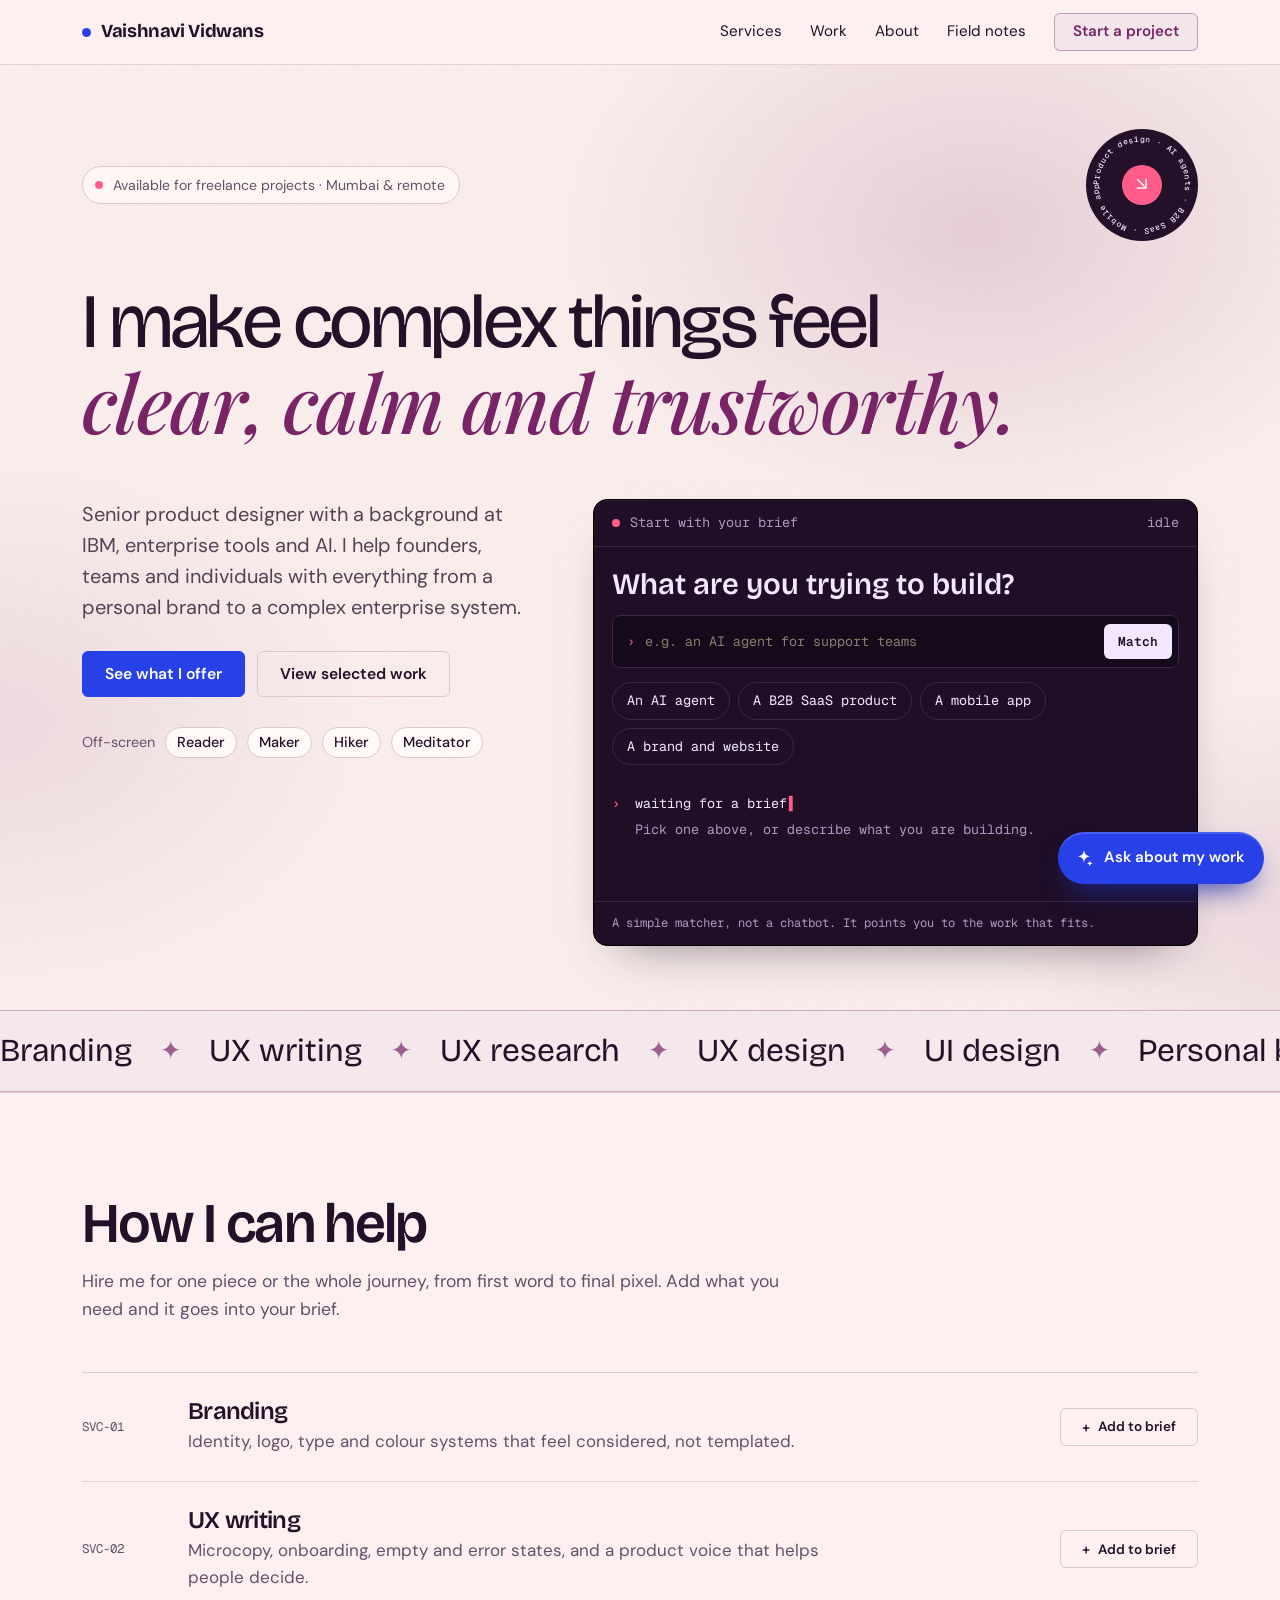
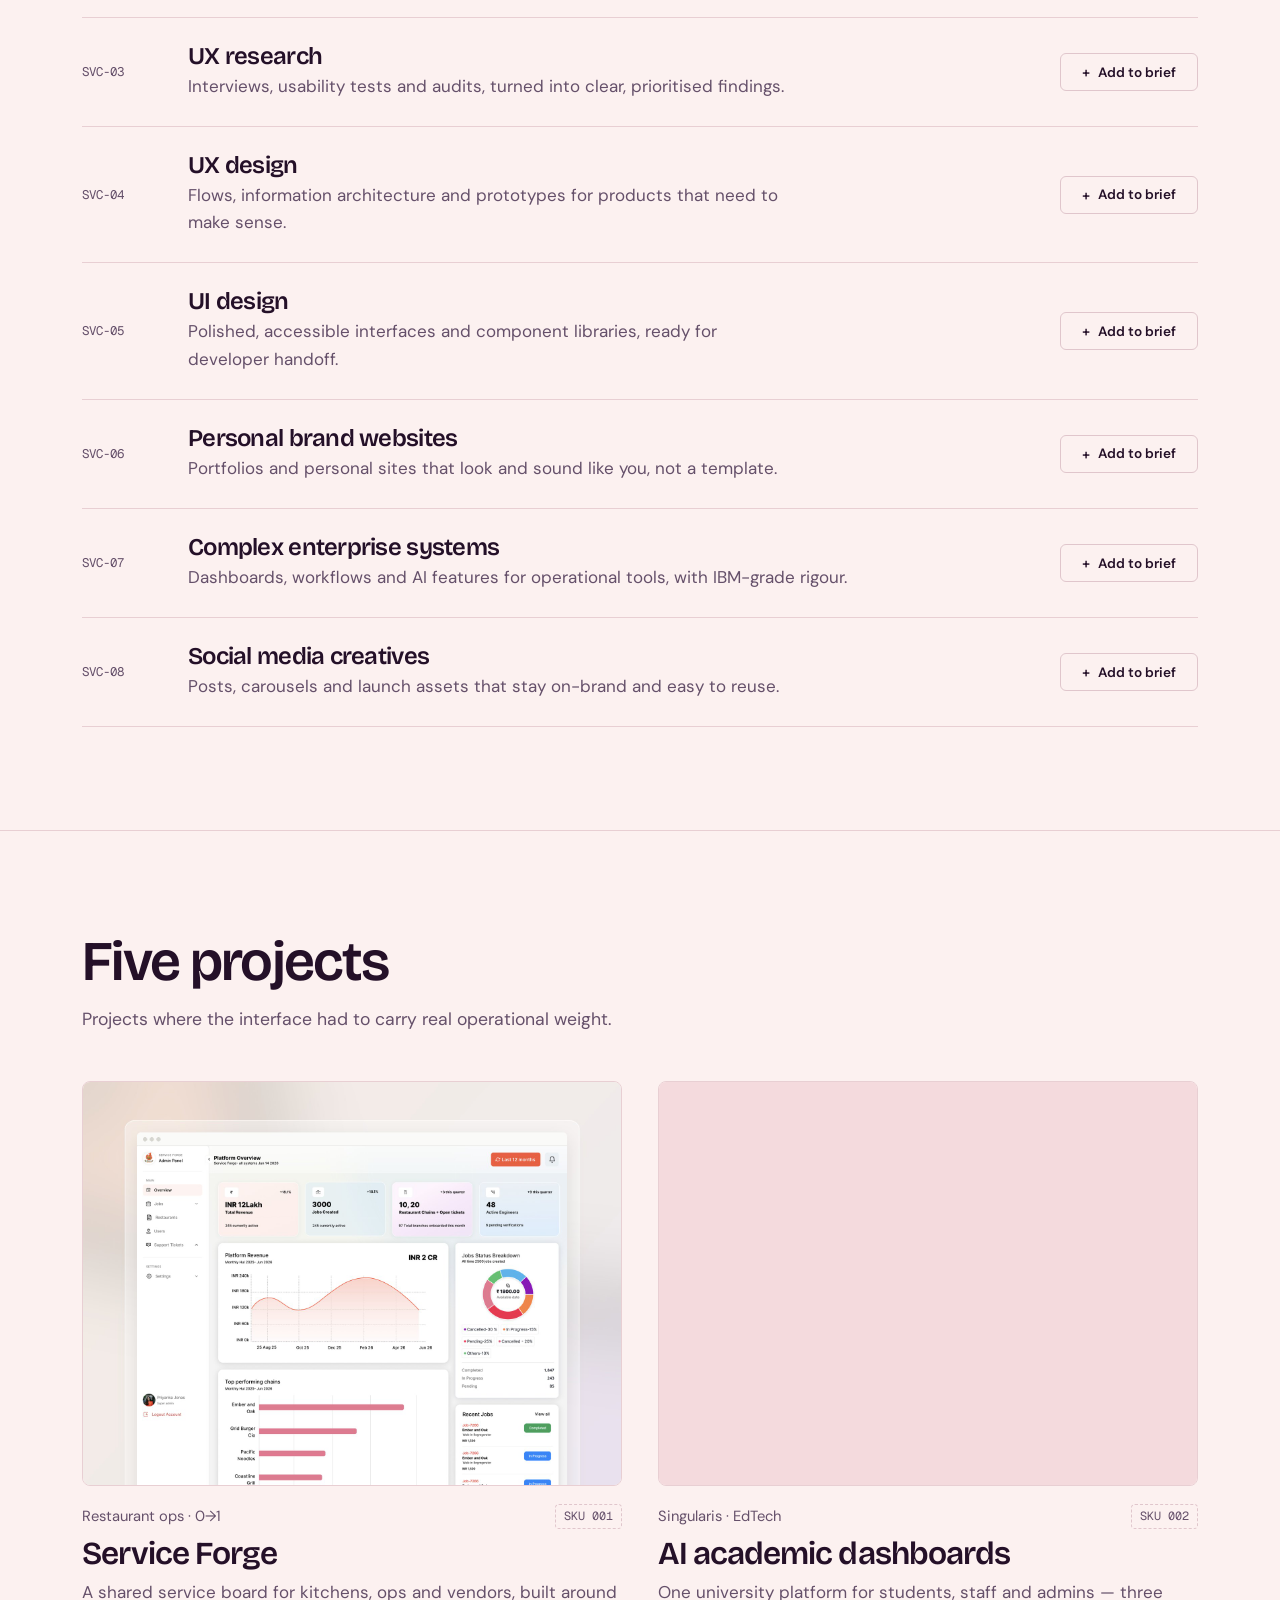
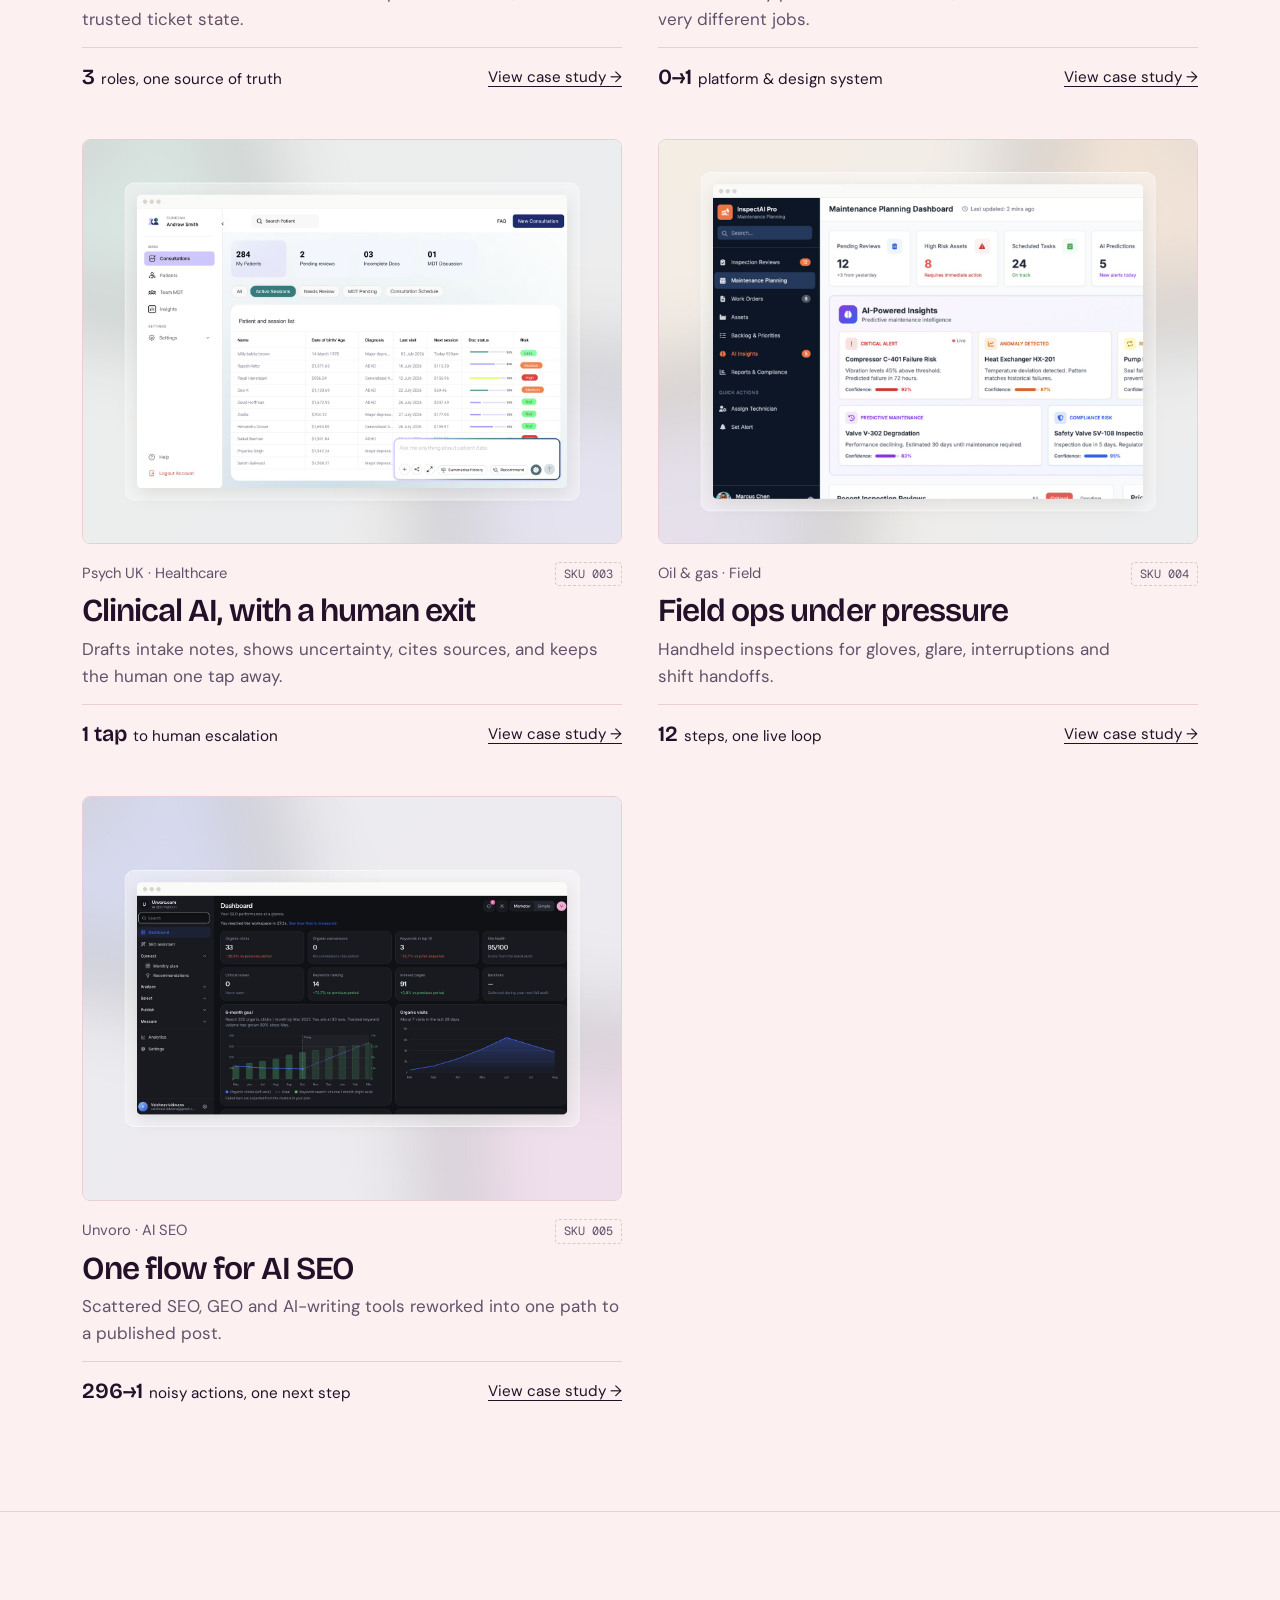
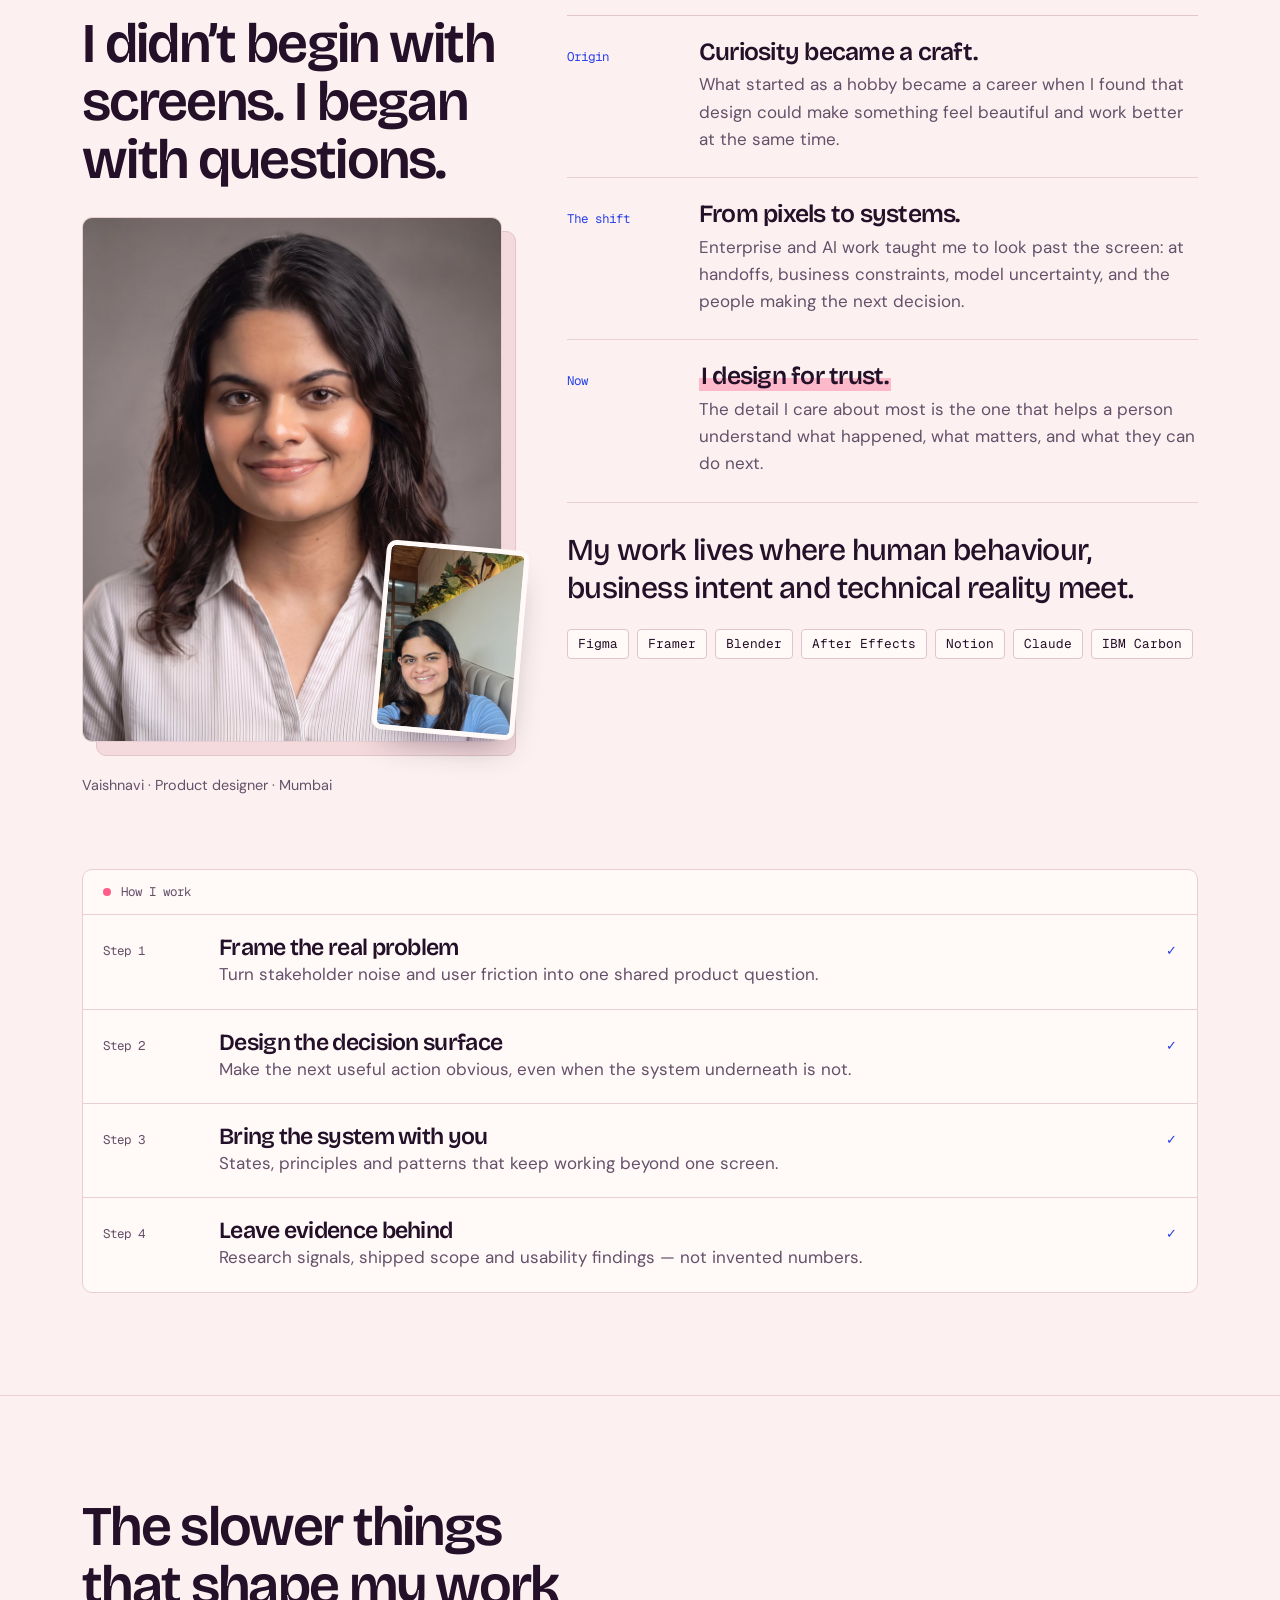
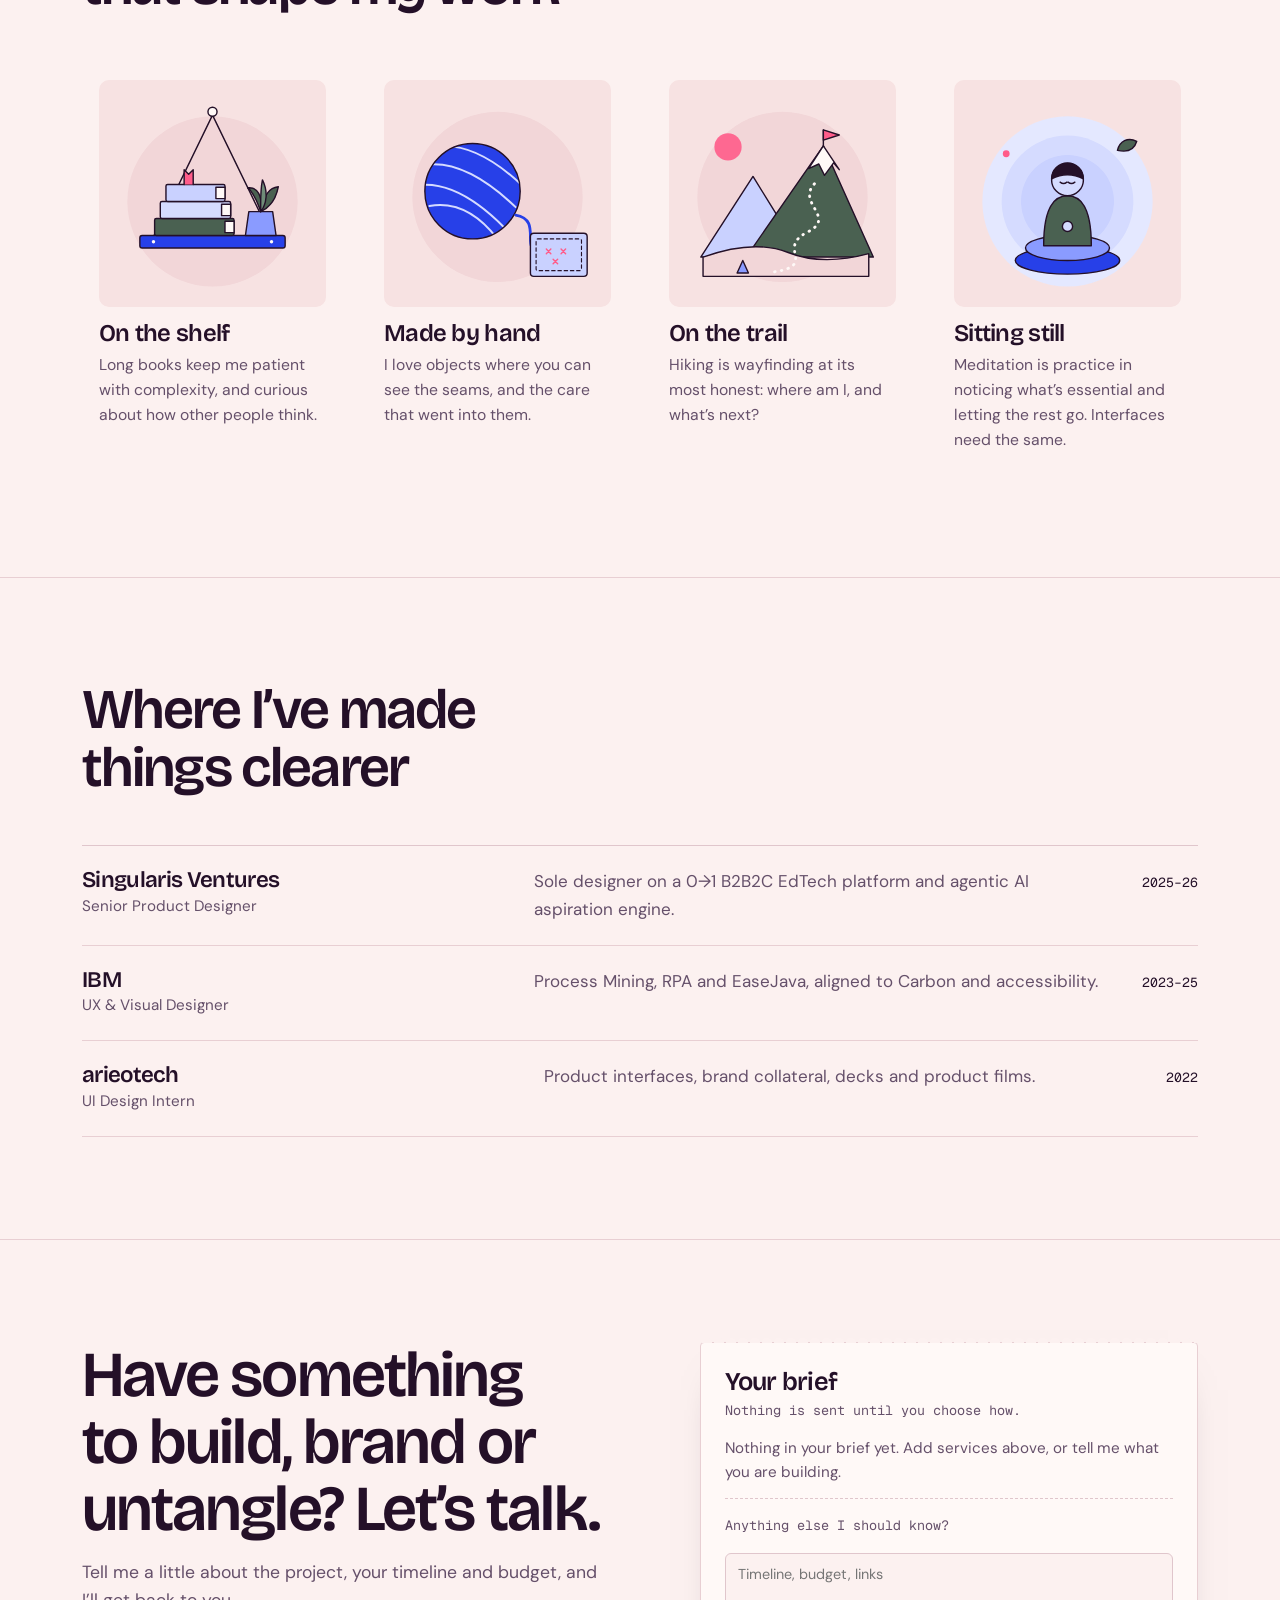
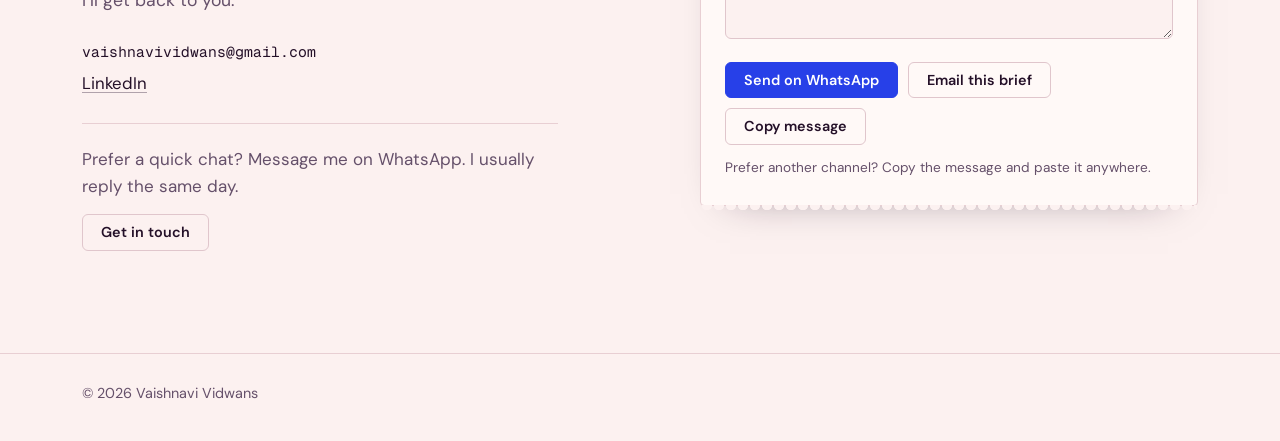
==== commit fd998d93: "Remove placeholder case-study sections, promote prototype CTA, trim footer - Remove Information arch" ====
--- a/index.html
+++ b/index.html
@@ -408,8 +408,7 @@
 
 <footer class="site-footer">
   <div class="wrap">
-    <span>© 2026 Vaishnavi Vidwans. Made slowly, in Mumbai.</span>
-    <span class="mono">Built with an agent. Reviewed by a human.</span>
+    <span>© 2026 Vaishnavi Vidwans</span>
   </div>
 </footer>
 
--- a/assets/home.css
+++ b/assets/home.css
@@ -659,6 +659,11 @@
 .portrait:hover .portrait__snap { transform: rotate(-3deg) scale(1.07) translateY(-4px); }
 @media (max-width: 639px) { .portrait__snap { right: -6px; width: 32%; bottom: 52px; } }
 
+/* Portrait: offset plate matches the photo only, never runs behind the caption */
+.portrait::before { inset: 14px -14px auto 14px; height: auto; aspect-ratio: 4 / 5; }
+.portrait figcaption { margin-top: 32px; }
+@media (max-width: 639px) { .portrait::before { inset: 10px -8px auto 10px; } .portrait figcaption { margin-top: 26px; } }
+
 /* ---------- Chat assistant ---------- */
 .ask { position: fixed; z-index: 45; right: max(16px, env(safe-area-inset-right, 0px)); bottom: calc(16px + env(safe-area-inset-bottom, 0px)); font-family: var(--font-body, "DM Sans", system-ui, sans-serif); }
 .ask * { box-sizing: border-box; }
